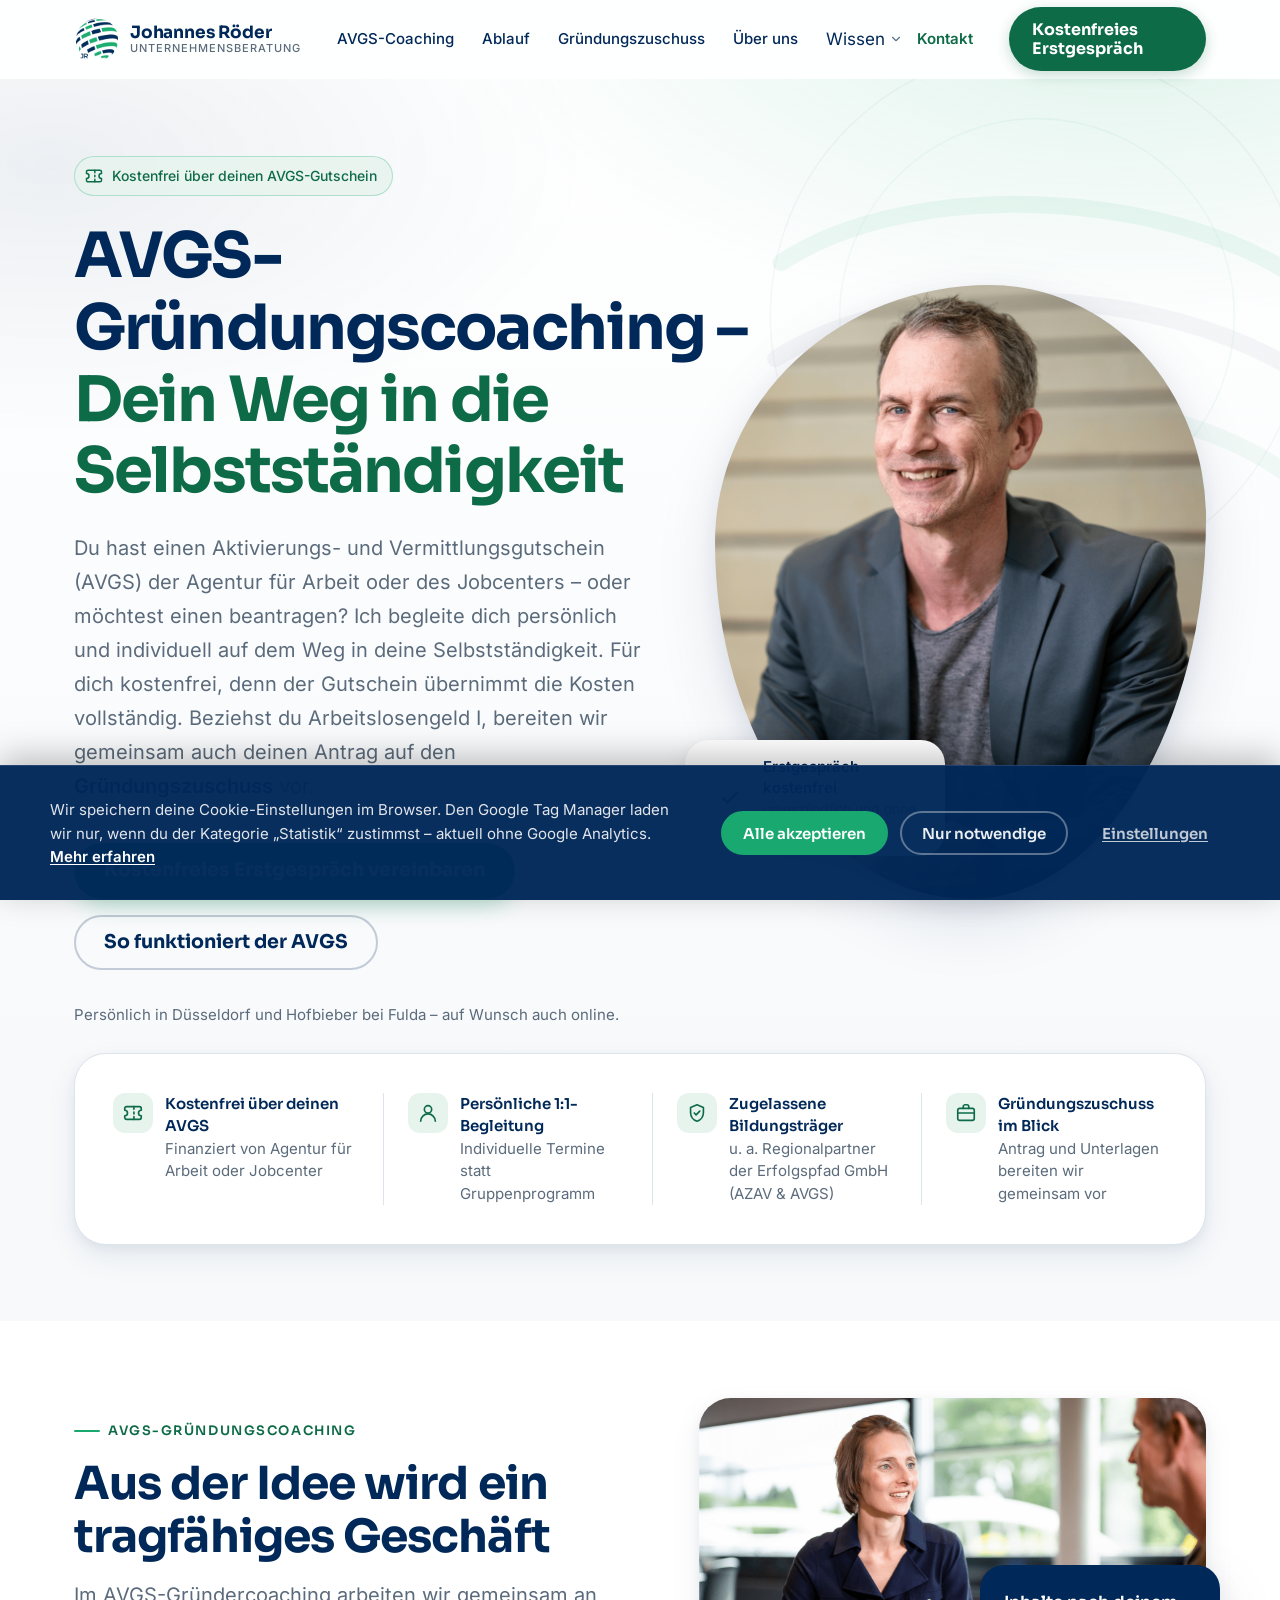
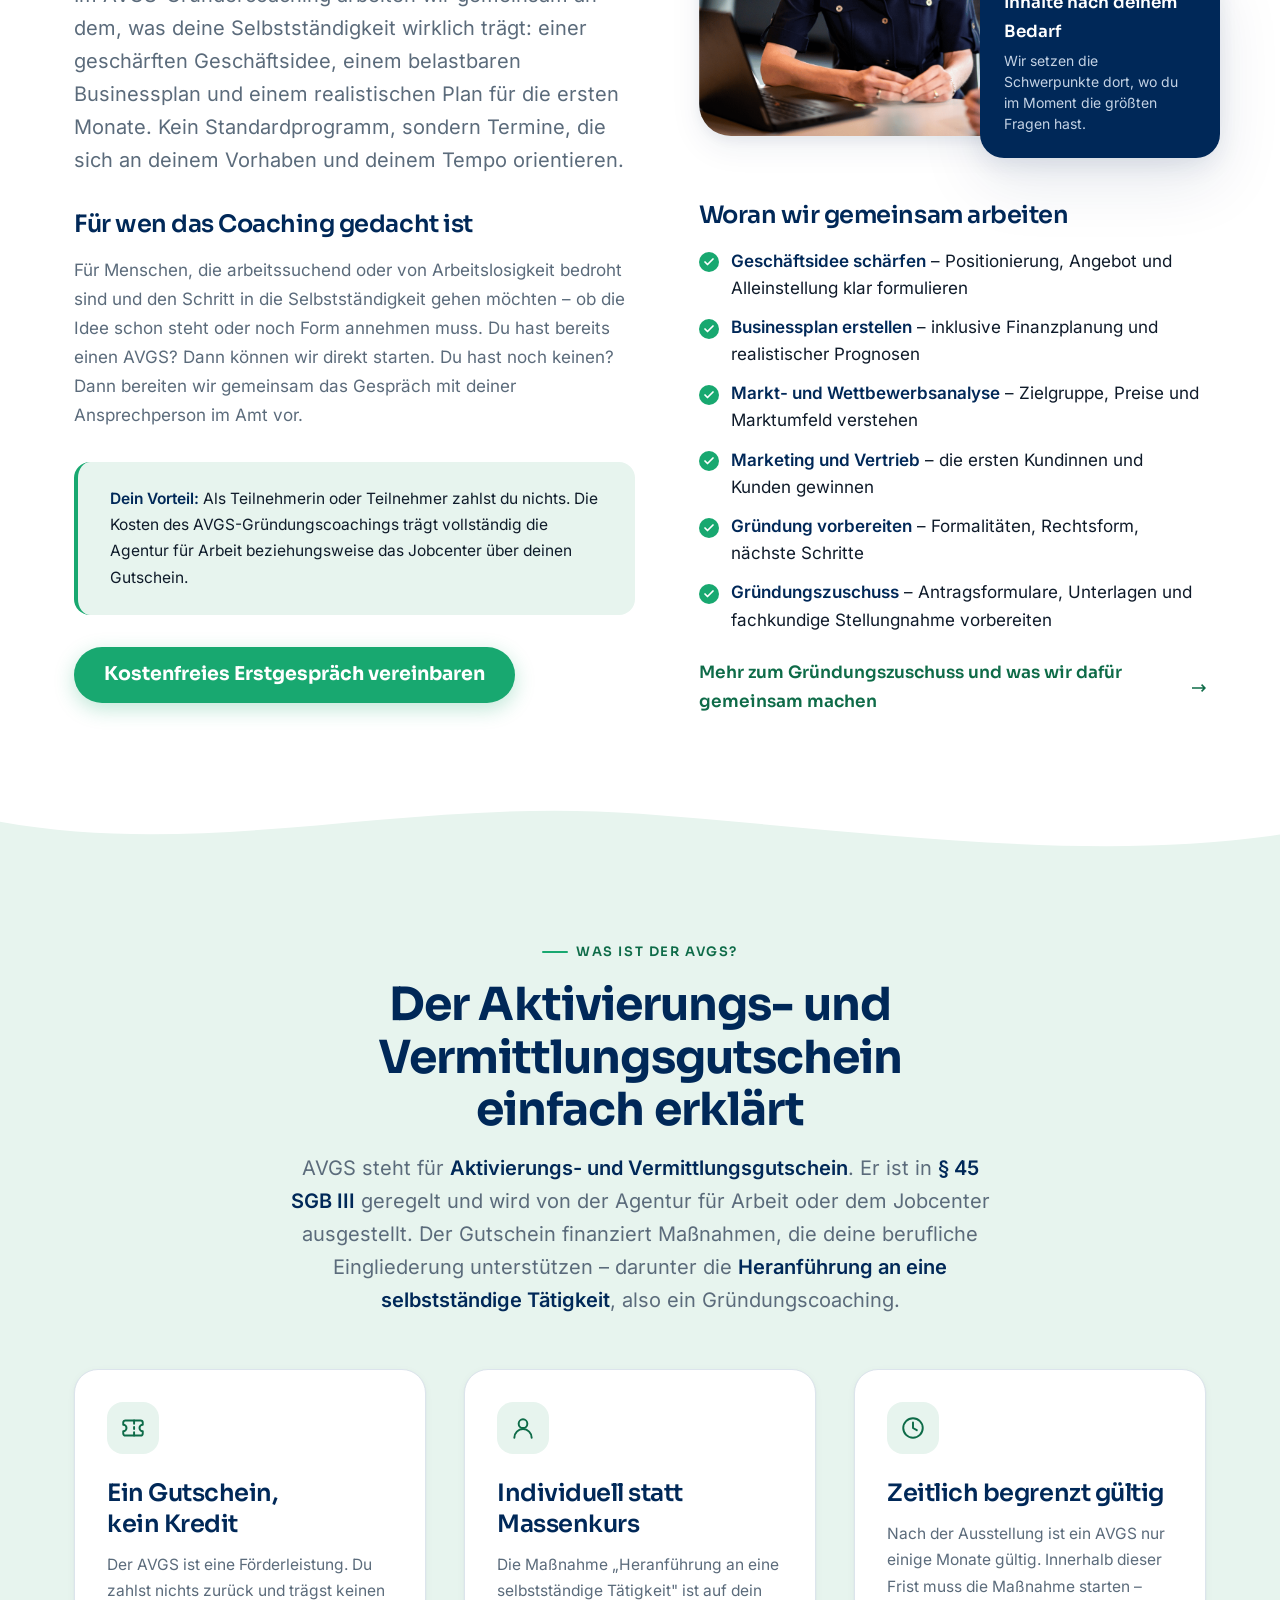
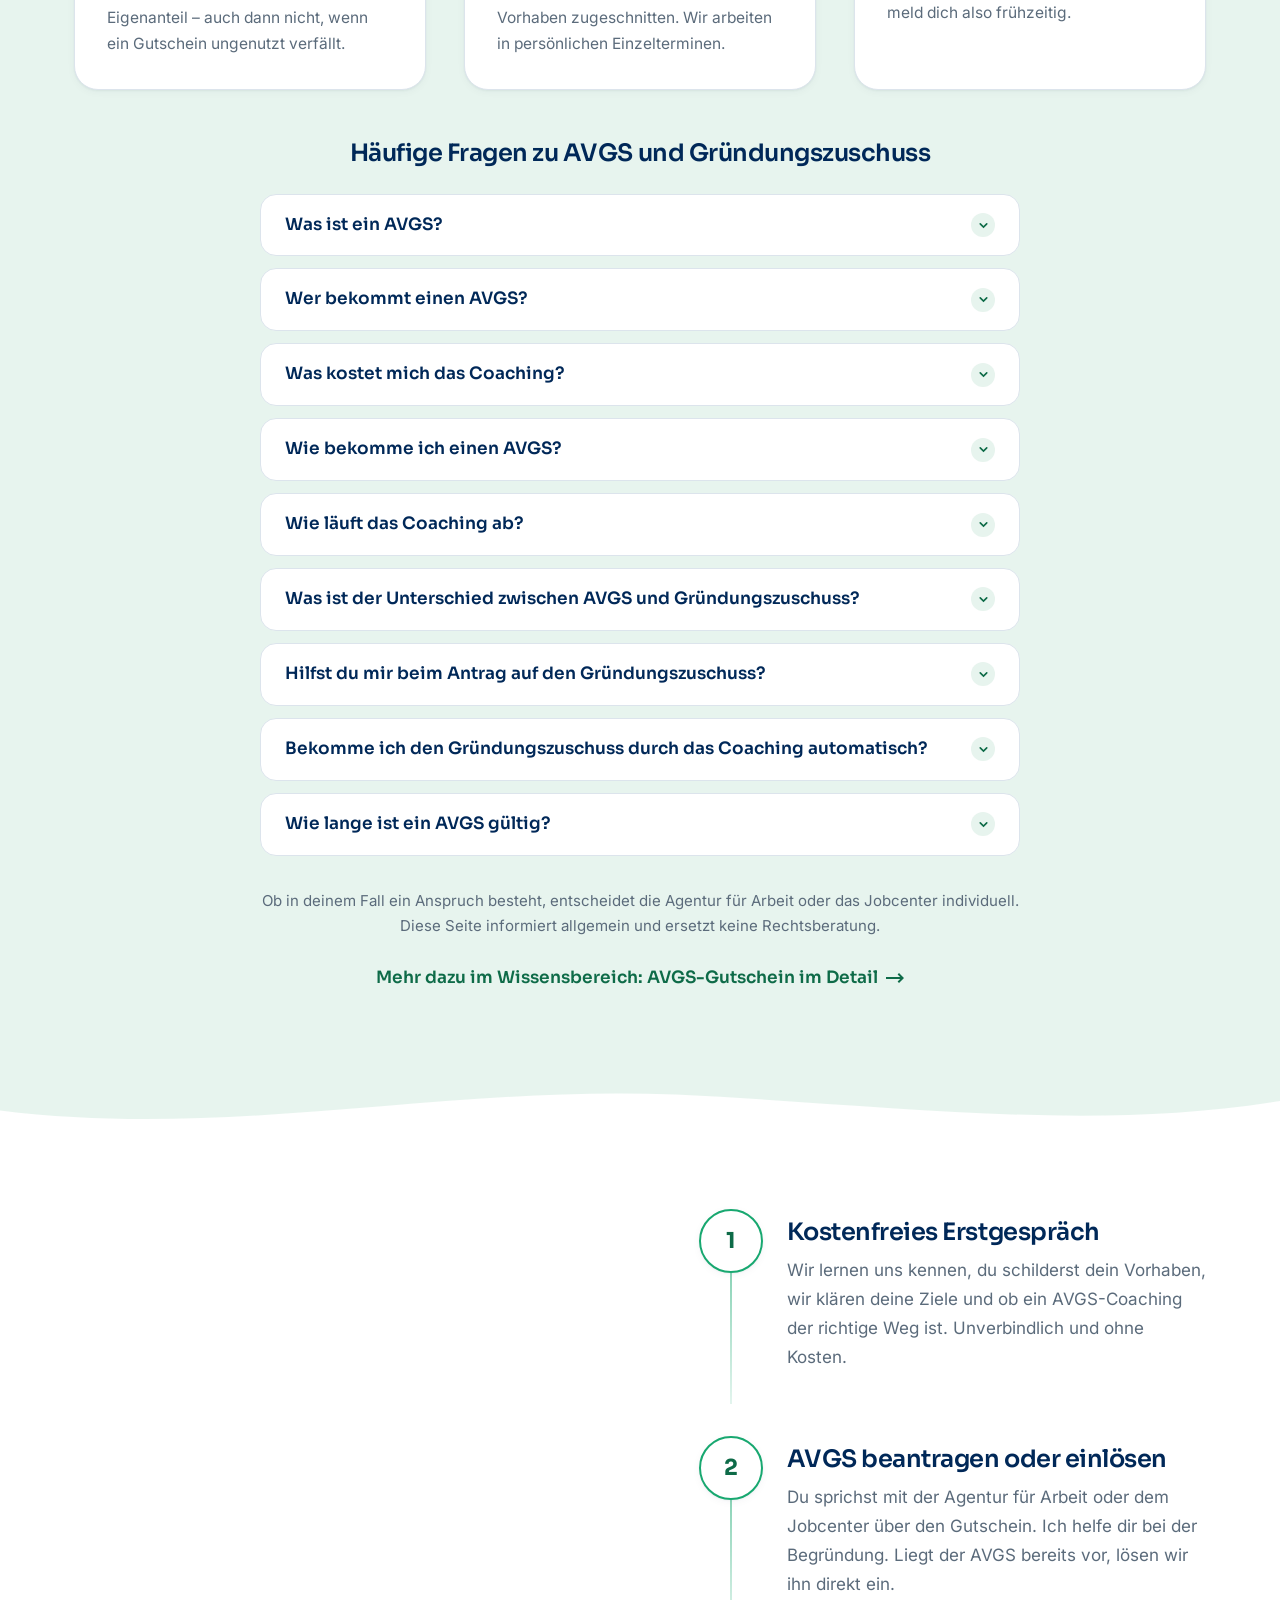
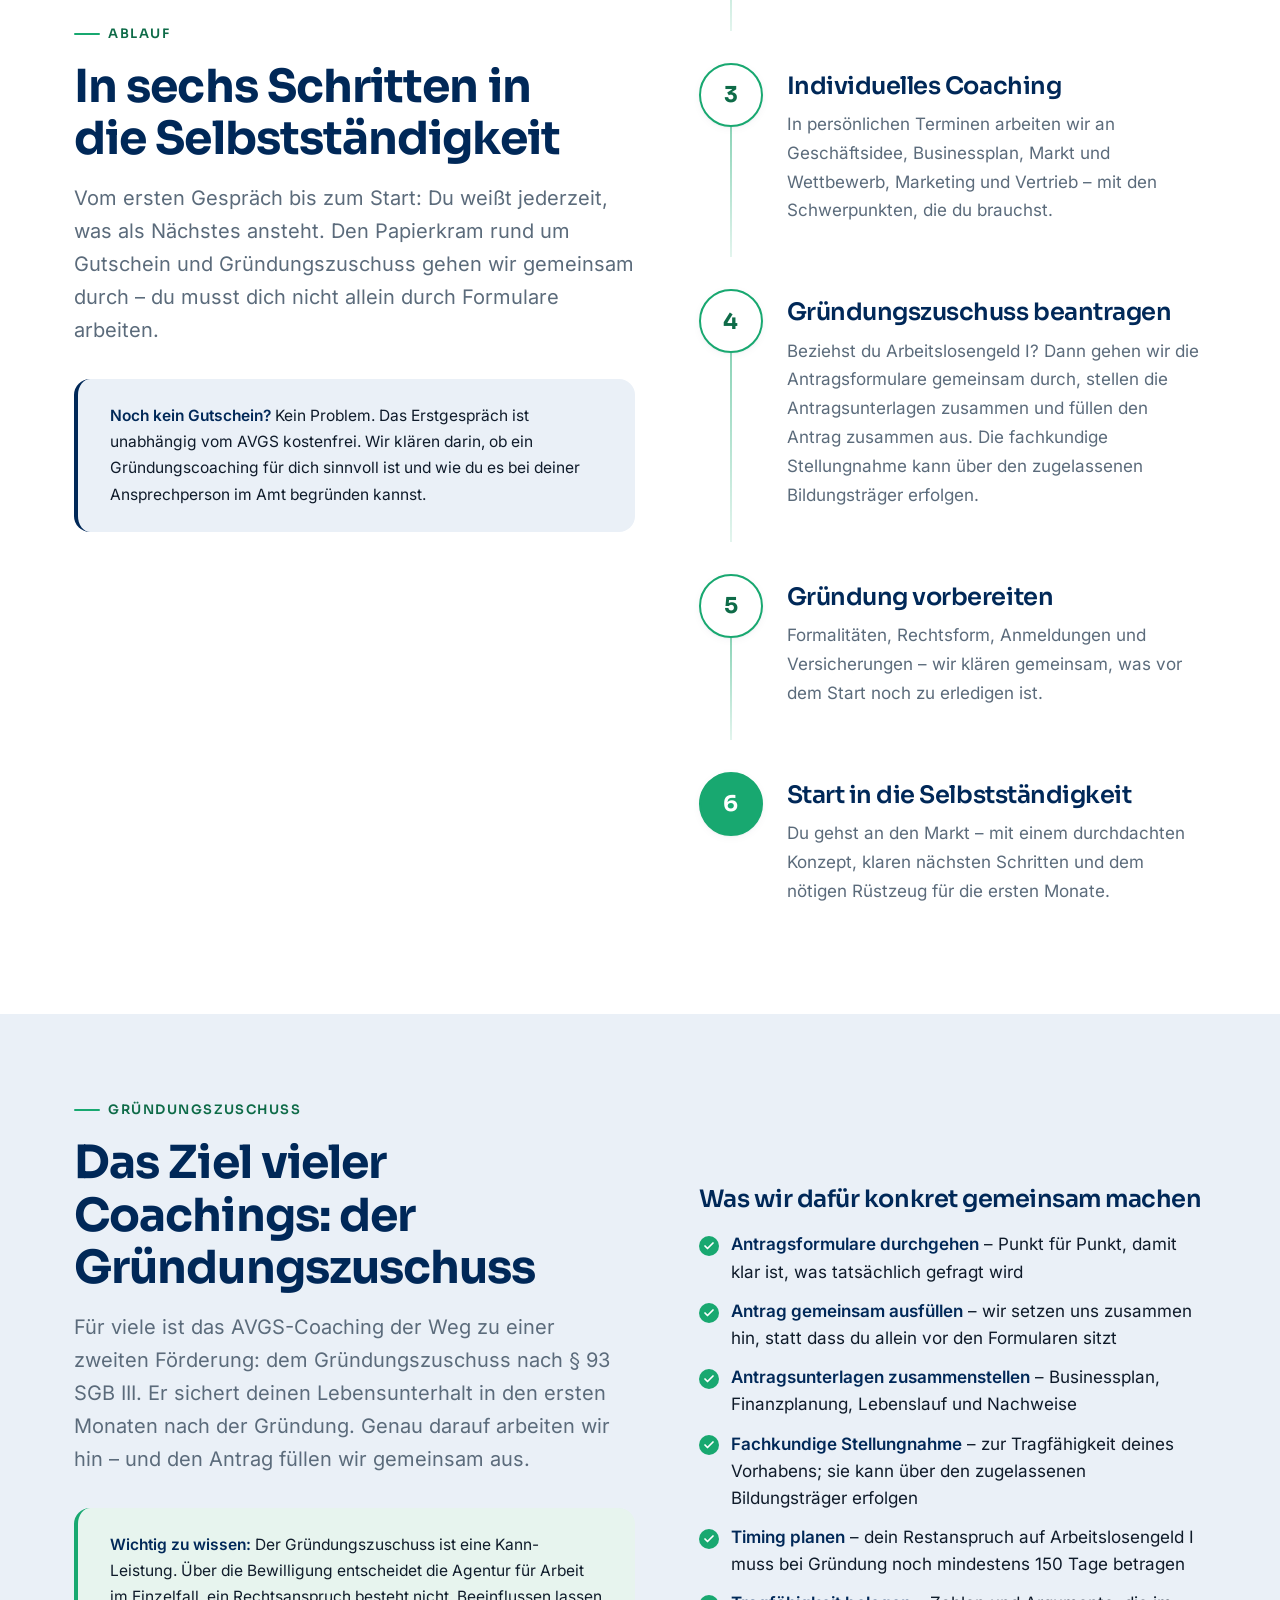
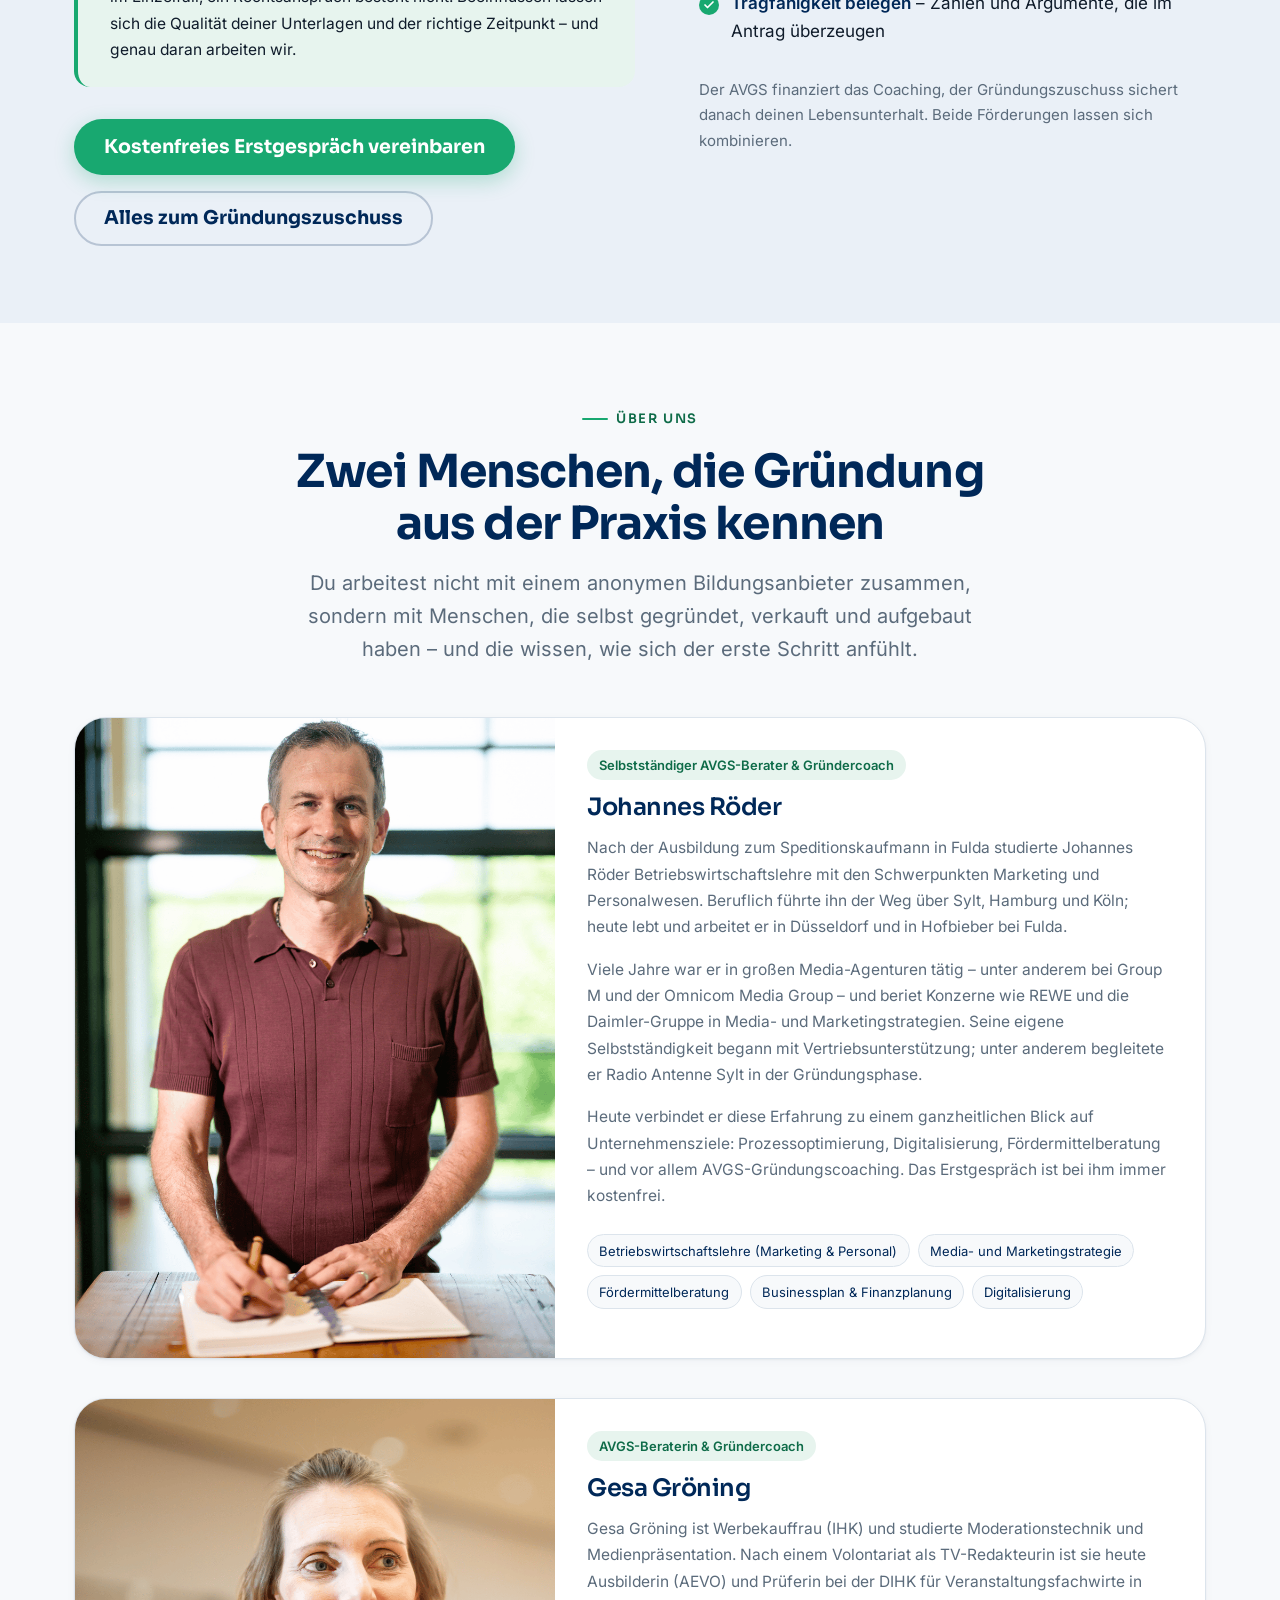
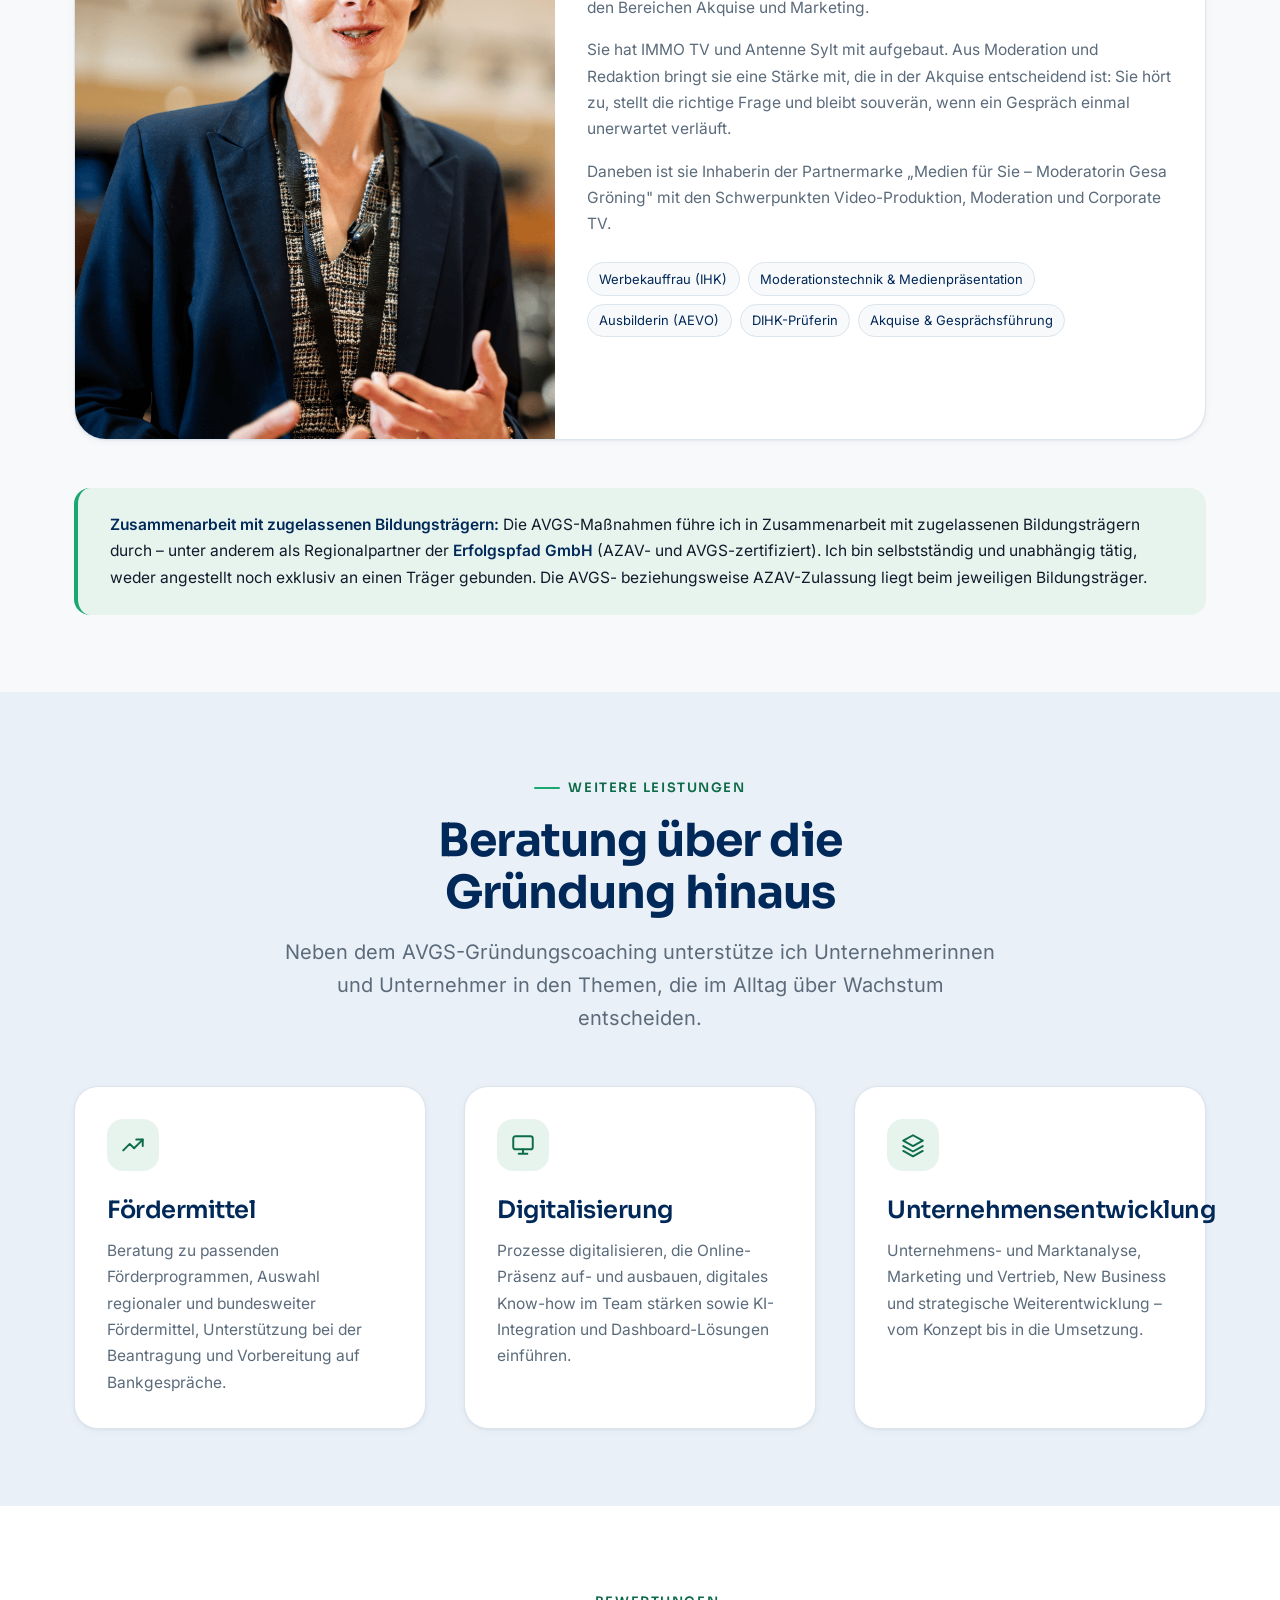
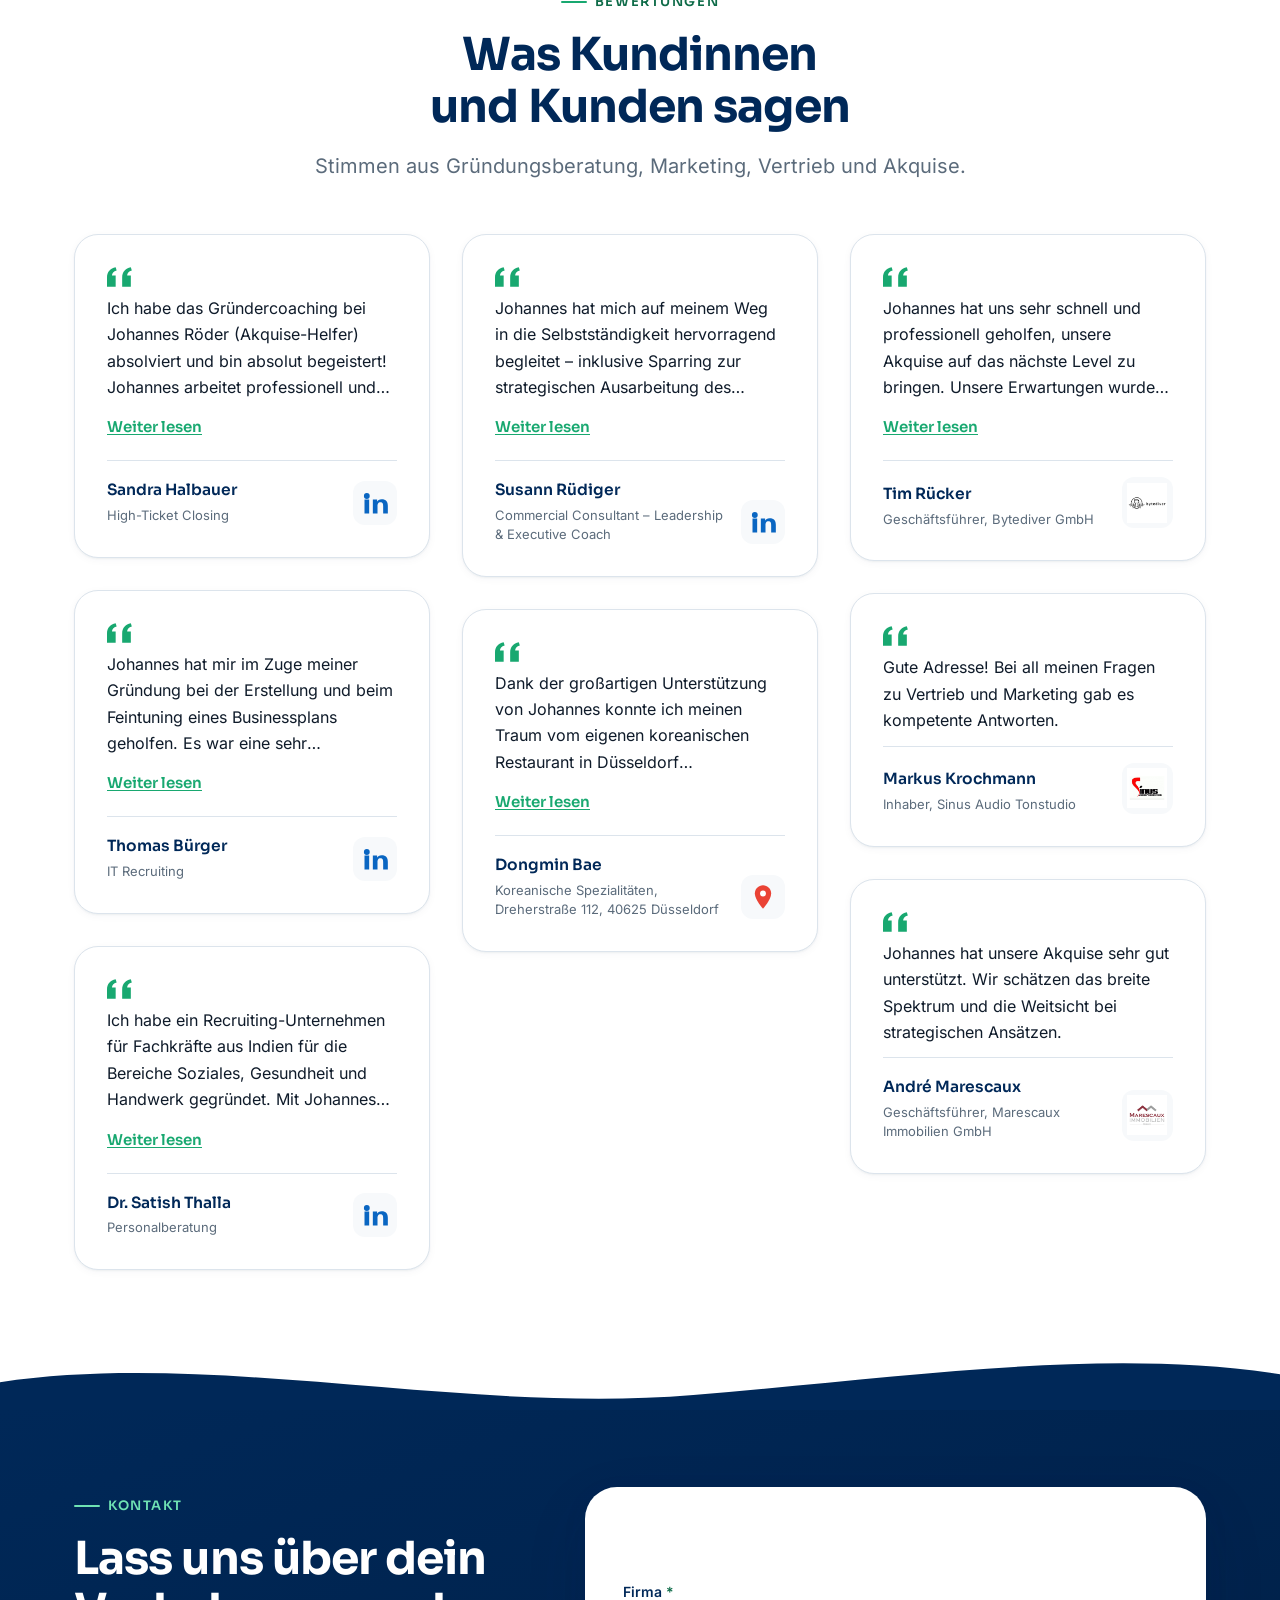
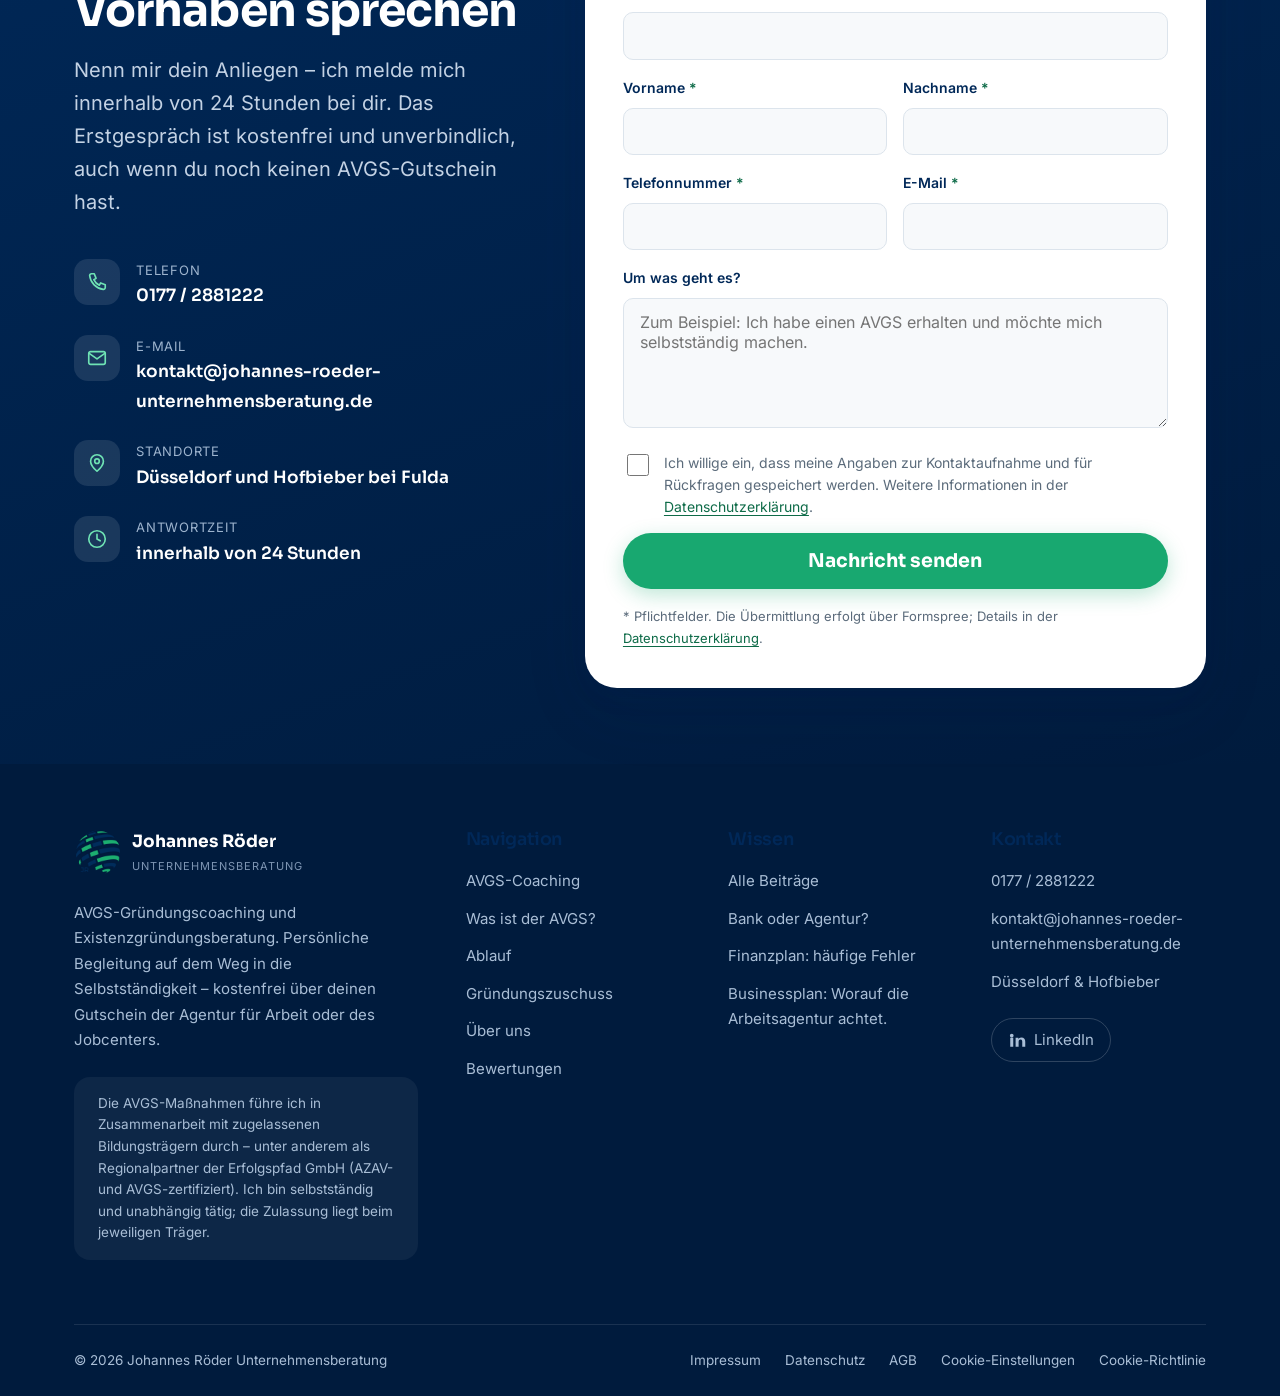
==== index.html @ b528f383 "Add a new testimonial from Sandra Halbauer to the quotes section in index.html, enhancing the conten" ====
<!DOCTYPE html>
<html lang="de">
<head>
<meta charset="utf-8">
<meta name="viewport" content="width=device-width, initial-scale=1">

<!-- Title auf 58 Zeichen gehalten (Briefing: ca. 50–60), damit Google ihn
     nicht abschneidet. Die vollständige Botschaft trägt die H1. -->
<title>AVGS-Gründungscoaching kostenlos – in die Selbstständigkeit</title>
<meta name="description" content="AVGS-Gründungscoaching in Düsseldorf und Fulda – kostenfrei über deinen Gutschein. Inklusive Vorbereitung deines Antrags auf Gründungszuschuss.">
<link rel="canonical" href="https://www.johannes-roeder-unternehmensberatung.de/">
<meta name="robots" content="index, follow, max-image-preview:large, max-snippet:-1">
<meta name="author" content="Johannes Röder">

<!-- Open Graph / Social Preview -->
<meta property="og:type" content="website">
<meta property="og:locale" content="de_DE">
<meta property="og:site_name" content="Johannes Röder – Unternehmensberatung">
<meta property="og:title" content="AVGS-Gründungscoaching kostenlos – Dein Weg in die Selbstständigkeit">
<meta property="og:description" content="Persönliches AVGS-Gründungscoaching in Düsseldorf und Fulda. Löse deinen Gutschein der Agentur für Arbeit ein – kostenfreies Erstgespräch.">
<meta property="og:url" content="https://www.johannes-roeder-unternehmensberatung.de/">
<meta property="og:image" content="https://www.johannes-roeder-unternehmensberatung.de/assets/img/og-image.png">
<meta property="og:image:width" content="1200">
<meta property="og:image:height" content="630">
<meta property="og:image:alt" content="AVGS-Gründungscoaching bei Johannes Röder Unternehmensberatung">
<meta name="twitter:card" content="summary_large_image">
<meta name="twitter:title" content="AVGS-Gründungscoaching kostenlos – Dein Weg in die Selbstständigkeit">
<meta name="twitter:description" content="Persönliches AVGS-Gründungscoaching. Löse deinen Gutschein der Agentur für Arbeit ein – kostenfreies Erstgespräch.">
<meta name="twitter:image" content="https://www.johannes-roeder-unternehmensberatung.de/assets/img/og-image.png">

<!-- Icons -->
<link rel="icon" href="assets/img/favicon-32x32.png" sizes="32x32" type="image/png">
<link rel="icon" href="assets/img/favicon-16x16.png" sizes="16x16" type="image/png">
<link rel="apple-touch-icon" href="assets/img/apple-touch-icon.png">
<link rel="manifest" href="site.webmanifest">
<meta name="theme-color" content="#002858">

<script>
window.dataLayer = window.dataLayer || [];
function gtag(){dataLayer.push(arguments);}
gtag('consent', 'default', {
  ad_storage: 'denied',
  ad_user_data: 'denied',
  ad_personalization: 'denied',
  analytics_storage: 'denied',
  wait_for_update: 500
});
</script>

<!-- Schriften werden lokal ausgeliefert; kein externer Request. -->
<link rel="preload" href="assets/fonts/inter-latin.woff2" as="font" type="font/woff2" crossorigin>
<link rel="preload" href="assets/fonts/sora-latin.woff2" as="font" type="font/woff2" crossorigin>
<link rel="stylesheet" href="assets/css/styles.css">

<!-- Strukturierte Daten (JSON-LD) für Suchmaschinen und KI-Antwortsysteme.
     Kein AggregateRating/Review-Schema – es gibt kein verifizierbares
     externes Bewertungsprofil. -->
<script type="application/ld+json">
{
  "@context": "https://schema.org",
  "@graph": [
    {
      "@type": "WebSite",
      "@id": "https://www.johannes-roeder-unternehmensberatung.de/#website",
      "url": "https://www.johannes-roeder-unternehmensberatung.de/",
      "name": "Johannes Röder – Unternehmensberatung",
      "description": "AVGS-Gründungscoaching und Unternehmensberatung von Johannes Röder.",
      "inLanguage": "de-DE",
      "publisher": { "@id": "https://www.johannes-roeder-unternehmensberatung.de/#organisation" }
    },
    {
      "@type": "ProfessionalService",
      "@id": "https://www.johannes-roeder-unternehmensberatung.de/#organisation",
      "name": "Johannes Röder Unternehmensberatung",
      "description": "AVGS-Gründungscoaching und Existenzgründungsberatung. Individuelle Begleitung auf dem Weg in die Selbstständigkeit – finanziert über den Aktivierungs- und Vermittlungsgutschein (AVGS) der Agentur für Arbeit oder des Jobcenters. Durchführung in Zusammenarbeit mit zugelassenen Bildungsträgern.",
      "url": "https://www.johannes-roeder-unternehmensberatung.de/",
      "telephone": "+49-177-2881222",
      "email": "kontakt@johannes-roeder-unternehmensberatung.de",
      "logo": "https://www.johannes-roeder-unternehmensberatung.de/assets/img/logo.png",
      "image": "https://www.johannes-roeder-unternehmensberatung.de/assets/img/og-image.png",
      "priceRange": "Kostenfrei über AVGS",
      "address": {
        "@type": "PostalAddress",
        "streetAddress": "Mühlenweg 8",
        "postalCode": "36145",
        "addressLocality": "Hofbieber",
        "addressRegion": "Hessen",
        "addressCountry": "DE"
      },
      "areaServed": [
        { "@type": "City", "name": "Düsseldorf" },
        { "@type": "City", "name": "Fulda" },
        { "@type": "Country", "name": "Deutschland" }
      ],
      "founder": { "@id": "https://www.johannes-roeder-unternehmensberatung.de/#johannes-roeder" },
      "employee": [
        { "@id": "https://www.johannes-roeder-unternehmensberatung.de/#johannes-roeder" },
        { "@id": "https://www.johannes-roeder-unternehmensberatung.de/#gesa-groening" }
      ],
      "knowsAbout": [
        "AVGS-Gründungscoaching",
        "Aktivierungs- und Vermittlungsgutschein",
        "Existenzgründungsberatung",
        "Gründungszuschuss",
        "Fördermittelberatung",
        "Digitalisierung",
        "Unternehmensentwicklung"
      ],
      "hasOfferCatalog": {
        "@type": "OfferCatalog",
        "name": "Leistungen",
        "itemListElement": [
          { "@type": "Offer", "itemOffered": { "@type": "Service", "name": "AVGS-Gründungscoaching", "description": "Individuelle Heranführung an die Selbstständigkeit nach § 45 SGB III, für Teilnehmende kostenfrei über den AVGS." } },
          { "@type": "Offer", "itemOffered": { "@type": "Service", "name": "Vorbereitung des Antrags auf Gründungszuschuss", "description": "Antragsformulare gemeinsam durchgehen, Antragsunterlagen zusammenstellen und den Antrag auf Gründungszuschuss nach § 93 SGB III zusammen ausfüllen. Die fachkundige Stellungnahme kann über den zugelassenen Bildungsträger erfolgen." } },
          { "@type": "Offer", "itemOffered": { "@type": "Service", "name": "Fördermittelberatung", "description": "Auswahl und Beantragung regionaler und bundesweiter Fördermittel, Vorbereitung auf Bankgespräche." } },
          { "@type": "Offer", "itemOffered": { "@type": "Service", "name": "Digitalisierung", "description": "Prozesse digitalisieren, Online-Präsenz aufbauen, KI-Integration und Dashboard-Lösungen." } },
          { "@type": "Offer", "itemOffered": { "@type": "Service", "name": "Unternehmensentwicklung", "description": "Unternehmens- und Marktanalyse, Marketing, Vertrieb, New Business und Strategie." } }
        ]
      }
    },
    {
      "@type": "Person",
      "@id": "https://www.johannes-roeder-unternehmensberatung.de/#johannes-roeder",
      "name": "Johannes Röder",
      "jobTitle": "Selbstständiger AVGS-Berater und Gründercoach",
      "description": "Johannes Röder ist selbstständiger Gründercoach und Unternehmensberater. Nach einer Ausbildung zum Speditionskaufmann studierte er Betriebswirtschaftslehre mit den Schwerpunkten Marketing und Personalwesen. Er war langjährig in großen Media-Agenturen tätig und beriet Konzerne wie REWE und die Daimler-Gruppe. Heute begleitet er Menschen mit AVGS in die Selbstständigkeit.",
      "url": "https://www.johannes-roeder-unternehmensberatung.de/#ueber-uns",
      "worksFor": { "@id": "https://www.johannes-roeder-unternehmensberatung.de/#organisation" },
      "knowsAbout": ["AVGS-Gründungscoaching", "Existenzgründung", "Fördermittel", "Marketing", "Vertrieb", "Digitalisierung"],
      "homeLocation": { "@type": "Place", "name": "Düsseldorf und Hofbieber bei Fulda" }
    },
    {
      "@type": "Person",
      "@id": "https://www.johannes-roeder-unternehmensberatung.de/#gesa-groening",
      "name": "Gesa Gröning",
      "jobTitle": "AVGS-Beraterin und Gründercoach",
      "description": "Gesa Gröning ist AVGS-Beraterin und Gründercoach. Sie ist Werbekauffrau (IHK) mit einem Studium in Moderationstechnik und Medienpräsentation, absolvierte ein Volontariat als TV-Redakteurin, ist Ausbilderin (AEVO) und Prüferin bei der DIHK für Veranstaltungsfachwirte in Akquise und Marketing.",
      "url": "https://www.johannes-roeder-unternehmensberatung.de/#ueber-uns",
      "worksFor": { "@id": "https://www.johannes-roeder-unternehmensberatung.de/#organisation" },
      "knowsAbout": ["AVGS-Gründungscoaching", "Akquise", "Marketing", "Moderation", "Medienproduktion"]
    },
    {
      "@type": "FAQPage",
      "@id": "https://www.johannes-roeder-unternehmensberatung.de/#faq",
      "mainEntity": [
        {
          "@type": "Question",
          "name": "Was ist ein AVGS?",
          "acceptedAnswer": {
            "@type": "Answer",
            "text": "AVGS steht für Aktivierungs- und Vermittlungsgutschein. Er ist ein Förderinstrument nach § 45 SGB III, das die Agentur für Arbeit oder das Jobcenter ausstellt. Mit dem Gutschein werden Maßnahmen zur beruflichen Eingliederung finanziert – unter anderem die Heranführung an eine selbstständige Tätigkeit, also ein Gründungscoaching."
          }
        },
        {
          "@type": "Question",
          "name": "Wer bekommt einen AVGS?",
          "acceptedAnswer": {
            "@type": "Answer",
            "text": "Infrage kommen grundsätzlich Menschen, die arbeitslos oder von Arbeitslosigkeit bedroht sind oder Arbeit suchen. Der AVGS ist in der Regel eine Ermessensleistung: Ob im Einzelfall ein Gutschein ausgestellt wird, entscheidet die Agentur für Arbeit beziehungsweise das Jobcenter individuell. Ein Rechtsanspruch besteht in der Regel nicht."
          }
        },
        {
          "@type": "Question",
          "name": "Was kostet mich das Coaching?",
          "acceptedAnswer": {
            "@type": "Answer",
            "text": "Als Teilnehmerin oder Teilnehmer ist das Coaching für dich kostenfrei. Die Kosten werden vollständig über den AVGS von der Agentur für Arbeit oder dem Jobcenter getragen. Ein Eigenanteil fällt nicht an. Auch das Erstgespräch ist kostenfrei und unverbindlich."
          }
        },
        {
          "@type": "Question",
          "name": "Wie bekomme ich einen AVGS?",
          "acceptedAnswer": {
            "@type": "Answer",
            "text": "Sprich mit deiner Ansprechperson bei der Agentur für Arbeit oder im Jobcenter über deinen Wunsch nach einem Gründungscoaching und begründe, warum die Maßnahme deine berufliche Eingliederung unterstützt. Ein Tipp: Wenn möglich sprich mich vor dem Termin an. Ich stelle dir ein Empfehlungsschreiben aus, mit dem die Wahrscheinlichkeit auf einen AVGS höher ist. Zudem ist es mit dieser Empfehlung möglich eine höhere Stundenzahl zu bekommen."
          }
        },
        {
          "@type": "Question",
          "name": "Wie läuft das Coaching ab?",
          "acceptedAnswer": {
            "@type": "Answer",
            "text": "Am Anfang steht ein kostenfreies Erstgespräch zum Kennenlernen und zur Klärung deiner Ziele. Anschließend arbeiten wir in individuellen Einzelterminen an deinem Vorhaben: Geschäftsidee schärfen, Businessplan erstellen, Markt und Wettbewerb analysieren, Marketing und Vertrieb aufbauen sowie die konkreten Gründungsschritte planen. Inhalte und Umfang richten sich nach deinem Bedarf und dem bewilligten Gutschein."
          }
        },
        {
          "@type": "Question",
          "name": "Was ist der Unterschied zwischen AVGS und Gründungszuschuss?",
          "acceptedAnswer": {
            "@type": "Answer",
            "text": "Der AVGS finanziert das Coaching, also die Beratung und Vorbereitung auf dem Weg in die Selbstständigkeit. Der Gründungszuschuss nach § 93 SGB III ist dagegen eine finanzielle Unterstützung zum Lebensunterhalt nach der Gründung und richtet sich an Empfängerinnen und Empfänger von Arbeitslosengeld I. Beides lässt sich kombinieren: Im AVGS-Coaching bereiten wir unter anderem deinen Antrag auf den Gründungszuschuss vor."
          }
        },
        {
          "@type": "Question",
          "name": "Hilfst du mir beim Antrag auf den Gründungszuschuss?",
          "acceptedAnswer": {
            "@type": "Answer",
            "text": "Ja. Im Coaching gehen wir die Antragsformulare Punkt für Punkt gemeinsam durch, stellen die erforderlichen Antragsunterlagen zusammen – Businessplan, Finanzplanung, Lebenslauf und Nachweise – und füllen den Antrag zusammen aus. Auch die fachkundige Stellungnahme zur Tragfähigkeit des Vorhabens wird vorbereitet; sie kann über den zugelassenen Bildungsträger erfolgen."
          }
        },
        {
          "@type": "Question",
          "name": "Bekomme ich den Gründungszuschuss durch das Coaching automatisch?",
          "acceptedAnswer": {
            "@type": "Answer",
            "text": "Nein. Der Gründungszuschuss nach § 93 SGB III ist eine Kann-Leistung: Über die Bewilligung entscheidet die Agentur für Arbeit im Einzelfall, ein Rechtsanspruch besteht nicht. Beeinflussen lassen sich die Qualität der Antragsunterlagen und der Zeitpunkt der Antragstellung – genau daran arbeiten wir im Coaching."
          }
        },
        {
          "@type": "Question",
          "name": "Wie lange ist ein AVGS gültig?",
          "acceptedAnswer": {
            "@type": "Answer",
            "text": "Ein AVGS ist nach der Ausstellung nur für einen begrenzten Zeitraum gültig – üblicherweise einige Monate. Innerhalb dieser Frist muss die Maßnahme beginnen. Die konkrete Gültigkeitsdauer steht auf deinem Gutschein. Meld dich deshalb frühzeitig, damit wir den Start rechtzeitig planen können."
          }
        }
      ]
    }
  ]
}
</script>
</head>

<body>
<a class="skip-link" href="#main">Zum Hauptinhalt springen</a>

<!-- Icon-Sprite: alle Symbole inline, damit keine externen Requests
     nötig sind und die Icons die Textfarbe erben. -->
<svg class="icon-sprite" aria-hidden="true" focusable="false">
  <defs>
    <symbol id="i-ticket" viewBox="0 0 24 24" fill="none" stroke="currentColor" stroke-width="1.8" stroke-linecap="round" stroke-linejoin="round"><path d="M3 9V7a2 2 0 0 1 2-2h14a2 2 0 0 1 2 2v2a3 3 0 0 0 0 6v2a2 2 0 0 1-2 2H5a2 2 0 0 1-2-2v-2a3 3 0 0 0 0-6Z"/><path d="M13 5v3M13 11v2M13 16v3"/></symbol>
    <symbol id="i-user" viewBox="0 0 24 24" fill="none" stroke="currentColor" stroke-width="1.8" stroke-linecap="round" stroke-linejoin="round"><circle cx="12" cy="8" r="4"/><path d="M4 21a8 8 0 0 1 16 0"/></symbol>
    <symbol id="i-shield" viewBox="0 0 24 24" fill="none" stroke="currentColor" stroke-width="1.8" stroke-linecap="round" stroke-linejoin="round"><path d="M12 3l7 3v5.5c0 4.4-2.9 8.3-7 9.5-4.1-1.2-7-5.1-7-9.5V6Z"/><path d="M9 12l2 2 4-4"/></symbol>
    <symbol id="i-briefcase" viewBox="0 0 24 24" fill="none" stroke="currentColor" stroke-width="1.8" stroke-linecap="round" stroke-linejoin="round"><rect x="3" y="7" width="18" height="13" rx="2"/><path d="M9 7V5a2 2 0 0 1 2-2h2a2 2 0 0 1 2 2v2M3 12h18"/></symbol>
    <symbol id="i-trending" viewBox="0 0 24 24" fill="none" stroke="currentColor" stroke-width="1.8" stroke-linecap="round" stroke-linejoin="round"><path d="M3 17l6-6 4 4 8-8"/><path d="M15 7h6v6"/></symbol>
    <symbol id="i-monitor" viewBox="0 0 24 24" fill="none" stroke="currentColor" stroke-width="1.8" stroke-linecap="round" stroke-linejoin="round"><rect x="3" y="4" width="18" height="12" rx="2"/><path d="M8 20h8M12 16v4"/></symbol>
    <symbol id="i-layers" viewBox="0 0 24 24" fill="none" stroke="currentColor" stroke-width="1.8" stroke-linecap="round" stroke-linejoin="round"><path d="M12 3l9 5-9 5-9-5Z"/><path d="M3 13l9 5 9-5M3 17.5l9 5 9-5"/></symbol>
    <symbol id="i-phone" viewBox="0 0 24 24" fill="none" stroke="currentColor" stroke-width="1.8" stroke-linecap="round" stroke-linejoin="round"><path d="M6 3h3l2 5-2.5 1.5a12 12 0 0 0 6 6L16 13l5 2v3a2 2 0 0 1-2.2 2A17 17 0 0 1 4 5.2 2 2 0 0 1 6 3Z"/></symbol>
    <symbol id="i-mail" viewBox="0 0 24 24" fill="none" stroke="currentColor" stroke-width="1.8" stroke-linecap="round" stroke-linejoin="round"><rect x="3" y="5" width="18" height="14" rx="2"/><path d="M3.5 7l8.5 6 8.5-6"/></symbol>
    <symbol id="i-pin" viewBox="0 0 24 24" fill="none" stroke="currentColor" stroke-width="1.8" stroke-linecap="round" stroke-linejoin="round"><path d="M12 21s7-6.1 7-11a7 7 0 1 0-14 0c0 4.9 7 11 7 11Z"/><circle cx="12" cy="10" r="2.5"/></symbol>
    <symbol id="i-clock" viewBox="0 0 24 24" fill="none" stroke="currentColor" stroke-width="1.8" stroke-linecap="round" stroke-linejoin="round"><circle cx="12" cy="12" r="9"/><path d="M12 7v5l3.5 2"/></symbol>
    <symbol id="i-check" viewBox="0 0 24 24" fill="none" stroke="currentColor" stroke-width="2.4" stroke-linecap="round" stroke-linejoin="round"><path d="M20 6L9 17l-5-5"/></symbol>
    <symbol id="i-linkedin" viewBox="0 0 24 24" fill="currentColor"><path d="M4.98 3.5a2.5 2.5 0 1 1 0 5 2.5 2.5 0 0 1 0-5ZM3 9h4v12H3V9Zm7 0h3.8v1.7h.05c.53-.95 1.83-1.95 3.76-1.95C21.6 8.75 23 11 23 14.3V21h-4v-6c0-1.6-.03-3.66-2.25-3.66-2.25 0-2.6 1.73-2.6 3.54V21h-4V9Z"/></symbol>
    <symbol id="i-maps" viewBox="0 0 24 24" fill="none"><path d="M12 2C8.13 2 5 5.13 5 9c0 5.25 7 13 7 13s7-7.75 7-13c0-3.87-3.13-7-7-7Z" fill="#EA4335"/><circle cx="12" cy="9" r="2.5" fill="#fff"/></symbol>
    <symbol id="i-quote" viewBox="0 0 24 18" fill="currentColor"><path d="M0 18V9.6C0 4.3 3 .9 8 0l.9 2.9C6 3.8 4.6 5.4 4.6 7.6H8V18H0Zm14 0V9.6c0-5.3 3-8.7 8-9.6l.9 2.9c-2.9.9-4.3 2.5-4.3 4.7H22V18h-8Z"/></symbol>
  </defs>
</svg>

<!-- ===================== HEADER ===================== -->
<header class="site-header">
  <div class="container site-header__inner">
    <a class="brand" href="index.html" aria-label="Johannes Röder Unternehmensberatung – zur Startseite">
      <img class="brand__logo" src="assets/img/logo.png" alt="" width="44" height="44" aria-hidden="true">
      <span class="brand__text">
        <span class="brand__name">Johannes Röder</span>
        <span class="brand__tag">Unternehmensberatung</span>
      </span>
    </a>

    <button class="nav-toggle" type="button" aria-expanded="false" aria-controls="primary-nav" aria-label="Menü öffnen">
      <span class="nav-toggle__bars" aria-hidden="true"><span></span><span></span><span></span></span>
    </button>

    <nav class="nav" id="primary-nav" aria-label="Hauptnavigation">
      <ul class="nav__list">
        <li><a class="nav__link" href="#avgs-coaching">AVGS-Coaching</a></li>
        <li><a class="nav__link" href="#ablauf">Ablauf</a></li>
        <li><a class="nav__link" href="#gruendungszuschuss">Gründungszuschuss</a></li>
        <li><a class="nav__link" href="#ueber-uns">Über uns</a></li>
        <li class="nav__item nav__item--submenu">
          <button type="button" class="nav__link nav__trigger" aria-expanded="false" aria-controls="nav-wissen-submenu">
            Wissen
            <svg class="nav__chevron" width="14" height="14" viewBox="0 0 24 24" fill="none" stroke="currentColor" stroke-width="2" stroke-linecap="round" stroke-linejoin="round" aria-hidden="true"><path d="m6 9 6 6 6-6"/></svg>
          </button>
          <ul class="nav__submenu" id="nav-wissen-submenu">
            <li><a class="nav__sublink" href="blog/index.html">Alle Beiträge</a></li>
            <li><a class="nav__sublink" href="blog/businessplan-bank-oder-agentur.html">Bank oder Agentur?</a></li>
            <li><a class="nav__sublink" href="blog/avgs-coaching-ablauf-dauer-inhalte.html">AVGS-Coaching: Ablauf</a></li>
            <li><a class="nav__sublink" href="blog/avgs-gutschein-was-ist-das.html">AVGS-Gutschein erklärt</a></li>
            <li><a class="nav__sublink" href="blog/gruendungszuschuss-beantragen.html">Gründungszuschuss beantragen</a></li>
            <li><a class="nav__sublink" href="blog/businessplan-gruendungszuschuss.html">Businessplan: Worauf die Arbeitsagentur achtet.</a></li>
            <li><a class="nav__sublink" href="blog/finanzplan-gruendungszuschuss-fehler.html">Finanzplan: häufige Fehler</a></li>
          </ul>
        </li>
        <li><a class="nav__link" href="#kontakt">Kontakt</a></li>
      </ul>
      <a class="btn btn--primary btn--compact" href="#kontakt">Kostenfreies Erstgespräch</a>
    </nav>
  </div>
</header>

<main id="main">

  <!-- ===================== 1. HERO ===================== -->
  <section class="hero">
    <!-- Dekoratives Bogen-Ornament, greift die Globus-Bahnen des Logos auf -->
    <svg class="orbits orbits--hero" viewBox="0 0 600 600" aria-hidden="true" focusable="false">
      <g fill="none" stroke-linecap="round">
        <circle cx="300" cy="300" r="250" stroke="#002858" stroke-opacity="0.07" stroke-width="1.5"/>
        <circle cx="300" cy="300" r="185" stroke="#18A870" stroke-opacity="0.10" stroke-width="1.5"/>
        <path d="M60 250 C 180 170, 420 180, 545 265" stroke="#18A870" stroke-opacity="0.14" stroke-width="16"/>
        <path d="M55 340 C 180 260, 420 270, 548 355" stroke="#002858" stroke-opacity="0.08" stroke-width="16"/>
        <path d="M75 430 C 190 355, 415 365, 530 445" stroke="#18A870" stroke-opacity="0.10" stroke-width="16"/>
      </g>
    </svg>

    <div class="container hero__grid">
      <div data-reveal>
        <p class="hero__badge">
          <svg width="20" height="20" aria-hidden="true"><use href="#i-ticket"/></svg>
          Kostenfrei über deinen AVGS-Gutschein
        </p>

        <h1>AVGS-Gründungscoaching&nbsp;– <em>Dein Weg in die Selbstständigkeit</em></h1>

        <p class="hero__sub">
          Du hast einen Aktivierungs- und Vermittlungsgutschein (AVGS) der Agentur für Arbeit
          oder des Jobcenters – oder möchtest einen beantragen? Ich begleite dich persönlich und
          individuell auf dem Weg in deine Selbstständigkeit. Für dich kostenfrei, denn der
          Gutschein übernimmt die Kosten vollständig. Beziehst du Arbeitslosengeld I, bereiten
          wir gemeinsam auch deinen Antrag auf den <strong>Gründungszuschuss</strong> vor.
        </p>

        <div class="btn-row">
          <a class="btn btn--primary" href="#kontakt">Kostenfreies Erstgespräch vereinbaren</a>
          <a class="btn btn--secondary" href="#avgs-erklaerung">So funktioniert der AVGS</a>
        </div>

        <p class="hero__note">
          Persönlich in Düsseldorf und Hofbieber bei Fulda – auf Wunsch auch online.
        </p>
      </div>

      <div class="hero__media" data-reveal="delay">
        <div class="hero__blob">
          <img src="assets/img/Johannes-Roeder-Gruenderberater_AVGS.png" width="1000" height="1250"
               alt="Johannes Röder, AVGS-Gründercoach – persönliche Beratung auf dem Weg in die Selbstständigkeit"
               fetchpriority="high" decoding="async">
        </div>
        <div class="hero__float">
          <span class="hero__float-icon" aria-hidden="true">
            <svg width="22" height="22"><use href="#i-check"/></svg>
          </span>
          <span class="hero__float-text">
            <strong>Erstgespräch kostenfrei</strong>
            unverbindlich und ohne Gutschein möglich
          </span>
        </div>
      </div>
    </div>
  </section>

  <!-- ===================== 2. VERTRAUENS-/PARTNERLEISTE ===================== -->
  <section class="section section--offwhite trust-section" aria-label="Gute Gründe für eine Zusammenarbeit">
    <div class="container">
      <div class="trust" data-reveal>
        <div class="trust__card">
          <div class="trust__grid">
            <div class="trust__item">
              <span class="trust__icon" aria-hidden="true"><svg width="22" height="22"><use href="#i-ticket"/></svg></span>
              <span class="trust__text"><strong>Kostenfrei über deinen AVGS</strong>Finanziert von Agentur für Arbeit oder Jobcenter</span>
            </div>
            <div class="trust__item">
              <span class="trust__icon" aria-hidden="true"><svg width="22" height="22"><use href="#i-user"/></svg></span>
              <span class="trust__text"><strong>Persönliche 1:1-Begleitung</strong>Individuelle Termine statt Gruppenprogramm</span>
            </div>
            <div class="trust__item">
              <span class="trust__icon" aria-hidden="true"><svg width="22" height="22"><use href="#i-shield"/></svg></span>
              <span class="trust__text"><strong>Zugelassene Bildungsträger</strong>u.&nbsp;a. Regionalpartner der Erfolgspfad GmbH (AZAV &amp; AVGS)</span>
            </div>
            <div class="trust__item">
              <span class="trust__icon" aria-hidden="true"><svg width="22" height="22"><use href="#i-briefcase"/></svg></span>
              <span class="trust__text"><strong>Gründungszuschuss im Blick</strong>Antrag und Unterlagen bereiten wir gemeinsam vor</span>
            </div>
          </div>
        </div>
      </div>
    </div>
  </section>

  <!-- ===================== 3. AVGS-GRÜNDUNGSCOACHING (Kern-Sektion) ===================== -->
  <section class="section section--white" id="avgs-coaching">
    <div class="container split">
      <div data-reveal>
        <p class="kicker">AVGS-Gründungscoaching</p>
        <h2>Aus der Idee wird ein tragfähiges Geschäft</h2>
        <p class="lead">
          Im AVGS-Gründercoaching arbeiten wir gemeinsam an dem, was deine Selbstständigkeit
          wirklich trägt: einer geschärften Geschäftsidee, einem belastbaren Businessplan und
          einem realistischen Plan für die ersten Monate. Kein Standardprogramm, sondern
          Termine, die sich an deinem Vorhaben und deinem Tempo orientieren.
        </p>

        <h3 class="mt-6">Für wen das Coaching gedacht ist</h3>
        <p class="text-muted">
          Für Menschen, die arbeitssuchend oder von Arbeitslosigkeit bedroht sind und den Schritt
          in die Selbstständigkeit gehen möchten – ob die Idee schon steht oder noch Form annehmen
          muss. Du hast bereits einen AVGS? Dann können wir direkt starten. Du hast noch keinen?
          Dann bereiten wir gemeinsam das Gespräch mit deiner Ansprechperson im Amt vor.
        </p>

        <div class="callout mt-6">
          <p>
            <strong>Dein Vorteil:</strong> Als Teilnehmerin oder Teilnehmer zahlst du nichts.
            Die Kosten des AVGS-Gründungscoachings trägt vollständig die Agentur für Arbeit
            beziehungsweise das Jobcenter über deinen Gutschein.
          </p>
        </div>

        <div class="btn-row mt-6">
          <a class="btn btn--primary" href="#kontakt">Kostenfreies Erstgespräch vereinbaren</a>
        </div>
      </div>

      <div data-reveal="delay">
        <div class="figure-stack">
          <div class="figure figure--wide">
            <img src="assets/img/Johannes_Roeder_Coaching_Gruendungszuschuss.png" width="1400" height="933"
                 alt="Beratungssituation im AVGS-Gründercoaching: gemeinsame Arbeit an Businessplan und Antragsunterlagen"
                 loading="lazy" decoding="async">
          </div>
          <div class="figure-stack__accent">
            <strong>Inhalte nach deinem Bedarf</strong>
            <p>Wir setzen die Schwerpunkte dort, wo du im Moment die größten Fragen hast.</p>
          </div>
        </div>

        <h3 class="mt-9">Woran wir gemeinsam arbeiten</h3>
        <ul class="checklist mt-4">
          <li><strong>Geschäftsidee schärfen</strong> – Positionierung, Angebot und Alleinstellung klar formulieren</li>
          <li><strong>Businessplan erstellen</strong> – inklusive Finanzplanung und realistischer Prognosen</li>
          <li><strong>Markt- und Wettbewerbsanalyse</strong> – Zielgruppe, Preise und Marktumfeld verstehen</li>
          <li><strong>Marketing und Vertrieb</strong> – die ersten Kundinnen und Kunden gewinnen</li>
          <li><strong>Gründung vorbereiten</strong> – Formalitäten, Rechtsform, nächste Schritte</li>
          <li><strong>Gründungszuschuss</strong> – Antragsformulare, Unterlagen und fachkundige Stellungnahme vorbereiten</li>
        </ul>

        <p class="mt-5">
          <a class="link-arrow" href="#gruendungszuschuss">Mehr zum Gründungszuschuss und was wir dafür gemeinsam machen</a>
        </p>
      </div>
    </div>
  </section>

  <div class="wave wave--on-white" aria-hidden="true">
    <svg viewBox="0 0 1440 80" preserveAspectRatio="none" focusable="false">
      <path d="M0,36 C240,84 460,4 720,26 C980,48 1220,88 1440,52 L1440,80 L0,80 Z" fill="#E7F4EE"/>
    </svg>
  </div>

  <!-- ===================== 4. WAS IST DER AVGS? + FAQ ===================== -->
  <section class="section section--mint" id="avgs-erklaerung">
    <div class="container">
      <div class="section-head section-head--center" data-reveal>
        <p class="kicker">Was ist der AVGS?</p>
        <h2>Der Aktivierungs- und Vermittlungsgutschein einfach erklärt</h2>
        <p class="lead">
          AVGS steht für <strong>Aktivierungs- und Vermittlungsgutschein</strong>. Er ist in
          <strong>§ 45 SGB III</strong> geregelt und wird von der Agentur für Arbeit oder dem
          Jobcenter ausgestellt. Der Gutschein finanziert Maßnahmen, die deine berufliche
          Eingliederung unterstützen – darunter die <strong>Heranführung an eine selbstständige
          Tätigkeit</strong>, also ein Gründungscoaching.
        </p>
      </div>

      <div class="grid grid--3 mb-8" data-reveal-group>
        <article class="card card--hover" data-reveal>
          <span class="card__icon" aria-hidden="true"><svg width="26" height="26"><use href="#i-ticket"/></svg></span>
          <h3>Ein Gutschein, kein Kredit</h3>
          <p>Der AVGS ist eine Förderleistung. Du zahlst nichts zurück und trägst keinen Eigenanteil – auch dann nicht, wenn ein Gutschein ungenutzt verfällt.</p>
        </article>
        <article class="card card--hover" data-reveal>
          <span class="card__icon" aria-hidden="true"><svg width="26" height="26"><use href="#i-user"/></svg></span>
          <h3>Individuell statt Massenkurs</h3>
          <p>Die Maßnahme „Heranführung an eine selbstständige Tätigkeit" ist auf dein Vorhaben zugeschnitten. Wir arbeiten in persönlichen Einzelterminen.</p>
        </article>
        <article class="card card--hover" data-reveal>
          <span class="card__icon" aria-hidden="true"><svg width="26" height="26"><use href="#i-clock"/></svg></span>
          <h3>Zeitlich begrenzt gültig</h3>
          <p>Nach der Ausstellung ist ein AVGS nur einige Monate gültig. Innerhalb dieser Frist muss die Maßnahme starten – meld dich also frühzeitig.</p>
        </article>
      </div>

      <div class="narrow-block">
        <h3 class="text-center mb-5">Häufige Fragen zu AVGS und Gründungszuschuss</h3>

        <!-- Die Fragen und Antworten entsprechen wörtlich dem FAQPage-Schema im <head>. -->
        <div class="faq" data-reveal-group>
          <details class="faq__item" data-reveal>
            <summary class="faq__q">Was ist ein AVGS?</summary>
            <div class="faq__a">
              <p>AVGS steht für Aktivierungs- und Vermittlungsgutschein. Er ist ein Förderinstrument nach § 45 SGB III, das die Agentur für Arbeit oder das Jobcenter ausstellt. Mit dem Gutschein werden Maßnahmen zur beruflichen Eingliederung finanziert – unter anderem die Heranführung an eine selbstständige Tätigkeit, also ein Gründungscoaching.</p>
            </div>
          </details>

          <details class="faq__item" data-reveal>
            <summary class="faq__q">Wer bekommt einen AVGS?</summary>
            <div class="faq__a">
              <p>Infrage kommen grundsätzlich Menschen, die arbeitslos oder von Arbeitslosigkeit bedroht sind oder Arbeit suchen. Der AVGS ist in der Regel eine Ermessensleistung: Ob im Einzelfall ein Gutschein ausgestellt wird, entscheidet die Agentur für Arbeit beziehungsweise das Jobcenter individuell. Ein Rechtsanspruch besteht in der Regel nicht.</p>
            </div>
          </details>

          <details class="faq__item" data-reveal>
            <summary class="faq__q">Was kostet mich das Coaching?</summary>
            <div class="faq__a">
              <p>Als Teilnehmerin oder Teilnehmer ist das Coaching für dich kostenfrei. Die Kosten werden vollständig über den AVGS von der Agentur für Arbeit oder dem Jobcenter getragen. Ein Eigenanteil fällt nicht an. Auch das Erstgespräch ist kostenfrei und unverbindlich.</p>
            </div>
          </details>

          <details class="faq__item" data-reveal>
            <summary class="faq__q">Wie bekomme ich einen AVGS?</summary>
            <div class="faq__a">
              <p>Sprich mit deiner Ansprechperson bei der Agentur für Arbeit oder im Jobcenter über deinen Wunsch nach einem Gründungscoaching und begründe, warum die Maßnahme deine berufliche Eingliederung unterstützt. Ein Tipp: Wenn möglich sprich mich vor dem Termin an. Ich stelle dir ein Empfehlungsschreiben aus, mit dem die Wahrscheinlichkeit auf einen AVGS höher ist. Zudem ist es mit dieser Empfehlung möglich eine höhere Stundenzahl zu bekommen.</p>
            </div>
          </details>

          <details class="faq__item" data-reveal>
            <summary class="faq__q">Wie läuft das Coaching ab?</summary>
            <div class="faq__a">
              <p>Am Anfang steht ein kostenfreies Erstgespräch zum Kennenlernen und zur Klärung deiner Ziele. Anschließend arbeiten wir in individuellen Einzelterminen an deinem Vorhaben: Geschäftsidee schärfen, Businessplan erstellen, Markt und Wettbewerb analysieren, Marketing und Vertrieb aufbauen sowie die konkreten Gründungsschritte planen. Inhalte und Umfang richten sich nach deinem Bedarf und dem bewilligten Gutschein.</p>
            </div>
          </details>

          <details class="faq__item" data-reveal>
            <summary class="faq__q">Was ist der Unterschied zwischen AVGS und Gründungszuschuss?</summary>
            <div class="faq__a">
              <p>Der AVGS finanziert das Coaching, also die Beratung und Vorbereitung auf dem Weg in die Selbstständigkeit. Der Gründungszuschuss nach § 93 SGB III ist dagegen eine finanzielle Unterstützung zum Lebensunterhalt nach der Gründung und richtet sich an Empfängerinnen und Empfänger von Arbeitslosengeld I. Beides lässt sich kombinieren: Im AVGS-Coaching bereiten wir unter anderem deinen Antrag auf den Gründungszuschuss vor.</p>
            </div>
          </details>

          <details class="faq__item" data-reveal>
            <summary class="faq__q">Hilfst du mir beim Antrag auf den Gründungszuschuss?</summary>
            <div class="faq__a">
              <p>Ja. Im Coaching gehen wir die Antragsformulare Punkt für Punkt gemeinsam durch, stellen die erforderlichen Antragsunterlagen zusammen – Businessplan, Finanzplanung, Lebenslauf und Nachweise – und füllen den Antrag zusammen aus. Auch die fachkundige Stellungnahme zur Tragfähigkeit des Vorhabens wird vorbereitet; sie kann über den zugelassenen Bildungsträger erfolgen.</p>
            </div>
          </details>

          <details class="faq__item" data-reveal>
            <summary class="faq__q">Bekomme ich den Gründungszuschuss durch das Coaching automatisch?</summary>
            <div class="faq__a">
              <p>Nein. Der Gründungszuschuss nach § 93 SGB III ist eine Kann-Leistung: Über die Bewilligung entscheidet die Agentur für Arbeit im Einzelfall, ein Rechtsanspruch besteht nicht. Beeinflussen lassen sich die Qualität der Antragsunterlagen und der Zeitpunkt der Antragstellung – genau daran arbeiten wir im Coaching.</p>
            </div>
          </details>

          <details class="faq__item" data-reveal>
            <summary class="faq__q">Wie lange ist ein AVGS gültig?</summary>
            <div class="faq__a">
              <p>Ein AVGS ist nach der Ausstellung nur für einen begrenzten Zeitraum gültig – üblicherweise einige Monate. Innerhalb dieser Frist muss die Maßnahme beginnen. Die konkrete Gültigkeitsdauer steht auf deinem Gutschein. Meld dich deshalb frühzeitig, damit wir den Start rechtzeitig planen können.</p>
            </div>
          </details>
        </div>

        <p class="text-center text-muted text-sm mt-6">
          Ob in deinem Fall ein Anspruch besteht, entscheidet die Agentur für Arbeit oder das
          Jobcenter individuell. Diese Seite informiert allgemein und ersetzt keine Rechtsberatung.
        </p>

        <p class="text-center mt-5">
          <a class="link-arrow" href="blog/avgs-gutschein-was-ist-das.html">Mehr dazu im Wissensbereich: AVGS-Gutschein im Detail</a>
        </p>
      </div>
    </div>
  </section>

  <div class="wave wave--on-mint" aria-hidden="true">
    <svg viewBox="0 0 1440 80" preserveAspectRatio="none" focusable="false">
      <path d="M0,52 C260,88 500,20 760,32 C1000,44 1220,80 1440,40 L1440,80 L0,80 Z" fill="#FFFFFF"/>
    </svg>
  </div>

  <!-- ===================== 5. ABLAUF ===================== -->
  <section class="section section--white" id="ablauf">
    <div class="container split">
      <div data-reveal>
        <p class="kicker">Ablauf</p>
        <h2>In sechs Schritten in die Selbstständigkeit</h2>
        <p class="lead">
          Vom ersten Gespräch bis zum Start: Du weißt jederzeit, was als Nächstes ansteht.
          Den Papierkram rund um Gutschein und Gründungszuschuss gehen wir gemeinsam durch –
          du musst dich nicht allein durch Formulare arbeiten.
        </p>
        <div class="callout callout--ice mt-6">
          <p>
            <strong>Noch kein Gutschein?</strong> Kein Problem. Das Erstgespräch ist unabhängig
            vom AVGS kostenfrei. Wir klären darin, ob ein Gründungscoaching für dich sinnvoll ist
            und wie du es bei deiner Ansprechperson im Amt begründen kannst.
          </p>
        </div>
      </div>

      <div data-reveal="delay">
        <ol class="steps">
          <li class="step">
            <span class="step__num" aria-hidden="true">1</span>
            <div class="step__body">
              <h3>Kostenfreies Erstgespräch</h3>
              <p>Wir lernen uns kennen, du schilderst dein Vorhaben, wir klären deine Ziele und ob ein AVGS-Coaching der richtige Weg ist. Unverbindlich und ohne Kosten.</p>
            </div>
          </li>
          <li class="step">
            <span class="step__num" aria-hidden="true">2</span>
            <div class="step__body">
              <h3>AVGS beantragen oder einlösen</h3>
              <p>Du sprichst mit der Agentur für Arbeit oder dem Jobcenter über den Gutschein. Ich helfe dir bei der Begründung. Liegt der AVGS bereits vor, lösen wir ihn direkt ein.</p>
            </div>
          </li>
          <li class="step">
            <span class="step__num" aria-hidden="true">3</span>
            <div class="step__body">
              <h3>Individuelles Coaching</h3>
              <p>In persönlichen Terminen arbeiten wir an Geschäftsidee, Businessplan, Markt und Wettbewerb, Marketing und Vertrieb – mit den Schwerpunkten, die du brauchst.</p>
            </div>
          </li>
          <li class="step">
            <span class="step__num" aria-hidden="true">4</span>
            <div class="step__body">
              <h3>Gründungszuschuss beantragen</h3>
              <p>Beziehst du Arbeitslosengeld I? Dann gehen wir die Antragsformulare gemeinsam durch, stellen die Antragsunterlagen zusammen und füllen den Antrag zusammen aus. Die fachkundige Stellungnahme kann über den zugelassenen Bildungsträger erfolgen.</p>
            </div>
          </li>
          <li class="step">
            <span class="step__num" aria-hidden="true">5</span>
            <div class="step__body">
              <h3>Gründung vorbereiten</h3>
              <p>Formalitäten, Rechtsform, Anmeldungen und Versicherungen – wir klären gemeinsam, was vor dem Start noch zu erledigen ist.</p>
            </div>
          </li>
          <li class="step">
            <span class="step__num" aria-hidden="true">6</span>
            <div class="step__body">
              <h3>Start in die Selbstständigkeit</h3>
              <p>Du gehst an den Markt – mit einem durchdachten Konzept, klaren nächsten Schritten und dem nötigen Rüstzeug für die ersten Monate.</p>
            </div>
          </li>
        </ol>
      </div>
    </div>
  </section>

  <!-- ===================== 6. GRÜNDUNGSZUSCHUSS ===================== -->
  <section class="section section--ice" id="gruendungszuschuss">
    <div class="container split">
      <div data-reveal>
        <p class="kicker">Gründungszuschuss</p>
        <h2>Das Ziel vieler Coachings: der Gründungszuschuss</h2>
        <p class="lead">
          Für viele ist das AVGS-Coaching der Weg zu einer zweiten Förderung: dem
          Gründungszuschuss nach § 93 SGB III. Er sichert deinen Lebensunterhalt in den
          ersten Monaten nach der Gründung. Genau darauf arbeiten wir hin – und den Antrag
          füllen wir gemeinsam aus.
        </p>

        <div class="callout mt-6">
          <p>
            <strong>Wichtig zu wissen:</strong> Der Gründungszuschuss ist eine Kann-Leistung.
            Über die Bewilligung entscheidet die Agentur für Arbeit im Einzelfall, ein
            Rechtsanspruch besteht nicht. Beeinflussen lassen sich die Qualität deiner
            Unterlagen und der richtige Zeitpunkt – und genau daran arbeiten wir.
          </p>
        </div>

        <div class="btn-row mt-6">
          <a class="btn btn--primary" href="#kontakt">Kostenfreies Erstgespräch vereinbaren</a>
          <a class="btn btn--secondary" href="blog/gruendungszuschuss-beantragen.html">Alles zum Gründungszuschuss</a>
        </div>
      </div>

      <div data-reveal="delay">
        <h3>Was wir dafür konkret gemeinsam machen</h3>
        <ul class="checklist mt-4">
          <li><strong>Antragsformulare durchgehen</strong> – Punkt für Punkt, damit klar ist, was tatsächlich gefragt wird</li>
          <li><strong>Antrag gemeinsam ausfüllen</strong> – wir setzen uns zusammen hin, statt dass du allein vor den Formularen sitzt</li>
          <li><strong>Antragsunterlagen zusammenstellen</strong> – Businessplan, Finanzplanung, Lebenslauf und Nachweise</li>
          <li><strong>Fachkundige Stellungnahme</strong> – zur Tragfähigkeit deines Vorhabens; sie kann über den zugelassenen Bildungsträger erfolgen</li>
          <li><strong>Timing planen</strong> – dein Restanspruch auf Arbeitslosengeld I muss bei Gründung noch mindestens 150 Tage betragen</li>
          <li><strong>Tragfähigkeit belegen</strong> – Zahlen und Argumente, die im Antrag überzeugen</li>
        </ul>

        <p class="text-muted text-sm mt-6">
          Der AVGS finanziert das Coaching, der Gründungszuschuss sichert danach deinen
          Lebensunterhalt. Beide Förderungen lassen sich kombinieren.
        </p>
      </div>
    </div>
  </section>

  <!-- ===================== 7. ÜBER UNS / TEAM ===================== -->
  <section class="section section--offwhite" id="ueber-uns">
    <div class="container">
      <div class="section-head section-head--center" data-reveal>
        <p class="kicker">Über uns</p>
        <h2>Zwei Menschen, die Gründung aus der Praxis kennen</h2>
        <p class="lead">
          Du arbeitest nicht mit einem anonymen Bildungsanbieter zusammen, sondern mit Menschen,
          die selbst gegründet, verkauft und aufgebaut haben – und die wissen, wie sich der
          erste Schritt anfühlt.
        </p>
      </div>

      <div class="grid" data-reveal-group>
        <!-- Johannes Röder – Hauptprofil -->
        <article class="team-card" data-reveal>
          <div class="team-card__media">
            <img src="assets/img/J_Roeder_AVGS_Beratung.png" width="900" height="1200"
                 alt="Johannes Röder, selbstständiger AVGS-Berater und Gründercoach" loading="lazy" decoding="async">
          </div>
          <div class="team-card__body">
            <span class="team-card__role">Selbstständiger AVGS-Berater &amp; Gründercoach</span>
            <h3>Johannes Röder</h3>
            <p>
              Nach der Ausbildung zum Speditionskaufmann in Fulda studierte Johannes Röder
              Betriebswirtschaftslehre mit den Schwerpunkten Marketing und Personalwesen.
              Beruflich führte ihn der Weg über Sylt, Hamburg und Köln; heute lebt und arbeitet
              er in Düsseldorf und in Hofbieber bei Fulda.
            </p>
            <p>
              Viele Jahre war er in großen Media-Agenturen tätig – unter anderem bei Group M und
              der Omnicom Media Group – und beriet Konzerne wie REWE und die Daimler-Gruppe in
              Media- und Marketingstrategien. Seine eigene Selbstständigkeit begann mit
              Vertriebsunterstützung; unter anderem begleitete er Radio Antenne Sylt in der
              Gründungsphase.
            </p>
            <p>
              Heute verbindet er diese Erfahrung zu einem ganzheitlichen Blick auf
              Unternehmensziele: Prozessoptimierung, Digitalisierung, Fördermittelberatung – und
              vor allem AVGS-Gründungscoaching. Das Erstgespräch ist bei ihm immer kostenfrei.
            </p>
            <ul class="tag-list">
              <li>Betriebswirtschaftslehre (Marketing &amp; Personal)</li>
              <li>Media- und Marketingstrategie</li>
              <li>Fördermittelberatung</li>
              <li>Businessplan &amp; Finanzplanung</li>
              <li>Digitalisierung</li>
            </ul>
          </div>
        </article>

        <!-- Gesa Gröning – Teammitglied -->
        <article class="team-card" data-reveal>
          <div class="team-card__media">
            <img src="assets/img/Gesa_Groening_Gruendercoach.png" width="900" height="1200"
                 alt="Gesa Gröning, AVGS-Beraterin und Gründercoach" loading="lazy" decoding="async">
          </div>
          <div class="team-card__body">
            <span class="team-card__role">AVGS-Beraterin &amp; Gründercoach</span>
            <h3>Gesa Gröning</h3>
            <p>
              Gesa Gröning ist Werbekauffrau (IHK) und studierte Moderationstechnik und
              Medienpräsentation. Nach einem Volontariat als TV-Redakteurin ist sie heute
              Ausbilderin (AEVO) und Prüferin bei der DIHK für Veranstaltungsfachwirte in den
              Bereichen Akquise und Marketing.
            </p>
            <p>
              Sie hat IMMO TV und Antenne Sylt mit aufgebaut. Aus Moderation und Redaktion bringt
              sie eine Stärke mit, die in der Akquise entscheidend ist: Sie hört zu, stellt die
              richtige Frage und bleibt souverän, wenn ein Gespräch einmal unerwartet verläuft.
            </p>
            <p>
              Daneben ist sie Inhaberin der Partnermarke „Medien für Sie – Moderatorin Gesa
              Gröning" mit den Schwerpunkten Video-Produktion, Moderation und Corporate TV.
            </p>
            <ul class="tag-list">
              <li>Werbekauffrau (IHK)</li>
              <li>Moderationstechnik &amp; Medienpräsentation</li>
              <li>Ausbilderin (AEVO)</li>
              <li>DIHK-Prüferin</li>
              <li>Akquise &amp; Gesprächsführung</li>
            </ul>
          </div>
        </article>
      </div>

      <!-- Rechtlich präzise Darstellung der Trägerzusammenarbeit.
           Offen formuliert, damit weitere Träger ergänzt werden können. -->
      <div class="callout mt-8" data-reveal>
        <p>
          <strong>Zusammenarbeit mit zugelassenen Bildungsträgern:</strong>
          Die AVGS-Maßnahmen führe ich in Zusammenarbeit mit zugelassenen Bildungsträgern durch –
          unter anderem als Regionalpartner der <strong>Erfolgspfad GmbH</strong> (AZAV- und
          AVGS-zertifiziert). Ich bin selbstständig und unabhängig tätig, weder angestellt noch
          exklusiv an einen Träger gebunden. Die AVGS- beziehungsweise AZAV-Zulassung liegt beim
          jeweiligen Bildungsträger.
        </p>
      </div>
    </div>
  </section>

  <!-- ===================== 8. WEITERE LEISTUNGEN ===================== -->
  <section class="section section--ice" id="leistungen">
    <div class="container">
      <div class="section-head section-head--center" data-reveal>
        <p class="kicker">Weitere Leistungen</p>
        <h2>Beratung über die Gründung hinaus</h2>
        <p class="lead">
          Neben dem AVGS-Gründungscoaching unterstütze ich Unternehmerinnen und Unternehmer in
          den Themen, die im Alltag über Wachstum entscheiden.
        </p>
      </div>

      <div class="grid grid--3" data-reveal-group>
        <article class="card card--hover" data-reveal>
          <span class="card__icon" aria-hidden="true"><svg width="26" height="26"><use href="#i-trending"/></svg></span>
          <h3>Fördermittel</h3>
          <p>
            Beratung zu passenden Förderprogrammen, Auswahl regionaler und bundesweiter
            Fördermittel, Unterstützung bei der Beantragung und Vorbereitung auf Bankgespräche.
          </p>
        </article>

        <article class="card card--hover" data-reveal>
          <span class="card__icon" aria-hidden="true"><svg width="26" height="26"><use href="#i-monitor"/></svg></span>
          <h3>Digitalisierung</h3>
          <p>
            Prozesse digitalisieren, die Online-Präsenz auf- und ausbauen, digitales Know-how im
            Team stärken sowie KI-Integration und Dashboard-Lösungen einführen.
          </p>
        </article>

        <article class="card card--hover" data-reveal>
          <span class="card__icon" aria-hidden="true"><svg width="26" height="26"><use href="#i-layers"/></svg></span>
          <h3>Unternehmensentwicklung</h3>
          <p>
            Unternehmens- und Marktanalyse, Marketing und Vertrieb, New Business und
            strategische Weiterentwicklung – vom Konzept bis in die Umsetzung.
          </p>
        </article>
      </div>
    </div>
  </section>

  <!-- ===================== 9. BEWERTUNGEN ===================== -->
  <section class="section section--white" id="bewertungen">
    <div class="container">
      <div class="section-head section-head--center" data-reveal>
        <p class="kicker">Bewertungen</p>
        <h2>Was Kundinnen und Kunden sagen</h2>
        <p class="lead">
          Stimmen aus Gründungsberatung, Marketing, Vertrieb und Akquise.
        </p>
      </div>

      <div class="quotes" data-reveal-group>
        <figure class="quote" data-reveal>
          <span class="quote__mark" aria-hidden="true"><svg width="26" height="20"><use href="#i-quote"/></svg></span>
          <blockquote><p>Ich habe das Gründercoaching bei Johannes Röder (Akquise-Helfer) absolviert und bin absolut begeistert! Johannes arbeitet professionell und bringt eine beeindruckende Expertise mit. Gleichzeitig ist er menschlich super, was das Coaching sehr angenehm und persönlich macht. Alle meine Fragen wurden nicht nur beantwortet, sondern ich habe noch viel mehr wertvolle Insights erhalten. Der Austausch war toll, ich habe mich jederzeit sehr gut aufgehoben gefühlt. Ich kann Johannes und sein Coaching uneingeschränkt weiterempfehlen und werde es definitiv tun!</p></blockquote>
          <footer class="quote__footer">
            <div class="quote__meta">
              <cite>Sandra Halbauer</cite>
              <span class="quote__role">High-Ticket Closing</span>
            </div>
            <a class="quote__icon-link" href="https://www.linkedin.com/in/sandra-halbauer-01714a2a9/" rel="noopener noreferrer" target="_blank" aria-label="Sandra Halbauer auf LinkedIn">
              <svg width="28" height="28" aria-hidden="true"><use href="#i-linkedin"/></svg>
            </a>
          </footer>
        </figure>

        <figure class="quote" data-reveal>
          <span class="quote__mark" aria-hidden="true"><svg width="26" height="20"><use href="#i-quote"/></svg></span>
          <blockquote><p>Johannes hat mir im Zuge meiner Gründung bei der Erstellung und beim Feintuning eines Businessplans geholfen. Es war eine sehr angenehme Zusammenarbeit, und Johannes hat es geschafft, meine ganzen Infos zu meinem Business sauber und strukturiert aufzubereiten. Der Zahlenteil in der Exceltabelle? Dafür hätte ich vermutlich Monate gebraucht. Und das Ergebnis spricht für sich: Gründungszuschuss erhalten – auch, weil die Form einfach hervorragend war. Solltest du hier Unterstützung brauchen: klare Empfehlung.</p></blockquote>
          <footer class="quote__footer">
            <div class="quote__meta">
              <cite>Thomas Bürger</cite>
              <span class="quote__role">IT Recruiting</span>
            </div>
            <a class="quote__icon-link" href="https://www.linkedin.com/in/thomas-b%C3%BCrger/" rel="noopener noreferrer" target="_blank" aria-label="Thomas Bürger auf LinkedIn">
              <svg width="28" height="28" aria-hidden="true"><use href="#i-linkedin"/></svg>
            </a>
          </footer>
        </figure>

        <figure class="quote" data-reveal>
          <span class="quote__mark" aria-hidden="true"><svg width="26" height="20"><use href="#i-quote"/></svg></span>
          <blockquote><p>Ich habe ein Recruiting-Unternehmen für Fachkräfte aus Indien für die Bereiche Soziales, Gesundheit und Handwerk gegründet. Mit Johannes habe ich meinen Businessplan erstellt, Fördermittel beantragt und meine Ideen für die Vermarktung ausformuliert. Danke für konstruktive Zeit, die tollen Ideen und für die vielen KI-Anleitungen. Gerne empfehle ich dich weiter.</p></blockquote>
          <footer class="quote__footer">
            <div class="quote__meta">
              <cite>Dr. Satish Thalla</cite>
              <span class="quote__role">Personalberatung</span>
            </div>
            <a class="quote__icon-link" href="https://www.linkedin.com/in/dr-satish-thalla-8428877/" rel="noopener noreferrer" target="_blank" aria-label="Dr. Satish Thalla auf LinkedIn">
              <svg width="28" height="28" aria-hidden="true"><use href="#i-linkedin"/></svg>
            </a>
          </footer>
        </figure>

        <figure class="quote" data-reveal>
          <span class="quote__mark" aria-hidden="true"><svg width="26" height="20"><use href="#i-quote"/></svg></span>
          <blockquote><p>Johannes hat mich auf meinem Weg in die Selbstständigkeit hervorragend begleitet – inklusive Sparring zur strategischen Ausarbeitung des Geschäftsmodells, der Erstellung des Businessplans sowie beim Online-Marketing. Wichtig war mir, Künstliche Intelligenz in diese Bereiche zu integrieren. Vielen Dank an Johannes für eine strukturierte und praxisnahe Beratung voller wertvoller Impulse!</p></blockquote>
          <footer class="quote__footer">
            <div class="quote__meta">
              <cite>Susann Rüdiger</cite>
              <span class="quote__role">Commercial Consultant – Leadership &amp; Executive Coach</span>
            </div>
            <a class="quote__icon-link" href="https://www.linkedin.com/in/susann-ruediger/" rel="noopener noreferrer" target="_blank" aria-label="Susann Rüdiger auf LinkedIn">
              <svg width="28" height="28" aria-hidden="true"><use href="#i-linkedin"/></svg>
            </a>
          </footer>
        </figure>

        <figure class="quote" data-reveal>
          <span class="quote__mark" aria-hidden="true"><svg width="26" height="20"><use href="#i-quote"/></svg></span>
          <blockquote><p>Dank der großartigen Unterstützung von Johannes konnte ich meinen Traum vom eigenen koreanischen Restaurant in Düsseldorf verwirklichen. Er hat mit mir den Businessplan erstellt, die Marketing-Strategie entwickelt und mich optimal auf die Beantragung der Fördergelder vorbereitet – mit Erfolg! Besonders wertvoll war für mich auch, wie viel ich über die Steuerung meines eigenen Unternehmens gelernt habe. Die Beratung war erstklassig – absolut empfehlenswert!</p></blockquote>
          <footer class="quote__footer">
            <div class="quote__meta">
              <cite>Dongmin Bae</cite>
              <span class="quote__role">Koreanische Spezialitäten, Dreherstraße 112, 40625 Düsseldorf</span>
            </div>
            <a class="quote__icon-link" href="https://www.google.com/maps/place/Dreherstra%C3%9Fe+112,+40625+D%C3%BCsseldorf-Stadtbezirk+7/@51.2300867,6.8475431,17z" rel="noopener noreferrer" target="_blank" aria-label="Dongmin Bae auf Google Maps">
              <svg width="28" height="28" aria-hidden="true"><use href="#i-maps"/></svg>
            </a>
          </footer>
        </figure>

        <figure class="quote" data-reveal>
          <span class="quote__mark" aria-hidden="true"><svg width="26" height="20"><use href="#i-quote"/></svg></span>
          <blockquote><p>Johannes hat uns sehr schnell und professionell geholfen, unsere Akquise auf das nächste Level zu bringen. Unsere Erwartungen wurden übertroffen!</p></blockquote>
          <footer class="quote__footer">
            <div class="quote__meta">
              <cite>Tim Rücker</cite>
              <span class="quote__role">Geschäftsführer, Bytediver GmbH</span>
            </div>
            <a class="quote__logo-link" href="https://www.bytediver.com/" rel="noopener noreferrer" target="_blank" aria-label="Bytediver GmbH – Website">
              <img src="assets/img/bewertungen/Bytediver_Bewertung.png" width="150" height="150" alt="" loading="lazy" decoding="async">
            </a>
          </footer>
        </figure>

        <figure class="quote" data-reveal>
          <span class="quote__mark" aria-hidden="true"><svg width="26" height="20"><use href="#i-quote"/></svg></span>
          <blockquote><p>Gute Adresse! Bei all meinen Fragen zu Vertrieb und Marketing gab es kompetente Antworten.</p></blockquote>
          <footer class="quote__footer">
            <div class="quote__meta">
              <cite>Markus Krochmann</cite>
              <span class="quote__role">Inhaber, Sinus Audio Tonstudio</span>
            </div>
            <a class="quote__logo-link" href="https://sinusaudio.de/" rel="noopener noreferrer" target="_blank" aria-label="Sinus Audio Tonstudio – Website">
              <img src="assets/img/bewertungen/Sinus_Bewertung.png" width="150" height="150" alt="" loading="lazy" decoding="async">
            </a>
          </footer>
        </figure>

        <figure class="quote" data-reveal>
          <span class="quote__mark" aria-hidden="true"><svg width="26" height="20"><use href="#i-quote"/></svg></span>
          <blockquote><p>Johannes hat unsere Akquise sehr gut unterstützt. Wir schätzen das breite Spektrum und die Weitsicht bei strategischen Ansätzen.</p></blockquote>
          <footer class="quote__footer">
            <div class="quote__meta">
              <cite>André Marescaux</cite>
              <span class="quote__role">Geschäftsführer, Marescaux Immobilien GmbH</span>
            </div>
            <a class="quote__logo-link" href="https://www.marescaux-immobilien.de/" rel="noopener noreferrer" target="_blank" aria-label="Marescaux Immobilien GmbH – Website">
              <img src="assets/img/bewertungen/Marescaux_Bewertung.png" width="150" height="150" alt="" loading="lazy" decoding="async">
            </a>
          </footer>
        </figure>
      </div>
    </div>
  </section>

  <div class="wave wave--on-white" aria-hidden="true">
    <svg viewBox="0 0 1440 80" preserveAspectRatio="none" focusable="false">
      <path d="M0,44 C240,4 520,84 780,60 C1020,38 1240,0 1440,34 L1440,80 L0,80 Z" fill="#002858"/>
    </svg>
  </div>

  <!-- ===================== 10. KONTAKT ===================== -->
  <section class="section section--navy" id="kontakt">
    <div class="container contact-grid">
      <div data-reveal>
        <p class="kicker">Kontakt</p>
        <h2>Lass uns über dein Vorhaben sprechen</h2>
        <p class="lead">
          Nenn mir dein Anliegen – ich melde mich innerhalb von 24 Stunden bei dir.
          Das Erstgespräch ist kostenfrei und unverbindlich, auch wenn du noch keinen
          AVGS-Gutschein hast.
        </p>

        <div class="contact-list">
          <div class="contact-item">
            <span class="contact-item__icon" aria-hidden="true"><svg width="22" height="22"><use href="#i-phone"/></svg></span>
            <span>
              <span class="contact-item__label">Telefon</span>
              <a href="tel:+491772881222">0177 / 2881222</a>
            </span>
          </div>
          <div class="contact-item">
            <span class="contact-item__icon" aria-hidden="true"><svg width="22" height="22"><use href="#i-mail"/></svg></span>
            <span>
              <span class="contact-item__label">E-Mail</span>
              <a href="mailto:kontakt@johannes-roeder-unternehmensberatung.de">kontakt@johannes-roeder-unternehmensberatung.de</a>
            </span>
          </div>
          <div class="contact-item">
            <span class="contact-item__icon" aria-hidden="true"><svg width="22" height="22"><use href="#i-pin"/></svg></span>
            <span>
              <span class="contact-item__label">Standorte</span>
              <strong>Düsseldorf und Hofbieber bei Fulda</strong>
            </span>
          </div>
          <div class="contact-item">
            <span class="contact-item__icon" aria-hidden="true"><svg width="22" height="22"><use href="#i-clock"/></svg></span>
            <span>
              <span class="contact-item__label">Antwortzeit</span>
              <strong>innerhalb von 24 Stunden</strong>
            </span>
          </div>
        </div>
      </div>

      <div class="form-card" data-reveal="delay">
        <h3>Kostenfreies Erstgespräch anfragen</h3>

        <form id="kontaktformular" class="form" action="https://formspree.io/f/mlgwpyrg" method="POST" target="_top" aria-label="Kontaktformular" onsubmit="var hp=document.getElementById('company'); if(hp&amp;&amp;hp.value.trim()!==''){event.preventDefault();}">
          <div aria-hidden="true" style="display:none">
            <label for="company">Firma (nicht ausfüllen)</label>
            <input autocomplete="off" id="company" name="company" tabindex="-1" type="text">
          </div>

          <div class="form-grid">
            <div class="field field--full">
              <label for="firma">Firma <span class="req" aria-hidden="true">*</span></label>
              <input type="text" id="firma" name="firma" autocomplete="organization" required>
            </div>

            <div class="field">
              <label for="vorname">Vorname <span class="req" aria-hidden="true">*</span></label>
              <input type="text" id="vorname" name="vorname" autocomplete="given-name" required>
            </div>

            <div class="field">
              <label for="nachname">Nachname <span class="req" aria-hidden="true">*</span></label>
              <input type="text" id="nachname" name="nachname" autocomplete="family-name" required>
            </div>

            <div class="field">
              <label for="telefon">Telefonnummer <span class="req" aria-hidden="true">*</span></label>
              <input type="tel" id="telefon" name="telefon" autocomplete="tel" required>
            </div>

            <div class="field">
              <label for="email">E-Mail <span class="req" aria-hidden="true">*</span></label>
              <input type="email" id="email" name="email" required autocomplete="email">
            </div>

            <div class="field field--full">
              <label for="anliegen">Um was geht es?</label>
              <textarea id="anliegen" name="anliegen" rows="4"
                        placeholder="Zum Beispiel: Ich habe einen AVGS erhalten und möchte mich selbstständig machen."></textarea>
            </div>

            <div class="consent">
              <input type="checkbox" id="einwilligung" name="einwilligung" required>
              <label for="einwilligung">
                Ich willige ein, dass meine Angaben zur Kontaktaufnahme und für Rückfragen
                gespeichert werden. Weitere Informationen in der
                <a href="datenschutz.html">Datenschutzerklärung</a>.
              </label>
            </div>

            <div class="field field--full">
              <button class="btn btn--primary btn--block" type="submit">Nachricht senden</button>
            </div>
          </div>
        </form>

        <p class="form-hint">
          <span aria-hidden="true">*</span> Pflichtfelder. Die Übermittlung erfolgt über Formspree;
          Details in der <a href="datenschutz.html">Datenschutzerklärung</a>.
        </p>
      </div>
    </div>
  </section>

</main>

<!-- ===================== FOOTER ===================== -->
<footer class="site-footer">
  <div class="container">
    <div class="footer__top">
      <div>
        <div class="footer__brand">
          <img src="assets/img/logo.png" alt="" width="46" height="46" aria-hidden="true">
          <span>
            <span class="footer__brand-name">Johannes Röder</span>
            <span class="footer__brand-tag">Unternehmensberatung</span>
          </span>
        </div>
        <p>
          AVGS-Gründungscoaching und Existenzgründungsberatung. Persönliche Begleitung auf dem
          Weg in die Selbstständigkeit – kostenfrei über deinen Gutschein der Agentur für Arbeit
          oder des Jobcenters.
        </p>
        <p class="footer__partner">
          Die AVGS-Maßnahmen führe ich in Zusammenarbeit mit zugelassenen Bildungsträgern durch –
          unter anderem als Regionalpartner der Erfolgspfad GmbH (AZAV- und AVGS-zertifiziert).
          Ich bin selbstständig und unabhängig tätig; die Zulassung liegt beim jeweiligen Träger.
        </p>
      </div>

      <div>
        <h4>Navigation</h4>
        <ul class="footer__list">
          <li><a href="#avgs-coaching">AVGS-Coaching</a></li>
          <li><a href="#avgs-erklaerung">Was ist der AVGS?</a></li>
          <li><a href="#ablauf">Ablauf</a></li>
          <li><a href="#gruendungszuschuss">Gründungszuschuss</a></li>
          <li><a href="#ueber-uns">Über uns</a></li>
          <li><a href="#bewertungen">Bewertungen</a></li>
        </ul>
      </div>

      <div>
        <h4>Wissen</h4>
        <ul class="footer__list">
          <li><a href="blog/index.html">Alle Beiträge</a></li>
          <li><a href="blog/businessplan-bank-oder-agentur.html">Bank oder Agentur?</a></li>
          <li><a href="blog/finanzplan-gruendungszuschuss-fehler.html">Finanzplan: häufige Fehler</a></li>
          <li><a href="blog/businessplan-gruendungszuschuss.html">Businessplan: Worauf die Arbeitsagentur achtet.</a></li>
        </ul>
      </div>

      <div>
        <h4>Kontakt</h4>
        <ul class="footer__list">
          <li><a href="tel:+491772881222">0177 / 2881222</a></li>
          <li><a href="mailto:kontakt@johannes-roeder-unternehmensberatung.de">kontakt@johannes-roeder-<wbr>unternehmensberatung.de</a></li>
          <li>Düsseldorf &amp; Hofbieber</li>
        </ul>
        <p class="mt-5">
          <a class="social-link" href="https://www.linkedin.com/in/johannes-r%C3%B6der/" rel="noopener noreferrer" target="_blank">
            <svg width="18" height="18" aria-hidden="true"><use href="#i-linkedin"/></svg>
            LinkedIn
          </a>
        </p>
      </div>
    </div>

    <div class="footer__bottom">
      <p>&copy; <span id="current-year">2026</span> Johannes Röder Unternehmensberatung</p>
      <ul class="footer__legal">
        <li><a href="impressum.html">Impressum</a></li>
        <li><a href="datenschutz.html">Datenschutz</a></li>
        <li><a href="agb.html">AGB</a></li>
        <li><button type="button" class="footer__legal-link" data-cookie-settings>Cookie-Einstellungen</button></li>
        <li><a href="cookie-richtlinie.html">Cookie-Richtlinie</a></li>
      </ul>
    </div>
  </div>
</footer>

<script src="assets/js/main.js" defer data-gtm-id="" data-policy-href="cookie-richtlinie.html"></script>
</body>
</html>
---- assets/css/styles.css ----
/* =============================================================
   Johannes Röder – AVGS-Gründercoach
   Zentrale Stylesheet-Datei (Design-Tokens + Komponenten)
   -------------------------------------------------------------
   Aufbau:
   01 Fonts (lokal, kein externer Request)
   02 Design-Tokens
   03 Reset & Basis
   04 Typografie
   05 Layout (Container, Sektionen, Trenner)
   06 Buttons
   07 Header & Navigation
   08 Hero
   09 Trust-Leiste
   10 Karten & Feature-Listen
   11 Ablauf / Zeitstrahl
   12 Team
   13 Testimonials
   14 FAQ
   15 Blog
   16 Kontakt & Formular
   17 Footer
   18 Rechts-/Artikelseiten (Prosa)
   19 Animationen & Reduced Motion
   ============================================================= */

/* == 01 Fonts ================================================
   Schriften sind lokal eingebunden (self-hosted). Es werden
   bewusst KEINE Google-Fonts-Requests ausgeführt (Datenschutz,
   siehe Briefing Abschnitt 10 / Datenschutzerklärung).
   ============================================================ */

/* Sora – Überschriften (variable font, 400–700) */
@font-face {
  font-family: 'Sora';
  font-style: normal;
  font-weight: 400 700;
  font-display: swap;
  src: url('../fonts/sora-latin.woff2') format('woff2');
  unicode-range: U+0000-00FF, U+0131, U+0152-0153, U+02BB-02BC, U+02C6, U+02DA, U+02DC, U+0304, U+0308, U+0329, U+2000-206F, U+20AC, U+2122, U+2191, U+2193, U+2212, U+2215, U+FEFF, U+FFFD;
}
@font-face {
  font-family: 'Sora';
  font-style: normal;
  font-weight: 400 700;
  font-display: swap;
  src: url('../fonts/sora-latin-ext.woff2') format('woff2');
  unicode-range: U+0100-02BA, U+02BD-02C5, U+02C7-02CC, U+02CE-02D7, U+02DD-02FF, U+0304, U+0308, U+0329, U+1D00-1DBF, U+1E00-1E9F, U+1EF2-1EFF, U+2020, U+20A0-20AB, U+20AD-20C0, U+2113, U+2C60-2C7F, U+A720-A7FF;
}

/* Inter – Fließtext (variable font, 400–700) */
@font-face {
  font-family: 'Inter';
  font-style: normal;
  font-weight: 400 700;
  font-display: swap;
  src: url('../fonts/inter-latin.woff2') format('woff2');
  unicode-range: U+0000-00FF, U+0131, U+0152-0153, U+02BB-02BC, U+02C6, U+02DA, U+02DC, U+0304, U+0308, U+0329, U+2000-206F, U+20AC, U+2122, U+2191, U+2193, U+2212, U+2215, U+FEFF, U+FFFD;
}
@font-face {
  font-family: 'Inter';
  font-style: normal;
  font-weight: 400 700;
  font-display: swap;
  src: url('../fonts/inter-latin-ext.woff2') format('woff2');
  unicode-range: U+0100-02BA, U+02BD-02C5, U+02C7-02CC, U+02CE-02D7, U+02DD-02FF, U+0304, U+0308, U+0329, U+1D00-1DBF, U+1E00-1E9F, U+1EF2-1EFF, U+2020, U+20A0-20AB, U+20AD-20C0, U+2113, U+2C60-2C7F, U+A720-A7FF;
}

/* == 02 Design-Tokens ========================================
   Farbwelt verbindlich aus dem Briefing (Abschnitt 4).
   Kein Gelb, keine warmen Signalfarben.
   ============================================================ */
:root {
  /* Marken- und Flächenfarben */
  --navy: #002858;          /* Primär – Header/Footer, Überschriften, Struktur */
  --navy-deep: #001B3D;     /* Abdunklung für Verläufe */
  --green: #18A870;         /* Sekundär/Akzent – CTA-Flächen, Icons, Akzente */
  --green-dark: #0E6B48;    /* Akzent dunkel – Hover, grüner Text auf Hell */
  --green-darker: #0A5236;  /* Hover-Stufe für dunkelgrüne Flächen */
  --mint: #E7F4EE;          /* Tint hell – Sektionsflächen, Highlight-Boxen */
  --ice: #EAF0F7;           /* Tint hell – Karten, alternierende Sektionen */

  /* Neutrals */
  --ink: #0F1B2A;           /* Haupt-Fließtext */
  --grey: #5B6B7B;          /* Nebentext, Metadaten */
  --grey-line: #DCE4EC;     /* Trennlinien, Rahmen */
  --offwhite: #F7F9FB;      /* Seitenhintergrund */
  --white: #FFFFFF;

  /* Typografie */
  --font-head: 'Sora', 'Segoe UI', system-ui, -apple-system, sans-serif;
  --font-body: 'Inter', 'Segoe UI', system-ui, -apple-system, sans-serif;
  --leading-body: 1.7;

  /* Spacing – 4/8px-Raster */
  --sp-1: 0.25rem;  --sp-2: 0.5rem;   --sp-3: 0.75rem;  --sp-4: 1rem;
  --sp-5: 1.5rem;   --sp-6: 2rem;     --sp-7: 2.5rem;   --sp-8: 3rem;
  --sp-9: 4rem;     --sp-10: 5rem;    --sp-11: 6rem;    --sp-12: 8rem;

  /* Radien – weiche, organische Ecken statt harter Kästen */
  --r-sm: 10px;
  --r-md: 16px;
  --r-lg: 24px;
  --r-xl: 32px;
  --r-pill: 999px;

  /* Schatten – dezent, nie grell */
  --shadow-sm: 0 1px 2px rgba(0, 40, 88, 0.05), 0 2px 8px rgba(0, 40, 88, 0.04);
  --shadow-md: 0 4px 12px rgba(0, 40, 88, 0.06), 0 12px 32px rgba(0, 40, 88, 0.07);
  --shadow-lg: 0 8px 24px rgba(0, 40, 88, 0.08), 0 24px 64px rgba(0, 40, 88, 0.10);
  --shadow-green: 0 6px 20px rgba(24, 168, 112, 0.28);

  /* Layout */
  --container: 1180px;
  --container-narrow: 760px;
  --header-h: 78px;

  --transition: 220ms cubic-bezier(0.4, 0, 0.2, 1);
}

/* == 03 Reset & Basis ======================================== */
*, *::before, *::after { box-sizing: border-box; }

html {
  scroll-behavior: smooth;
  /* Anker-Ziele nicht unter den Sticky-Header rutschen lassen */
  scroll-padding-top: calc(var(--header-h) + 16px);
  -webkit-text-size-adjust: 100%;
}

body {
  margin: 0;
  background: var(--offwhite);
  color: var(--ink);
  font-family: var(--font-body);
  font-size: 1.0625rem;
  line-height: var(--leading-body);
  -webkit-font-smoothing: antialiased;
  text-rendering: optimizeLegibility;
  overflow-x: hidden;
}

img, svg, picture, video { display: block; max-width: 100%; }
img { height: auto; }

/* Sichtbare, kontraststarke Fokus-States (Barrierefreiheit) */
:focus-visible {
  outline: 3px solid var(--green-dark);
  outline-offset: 3px;
  border-radius: 4px;
}
/* Auf dunklen Flächen heller Fokusring */
.section--navy :focus-visible,
.site-footer :focus-visible {
  outline-color: #6FE3B4;
}

/* Skip-Link für Tastatur- und Screenreader-Nutzung */
.skip-link {
  position: absolute;
  left: -9999px;
  top: 0;
  z-index: 200;
  padding: var(--sp-3) var(--sp-5);
  background: var(--navy);
  color: var(--white);
  border-radius: 0 0 var(--r-sm) 0;
  font-weight: 600;
}
.skip-link:focus { left: 0; }

.visually-hidden {
  position: absolute;
  width: 1px; height: 1px;
  margin: -1px; padding: 0;
  overflow: hidden;
  clip: rect(0 0 0 0);
  white-space: nowrap;
  border: 0;
}

/* == 04 Typografie =========================================== */
h1, h2, h3, h4 {
  font-family: var(--font-head);
  color: var(--navy);
  line-height: 1.15;
  letter-spacing: -0.02em;
  margin: 0 0 var(--sp-4);
  text-wrap: balance;
}

h1 { font-size: clamp(2.25rem, 1.4rem + 3.6vw, 3.9rem); font-weight: 700; letter-spacing: -0.03em; }
h2 { font-size: clamp(1.85rem, 1.25rem + 2.4vw, 2.85rem); font-weight: 700; }
h3 { font-size: clamp(1.25rem, 1.1rem + 0.7vw, 1.5rem); font-weight: 600; line-height: 1.3; }
h4 { font-size: 1.1rem; font-weight: 600; line-height: 1.35; }

p { margin: 0 0 var(--sp-4); }
p:last-child { margin-bottom: 0; }

a { color: var(--green-dark); text-decoration-thickness: 1px; text-underline-offset: 3px; }
a:hover { color: var(--navy); }

strong, b { font-weight: 600; color: var(--navy); }

/* Kicker – kleine Vorüberschrift über H2 */
.kicker {
  display: inline-flex;
  align-items: center;
  gap: var(--sp-2);
  margin-bottom: var(--sp-4);
  font-family: var(--font-head);
  font-size: 0.8125rem;
  font-weight: 600;
  letter-spacing: 0.12em;
  text-transform: uppercase;
  color: var(--green-dark);
}
.kicker::before {
  content: '';
  width: 26px; height: 2px;
  background: var(--green);
  border-radius: 2px;
}
.section--navy .kicker { color: #6FE3B4; }
.section--navy .kicker::before { background: #6FE3B4; }

/* Lead – hervorgehobener Einleitungstext */
.lead {
  font-size: clamp(1.0625rem, 1rem + 0.35vw, 1.25rem);
  color: var(--grey);
  line-height: 1.65;
}
.section--navy .lead { color: #C3D2E4; }

.text-muted { color: var(--grey); }
.text-center { text-align: center; }
.text-left { text-align: left; }
.text-sm { font-size: 0.9375rem; }
.text-center .kicker { justify-content: center; }

/* Abstands-Utilities auf Basis des 4/8px-Rasters */
.mt-4 { margin-top: var(--sp-4); }
.mt-5 { margin-top: var(--sp-5); }
.mt-6 { margin-top: var(--sp-6); }
.mt-7 { margin-top: var(--sp-7); }
.mt-8 { margin-top: var(--sp-8); }
.mt-9 { margin-top: var(--sp-9); }
.mb-5 { margin-bottom: var(--sp-5); }
.mb-8 { margin-bottom: var(--sp-8); }

/* == 05 Layout =============================================== */
.container {
  width: 100%;
  max-width: var(--container);
  margin-inline: auto;
  padding-inline: var(--sp-5);
}
.container--narrow { max-width: var(--container-narrow); }

.section {
  position: relative;
  padding-block: clamp(var(--sp-9), 6vw, var(--sp-11));
}
.section--tight { padding-block: clamp(var(--sp-8), 4vw, var(--sp-9)); }
.section--white { background: var(--white); }
.section--offwhite { background: var(--offwhite); }
.section--mint { background: var(--mint); }
.section--ice { background: var(--ice); }
.section--navy {
  background: linear-gradient(160deg, var(--navy) 0%, var(--navy-deep) 100%);
  color: #DCE7F3;
}
.section--navy h2, .section--navy h3, .section--navy h4 { color: var(--white); }
.section--navy strong { color: var(--white); }

/* Sektionskopf – zentriert oder linksbündig */
.section-head { max-width: 720px; margin-bottom: clamp(var(--sp-7), 4vw, var(--sp-9)); }
.section-head--center { margin-inline: auto; text-align: center; }
.section-head--center .kicker { justify-content: center; }

/* Geschwungener Sektions-Übergang (Wellen-Trennlinie).
   Das SVG darin nimmt die Farbe der FOLGENDEN Sektion an. */
.wave {
  display: block;
  width: 100%;
  height: clamp(40px, 5vw, 80px);
  margin-bottom: -1px;
}
.wave svg { width: 100%; height: 100%; display: block; }
/* Der Modifier gibt die Farbe der VORHERIGEN Sektion an;
   der Pfad im SVG trägt die Farbe der FOLGENDEN Sektion. */
.wave--on-white { background: var(--white); }
.wave--on-offwhite { background: var(--offwhite); }
.wave--on-mint { background: var(--mint); }
.wave--on-ice { background: var(--ice); }

/* Dekoratives Bogen-Ornament (greift die Globus-Bahnen des Logos auf) */
.orbits {
  position: absolute;
  pointer-events: none;
  user-select: none;
  z-index: 0;
  opacity: 0.5;
}
.orbits--hero { top: -8%; right: -6%; width: 640px; height: 640px; }

/* Zentrierter Lesebereich innerhalb einer breiten Sektion */
.narrow-block {
  max-width: var(--container-narrow);
  margin-inline: auto;
}

/* Container für das inline eingebettete Icon-Sprite */
.icon-sprite { position: absolute; width: 0; height: 0; overflow: hidden; }

/* Grid-Helfer */
.grid { display: grid; gap: clamp(var(--sp-5), 3vw, var(--sp-7)); }
.grid--2 { grid-template-columns: repeat(2, minmax(0, 1fr)); }
.grid--3 { grid-template-columns: repeat(3, minmax(0, 1fr)); }
.grid--4 { grid-template-columns: repeat(4, minmax(0, 1fr)); }

/* Zweispaltiges Text/Bild-Layout, asymmetrisch */
.split {
  display: grid;
  grid-template-columns: minmax(0, 1.05fr) minmax(0, 0.95fr);
  gap: clamp(var(--sp-7), 5vw, var(--sp-10));
  align-items: center;
}
.split--reverse > *:first-child { order: 2; }

/* == 06 Buttons ==============================================
   Kontrast-Hinweis: Weiß auf #18A870 erreicht 3,05:1 und ist
   damit nur für großen/fetten Text WCAG-AA-konform. Deshalb hat
   .btn--primary bewusst 19px/700. Kompakte Buttons (Header)
   nutzen den dunkleren Grünton #0E6B48 (5,2:1).
   ============================================================ */
.btn {
  display: inline-flex;
  align-items: center;
  justify-content: center;
  gap: var(--sp-3);
  padding: 0.9rem 1.75rem;
  border: 2px solid transparent;
  border-radius: var(--r-pill);
  font-family: var(--font-head);
  font-size: 1.1875rem;
  font-weight: 700;
  line-height: 1.2;
  text-decoration: none;
  cursor: pointer;
  transition: background-color var(--transition), color var(--transition),
              border-color var(--transition), transform var(--transition),
              box-shadow var(--transition);
}
.btn svg { flex: none; }

.btn--primary {
  background: var(--green);
  color: var(--white);
  box-shadow: var(--shadow-green);
}
.btn--primary:hover,
.btn--primary:focus-visible {
  background: var(--green-dark);
  color: var(--white);
  transform: translateY(-2px);
  box-shadow: 0 10px 26px rgba(14, 107, 72, 0.32);
}

.btn--secondary {
  background: transparent;
  color: var(--navy);
  border-color: rgba(0, 40, 88, 0.22);
}
.btn--secondary:hover,
.btn--secondary:focus-visible {
  background: var(--navy);
  color: var(--white);
  border-color: var(--navy);
  transform: translateY(-2px);
}

/* Sekundär-Button auf dunklem Grund */
.section--navy .btn--secondary,
.site-footer .btn--secondary {
  color: var(--white);
  border-color: rgba(255, 255, 255, 0.4);
}
.section--navy .btn--secondary:hover,
.section--navy .btn--secondary:focus-visible {
  background: var(--white);
  color: var(--navy);
  border-color: var(--white);
}

/* Kompakte Variante (Header, Karten) – dunkelgrün für vollen Kontrast */
.btn--compact {
  padding: 0.65rem 1.35rem;
  font-size: 1rem;
}
.btn--compact.btn--primary {
  background: var(--green-dark);
  box-shadow: 0 4px 14px rgba(14, 107, 72, 0.24);
}
.btn--compact.btn--primary:hover,
.btn--compact.btn--primary:focus-visible { background: var(--green-darker); }

.btn--block { width: 100%; }

/* Origin-Fill: heller Kreis expandiert vom Zeiger, Text wechselt zu Grün.
   Wird per main.js auf .btn--primary angewendet (Progressive Enhancement). */
.btn--origin {
  position: relative;
  overflow: hidden;
  isolation: isolate;
  touch-action: manipulation;
  -webkit-tap-highlight-color: transparent;
}
.btn--origin .btn__fill {
  position: absolute;
  left: var(--origin-x, 50%);
  top: var(--origin-y, 50%);
  width: var(--origin-size, 0px);
  height: var(--origin-size, 0px);
  border-radius: 50%;
  background: var(--white);
  transform: translate(-50%, -50%) scale(0);
  transition: transform 0.5s cubic-bezier(0.16, 1, 0.3, 1);
  pointer-events: none;
  z-index: 0;
}
.btn--origin.is-active .btn__fill {
  transform: translate(-50%, -50%) scale(1);
}
.btn--origin .btn__label {
  position: relative;
  z-index: 1;
  display: inline-flex;
  align-items: center;
  justify-content: center;
  gap: inherit;
  transition: color 0.35s cubic-bezier(0.16, 1, 0.3, 1);
}
.btn--origin.is-active .btn__label {
  color: var(--green-dark);
}
/* Standard-Hover überschreiben – der Fill übernimmt die visuelle Rückmeldung */
.btn--origin.btn--primary:hover,
.btn--origin.btn--primary:focus-visible {
  background: var(--green);
  color: var(--white);
}
.btn--origin.btn--compact.btn--primary:hover,
.btn--origin.btn--compact.btn--primary:focus-visible {
  background: var(--green-dark);
}
.btn--origin.is-active {
  transform: translateY(-2px);
  box-shadow: 0 10px 26px rgba(14, 107, 72, 0.32);
}
.btn--origin.is-pressed {
  transform: translateY(-1px) scale(0.985);
}

.btn-row {
  display: flex;
  flex-wrap: wrap;
  gap: var(--sp-4);
  align-items: center;
}
.btn-row--center { justify-content: center; }

/* Textlink mit Pfeil */
.link-arrow {
  display: inline-flex;
  align-items: center;
  gap: var(--sp-2);
  font-family: var(--font-head);
  font-weight: 600;
  color: var(--green-dark);
  text-decoration: none;
}
.link-arrow::after {
  content: '';
  width: 18px; height: 10px;
  background: currentColor;
  /* Pfeil-Glyphe als Maske, damit sie die Textfarbe erbt */
  -webkit-mask: url("data:image/svg+xml,%3Csvg xmlns='http://www.w3.org/2000/svg' viewBox='0 0 18 10'%3E%3Cpath d='M13 0l5 5-5 5-1.4-1.4L14.2 6H0V4h14.2l-2.6-2.6z'/%3E%3C/svg%3E") no-repeat center / contain;
  mask: url("data:image/svg+xml,%3Csvg xmlns='http://www.w3.org/2000/svg' viewBox='0 0 18 10'%3E%3Cpath d='M13 0l5 5-5 5-1.4-1.4L14.2 6H0V4h14.2l-2.6-2.6z'/%3E%3C/svg%3E") no-repeat center / contain;
  transition: transform var(--transition);
}
.link-arrow:hover { color: var(--navy); }
.link-arrow:hover::after { transform: translateX(4px); }
.section--navy .link-arrow { color: #6FE3B4; }
.section--navy .link-arrow:hover { color: var(--white); }

/* == 07 Header & Navigation ================================== */
.site-header {
  position: sticky;
  top: 0;
  z-index: 100;
  background: rgba(255, 255, 255, 0.88);
  backdrop-filter: saturate(180%) blur(14px);
  -webkit-backdrop-filter: saturate(180%) blur(14px);
  border-bottom: 1px solid transparent;
  transition: box-shadow var(--transition), border-color var(--transition),
              background-color var(--transition);
}
.site-header.is-scrolled {
  border-bottom-color: var(--grey-line);
  box-shadow: 0 2px 16px rgba(0, 40, 88, 0.06);
}

.site-header__inner {
  display: flex;
  align-items: center;
  justify-content: space-between;
  gap: var(--sp-5);
  min-height: var(--header-h);
}

.brand {
  display: inline-flex;
  align-items: center;
  gap: var(--sp-3);
  text-decoration: none;
  flex: none;
}
.brand__logo { width: 44px; height: 44px; }
.brand__text { display: flex; flex-direction: column; line-height: 1.15; }
.brand__name {
  font-family: var(--font-head);
  font-size: 1.0625rem;
  font-weight: 700;
  color: var(--navy);
  letter-spacing: -0.01em;
}
.brand__tag {
  font-size: 0.6875rem;
  font-weight: 500;
  letter-spacing: 0.09em;
  text-transform: uppercase;
  color: var(--grey);
}

.nav { display: flex; align-items: center; gap: var(--sp-5); }
.nav__list {
  display: flex;
  align-items: center;
  gap: var(--sp-1);
  list-style: none;
  margin: 0;
  padding: 0;
}
.nav__link {
  display: block;
  padding: var(--sp-2) var(--sp-3);
  border-radius: var(--r-sm);
  font-size: 0.9375rem;
  font-weight: 500;
  color: var(--navy);
  text-decoration: none;
  white-space: nowrap;
  transition: background-color var(--transition), color var(--transition);
}
.nav__link:hover,
.nav__link:focus-visible { background: var(--mint); color: var(--green-dark); }
.nav__link[aria-current='page'] { color: var(--green-dark); font-weight: 600; }

/* Wissen-Untermenü */
.nav__item--submenu { position: relative; }
.nav__trigger {
  display: inline-flex;
  align-items: center;
  gap: var(--sp-1);
  width: 100%;
  border: 0;
  background: transparent;
  cursor: pointer;
  font: inherit;
  text-align: left;
}
.nav__chevron {
  flex: none;
  opacity: 0.65;
  transition: transform var(--transition);
}
.nav__item--submenu.is-open .nav__chevron { transform: rotate(180deg); }
.nav__submenu {
  list-style: none;
  margin: 0;
  padding: 0;
  display: none;
}
.nav__item--submenu.is-open > .nav__submenu { display: block; }
.nav__sublink {
  display: block;
  padding: var(--sp-2) var(--sp-3);
  border-radius: var(--r-sm);
  font-size: 0.875rem;
  font-weight: 500;
  color: var(--navy);
  text-decoration: none;
  transition: background-color var(--transition), color var(--transition);
}
.nav__sublink:hover,
.nav__sublink:focus-visible { background: var(--mint); color: var(--green-dark); }
.nav__sublink[aria-current='page'] { color: var(--green-dark); font-weight: 600; }

@media (min-width: 1081px) {
  .nav__trigger { width: auto; }
  .nav__item--submenu > .nav__submenu {
    position: absolute;
    top: calc(100% + 4px);
    left: 0;
    min-width: 15.5rem;
    padding: var(--sp-2);
    background: var(--white);
    border: 1px solid var(--grey-line);
    border-radius: var(--r-md);
    box-shadow: var(--shadow-lg);
    z-index: 10;
  }
  .nav__sublink { white-space: nowrap; }
}

/* Burger */
.nav-toggle {
  display: none;
  width: 46px; height: 46px;
  padding: 0;
  border: 1px solid var(--grey-line);
  border-radius: var(--r-sm);
  background: var(--white);
  cursor: pointer;
  align-items: center;
  justify-content: center;
}
.nav-toggle__bars { position: relative; width: 20px; height: 14px; }
.nav-toggle__bars span {
  position: absolute;
  left: 0;
  width: 100%; height: 2px;
  background: var(--navy);
  border-radius: 2px;
  transition: transform var(--transition), opacity var(--transition), top var(--transition);
}
.nav-toggle__bars span:nth-child(1) { top: 0; }
.nav-toggle__bars span:nth-child(2) { top: 6px; }
.nav-toggle__bars span:nth-child(3) { top: 12px; }
.nav-toggle[aria-expanded='true'] .nav-toggle__bars span:nth-child(1) { top: 6px; transform: rotate(45deg); }
.nav-toggle[aria-expanded='true'] .nav-toggle__bars span:nth-child(2) { opacity: 0; }
.nav-toggle[aria-expanded='true'] .nav-toggle__bars span:nth-child(3) { top: 6px; transform: rotate(-45deg); }

/* == 08 Hero ================================================= */
.hero {
  position: relative;
  overflow: hidden;
  background:
    radial-gradient(1100px 520px at 88% -8%, rgba(24, 168, 112, 0.14), transparent 62%),
    radial-gradient(900px 460px at 4% 8%, rgba(0, 40, 88, 0.07), transparent 60%),
    linear-gradient(180deg, var(--white) 0%, var(--offwhite) 100%);
  padding-block: clamp(var(--sp-8), 6vw, var(--sp-11)) clamp(var(--sp-9), 7vw, var(--sp-12));
}

.hero__grid {
  position: relative;
  z-index: 1;
  display: grid;
  grid-template-columns: minmax(0, 1.08fr) minmax(0, 0.92fr);
  gap: clamp(var(--sp-7), 5vw, var(--sp-10));
  align-items: center;
}

.hero__badge {
  display: inline-flex;
  align-items: center;
  gap: var(--sp-2);
  margin-bottom: var(--sp-5);
  padding: 0.45rem 0.95rem 0.45rem 0.55rem;
  border: 1px solid rgba(24, 168, 112, 0.28);
  border-radius: var(--r-pill);
  background: rgba(231, 244, 238, 0.85);
  font-size: 0.875rem;
  font-weight: 500;
  color: var(--green-dark);
}
.hero__badge svg { flex: none; }

.hero h1 { margin-bottom: var(--sp-5); }
.hero h1 em {
  font-style: normal;
  color: var(--green-dark);
}
.hero__sub {
  max-width: 34em;
  margin-bottom: var(--sp-7);
  font-size: clamp(1.0625rem, 1rem + 0.4vw, 1.25rem);
  color: var(--grey);
}
.hero__note {
  margin-top: var(--sp-6);
  font-size: 0.9375rem;
  color: var(--grey);
}

/* Bildseite: organische Form + Layering */
.hero__media { position: relative; }
.hero__blob {
  position: relative;
  aspect-ratio: 4 / 5;
  overflow: hidden;
  /* organische, asymmetrische Rundung statt hartem Rechteck */
  border-radius: 56% 44% 48% 52% / 42% 38% 62% 58%;
  box-shadow: var(--shadow-lg);
  background: var(--ice);
}
.hero__blob img { width: 100%; height: 100%; object-fit: cover; }

/* Schwebende Info-Karte, die das Bild leicht überlappt (Tiefe) */
.hero__float {
  position: absolute;
  left: -6%;
  bottom: 7%;
  z-index: 2;
  display: flex;
  align-items: center;
  gap: var(--sp-3);
  max-width: 260px;
  padding: var(--sp-4) var(--sp-5);
  border-radius: var(--r-lg);
  background: var(--white);
  box-shadow: var(--shadow-md);
}
.hero__float-icon {
  display: grid;
  place-items: center;
  flex: none;
  width: 42px; height: 42px;
  border-radius: var(--r-pill);
  background: var(--mint);
  color: var(--green-dark);
}
.hero__float-text { font-size: 0.875rem; line-height: 1.45; color: var(--grey); }
.hero__float-text strong { display: block; font-size: 0.9375rem; color: var(--navy); }

/* == 09 Trust-Leiste =========================================
   Liegt überlappend auf der Kante zwischen Hero und Folgesektion.
   ============================================================ */
.trust-section { padding-top: 0; }
.trust {
  position: relative;
  z-index: 3;
  margin-top: calc(-1 * clamp(var(--sp-7), 5vw, var(--sp-9)));
}
.trust__card {
  padding: clamp(var(--sp-5), 3vw, var(--sp-7));
  border: 1px solid var(--grey-line);
  border-radius: var(--r-xl);
  background: var(--white);
  box-shadow: var(--shadow-md);
}
.trust__grid {
  display: grid;
  grid-template-columns: repeat(4, minmax(0, 1fr));
  gap: var(--sp-5);
}
.trust__item {
  display: flex;
  align-items: flex-start;
  gap: var(--sp-3);
}
.trust__item + .trust__item { border-left: 1px solid var(--grey-line); padding-left: var(--sp-5); }
.trust__icon {
  display: grid;
  place-items: center;
  flex: none;
  width: 40px; height: 40px;
  border-radius: 12px;
  background: var(--mint);
  color: var(--green-dark);
}
.trust__text { font-size: 0.9375rem; line-height: 1.5; color: var(--grey); }
.trust__text strong {
  display: block;
  font-family: var(--font-head);
  font-size: 0.9375rem;
  color: var(--navy);
}

/* == 10 Karten & Feature-Listen ============================== */
.card {
  position: relative;
  height: 100%;
  padding: clamp(var(--sp-5), 2.5vw, var(--sp-7));
  border: 1px solid var(--grey-line);
  border-radius: var(--r-lg);
  background: var(--white);
  box-shadow: var(--shadow-sm);
  transition: transform var(--transition), box-shadow var(--transition),
              border-color var(--transition);
}
.card--hover:hover {
  transform: translateY(-6px);
  border-color: rgba(24, 168, 112, 0.4);
  box-shadow: var(--shadow-md);
}
.card__icon {
  display: grid;
  place-items: center;
  width: 52px; height: 52px;
  margin-bottom: var(--sp-5);
  border-radius: 16px;
  background: var(--mint);
  color: var(--green-dark);
  transition: background-color var(--transition), color var(--transition);
}
.card--hover:hover .card__icon { background: var(--green); color: var(--white); }
.card h3 { margin-bottom: var(--sp-3); }
.card p { color: var(--grey); font-size: 0.9688rem; }

/* Checkliste mit grünen Haken */
.checklist { list-style: none; margin: 0; padding: 0; display: grid; gap: var(--sp-3); }
.checklist li {
  position: relative;
  padding-left: 2rem;
  line-height: 1.6;
}
.checklist li::before {
  content: '';
  position: absolute;
  left: 0; top: 0.28em;
  width: 20px; height: 20px;
  border-radius: 50%;
  background: var(--green) url("data:image/svg+xml,%3Csvg xmlns='http://www.w3.org/2000/svg' viewBox='0 0 24 24' fill='none' stroke='%23fff' stroke-width='3.5' stroke-linecap='round' stroke-linejoin='round'%3E%3Cpath d='M20 6L9 17l-5-5'/%3E%3C/svg%3E") no-repeat center / 12px 12px;
}
.section--navy .checklist li::before { background-color: #22C58A; }

/* Hervorhebungs-Box (Mint) */
.callout {
  padding: var(--sp-5) var(--sp-6);
  border-left: 4px solid var(--green);
  border-radius: var(--r-md);
  background: var(--mint);
  color: var(--ink);
}
.callout p { font-size: 0.9688rem; }
.callout--ice { background: var(--ice); border-left-color: var(--navy); }

/* Bildrahmen mit weicher Maske */
.figure {
  position: relative;
  overflow: hidden;
  border-radius: var(--r-xl);
  box-shadow: var(--shadow-md);
  background: var(--ice);
}
.figure--tall { aspect-ratio: 4 / 5; }
.figure--wide { aspect-ratio: 3 / 2; }
.figure img { width: 100%; height: 100%; object-fit: cover; }

/* Statistik-/Fakten-Kachel, die ein Bild überlappt */
.figure-stack { position: relative; }
.figure-stack__accent {
  position: absolute;
  right: -14px;
  bottom: -22px;
  z-index: 2;
  max-width: 240px;
  padding: var(--sp-5);
  border-radius: var(--r-lg);
  background: var(--navy);
  color: var(--white);
  box-shadow: var(--shadow-lg);
}
.figure-stack__accent p { margin: 0; font-size: 0.875rem; line-height: 1.5; color: #C3D2E4; }
.figure-stack__accent strong {
  display: block;
  margin-bottom: var(--sp-1);
  font-family: var(--font-head);
  font-size: 1.05rem;
  color: var(--white);
}

/* == 11 Ablauf / Zeitstrahl ================================== */
.steps {
  position: relative;
  display: grid;
  gap: var(--sp-6);
  counter-reset: step;
  list-style: none;
  margin: 0;
  padding: 0;
}
.step {
  position: relative;
  display: grid;
  grid-template-columns: 64px minmax(0, 1fr);
  gap: var(--sp-5);
  align-items: start;
  padding-bottom: var(--sp-6);
}
/* Verbindungslinie zwischen den Schritten */
.step:not(:last-child)::before {
  content: '';
  position: absolute;
  left: 31px;
  top: 64px;
  bottom: 0;
  width: 2px;
  background: linear-gradient(180deg, rgba(24, 168, 112, 0.5), rgba(24, 168, 112, 0.12));
}
.step__num {
  display: grid;
  place-items: center;
  width: 64px; height: 64px;
  border-radius: var(--r-pill);
  background: var(--white);
  border: 2px solid var(--green);
  color: var(--green-dark);
  font-family: var(--font-head);
  font-size: 1.375rem;
  font-weight: 700;
  box-shadow: var(--shadow-sm);
}
.step:last-child .step__num { background: var(--green); border-color: var(--green); color: var(--white); }
.step__body { padding-top: var(--sp-2); }
.step__body h3 { margin-bottom: var(--sp-2); }
.step__body p { color: var(--grey); margin: 0; }

/* == 12 Team ================================================= */
.team-card {
  display: grid;
  grid-template-columns: minmax(0, 0.85fr) minmax(0, 1.15fr);
  gap: 0;
  overflow: hidden;
  border: 1px solid var(--grey-line);
  border-radius: var(--r-xl);
  background: var(--white);
  box-shadow: var(--shadow-sm);
  transition: transform var(--transition), box-shadow var(--transition);
}
.team-card:hover { transform: translateY(-6px); box-shadow: var(--shadow-lg); }
.team-card__media {
  position: relative;
  overflow: hidden;
  background: var(--ice);
  min-height: 100%;
  aspect-ratio: 3 / 4;
}
.team-card__media img {
  width: 100%; height: 100%;
  object-fit: cover;
  transition: transform 500ms cubic-bezier(0.4, 0, 0.2, 1);
}
.team-card:hover .team-card__media img { transform: scale(1.04); }
.team-card__body { padding: clamp(var(--sp-5), 2.5vw, var(--sp-7)); }
.team-card__role {
  display: inline-block;
  margin-bottom: var(--sp-3);
  padding: 0.25rem 0.75rem;
  border-radius: var(--r-pill);
  background: var(--mint);
  font-size: 0.8125rem;
  font-weight: 600;
  color: var(--green-dark);
}
.team-card__body h3 { margin-bottom: var(--sp-3); }
.team-card__body p { font-size: 0.9688rem; color: var(--grey); }
.tag-list {
  display: flex;
  flex-wrap: wrap;
  gap: var(--sp-2);
  margin: var(--sp-5) 0 0;
  padding: 0;
  list-style: none;
}
.tag-list li {
  padding: 0.3rem 0.7rem;
  border: 1px solid var(--grey-line);
  border-radius: var(--r-pill);
  background: var(--offwhite);
  font-size: 0.8125rem;
  color: var(--navy);
}

/* == 13 Testimonials =========================================
   Versetztes Grid (Masonry-Anmutung über CSS-Columns).
   ============================================================ */
.quotes {
  columns: 3;
  column-gap: clamp(var(--sp-5), 2.5vw, var(--sp-6));
}
.quote {
  break-inside: avoid;
  margin: 0 0 clamp(var(--sp-5), 2.5vw, var(--sp-6));
  padding: clamp(var(--sp-5), 2.5vw, var(--sp-6));
  border: 1px solid var(--grey-line);
  border-radius: var(--r-lg);
  background: var(--white);
  box-shadow: var(--shadow-sm);
  transition: transform var(--transition), box-shadow var(--transition);
}
.quote:hover { transform: translateY(-4px); box-shadow: var(--shadow-md); }
.quote__mark {
  display: block;
  margin-bottom: var(--sp-2);
  color: var(--green);
}
.quote p {
  margin: 0 0 var(--sp-3);
  font-size: 1rem;
  line-height: 1.65;
  color: var(--ink);
}
.quote blockquote { margin: 0; }
.quote blockquote.is-clamped p {
  display: -webkit-box;
  -webkit-box-orient: vertical;
  -webkit-line-clamp: 4;
  overflow: hidden;
}
.quote__toggle {
  display: inline-block;
  margin: 0 0 var(--sp-5);
  padding: 0;
  border: none;
  background: none;
  font-family: var(--font-head);
  font-size: 0.9375rem;
  font-weight: 600;
  color: var(--green);
  cursor: pointer;
  text-decoration: underline;
  text-underline-offset: 2px;
}
.quote__toggle:hover,
.quote__toggle:focus-visible { color: var(--green-dark); }
.quote__footer {
  display: flex;
  align-items: flex-end;
  justify-content: space-between;
  gap: var(--sp-4);
  padding-top: var(--sp-4);
  border-top: 1px solid var(--grey-line);
}
.quote__meta { min-width: 0; }
.quote cite {
  display: block;
  font-family: var(--font-head);
  font-size: 0.9688rem;
  font-style: normal;
  font-weight: 600;
  color: var(--navy);
}
.quote__role {
  display: block;
  margin-top: 0.15rem;
  font-size: 0.8125rem;
  line-height: 1.45;
  color: var(--grey);
}
.quote__icon-link {
  display: inline-flex;
  flex: none;
  align-items: center;
  justify-content: center;
  width: 44px;
  height: 44px;
  border-radius: 12px;
  color: #0A66C2;
  background: var(--offwhite);
  transition: background-color var(--transition), transform var(--transition);
}
.quote__icon-link:hover,
.quote__icon-link:focus-visible {
  background: var(--mint);
  transform: translateY(-2px);
}
.quote__logo-link {
  display: inline-flex;
  flex: none;
  align-items: center;
  justify-content: center;
  padding: 0.35rem;
  border-radius: 12px;
  background: var(--offwhite);
  transition: background-color var(--transition), transform var(--transition);
}
.quote__logo-link:hover,
.quote__logo-link:focus-visible {
  background: var(--mint);
  transform: translateY(-2px);
}
.quote__logo-link img {
  display: block;
  width: auto;
  height: 40px;
  max-width: 100px;
  object-fit: contain;
}

/* == 14 FAQ ==================================================
   Native <details>/<summary> – funktioniert auch ohne JavaScript.
   ============================================================ */
.faq { display: grid; gap: var(--sp-3); }
.faq__item {
  border: 1px solid var(--grey-line);
  border-radius: var(--r-md);
  background: var(--white);
  overflow: hidden;
  transition: border-color var(--transition), box-shadow var(--transition);
}
.faq__item[open] { border-color: rgba(24, 168, 112, 0.45); box-shadow: var(--shadow-sm); }
.faq__q {
  display: flex;
  align-items: center;
  justify-content: space-between;
  gap: var(--sp-4);
  padding: var(--sp-4) var(--sp-5);
  cursor: pointer;
  font-family: var(--font-head);
  font-size: 1.0625rem;
  font-weight: 600;
  color: var(--navy);
  list-style: none;
}
.faq__q::-webkit-details-marker { display: none; }
.faq__q:hover { color: var(--green-dark); }
.faq__q::after {
  content: '';
  flex: none;
  width: 24px; height: 24px;
  border-radius: 50%;
  background: var(--mint) url("data:image/svg+xml,%3Csvg xmlns='http://www.w3.org/2000/svg' viewBox='0 0 24 24' fill='none' stroke='%230E6B48' stroke-width='3' stroke-linecap='round'%3E%3Cpath d='M6 9l6 6 6-6'/%3E%3C/svg%3E") no-repeat center / 13px;
  transition: transform var(--transition);
}
.faq__item[open] .faq__q::after { transform: rotate(180deg); }
.faq__a {
  padding: 0 var(--sp-5) var(--sp-5);
  color: var(--grey);
}
.faq__a p { font-size: 0.9688rem; }
.faq__a p + p { margin-top: var(--sp-3); }

/* == 15 Blog ================================================= */
.post-card {
  display: flex;
  flex-direction: column;
  height: 100%;
  overflow: hidden;
  border: 1px solid var(--grey-line);
  border-radius: var(--r-lg);
  background: var(--white);
  box-shadow: var(--shadow-sm);
  transition: transform var(--transition), box-shadow var(--transition),
              border-color var(--transition);
}
.post-card:hover {
  transform: translateY(-6px);
  border-color: rgba(24, 168, 112, 0.4);
  box-shadow: var(--shadow-md);
}
.post-card--text { border-top: 3px solid var(--green); }
.post-card__topic {
  display: flex;
  align-items: center;
  gap: var(--sp-3);
  padding: var(--sp-4) clamp(var(--sp-5), 2.5vw, var(--sp-6)) 0;
}
.post-card__topic-icon {
  display: inline-flex;
  flex: none;
  align-items: center;
  justify-content: center;
  width: 44px;
  height: 44px;
  border-radius: var(--r-md);
  background: var(--mint);
  color: var(--green-dark);
}
.post-card__topic-label {
  font-family: var(--font-head);
  font-size: 0.8125rem;
  font-weight: 600;
  letter-spacing: 0.06em;
  text-transform: uppercase;
  color: var(--green-dark);
}
/* Optional: Titelbilder in post-card__media – siehe README „Blog-Titelbilder wieder aktivieren“ */
.post-card__media {
  aspect-ratio: 16 / 9;
  overflow: hidden;
  background: var(--ice);
}
.post-card__media img {
  width: 100%; height: 100%;
  object-fit: cover;
  transition: transform 500ms cubic-bezier(0.4, 0, 0.2, 1);
}
.post-card:hover .post-card__media img { transform: scale(1.05); }
.post-card__body {
  display: flex;
  flex-direction: column;
  flex: 1;
  padding: clamp(var(--sp-5), 2.5vw, var(--sp-6));
}
.post-card__meta {
  display: flex;
  flex-wrap: wrap;
  gap: var(--sp-2);
  margin-bottom: var(--sp-3);
  font-size: 0.8125rem;
  color: var(--grey);
}
.post-card__meta span + span::before { content: '·'; margin-right: var(--sp-2); }
.post-card h3 { margin-bottom: var(--sp-3); font-size: 1.25rem; }
.post-card h3 a { color: inherit; text-decoration: none; }
.post-card h3 a:hover { color: var(--green-dark); }
.post-card p { flex: 1; margin-bottom: var(--sp-5); font-size: 0.9375rem; color: var(--grey); }

/* Autorenbox unter Artikeln */
.author-box {
  display: flex;
  gap: var(--sp-5);
  align-items: flex-start;
  margin-top: var(--sp-8);
  padding: var(--sp-6);
  border: 1px solid var(--grey-line);
  border-radius: var(--r-lg);
  background: var(--white);
}
.author-box img {
  flex: none;
  width: 76px; height: 76px;
  border-radius: var(--r-pill);
  object-fit: cover;
  object-position: 50% 15%;
  background: var(--ice);
}
.author-box h3 { margin-bottom: var(--sp-1); font-size: 1.0625rem; }
.author-box p { font-size: 0.9375rem; color: var(--grey); }

/* Breadcrumb */
.breadcrumb { margin-bottom: var(--sp-5); font-size: 0.875rem; color: var(--grey); }
.breadcrumb ol {
  display: flex;
  flex-wrap: wrap;
  gap: var(--sp-2);
  list-style: none;
  margin: 0;
  padding: 0;
}
.breadcrumb li + li::before { content: '/'; margin-right: var(--sp-2); color: var(--grey-line); }
.breadcrumb a { color: var(--grey); text-decoration: none; }
.breadcrumb a:hover { color: var(--green-dark); text-decoration: underline; }

/* == 16 Kontakt & Formular =================================== */
.contact-grid {
  display: grid;
  grid-template-columns: minmax(0, 0.85fr) minmax(0, 1.15fr);
  gap: clamp(var(--sp-6), 4vw, var(--sp-9));
  align-items: start;
}

.contact-list { display: grid; gap: var(--sp-5); margin-top: var(--sp-7); }
.contact-item { display: flex; align-items: flex-start; gap: var(--sp-4); }
.contact-item__icon {
  display: grid;
  place-items: center;
  flex: none;
  width: 46px; height: 46px;
  border-radius: 14px;
  background: rgba(255, 255, 255, 0.1);
  color: #6FE3B4;
}
.contact-item__label {
  display: block;
  font-size: 0.8125rem;
  letter-spacing: 0.06em;
  text-transform: uppercase;
  color: #9DB4CE;
}
.contact-item a, .contact-item strong {
  font-family: var(--font-head);
  font-size: 1.0625rem;
  font-weight: 600;
  color: var(--white);
  text-decoration: none;
}
.contact-item a:hover { color: #6FE3B4; text-decoration: underline; }

/* Formularkarte auf hellem Grund innerhalb der dunklen Sektion */
.form-card {
  padding: clamp(var(--sp-5), 3vw, var(--sp-8));
  border-radius: var(--r-xl);
  background: var(--white);
  box-shadow: var(--shadow-lg);
  color: var(--ink);
}
.form-card h3 { margin-bottom: var(--sp-5); }

.form-grid { display: grid; grid-template-columns: repeat(2, minmax(0, 1fr)); gap: var(--sp-4); }
.field { display: flex; flex-direction: column; gap: var(--sp-2); }
.field--full { grid-column: 1 / -1; }
.field label {
  font-size: 0.875rem;
  font-weight: 600;
  color: var(--navy);
}
.field .req { color: var(--green-dark); }
.field input,
.field textarea {
  width: 100%;
  padding: 0.8rem 1rem;
  border: 1px solid var(--grey-line);
  border-radius: var(--r-sm);
  background: var(--offwhite);
  font-family: var(--font-body);
  font-size: 1rem;
  color: var(--ink);
  transition: border-color var(--transition), box-shadow var(--transition), background-color var(--transition);
}
.field textarea { min-height: 130px; resize: vertical; }
.field input:focus,
.field textarea:focus {
  background: var(--white);
  border-color: var(--green);
  box-shadow: 0 0 0 4px rgba(24, 168, 112, 0.16);
}
/* Tastaturfokus behält zusätzlich den kontraststarken Rahmen */
.field input:focus:not(:focus-visible),
.field textarea:focus:not(:focus-visible) { outline: none; }
.field input:user-invalid,
.field textarea:user-invalid { border-color: #B3261E; }

.consent {
  display: flex;
  align-items: flex-start;
  gap: var(--sp-3);
  grid-column: 1 / -1;
  margin-top: var(--sp-2);
}
.consent input[type='checkbox'] {
  flex: none;
  width: 22px; height: 22px;
  margin-top: 2px;
  accent-color: var(--green-dark);
  cursor: pointer;
}
.consent label { font-size: 0.875rem; font-weight: 400; line-height: 1.55; color: var(--grey); }

.form-hint { margin-top: var(--sp-4); font-size: 0.8125rem; color: var(--grey); }
.form-status {
  grid-column: 1 / -1;
  margin: 0;
  padding: var(--sp-4) var(--sp-5);
  border-radius: var(--r-md);
  background: var(--mint);
  border-left: 4px solid var(--green);
  font-size: 0.9375rem;
}
.form-status[hidden] { display: none; }

/* == 17 Footer =============================================== */
.site-footer {
  background: var(--navy-deep);
  color: #A9BED6;
  font-size: 0.9375rem;
}
.site-footer a { color: #A9BED6; text-decoration: none; }
.site-footer a:hover { color: var(--white); text-decoration: underline; }
.footer__legal-link {
  background: none;
  border: none;
  padding: 0;
  font: inherit;
  color: #A9BED6;
  cursor: pointer;
  text-decoration: none;
}
.footer__legal-link:hover { color: var(--white); text-decoration: underline; }

.footer__top {
  display: grid;
  grid-template-columns: minmax(0, 1.6fr) repeat(3, minmax(0, 1fr));
  gap: clamp(var(--sp-6), 4vw, var(--sp-8));
  padding-block: clamp(var(--sp-8), 5vw, var(--sp-10));
}
.footer__brand { display: inline-flex; align-items: center; gap: var(--sp-3); margin-bottom: var(--sp-5); }
.footer__brand img { width: 46px; height: 46px; }
.footer__brand-name {
  font-family: var(--font-head);
  font-size: 1.0625rem;
  font-weight: 700;
  color: var(--white);
}
.footer__brand-tag {
  display: block;
  font-size: 0.6875rem;
  letter-spacing: 0.09em;
  text-transform: uppercase;
  color: #7D95B3;
}
.footer h4 {
  margin-bottom: var(--sp-4);
  font-size: 0.8125rem;
  letter-spacing: 0.1em;
  text-transform: uppercase;
  color: var(--white);
}
.footer__list { list-style: none; margin: 0; padding: 0; display: grid; gap: var(--sp-3); }
.footer__partner {
  margin-top: var(--sp-5);
  padding: var(--sp-4) var(--sp-5);
  border-radius: var(--r-md);
  background: rgba(255, 255, 255, 0.05);
  font-size: 0.8438rem;
  line-height: 1.6;
}
.footer__bottom {
  display: flex;
  flex-wrap: wrap;
  gap: var(--sp-4);
  align-items: center;
  justify-content: space-between;
  padding-block: var(--sp-5);
  border-top: 1px solid rgba(255, 255, 255, 0.1);
  font-size: 0.8438rem;
}
.footer__bottom p { margin: 0; }
.footer__legal { display: flex; flex-wrap: wrap; gap: var(--sp-5); list-style: none; margin: 0; padding: 0; }
.social-link {
  display: inline-flex;
  align-items: center;
  gap: var(--sp-2);
  padding: var(--sp-2) var(--sp-4);
  border: 1px solid rgba(255, 255, 255, 0.18);
  border-radius: var(--r-pill);
  transition: background-color var(--transition), border-color var(--transition);
}
.social-link:hover { background: rgba(255, 255, 255, 0.1); border-color: rgba(255, 255, 255, 0.35); text-decoration: none; }

/* == 18 Prosa (Rechtsseiten, Blogartikel) ==================== */
.page-hero {
  position: relative;
  overflow: hidden;
  padding-block: clamp(var(--sp-8), 6vw, var(--sp-10)) clamp(var(--sp-7), 4vw, var(--sp-8));
  background:
    radial-gradient(800px 400px at 82% -20%, rgba(24, 168, 112, 0.16), transparent 60%),
    linear-gradient(160deg, var(--navy) 0%, var(--navy-deep) 100%);
  color: #C3D2E4;
}
.page-hero h1 { color: var(--white); }
.page-hero .breadcrumb, .page-hero .breadcrumb a { color: #9DB4CE; }
.page-hero .lead { color: #C3D2E4; }

.post-topic {
  display: inline-flex;
  align-items: center;
  gap: var(--sp-2);
  margin: var(--sp-4) 0 0;
  padding: 0.35rem 0.85rem 0.35rem 0.55rem;
  border-radius: var(--r-pill);
  background: rgba(255, 255, 255, 0.1);
  font-family: var(--font-head);
  font-size: 0.8125rem;
  font-weight: 600;
  letter-spacing: 0.06em;
  text-transform: uppercase;
  color: #C3D2E4;
}
.post-topic__icon {
  display: inline-flex;
  align-items: center;
  justify-content: center;
  width: 28px;
  height: 28px;
  border-radius: var(--r-pill);
  background: rgba(24, 168, 112, 0.22);
  color: #7FD4AE;
}

.post-meta {
  display: flex;
  flex-wrap: wrap;
  gap: var(--sp-2) var(--sp-4);
  margin-top: var(--sp-5);
  font-size: 0.875rem;
  color: #9DB4CE;
}
.post-meta span { display: inline-flex; align-items: center; gap: var(--sp-2); }

.prose { font-size: 1.0625rem; line-height: var(--leading-body); color: var(--ink); }
.prose > * + * { margin-top: var(--sp-5); }
.prose h2 {
  margin-top: var(--sp-9);
  margin-bottom: var(--sp-4);
  font-size: clamp(1.5rem, 1.2rem + 1.2vw, 1.95rem);
  scroll-margin-top: calc(var(--header-h) + 24px);
}
.prose h3 {
  margin-top: var(--sp-7);
  margin-bottom: var(--sp-3);
  font-size: 1.25rem;
}
.prose ul, .prose ol { margin: 0; padding-left: 1.4rem; display: grid; gap: var(--sp-3); }
.prose li { padding-left: 0.25rem; }
.prose li::marker { color: var(--green-dark); font-weight: 600; }
.prose a { color: var(--green-dark); font-weight: 500; }
.prose hr { margin-block: var(--sp-8); border: 0; border-top: 1px solid var(--grey-line); }
.prose-table-wrap {
  overflow-x: auto;
  -webkit-overflow-scrolling: touch;
}
.prose table { width: 100%; min-width: 28rem; border-collapse: collapse; font-size: 0.9375rem; }
.prose th, .prose td { padding: var(--sp-3) var(--sp-4); border-bottom: 1px solid var(--grey-line); text-align: left; vertical-align: top; }
.prose th { font-family: var(--font-head); color: var(--navy); background: var(--ice); }
.prose .callout p { margin: 0; }
.prose .checklist,
.prose .steps { padding-left: 0; list-style: none; }
.prose .checklist li { padding-left: 2rem; }
.prose .step { padding-left: 0; }
.prose .step__body h3 { margin-top: 0; }
.prose blockquote {
  margin: 0;
  padding: var(--sp-5) var(--sp-6);
  border-left: 4px solid var(--green);
  border-radius: var(--r-md);
  background: var(--mint);
}
.prose .note {
  padding: var(--sp-5) var(--sp-6);
  border-radius: var(--r-md);
  background: var(--ice);
  font-size: 0.9375rem;
  color: var(--grey);
}
/* Klar markierter Platzhalter für vom Betreiber zu ergänzende Texte */
.prose .placeholder {
  padding: var(--sp-5) var(--sp-6);
  border: 2px dashed rgba(24, 168, 112, 0.5);
  border-radius: var(--r-md);
  background: rgba(231, 244, 238, 0.55);
  font-size: 0.9375rem;
  color: var(--green-dark);
}
.prose .placeholder strong { color: var(--green-dark); }

/* Inhaltsverzeichnis in Artikeln */
.toc {
  padding: var(--sp-5) var(--sp-6);
  border: 1px solid var(--grey-line);
  border-radius: var(--r-lg);
  background: var(--white);
}
.toc h2 {
  margin: 0 0 var(--sp-3);
  font-family: var(--font-head);
  font-size: 0.8125rem;
  letter-spacing: 0.1em;
  text-transform: uppercase;
  color: var(--grey);
}
.toc ol { margin: 0; padding-left: 1.2rem; display: grid; gap: var(--sp-2); font-size: 0.9375rem; }

/* Abschluss-CTA unter Artikeln */
.cta-band {
  margin-top: var(--sp-8);
  padding: clamp(var(--sp-6), 4vw, var(--sp-8));
  border-radius: var(--r-xl);
  background: linear-gradient(150deg, var(--navy) 0%, var(--navy-deep) 100%);
  color: #C3D2E4;
  text-align: center;
}
.cta-band h2 { margin-top: 0; color: var(--white); }
.cta-band .btn-row { justify-content: center; margin-top: var(--sp-6); }

/* == 19 Animationen ==========================================
   Scroll-Reveal: Elemente faden/sliden beim Scrollen ein.
   Wird per IntersectionObserver in main.js aktiviert.
   Ohne JavaScript bleiben alle Inhalte sichtbar (Progressive
   Enhancement): die Startwerte werden erst gesetzt, wenn das
   Skript die Klasse .js am <html> ergänzt hat.
   ============================================================ */
.js [data-reveal] {
  opacity: 0;
  transform: translateY(24px);
  transition: opacity 620ms cubic-bezier(0.16, 1, 0.3, 1),
              transform 620ms cubic-bezier(0.16, 1, 0.3, 1);
  transition-delay: var(--reveal-delay, 0ms);
}
.js [data-reveal].is-visible { opacity: 1; transform: none; }

@media (prefers-reduced-motion: reduce) {
  html { scroll-behavior: auto; }
  *, *::before, *::after {
    animation-duration: 0.01ms !important;
    animation-iteration-count: 1 !important;
    transition-duration: 0.01ms !important;
    scroll-behavior: auto !important;
  }
  .js [data-reveal] { opacity: 1 !important; transform: none !important; }
}

/* == Responsive ============================================== */
/* Die Navigation klappt früher um als das übrige Layout, weil
   sieben Menüpunkte plus CTA sonst zu eng stehen. */
@media (max-width: 1080px) {
  :root { --header-h: 70px; }

  .quotes { columns: 2; }
  .footer__top { grid-template-columns: minmax(0, 1.4fr) repeat(2, minmax(0, 1fr)); }

  /* Navigation als aufklappendes Panel */
  .nav {
    position: fixed;
    inset: var(--header-h) 0 auto 0;
    display: block;
    max-height: calc(100dvh - var(--header-h));
    overflow-y: auto;
    padding: var(--sp-5) var(--sp-5) var(--sp-7);
    background: var(--white);
    border-bottom: 1px solid var(--grey-line);
    box-shadow: var(--shadow-lg);
    transform: translateY(-12px);
    opacity: 0;
    visibility: hidden;
    transition: opacity var(--transition), transform var(--transition), visibility var(--transition);
  }
  .nav.is-open { transform: translateY(0); opacity: 1; visibility: visible; }
  .nav__list { flex-direction: column; align-items: stretch; gap: 0; }
  .nav__link,
  .nav__trigger {
    padding: var(--sp-4) var(--sp-3);
    border-bottom: 1px solid var(--grey-line);
    border-radius: 0;
    font-size: 1.0625rem;
  }
  .nav__item--submenu { border-bottom: 1px solid var(--grey-line); }
  .nav__item--submenu > .nav__trigger { border-bottom: 0; }
  .nav__submenu {
    padding: 0 var(--sp-2) var(--sp-3);
    border-bottom: 1px solid var(--grey-line);
  }
  .nav__sublink {
    padding: var(--sp-3) var(--sp-4);
    font-size: 1rem;
    border-radius: var(--r-sm);
  }
  .nav .btn { margin-top: var(--sp-5); width: 100%; }
  .nav-toggle { display: inline-flex; }
}

@media (max-width: 960px) {
  .hero__grid,
  .split { grid-template-columns: minmax(0, 1fr); }
  .split--reverse > *:first-child { order: 0; }
  .hero__media { max-width: 460px; margin-inline: auto; }
  .hero__float { left: 0; }

  .trust__grid { grid-template-columns: repeat(2, minmax(0, 1fr)); }
  .trust__item + .trust__item { border-left: 0; padding-left: 0; }
  .trust__item:nth-child(even) { border-left: 1px solid var(--grey-line); padding-left: var(--sp-5); }

  .grid--3, .grid--4 { grid-template-columns: repeat(2, minmax(0, 1fr)); }
  .contact-grid { grid-template-columns: minmax(0, 1fr); }
  .figure-stack__accent { right: 0; }
}

@media (max-width: 720px) {
  body { font-size: 1rem; }
  /* Dekoratives Ornament auf kleinen Bildschirmen weglassen */
  .orbits { display: none; }
  .btn { width: 100%; }
  .btn-row .btn { width: auto; flex: 1 1 240px; }
  .grid--2, .grid--3, .grid--4 { grid-template-columns: minmax(0, 1fr); }
  .quotes { columns: 1; }
  .team-card { grid-template-columns: minmax(0, 1fr); }
  .team-card__media { aspect-ratio: 3 / 4; }
  .form-grid { grid-template-columns: minmax(0, 1fr); }
  .footer__top { grid-template-columns: minmax(0, 1fr); }
  .step { grid-template-columns: 52px minmax(0, 1fr); gap: var(--sp-4); }
  .step__num { width: 52px; height: 52px; font-size: 1.15rem; }
  .step:not(:last-child)::before { left: 25px; top: 52px; }
  .author-box { flex-direction: column; }
  .figure-stack__accent { position: static; max-width: none; margin-top: var(--sp-4); }
}

@media (max-width: 420px) {
  .brand__tag { display: none; }
}

/* == Print =================================================== */
/* == 20 Cookie-Banner & GTM-Einwilligung =======================
   Banner und Modal werden per cookie-consent.js eingefügt.
   ============================================================ */
.cookie-banner {
  position: fixed;
  inset: auto 0 0 0;
  z-index: 9999;
  padding: clamp(var(--sp-4), 3vw, var(--sp-6));
  background: rgba(0, 40, 88, 0.97);
  border-top: 1px solid rgba(255, 255, 255, 0.12);
  box-shadow: 0 -8px 32px rgba(0, 0, 0, 0.25);
  transform: translateY(110%);
  transition: transform 0.35s ease;
}
.cookie-banner.visible { transform: translateY(0); }
.cookie-banner-inner {
  max-width: var(--container);
  margin: 0 auto;
  display: flex;
  flex-wrap: wrap;
  align-items: center;
  gap: var(--sp-4) var(--sp-6);
}
.cookie-banner-text {
  flex: 1 1 280px;
  margin: 0;
  color: rgba(255, 255, 255, 0.88);
  font-size: 0.9375rem;
  line-height: 1.55;
}
.cookie-banner-text a {
  color: var(--white);
  font-weight: 600;
  text-decoration: underline;
  text-underline-offset: 2px;
}
.cookie-banner-actions {
  display: flex;
  flex-wrap: wrap;
  gap: var(--sp-3);
  flex: 0 1 auto;
}
.cookie-btn {
  font-family: var(--font-head);
  font-size: 0.9375rem;
  font-weight: 600;
  padding: 0.65rem 1.25rem;
  border-radius: var(--r-pill);
  cursor: pointer;
  border: 2px solid transparent;
  transition: background-color var(--transition), border-color var(--transition), color var(--transition);
}
.cookie-btn-accept {
  background: var(--green);
  color: var(--white);
  border-color: var(--green);
}
.cookie-btn-accept:hover,
.cookie-btn-accept:focus-visible {
  background: var(--green-dark);
  border-color: var(--green-dark);
}
.cookie-btn-essential {
  background: transparent;
  color: rgba(255, 255, 255, 0.92);
  border-color: rgba(255, 255, 255, 0.35);
}
.cookie-btn-essential:hover,
.cookie-btn-essential:focus-visible {
  background: rgba(255, 255, 255, 0.08);
}
.cookie-btn-settings {
  background: transparent;
  color: rgba(255, 255, 255, 0.75);
  border-color: transparent;
  text-decoration: underline;
  text-underline-offset: 2px;
}
.cookie-btn-settings:hover,
.cookie-btn-settings:focus-visible { color: var(--white); }

.cookie-modal-overlay {
  position: fixed;
  inset: 0;
  z-index: 10000;
  display: grid;
  place-items: center;
  padding: var(--sp-4);
  background: rgba(0, 40, 88, 0.55);
  opacity: 0;
  visibility: hidden;
  transition: opacity 0.25s ease, visibility 0.25s ease;
}
.cookie-modal-overlay.visible { opacity: 1; visibility: visible; }
.cookie-modal {
  width: min(100%, 520px);
  max-height: min(90vh, 640px);
  overflow: auto;
  background: var(--white);
  border-radius: var(--r-lg);
  padding: clamp(var(--sp-5), 3vw, var(--sp-7));
  box-shadow: var(--shadow-lg);
}
.cookie-modal h3 {
  margin: 0 0 var(--sp-3);
  font-family: var(--font-head);
  color: var(--navy);
}
.cookie-modal > p {
  color: var(--grey);
  font-size: 0.9375rem;
  margin-bottom: var(--sp-5);
}
.cookie-category {
  border: 1px solid var(--grey-line);
  border-radius: var(--r-md);
  padding: var(--sp-4) var(--sp-5);
  margin-bottom: var(--sp-4);
}
.cookie-category-header {
  display: flex;
  align-items: center;
  justify-content: space-between;
  gap: var(--sp-4);
  margin-bottom: var(--sp-2);
}
.cookie-category-name {
  font-family: var(--font-head);
  font-weight: 600;
  color: var(--navy);
  font-size: 0.9375rem;
}
.cookie-category-desc {
  margin: 0;
  font-size: 0.875rem;
  color: var(--grey);
  line-height: 1.5;
}
.cookie-toggle {
  position: relative;
  display: inline-block;
  width: 44px;
  height: 24px;
  flex-shrink: 0;
}
.cookie-toggle input { opacity: 0; width: 0; height: 0; }
.cookie-toggle-slider {
  position: absolute;
  inset: 0;
  cursor: pointer;
  border-radius: var(--r-pill);
  background: var(--grey-line);
  transition: background-color var(--transition);
}
.cookie-toggle-slider::before {
  content: '';
  position: absolute;
  width: 18px;
  height: 18px;
  left: 3px;
  top: 3px;
  background: var(--white);
  border-radius: 50%;
  transition: transform var(--transition);
  box-shadow: var(--shadow-sm);
}
.cookie-toggle input:checked + .cookie-toggle-slider { background: var(--green); }
.cookie-toggle input:checked + .cookie-toggle-slider::before { transform: translateX(20px); }
.cookie-toggle input:disabled + .cookie-toggle-slider { opacity: 0.75; cursor: not-allowed; }
.cookie-modal-actions {
  display: flex;
  flex-wrap: wrap;
  justify-content: flex-end;
  gap: var(--sp-3);
  margin-top: var(--sp-5);
}

@media (max-width: 720px) {
  .cookie-banner-actions { width: 100%; }
  .cookie-banner-actions .cookie-btn { flex: 1 1 auto; text-align: center; }
}

@media print {
  .site-header, .site-footer, .nav-toggle, .cta-band, .btn, .cookie-banner, .cookie-modal-overlay { display: none !important; }
  body { background: #fff; font-size: 11pt; }
}
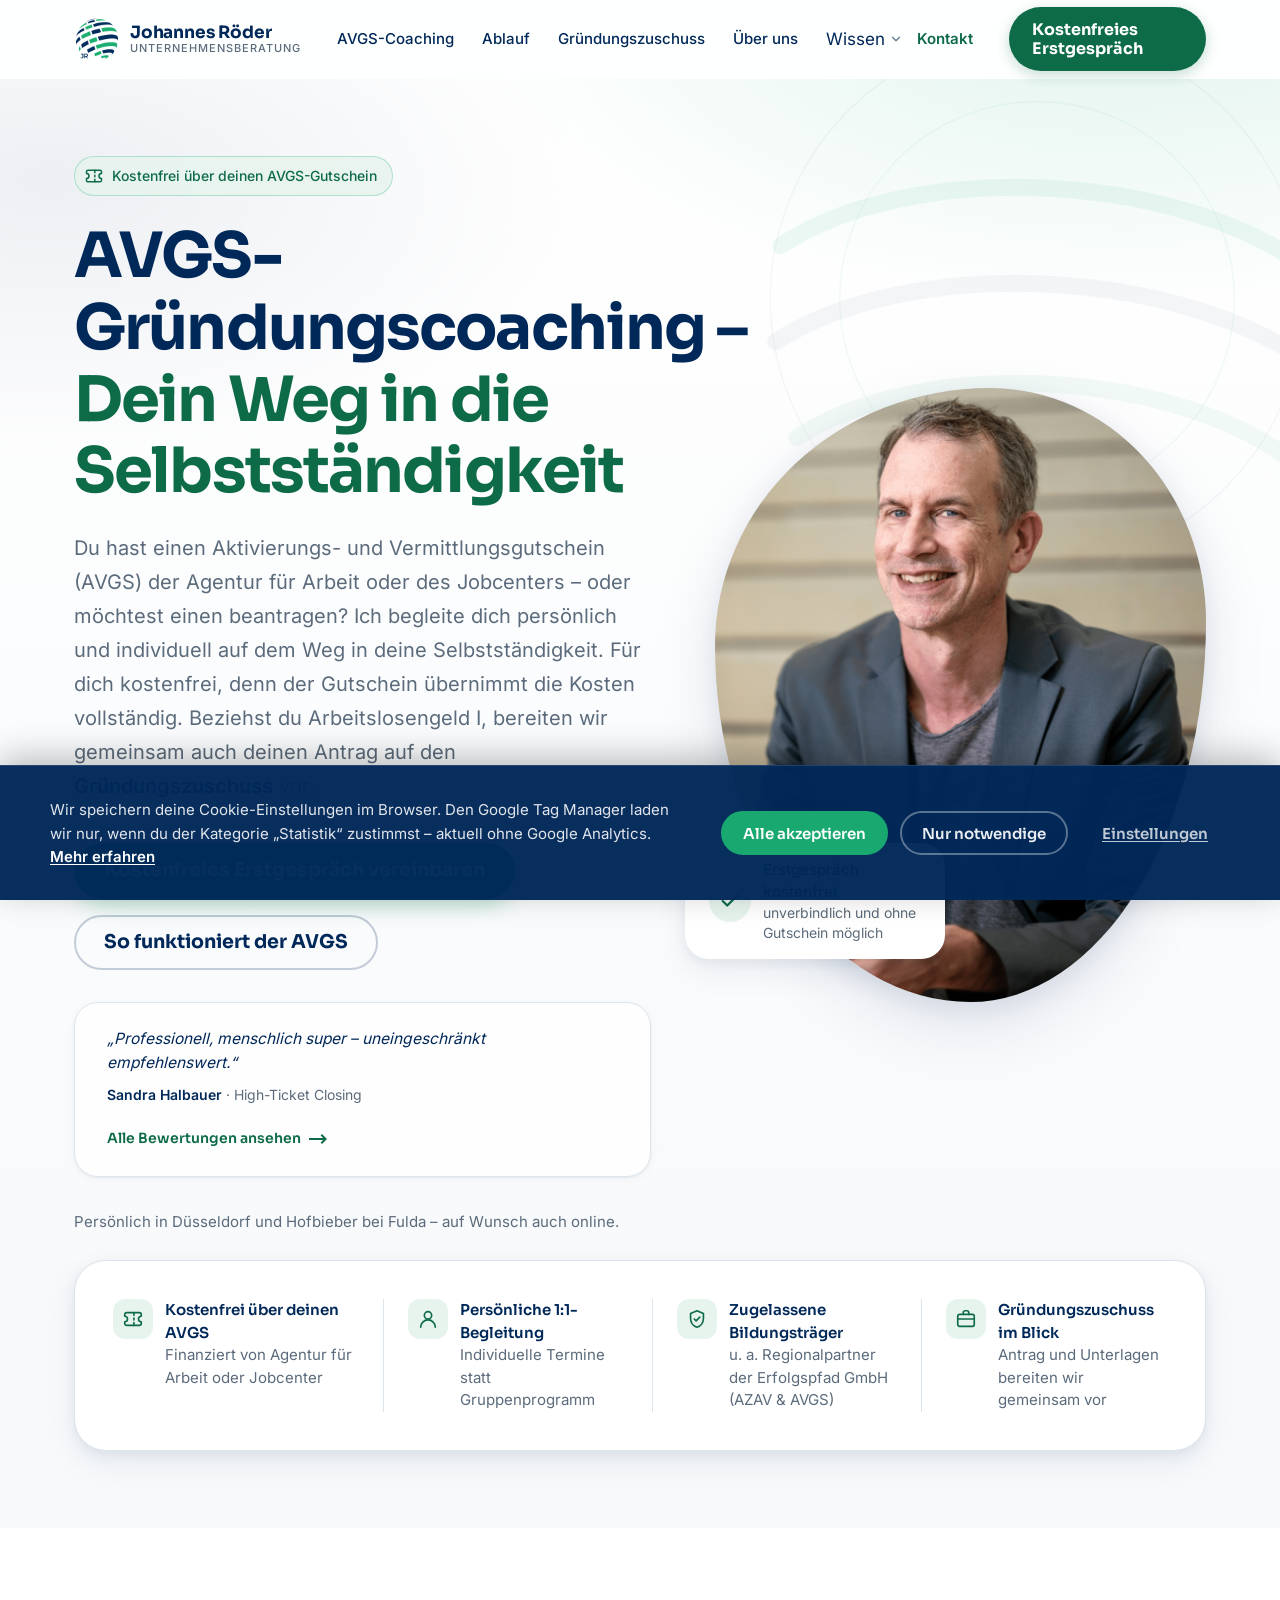
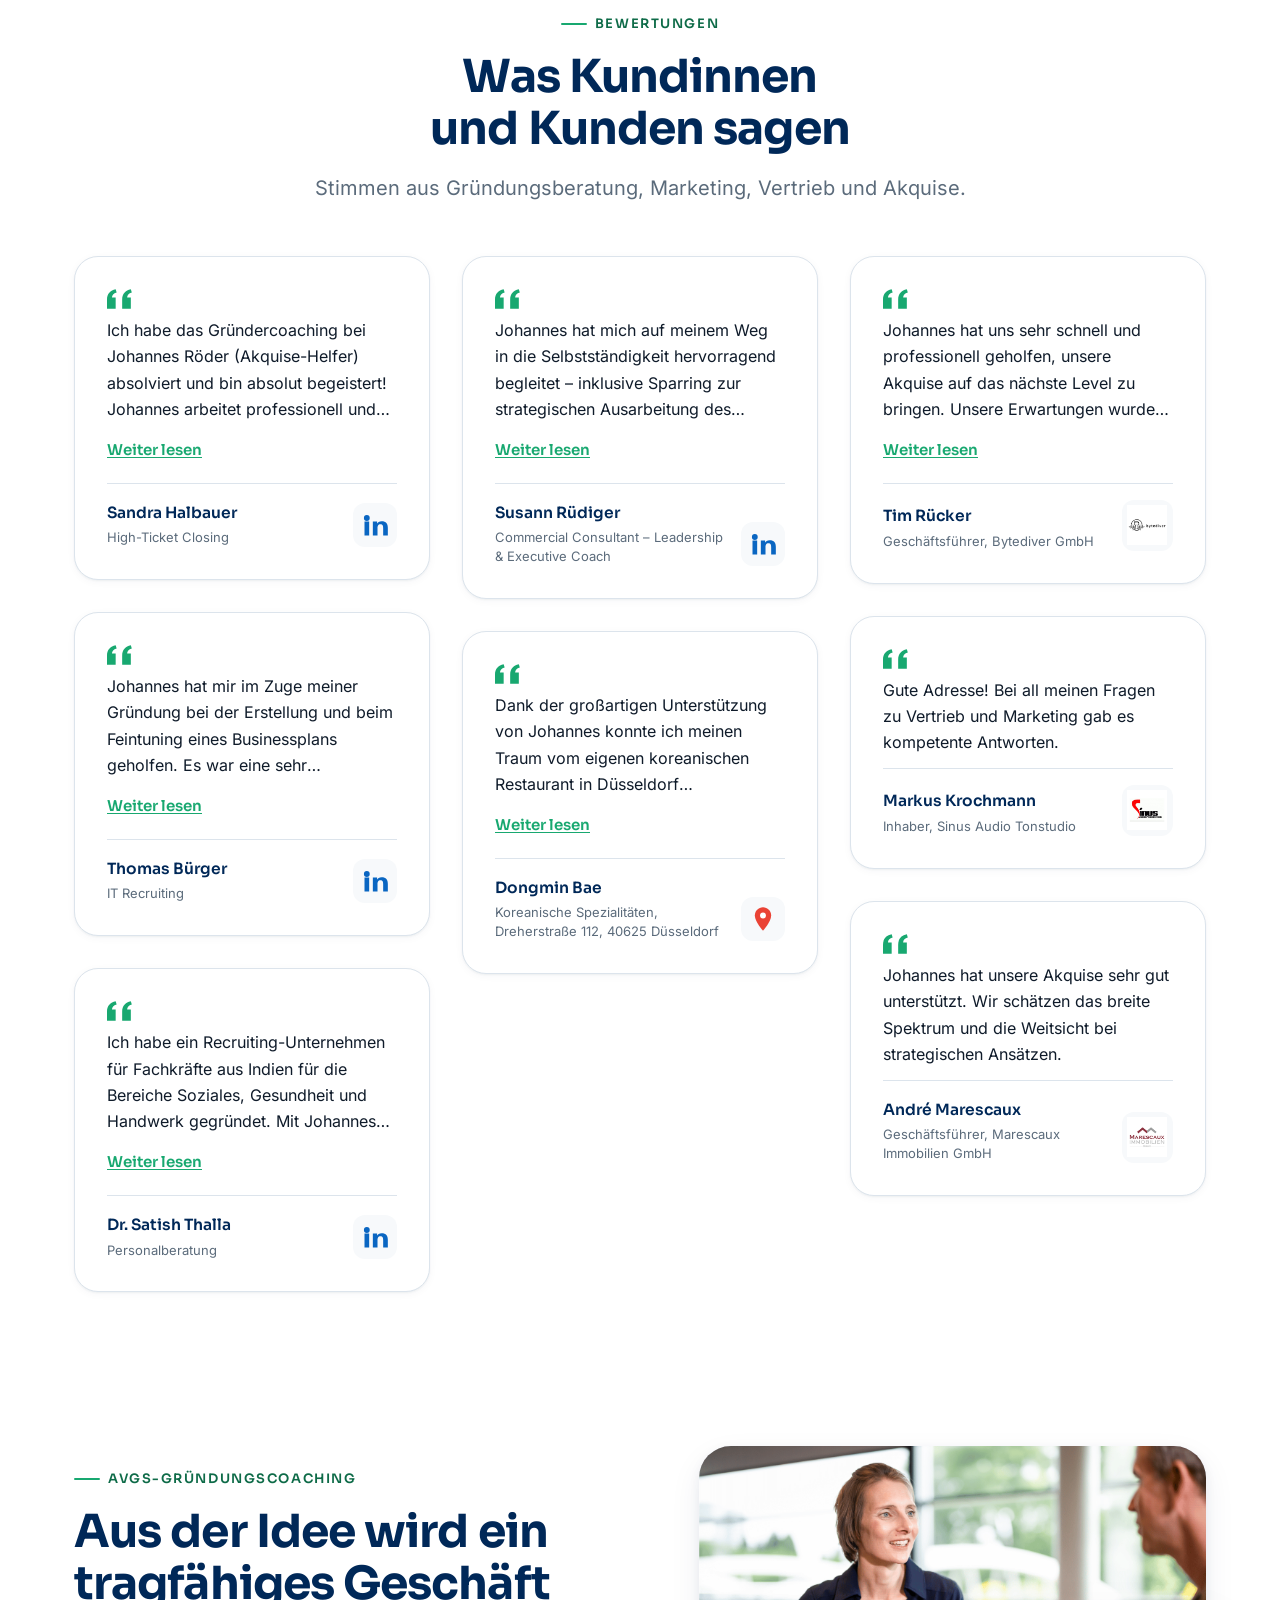
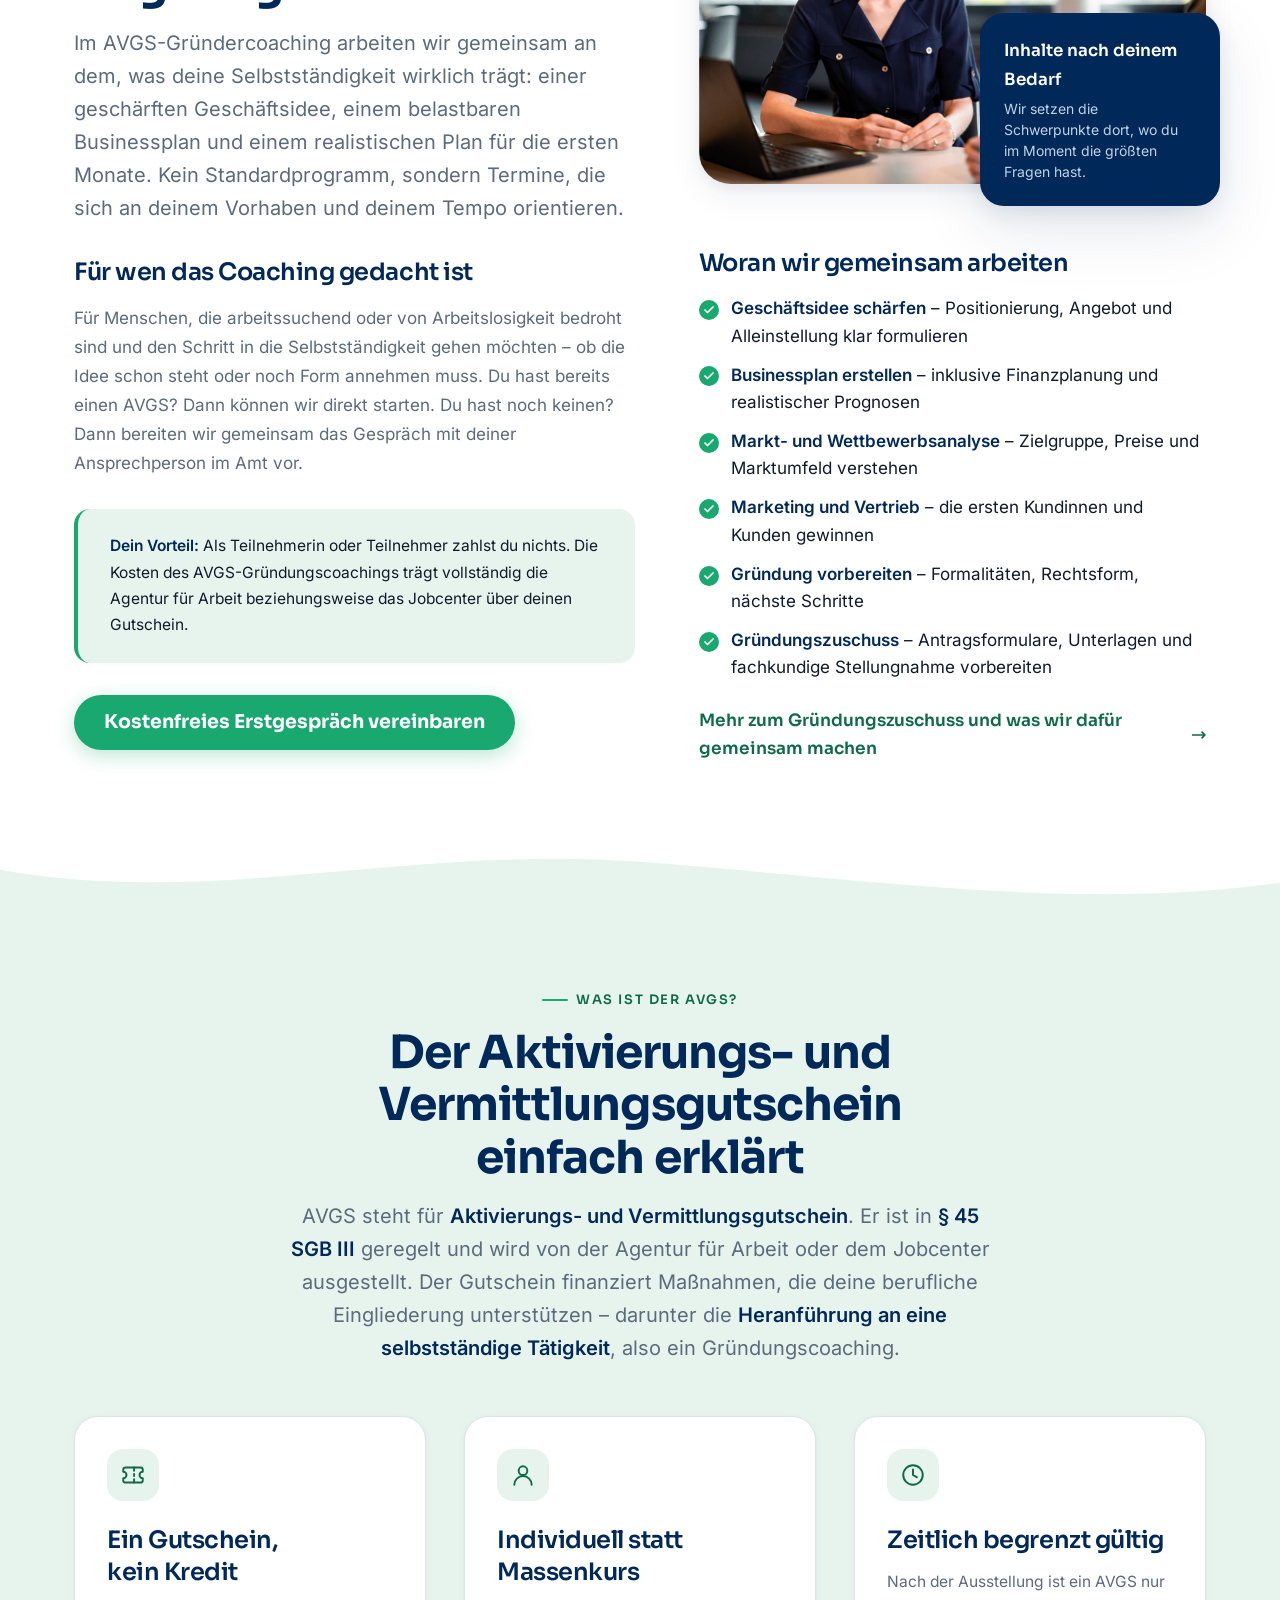
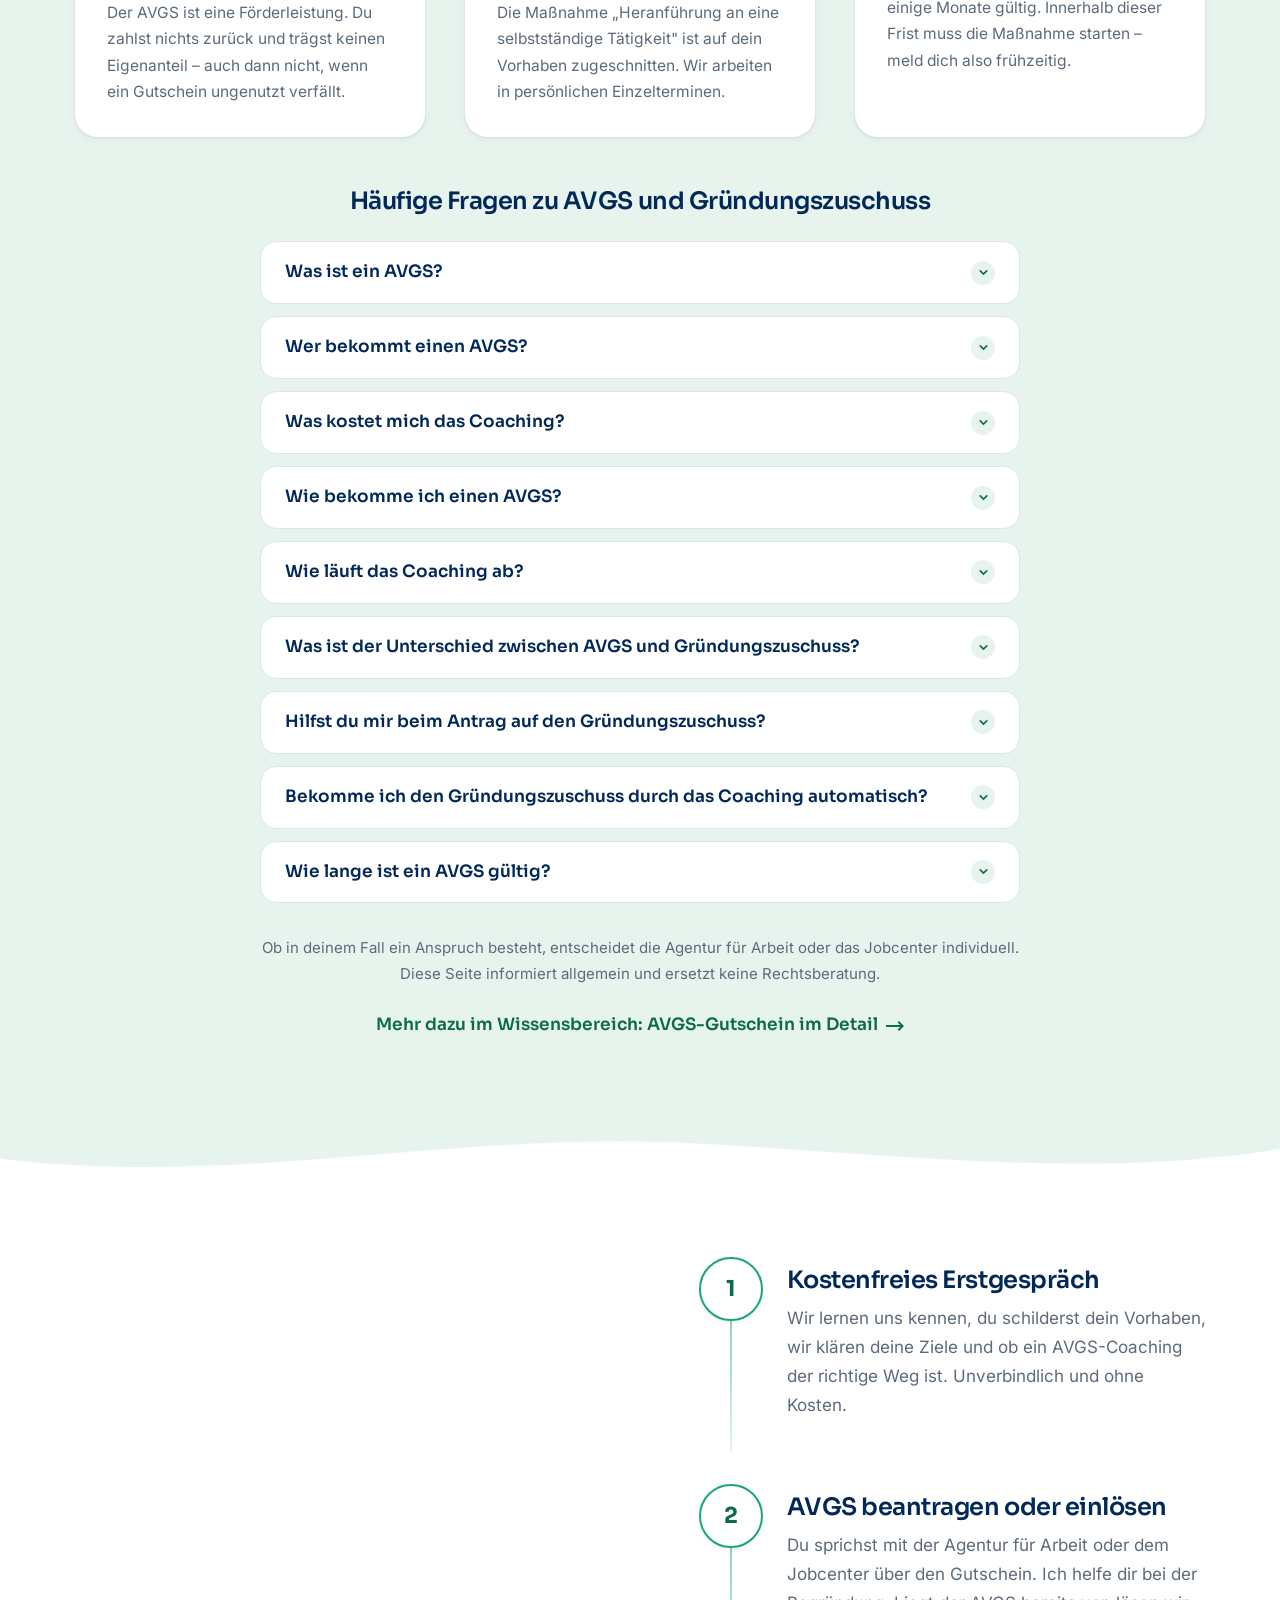
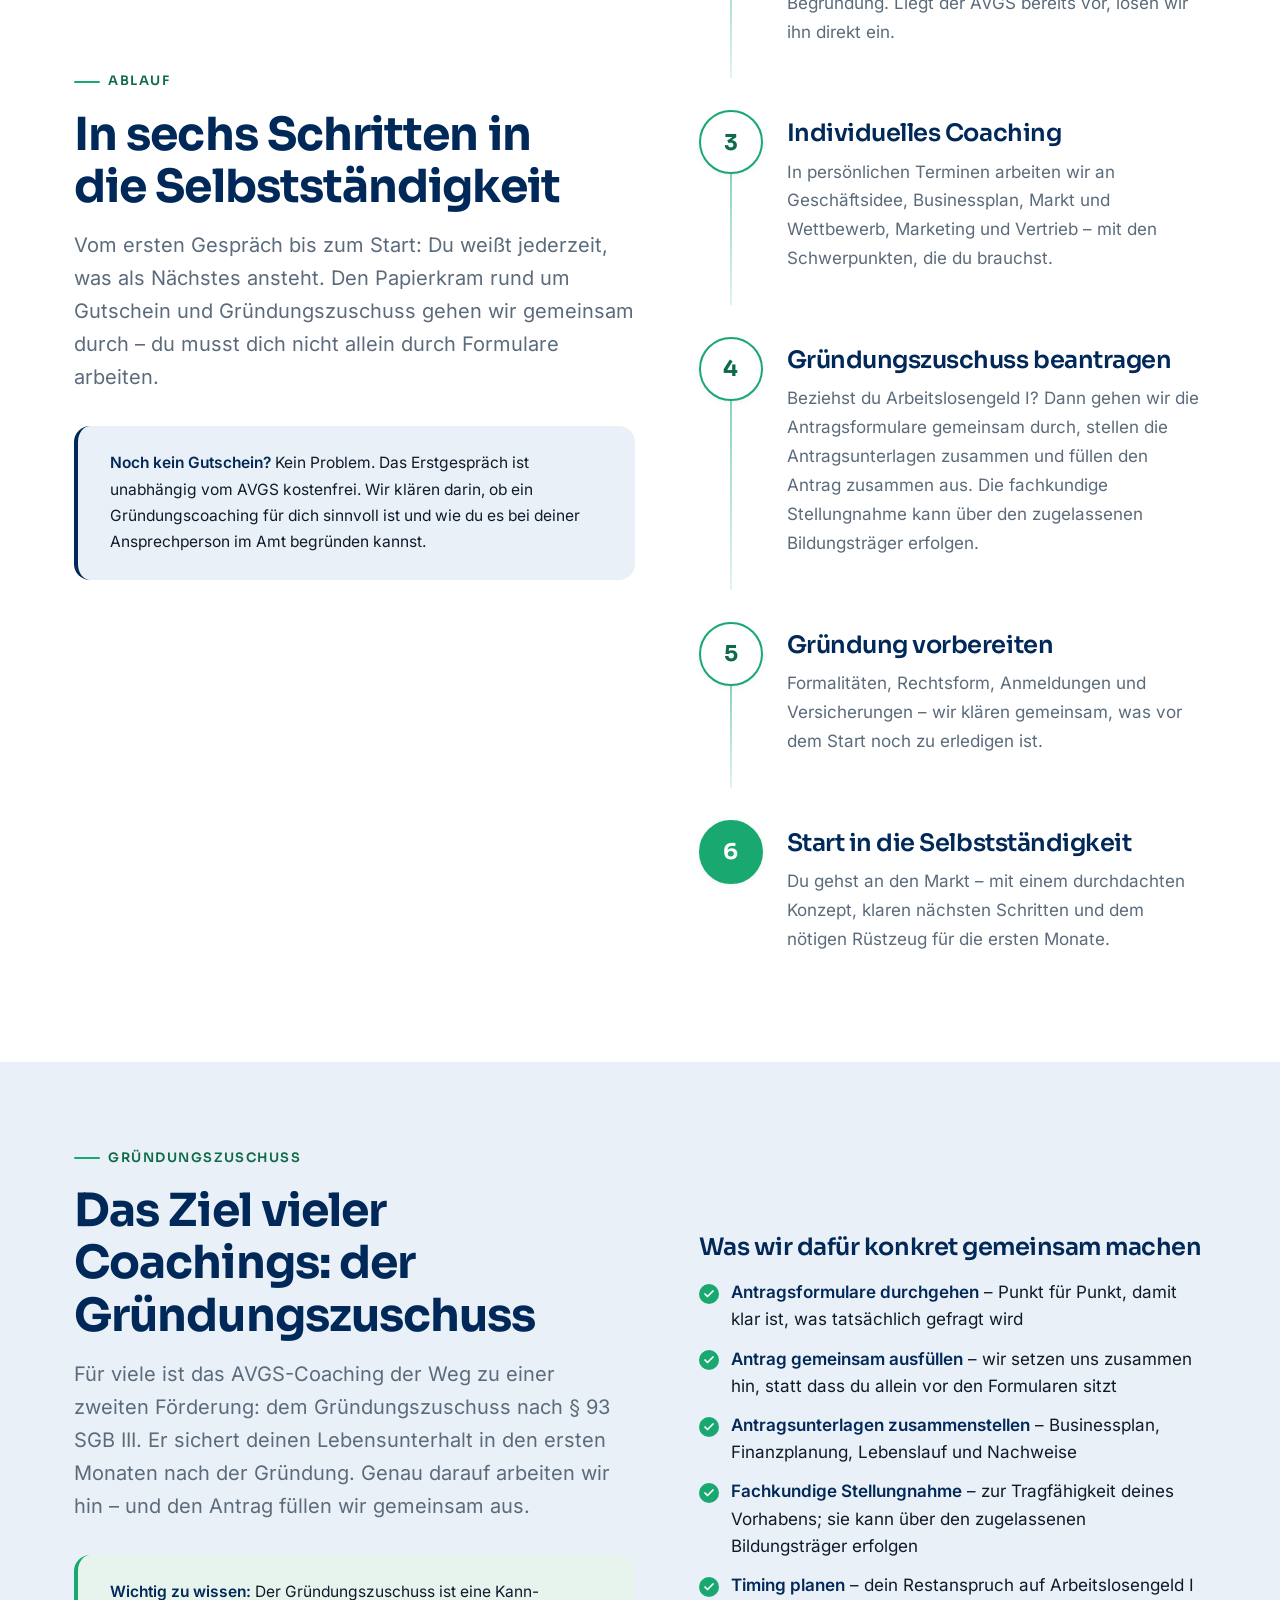
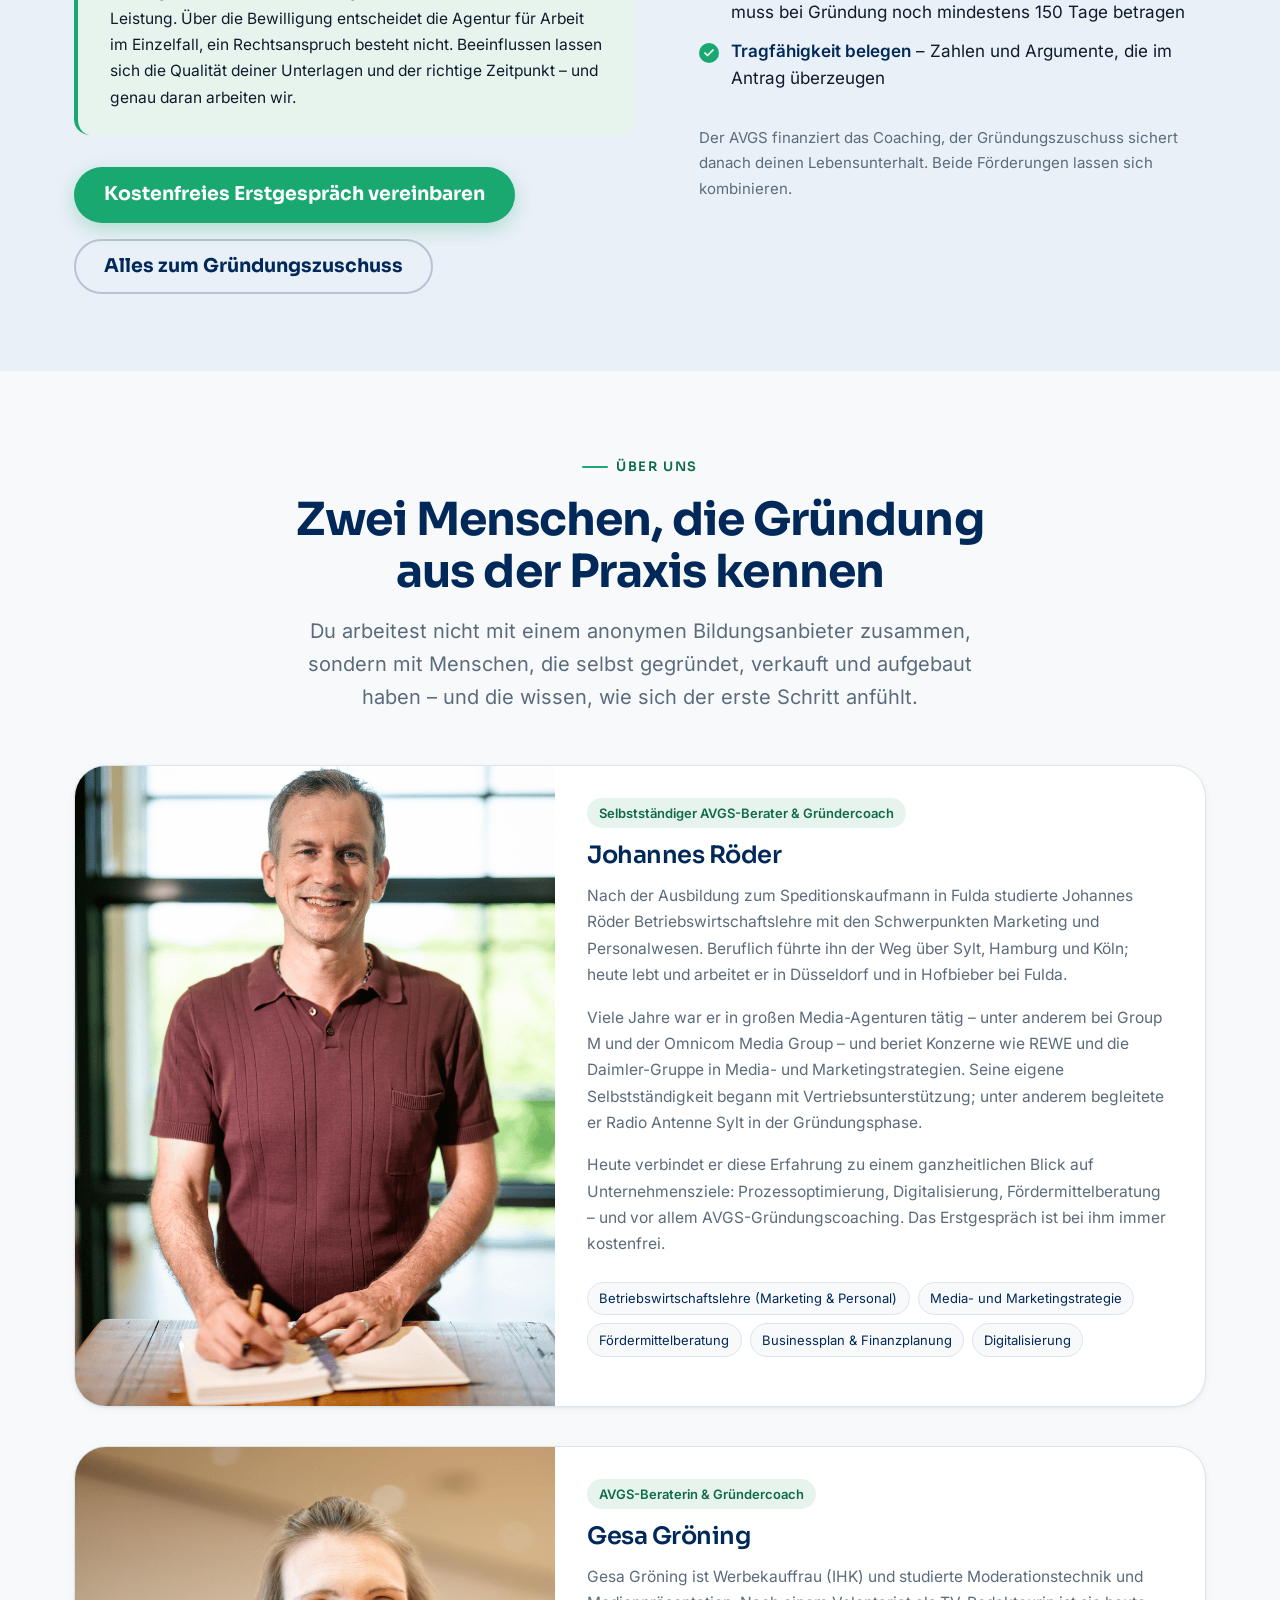
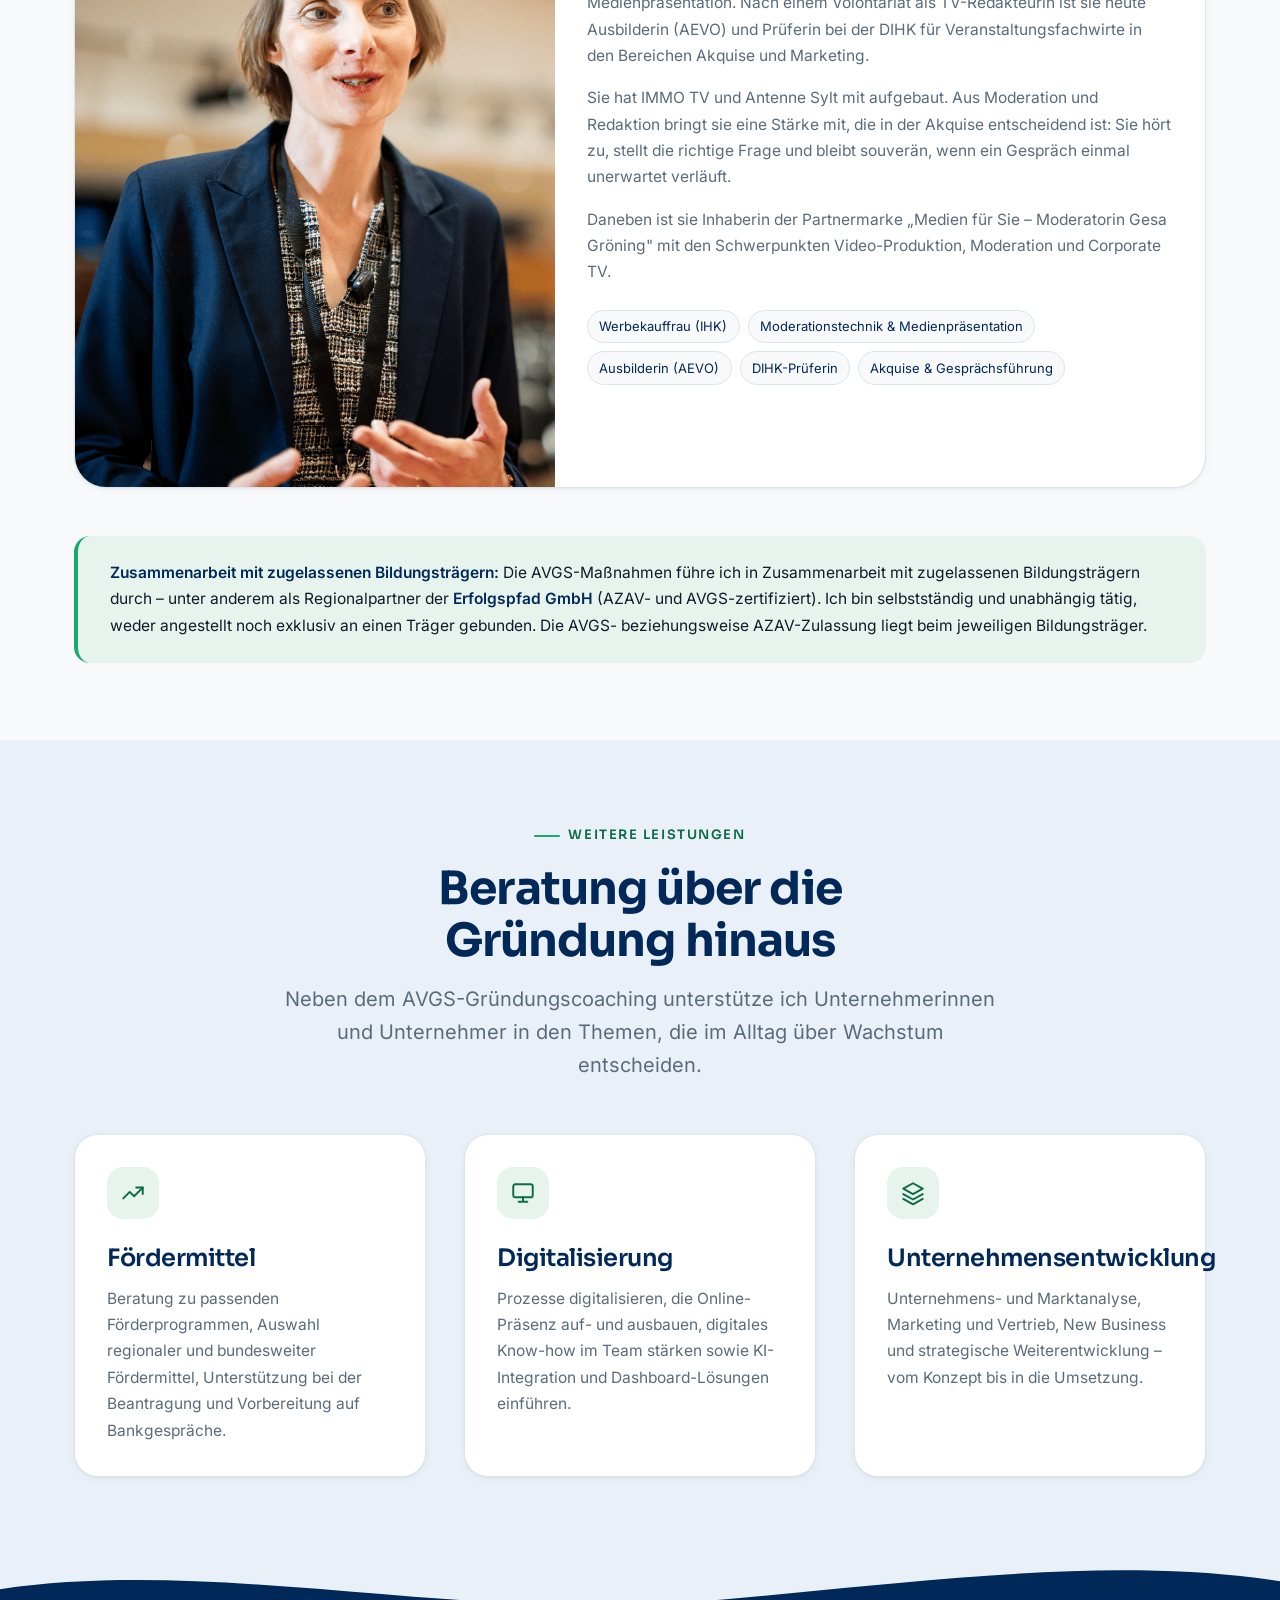
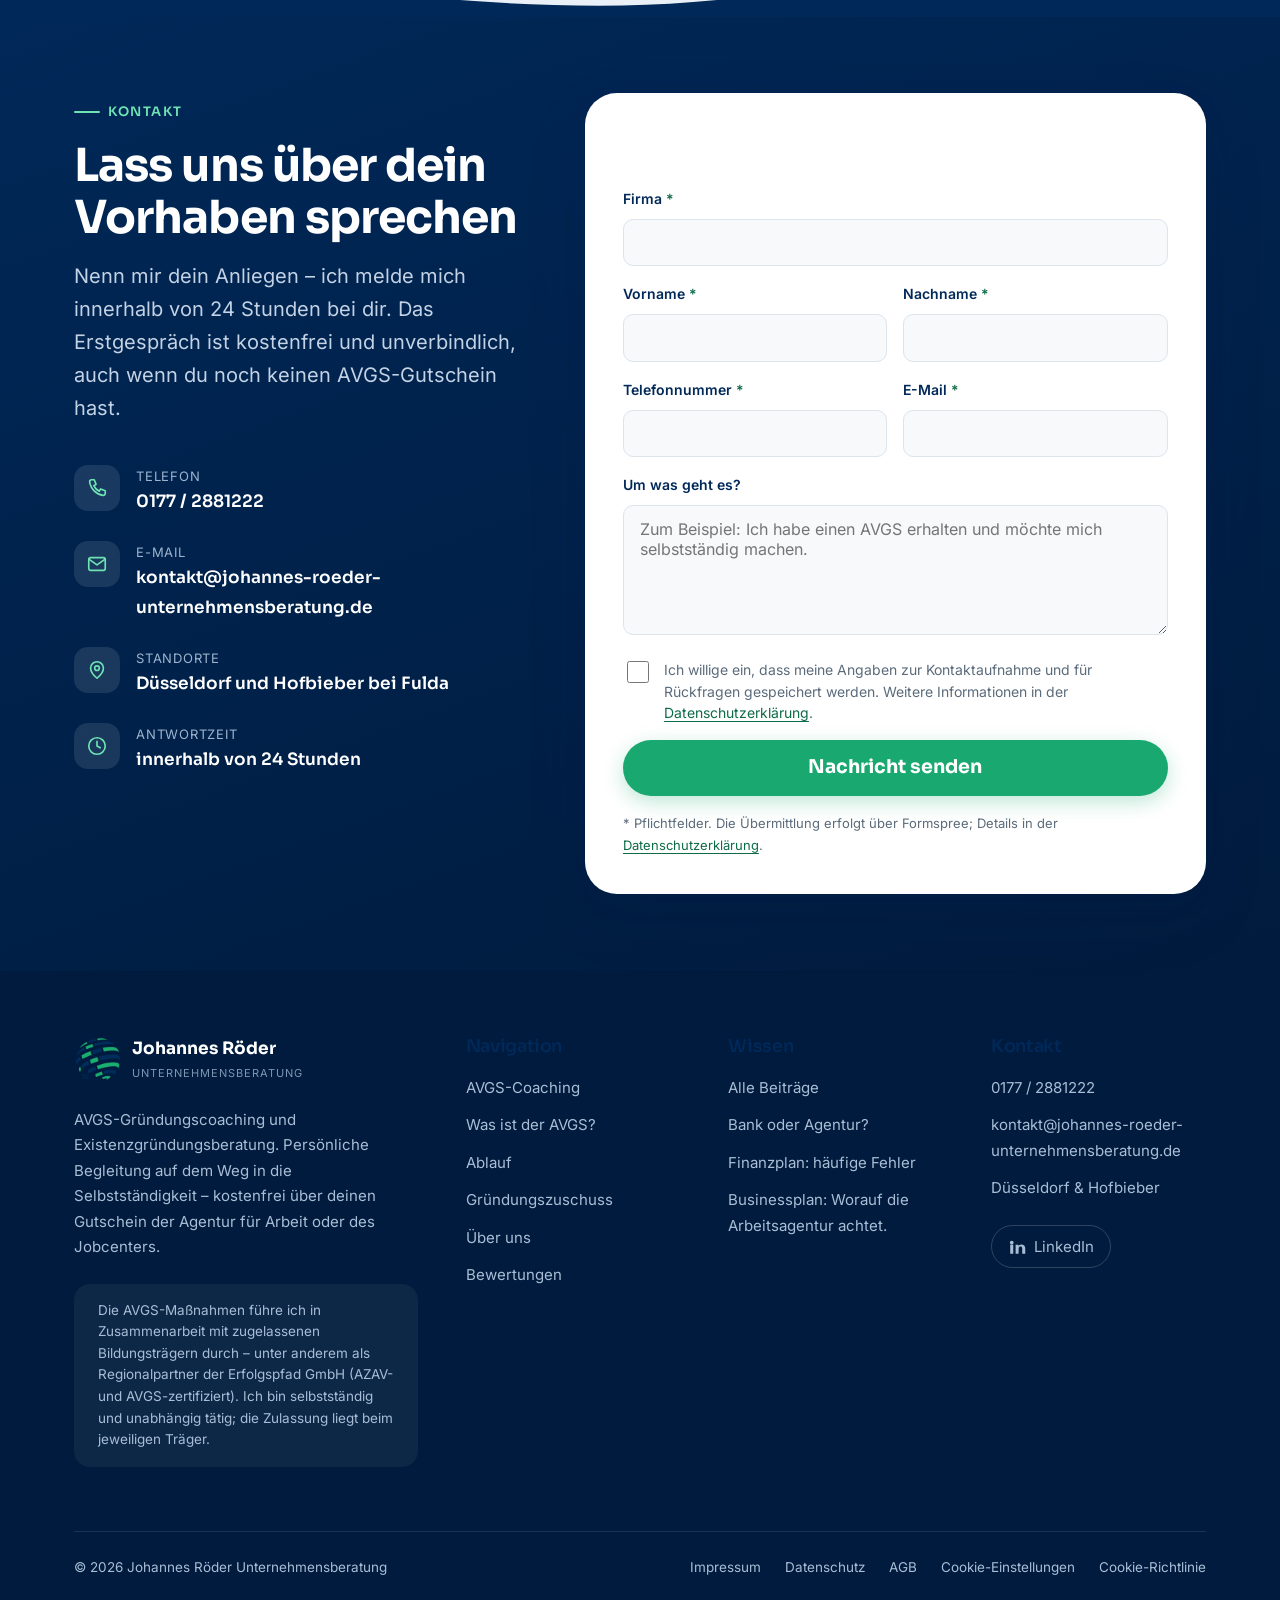
==== commit f122a37e: "Add a new testimonials section in index.html with multiple quotes from clients, showcasing positive " ====
--- a/index.html
+++ b/index.html
@@ -327,6 +327,12 @@
           <a class="btn btn--secondary" href="#avgs-erklaerung">So funktioniert der AVGS</a>
         </div>
 
+        <div class="hero__quote" data-reveal>
+          <p class="hero__quote-text">„Professionell, menschlich super – uneingeschränkt empfehlenswert.“</p>
+          <p class="hero__quote-meta"><strong>Sandra Halbauer</strong> · High-Ticket Closing</p>
+          <a class="link-arrow hero__quote-link" href="#bewertungen">Alle Bewertungen ansehen<span class="visually-hidden"> von Kundinnen und Kunden</span></a>
+        </div>
+
         <p class="hero__note">
           Persönlich in Düsseldorf und Hofbieber bei Fulda – auf Wunsch auch online.
         </p>
@@ -379,7 +385,134 @@
     </div>
   </section>
 
-  <!-- ===================== 3. AVGS-GRÜNDUNGSCOACHING (Kern-Sektion) ===================== -->
+  <!-- ===================== 3. BEWERTUNGEN ===================== -->
+  <section class="section section--white" id="bewertungen">
+    <div class="container">
+      <div class="section-head section-head--center" data-reveal>
+        <p class="kicker">Bewertungen</p>
+        <h2>Was Kundinnen und Kunden sagen</h2>
+        <p class="lead">
+          Stimmen aus Gründungsberatung, Marketing, Vertrieb und Akquise.
+        </p>
+      </div>
+
+      <div class="quotes" data-reveal-group>
+        <figure class="quote" data-reveal>
+          <span class="quote__mark" aria-hidden="true"><svg width="26" height="20"><use href="#i-quote"/></svg></span>
+          <blockquote><p>Ich habe das Gründercoaching bei Johannes Röder (Akquise-Helfer) absolviert und bin absolut begeistert! Johannes arbeitet professionell und bringt eine beeindruckende Expertise mit. Gleichzeitig ist er menschlich super, was das Coaching sehr angenehm und persönlich macht. Alle meine Fragen wurden nicht nur beantwortet, sondern ich habe noch viel mehr wertvolle Insights erhalten. Der Austausch war toll, ich habe mich jederzeit sehr gut aufgehoben gefühlt. Ich kann Johannes und sein Coaching uneingeschränkt weiterempfehlen und werde es definitiv tun!</p></blockquote>
+          <footer class="quote__footer">
+            <div class="quote__meta">
+              <cite>Sandra Halbauer</cite>
+              <span class="quote__role">High-Ticket Closing</span>
+            </div>
+            <a class="quote__icon-link" href="https://www.linkedin.com/in/sandra-halbauer-01714a2a9/" rel="noopener noreferrer" target="_blank" aria-label="Sandra Halbauer auf LinkedIn">
+              <svg width="28" height="28" aria-hidden="true"><use href="#i-linkedin"/></svg>
+            </a>
+          </footer>
+        </figure>
+
+        <figure class="quote" data-reveal>
+          <span class="quote__mark" aria-hidden="true"><svg width="26" height="20"><use href="#i-quote"/></svg></span>
+          <blockquote><p>Johannes hat mir im Zuge meiner Gründung bei der Erstellung und beim Feintuning eines Businessplans geholfen. Es war eine sehr angenehme Zusammenarbeit, und Johannes hat es geschafft, meine ganzen Infos zu meinem Business sauber und strukturiert aufzubereiten. Der Zahlenteil in der Exceltabelle? Dafür hätte ich vermutlich Monate gebraucht. Und das Ergebnis spricht für sich: Gründungszuschuss erhalten – auch, weil die Form einfach hervorragend war. Solltest du hier Unterstützung brauchen: klare Empfehlung.</p></blockquote>
+          <footer class="quote__footer">
+            <div class="quote__meta">
+              <cite>Thomas Bürger</cite>
+              <span class="quote__role">IT Recruiting</span>
+            </div>
+            <a class="quote__icon-link" href="https://www.linkedin.com/in/thomas-b%C3%BCrger/" rel="noopener noreferrer" target="_blank" aria-label="Thomas Bürger auf LinkedIn">
+              <svg width="28" height="28" aria-hidden="true"><use href="#i-linkedin"/></svg>
+            </a>
+          </footer>
+        </figure>
+
+        <figure class="quote" data-reveal>
+          <span class="quote__mark" aria-hidden="true"><svg width="26" height="20"><use href="#i-quote"/></svg></span>
+          <blockquote><p>Ich habe ein Recruiting-Unternehmen für Fachkräfte aus Indien für die Bereiche Soziales, Gesundheit und Handwerk gegründet. Mit Johannes habe ich meinen Businessplan erstellt, Fördermittel beantragt und meine Ideen für die Vermarktung ausformuliert. Danke für konstruktive Zeit, die tollen Ideen und für die vielen KI-Anleitungen. Gerne empfehle ich dich weiter.</p></blockquote>
+          <footer class="quote__footer">
+            <div class="quote__meta">
+              <cite>Dr. Satish Thalla</cite>
+              <span class="quote__role">Personalberatung</span>
+            </div>
+            <a class="quote__icon-link" href="https://www.linkedin.com/in/dr-satish-thalla-8428877/" rel="noopener noreferrer" target="_blank" aria-label="Dr. Satish Thalla auf LinkedIn">
+              <svg width="28" height="28" aria-hidden="true"><use href="#i-linkedin"/></svg>
+            </a>
+          </footer>
+        </figure>
+
+        <figure class="quote" data-reveal>
+          <span class="quote__mark" aria-hidden="true"><svg width="26" height="20"><use href="#i-quote"/></svg></span>
+          <blockquote><p>Johannes hat mich auf meinem Weg in die Selbstständigkeit hervorragend begleitet – inklusive Sparring zur strategischen Ausarbeitung des Geschäftsmodells, der Erstellung des Businessplans sowie beim Online-Marketing. Wichtig war mir, Künstliche Intelligenz in diese Bereiche zu integrieren. Vielen Dank an Johannes für eine strukturierte und praxisnahe Beratung voller wertvoller Impulse!</p></blockquote>
+          <footer class="quote__footer">
+            <div class="quote__meta">
+              <cite>Susann Rüdiger</cite>
+              <span class="quote__role">Commercial Consultant – Leadership &amp; Executive Coach</span>
+            </div>
+            <a class="quote__icon-link" href="https://www.linkedin.com/in/susann-ruediger/" rel="noopener noreferrer" target="_blank" aria-label="Susann Rüdiger auf LinkedIn">
+              <svg width="28" height="28" aria-hidden="true"><use href="#i-linkedin"/></svg>
+            </a>
+          </footer>
+        </figure>
+
+        <figure class="quote" data-reveal>
+          <span class="quote__mark" aria-hidden="true"><svg width="26" height="20"><use href="#i-quote"/></svg></span>
+          <blockquote><p>Dank der großartigen Unterstützung von Johannes konnte ich meinen Traum vom eigenen koreanischen Restaurant in Düsseldorf verwirklichen. Er hat mit mir den Businessplan erstellt, die Marketing-Strategie entwickelt und mich optimal auf die Beantragung der Fördergelder vorbereitet – mit Erfolg! Besonders wertvoll war für mich auch, wie viel ich über die Steuerung meines eigenen Unternehmens gelernt habe. Die Beratung war erstklassig – absolut empfehlenswert!</p></blockquote>
+          <footer class="quote__footer">
+            <div class="quote__meta">
+              <cite>Dongmin Bae</cite>
+              <span class="quote__role">Koreanische Spezialitäten, Dreherstraße 112, 40625 Düsseldorf</span>
+            </div>
+            <a class="quote__icon-link" href="https://www.google.com/maps/place/Dreherstra%C3%9Fe+112,+40625+D%C3%BCsseldorf-Stadtbezirk+7/@51.2300867,6.8475431,17z" rel="noopener noreferrer" target="_blank" aria-label="Dongmin Bae auf Google Maps">
+              <svg width="28" height="28" aria-hidden="true"><use href="#i-maps"/></svg>
+            </a>
+          </footer>
+        </figure>
+
+        <figure class="quote" data-reveal>
+          <span class="quote__mark" aria-hidden="true"><svg width="26" height="20"><use href="#i-quote"/></svg></span>
+          <blockquote><p>Johannes hat uns sehr schnell und professionell geholfen, unsere Akquise auf das nächste Level zu bringen. Unsere Erwartungen wurden übertroffen!</p></blockquote>
+          <footer class="quote__footer">
+            <div class="quote__meta">
+              <cite>Tim Rücker</cite>
+              <span class="quote__role">Geschäftsführer, Bytediver GmbH</span>
+            </div>
+            <a class="quote__logo-link" href="https://www.bytediver.com/" rel="noopener noreferrer" target="_blank" aria-label="Bytediver GmbH – Website">
+              <img src="assets/img/bewertungen/Bytediver_Bewertung.png" width="150" height="150" alt="" loading="lazy" decoding="async">
+            </a>
+          </footer>
+        </figure>
+
+        <figure class="quote" data-reveal>
+          <span class="quote__mark" aria-hidden="true"><svg width="26" height="20"><use href="#i-quote"/></svg></span>
+          <blockquote><p>Gute Adresse! Bei all meinen Fragen zu Vertrieb und Marketing gab es kompetente Antworten.</p></blockquote>
+          <footer class="quote__footer">
+            <div class="quote__meta">
+              <cite>Markus Krochmann</cite>
+              <span class="quote__role">Inhaber, Sinus Audio Tonstudio</span>
+            </div>
+            <a class="quote__logo-link" href="https://sinusaudio.de/" rel="noopener noreferrer" target="_blank" aria-label="Sinus Audio Tonstudio – Website">
+              <img src="assets/img/bewertungen/Sinus_Bewertung.png" width="150" height="150" alt="" loading="lazy" decoding="async">
+            </a>
+          </footer>
+        </figure>
+
+        <figure class="quote" data-reveal>
+          <span class="quote__mark" aria-hidden="true"><svg width="26" height="20"><use href="#i-quote"/></svg></span>
+          <blockquote><p>Johannes hat unsere Akquise sehr gut unterstützt. Wir schätzen das breite Spektrum und die Weitsicht bei strategischen Ansätzen.</p></blockquote>
+          <footer class="quote__footer">
+            <div class="quote__meta">
+              <cite>André Marescaux</cite>
+              <span class="quote__role">Geschäftsführer, Marescaux Immobilien GmbH</span>
+            </div>
+            <a class="quote__logo-link" href="https://www.marescaux-immobilien.de/" rel="noopener noreferrer" target="_blank" aria-label="Marescaux Immobilien GmbH – Website">
+              <img src="assets/img/bewertungen/Marescaux_Bewertung.png" width="150" height="150" alt="" loading="lazy" decoding="async">
+            </a>
+          </footer>
+        </figure>
+      </div>
+    </div>
+  </section>
+
+  <!-- ===================== 4. AVGS-GRÜNDUNGSCOACHING (Kern-Sektion) ===================== -->
   <section class="section section--white" id="avgs-coaching">
     <div class="container split">
       <div data-reveal>
@@ -449,7 +582,7 @@
     </svg>
   </div>
 
-  <!-- ===================== 4. WAS IST DER AVGS? + FAQ ===================== -->
+  <!-- ===================== 5. WAS IST DER AVGS? + FAQ ===================== -->
   <section class="section section--mint" id="avgs-erklaerung">
     <div class="container">
       <div class="section-head section-head--center" data-reveal>
@@ -569,7 +702,7 @@
     </svg>
   </div>
 
-  <!-- ===================== 5. ABLAUF ===================== -->
+  <!-- ===================== 6. ABLAUF ===================== -->
   <section class="section section--white" id="ablauf">
     <div class="container split">
       <div data-reveal>
@@ -638,7 +771,7 @@
     </div>
   </section>
 
-  <!-- ===================== 6. GRÜNDUNGSZUSCHUSS ===================== -->
+  <!-- ===================== 7. GRÜNDUNGSZUSCHUSS ===================== -->
   <section class="section section--ice" id="gruendungszuschuss">
     <div class="container split">
       <div data-reveal>
@@ -685,7 +818,7 @@
     </div>
   </section>
 
-  <!-- ===================== 7. ÜBER UNS / TEAM ===================== -->
+  <!-- ===================== 8. ÜBER UNS / TEAM ===================== -->
   <section class="section section--offwhite" id="ueber-uns">
     <div class="container">
       <div class="section-head section-head--center" data-reveal>
@@ -786,7 +919,7 @@
     </div>
   </section>
 
-  <!-- ===================== 8. WEITERE LEISTUNGEN ===================== -->
+  <!-- ===================== 9. WEITERE LEISTUNGEN ===================== -->
   <section class="section section--ice" id="leistungen">
     <div class="container">
       <div class="section-head section-head--center" data-reveal>
@@ -829,134 +962,7 @@
     </div>
   </section>
 
-  <!-- ===================== 9. BEWERTUNGEN ===================== -->
-  <section class="section section--white" id="bewertungen">
-    <div class="container">
-      <div class="section-head section-head--center" data-reveal>
-        <p class="kicker">Bewertungen</p>
-        <h2>Was Kundinnen und Kunden sagen</h2>
-        <p class="lead">
-          Stimmen aus Gründungsberatung, Marketing, Vertrieb und Akquise.
-        </p>
-      </div>
-
-      <div class="quotes" data-reveal-group>
-        <figure class="quote" data-reveal>
-          <span class="quote__mark" aria-hidden="true"><svg width="26" height="20"><use href="#i-quote"/></svg></span>
-          <blockquote><p>Ich habe das Gründercoaching bei Johannes Röder (Akquise-Helfer) absolviert und bin absolut begeistert! Johannes arbeitet professionell und bringt eine beeindruckende Expertise mit. Gleichzeitig ist er menschlich super, was das Coaching sehr angenehm und persönlich macht. Alle meine Fragen wurden nicht nur beantwortet, sondern ich habe noch viel mehr wertvolle Insights erhalten. Der Austausch war toll, ich habe mich jederzeit sehr gut aufgehoben gefühlt. Ich kann Johannes und sein Coaching uneingeschränkt weiterempfehlen und werde es definitiv tun!</p></blockquote>
-          <footer class="quote__footer">
-            <div class="quote__meta">
-              <cite>Sandra Halbauer</cite>
-              <span class="quote__role">High-Ticket Closing</span>
-            </div>
-            <a class="quote__icon-link" href="https://www.linkedin.com/in/sandra-halbauer-01714a2a9/" rel="noopener noreferrer" target="_blank" aria-label="Sandra Halbauer auf LinkedIn">
-              <svg width="28" height="28" aria-hidden="true"><use href="#i-linkedin"/></svg>
-            </a>
-          </footer>
-        </figure>
-
-        <figure class="quote" data-reveal>
-          <span class="quote__mark" aria-hidden="true"><svg width="26" height="20"><use href="#i-quote"/></svg></span>
-          <blockquote><p>Johannes hat mir im Zuge meiner Gründung bei der Erstellung und beim Feintuning eines Businessplans geholfen. Es war eine sehr angenehme Zusammenarbeit, und Johannes hat es geschafft, meine ganzen Infos zu meinem Business sauber und strukturiert aufzubereiten. Der Zahlenteil in der Exceltabelle? Dafür hätte ich vermutlich Monate gebraucht. Und das Ergebnis spricht für sich: Gründungszuschuss erhalten – auch, weil die Form einfach hervorragend war. Solltest du hier Unterstützung brauchen: klare Empfehlung.</p></blockquote>
-          <footer class="quote__footer">
-            <div class="quote__meta">
-              <cite>Thomas Bürger</cite>
-              <span class="quote__role">IT Recruiting</span>
-            </div>
-            <a class="quote__icon-link" href="https://www.linkedin.com/in/thomas-b%C3%BCrger/" rel="noopener noreferrer" target="_blank" aria-label="Thomas Bürger auf LinkedIn">
-              <svg width="28" height="28" aria-hidden="true"><use href="#i-linkedin"/></svg>
-            </a>
-          </footer>
-        </figure>
-
-        <figure class="quote" data-reveal>
-          <span class="quote__mark" aria-hidden="true"><svg width="26" height="20"><use href="#i-quote"/></svg></span>
-          <blockquote><p>Ich habe ein Recruiting-Unternehmen für Fachkräfte aus Indien für die Bereiche Soziales, Gesundheit und Handwerk gegründet. Mit Johannes habe ich meinen Businessplan erstellt, Fördermittel beantragt und meine Ideen für die Vermarktung ausformuliert. Danke für konstruktive Zeit, die tollen Ideen und für die vielen KI-Anleitungen. Gerne empfehle ich dich weiter.</p></blockquote>
-          <footer class="quote__footer">
-            <div class="quote__meta">
-              <cite>Dr. Satish Thalla</cite>
-              <span class="quote__role">Personalberatung</span>
-            </div>
-            <a class="quote__icon-link" href="https://www.linkedin.com/in/dr-satish-thalla-8428877/" rel="noopener noreferrer" target="_blank" aria-label="Dr. Satish Thalla auf LinkedIn">
-              <svg width="28" height="28" aria-hidden="true"><use href="#i-linkedin"/></svg>
-            </a>
-          </footer>
-        </figure>
-
-        <figure class="quote" data-reveal>
-          <span class="quote__mark" aria-hidden="true"><svg width="26" height="20"><use href="#i-quote"/></svg></span>
-          <blockquote><p>Johannes hat mich auf meinem Weg in die Selbstständigkeit hervorragend begleitet – inklusive Sparring zur strategischen Ausarbeitung des Geschäftsmodells, der Erstellung des Businessplans sowie beim Online-Marketing. Wichtig war mir, Künstliche Intelligenz in diese Bereiche zu integrieren. Vielen Dank an Johannes für eine strukturierte und praxisnahe Beratung voller wertvoller Impulse!</p></blockquote>
-          <footer class="quote__footer">
-            <div class="quote__meta">
-              <cite>Susann Rüdiger</cite>
-              <span class="quote__role">Commercial Consultant – Leadership &amp; Executive Coach</span>
-            </div>
-            <a class="quote__icon-link" href="https://www.linkedin.com/in/susann-ruediger/" rel="noopener noreferrer" target="_blank" aria-label="Susann Rüdiger auf LinkedIn">
-              <svg width="28" height="28" aria-hidden="true"><use href="#i-linkedin"/></svg>
-            </a>
-          </footer>
-        </figure>
-
-        <figure class="quote" data-reveal>
-          <span class="quote__mark" aria-hidden="true"><svg width="26" height="20"><use href="#i-quote"/></svg></span>
-          <blockquote><p>Dank der großartigen Unterstützung von Johannes konnte ich meinen Traum vom eigenen koreanischen Restaurant in Düsseldorf verwirklichen. Er hat mit mir den Businessplan erstellt, die Marketing-Strategie entwickelt und mich optimal auf die Beantragung der Fördergelder vorbereitet – mit Erfolg! Besonders wertvoll war für mich auch, wie viel ich über die Steuerung meines eigenen Unternehmens gelernt habe. Die Beratung war erstklassig – absolut empfehlenswert!</p></blockquote>
-          <footer class="quote__footer">
-            <div class="quote__meta">
-              <cite>Dongmin Bae</cite>
-              <span class="quote__role">Koreanische Spezialitäten, Dreherstraße 112, 40625 Düsseldorf</span>
-            </div>
-            <a class="quote__icon-link" href="https://www.google.com/maps/place/Dreherstra%C3%9Fe+112,+40625+D%C3%BCsseldorf-Stadtbezirk+7/@51.2300867,6.8475431,17z" rel="noopener noreferrer" target="_blank" aria-label="Dongmin Bae auf Google Maps">
-              <svg width="28" height="28" aria-hidden="true"><use href="#i-maps"/></svg>
-            </a>
-          </footer>
-        </figure>
-
-        <figure class="quote" data-reveal>
-          <span class="quote__mark" aria-hidden="true"><svg width="26" height="20"><use href="#i-quote"/></svg></span>
-          <blockquote><p>Johannes hat uns sehr schnell und professionell geholfen, unsere Akquise auf das nächste Level zu bringen. Unsere Erwartungen wurden übertroffen!</p></blockquote>
-          <footer class="quote__footer">
-            <div class="quote__meta">
-              <cite>Tim Rücker</cite>
-              <span class="quote__role">Geschäftsführer, Bytediver GmbH</span>
-            </div>
-            <a class="quote__logo-link" href="https://www.bytediver.com/" rel="noopener noreferrer" target="_blank" aria-label="Bytediver GmbH – Website">
-              <img src="assets/img/bewertungen/Bytediver_Bewertung.png" width="150" height="150" alt="" loading="lazy" decoding="async">
-            </a>
-          </footer>
-        </figure>
-
-        <figure class="quote" data-reveal>
-          <span class="quote__mark" aria-hidden="true"><svg width="26" height="20"><use href="#i-quote"/></svg></span>
-          <blockquote><p>Gute Adresse! Bei all meinen Fragen zu Vertrieb und Marketing gab es kompetente Antworten.</p></blockquote>
-          <footer class="quote__footer">
-            <div class="quote__meta">
-              <cite>Markus Krochmann</cite>
-              <span class="quote__role">Inhaber, Sinus Audio Tonstudio</span>
-            </div>
-            <a class="quote__logo-link" href="https://sinusaudio.de/" rel="noopener noreferrer" target="_blank" aria-label="Sinus Audio Tonstudio – Website">
-              <img src="assets/img/bewertungen/Sinus_Bewertung.png" width="150" height="150" alt="" loading="lazy" decoding="async">
-            </a>
-          </footer>
-        </figure>
-
-        <figure class="quote" data-reveal>
-          <span class="quote__mark" aria-hidden="true"><svg width="26" height="20"><use href="#i-quote"/></svg></span>
-          <blockquote><p>Johannes hat unsere Akquise sehr gut unterstützt. Wir schätzen das breite Spektrum und die Weitsicht bei strategischen Ansätzen.</p></blockquote>
-          <footer class="quote__footer">
-            <div class="quote__meta">
-              <cite>André Marescaux</cite>
-              <span class="quote__role">Geschäftsführer, Marescaux Immobilien GmbH</span>
-            </div>
-            <a class="quote__logo-link" href="https://www.marescaux-immobilien.de/" rel="noopener noreferrer" target="_blank" aria-label="Marescaux Immobilien GmbH – Website">
-              <img src="assets/img/bewertungen/Marescaux_Bewertung.png" width="150" height="150" alt="" loading="lazy" decoding="async">
-            </a>
-          </footer>
-        </figure>
-      </div>
-    </div>
-  </section>
-
-  <div class="wave wave--on-white" aria-hidden="true">
+  <div class="wave wave--on-ice" aria-hidden="true">
     <svg viewBox="0 0 1440 80" preserveAspectRatio="none" focusable="false">
       <path d="M0,44 C240,4 520,84 780,60 C1020,38 1240,0 1440,34 L1440,80 L0,80 Z" fill="#002858"/>
     </svg>
--- a/assets/css/styles.css
+++ b/assets/css/styles.css
@@ -703,6 +703,33 @@
   font-size: 0.9375rem;
   color: var(--grey);
 }
+
+.hero__quote {
+  margin-top: var(--sp-6);
+  max-width: 34em;
+  padding: var(--sp-5) var(--sp-6);
+  border: 1px solid var(--grey-line);
+  border-radius: var(--r-lg);
+  background: rgba(255, 255, 255, 0.88);
+  box-shadow: var(--shadow-sm);
+}
+.hero__quote-text {
+  margin: 0 0 var(--sp-2);
+  font-size: 0.9688rem;
+  line-height: 1.55;
+  color: var(--navy);
+  font-style: italic;
+}
+.hero__quote-meta {
+  margin: 0 0 var(--sp-4);
+  font-size: 0.875rem;
+  color: var(--grey);
+}
+.hero__quote-meta strong {
+  font-weight: 600;
+  color: var(--navy);
+}
+.hero__quote-link { font-size: 0.875rem; }
 
 /* Bildseite: organische Form + Layering */
 .hero__media { position: relative; }
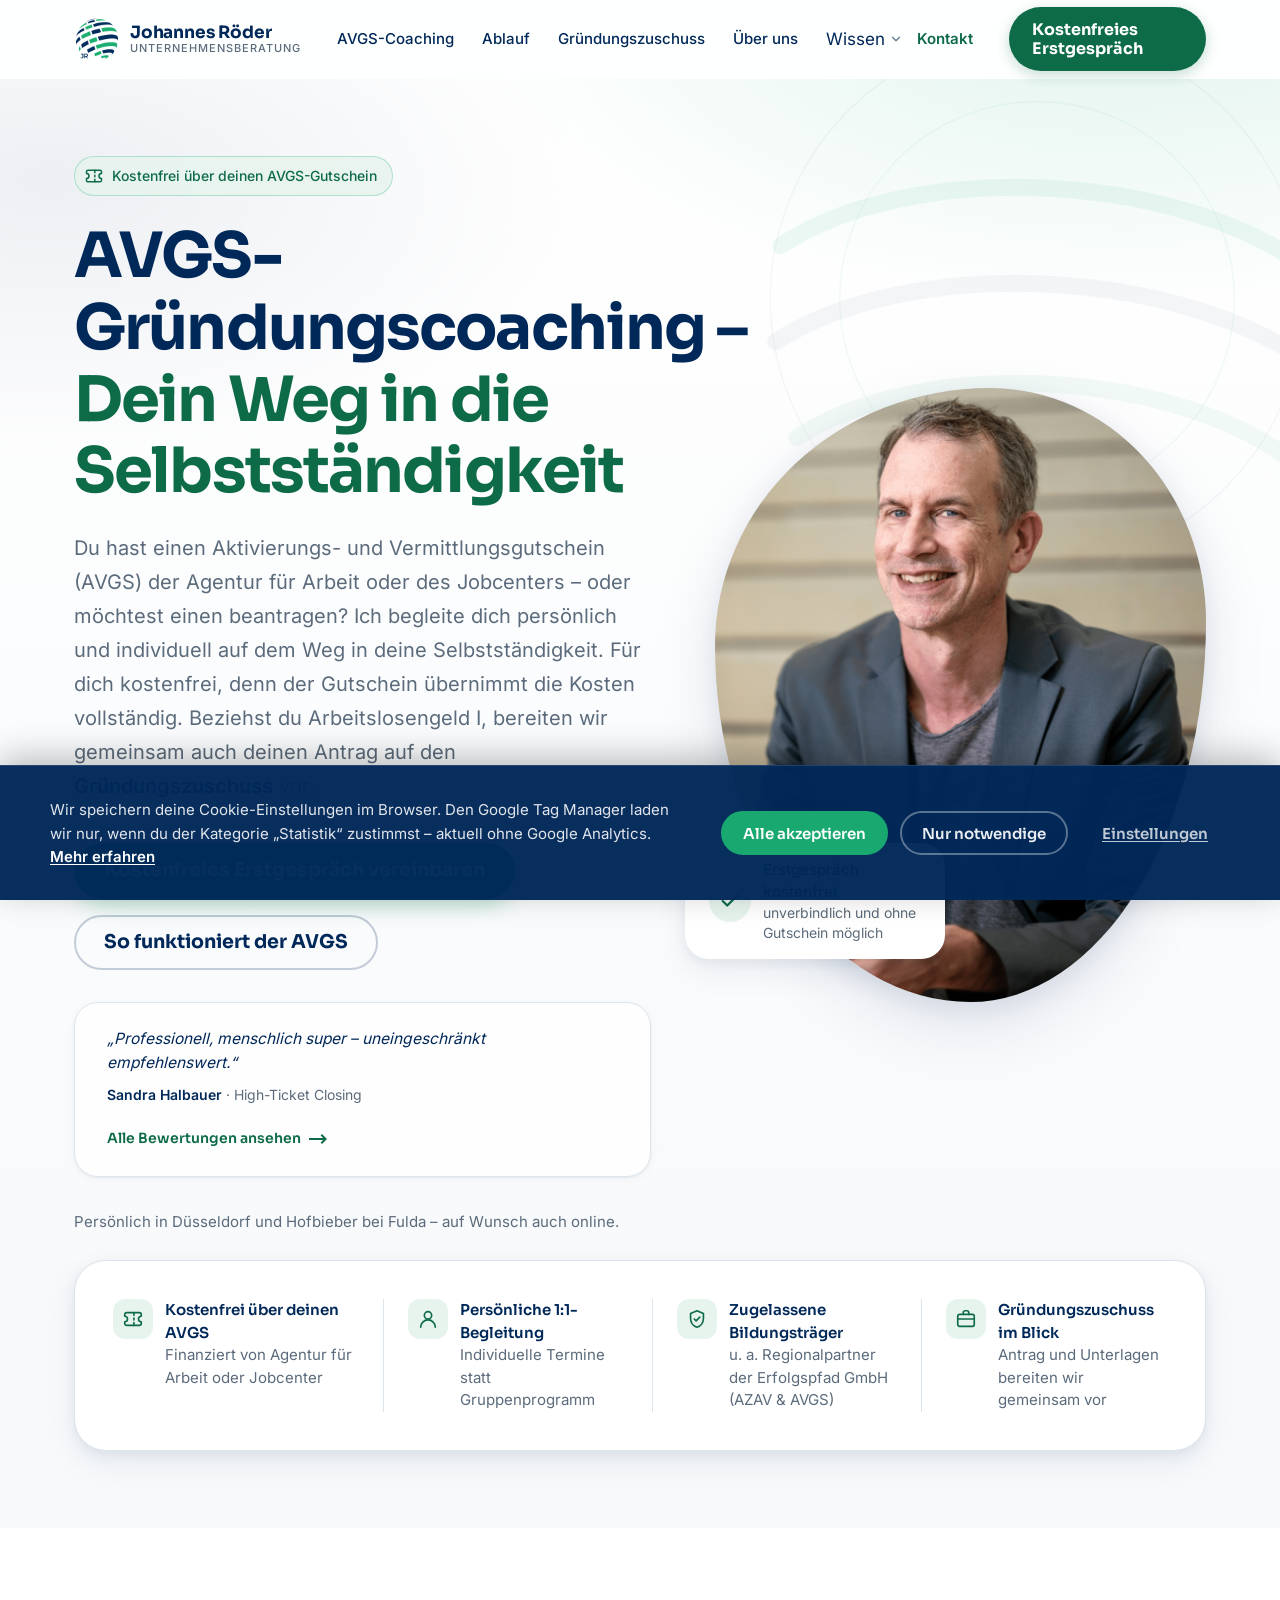
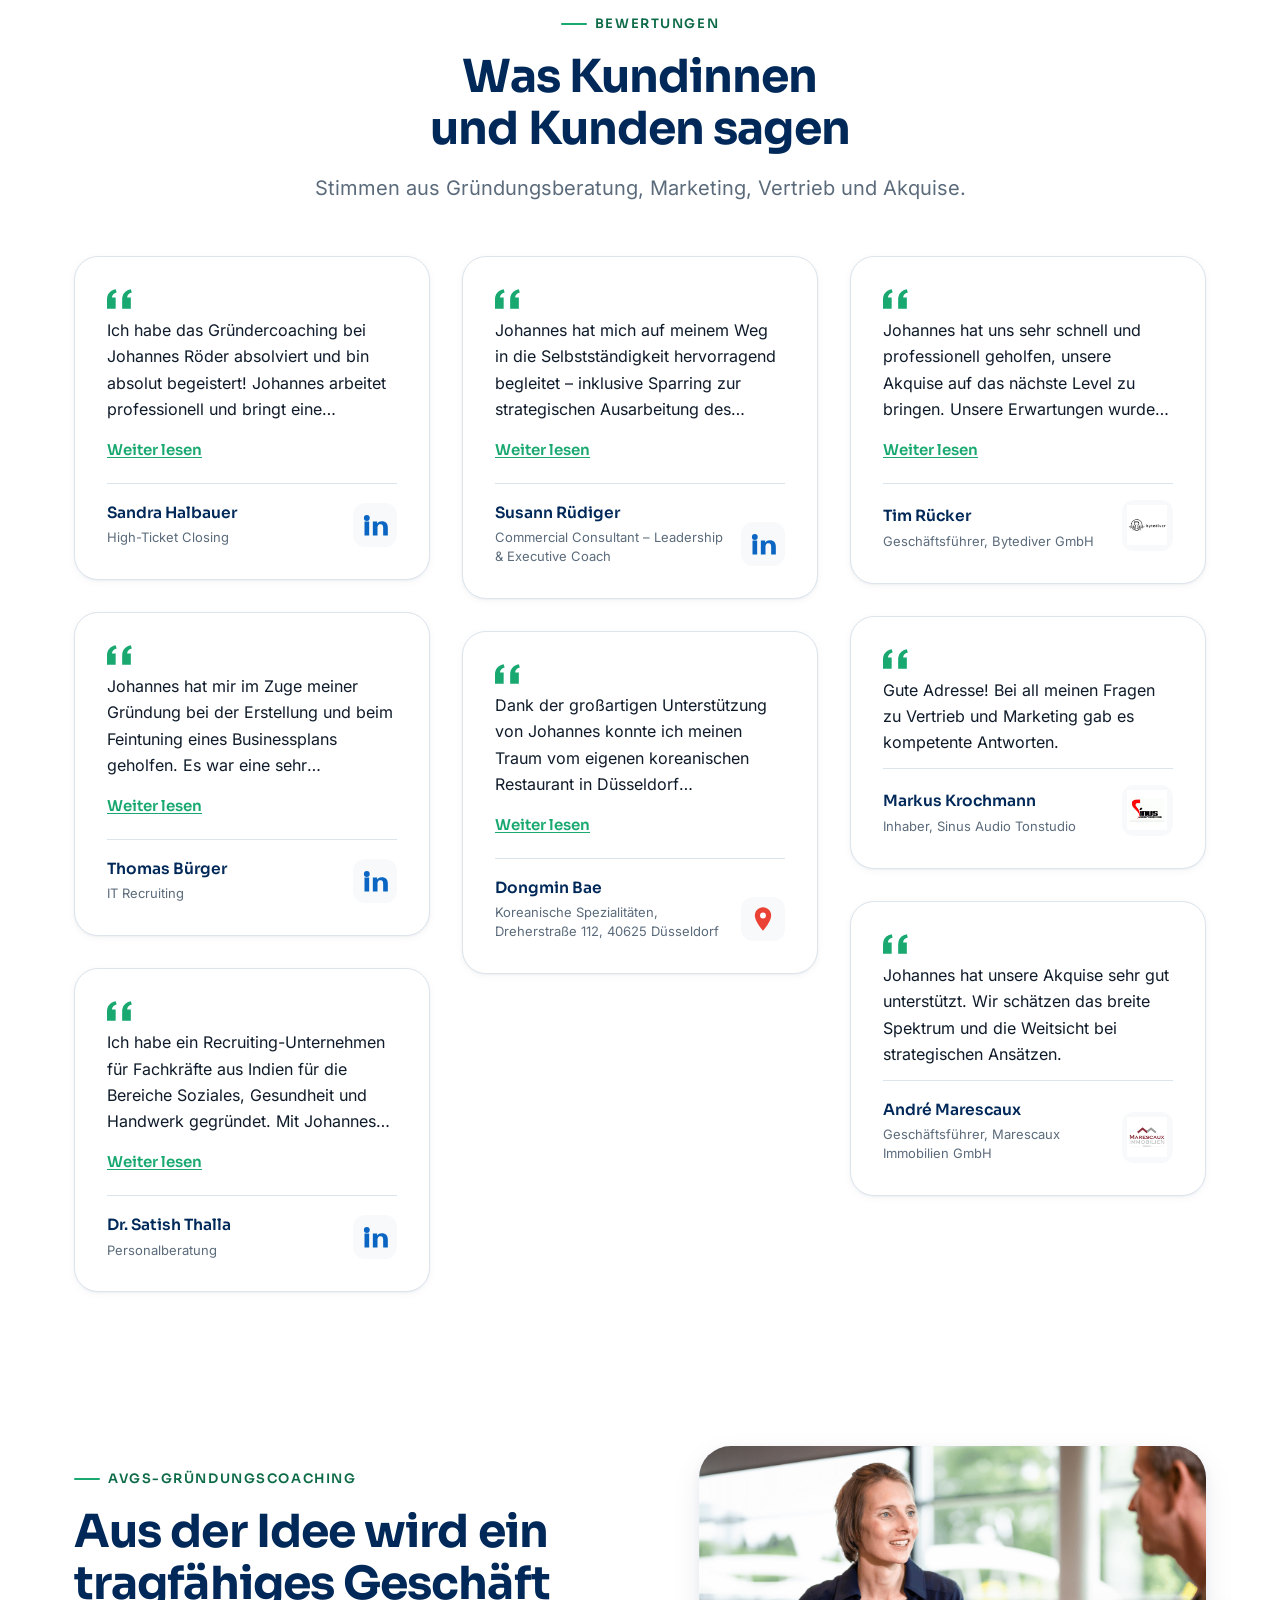
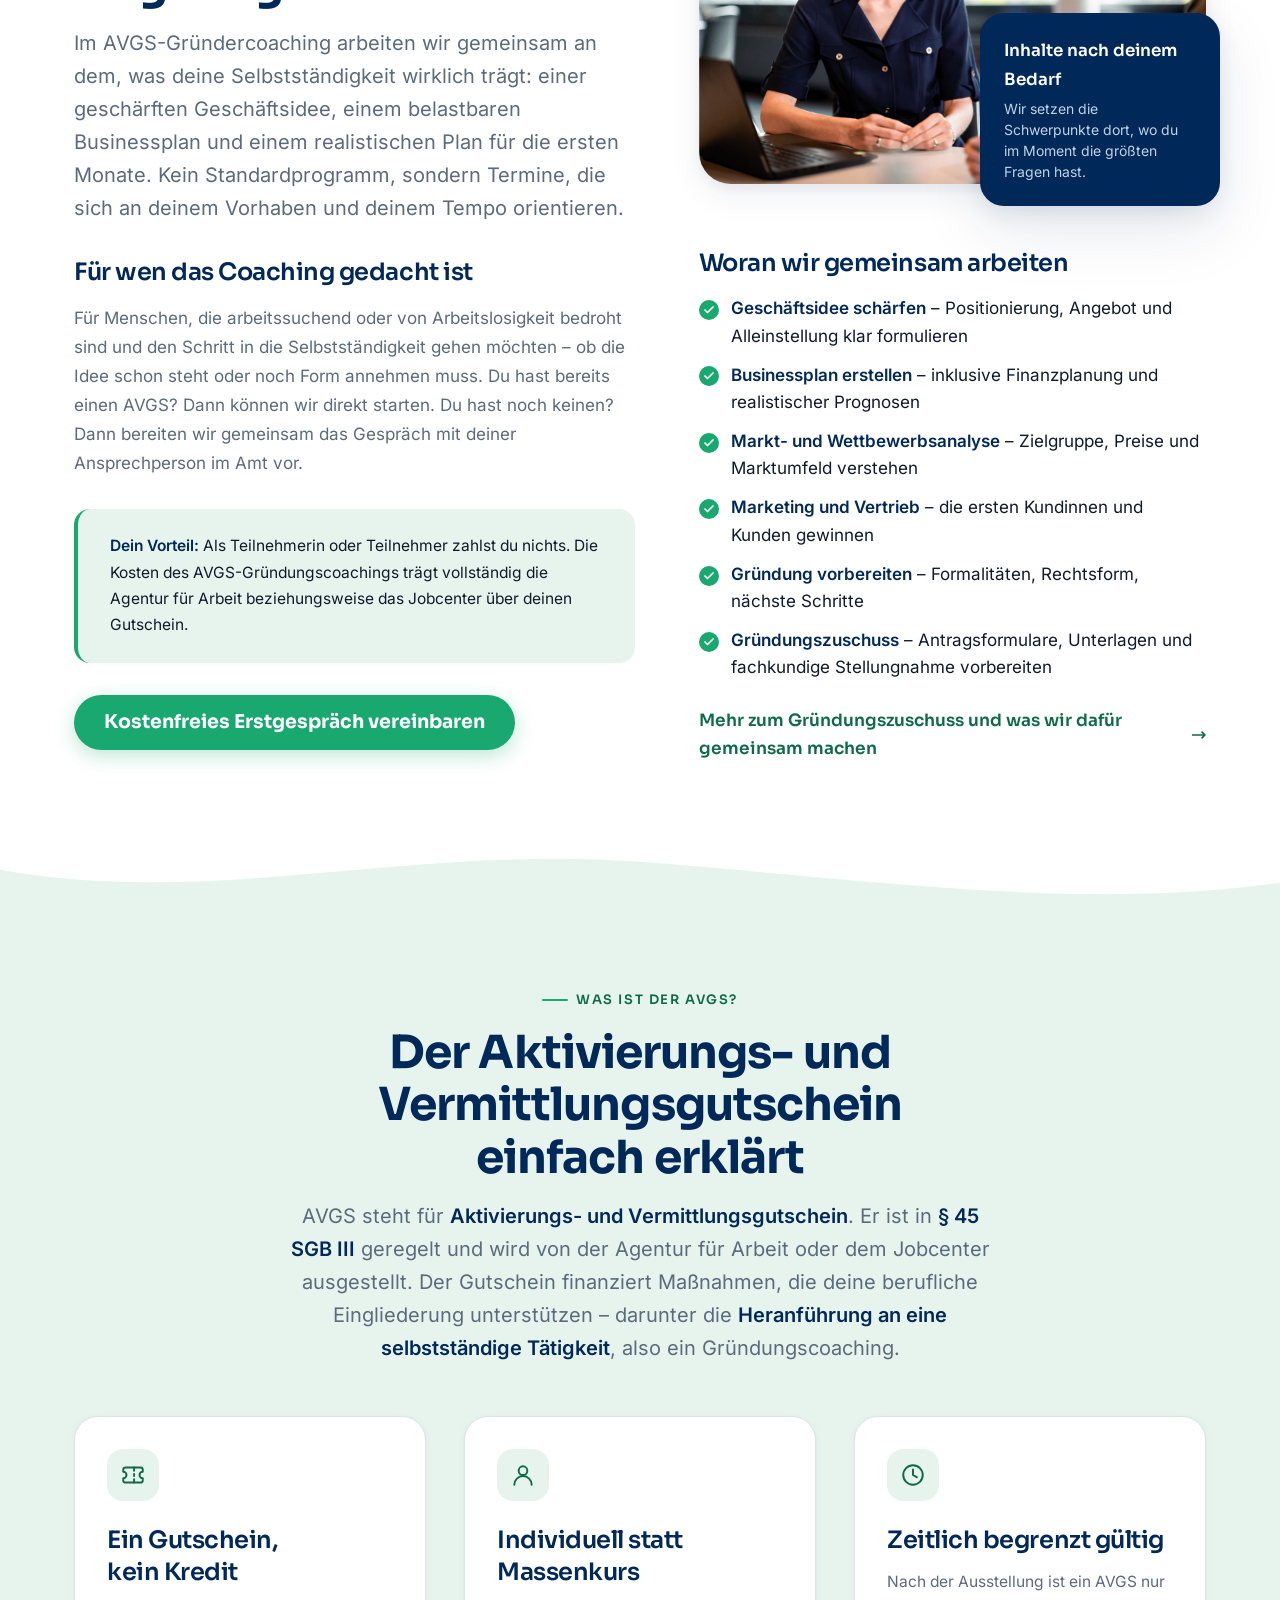
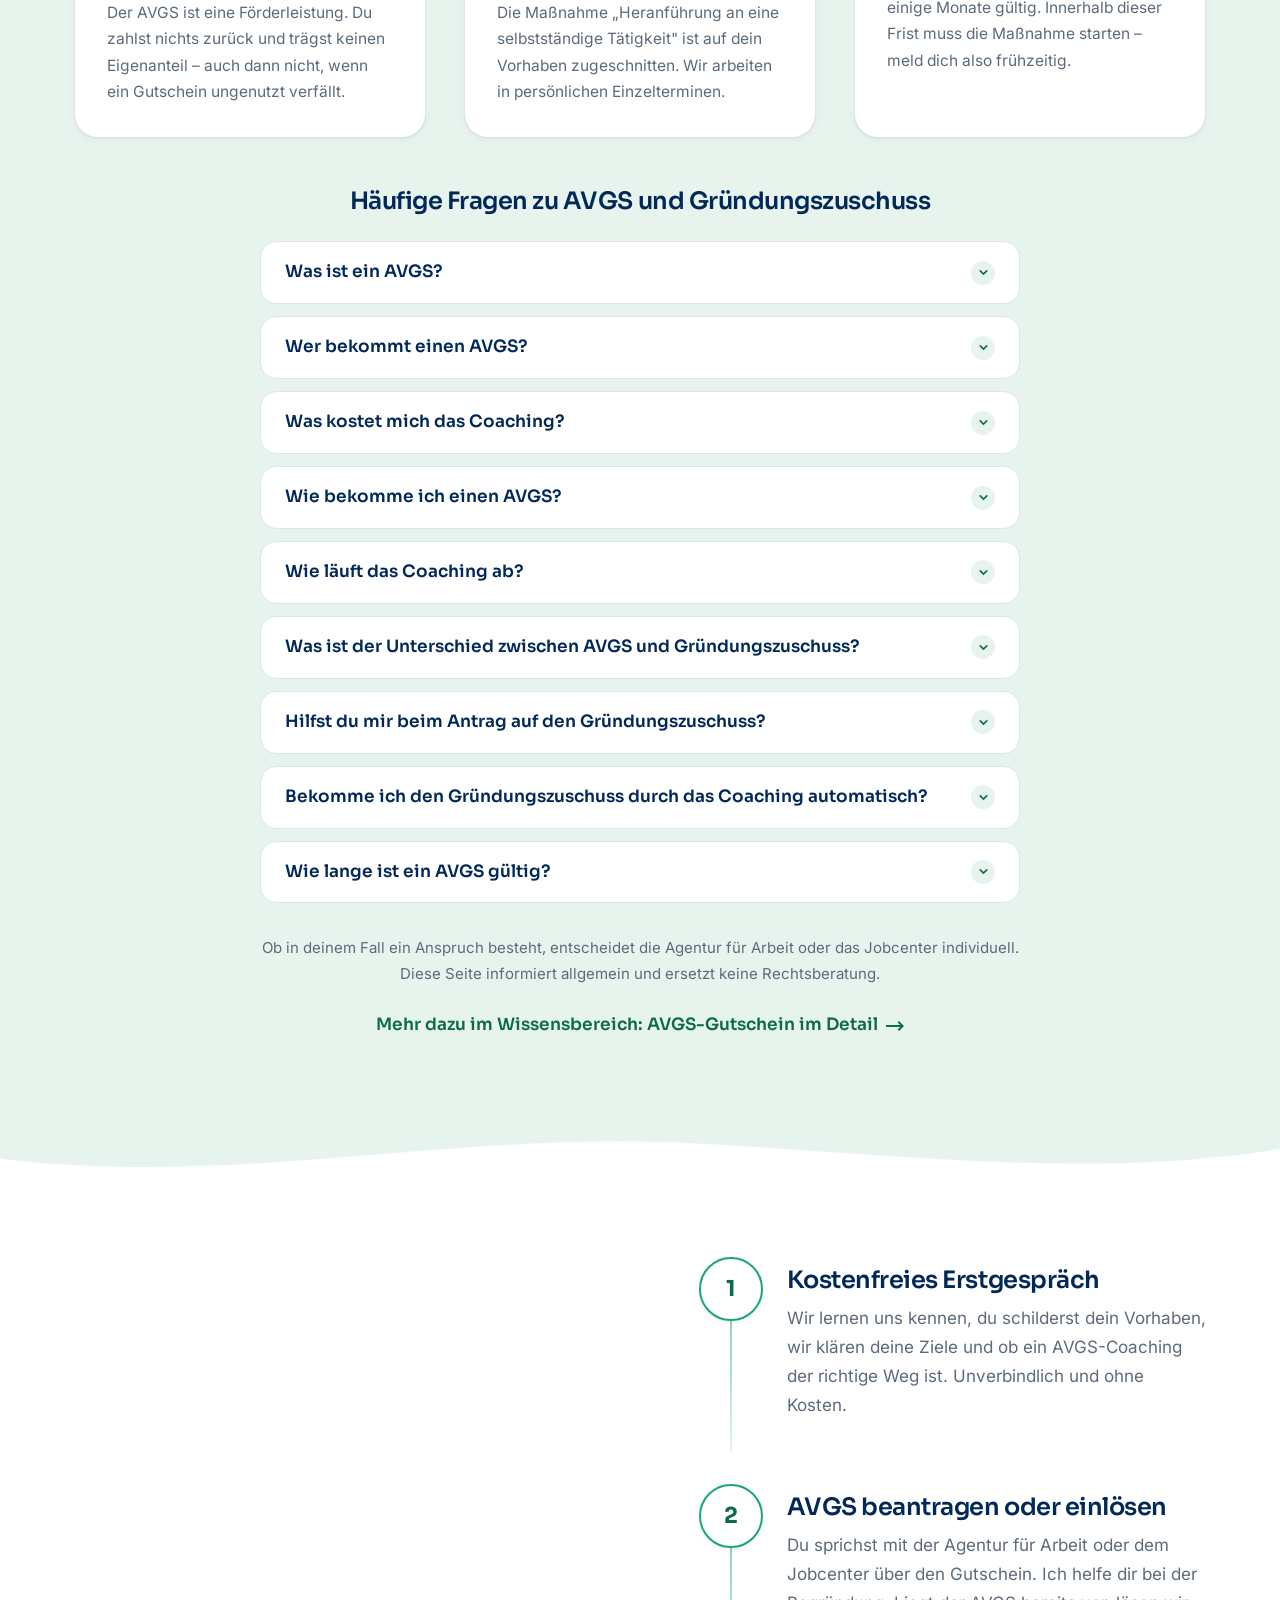
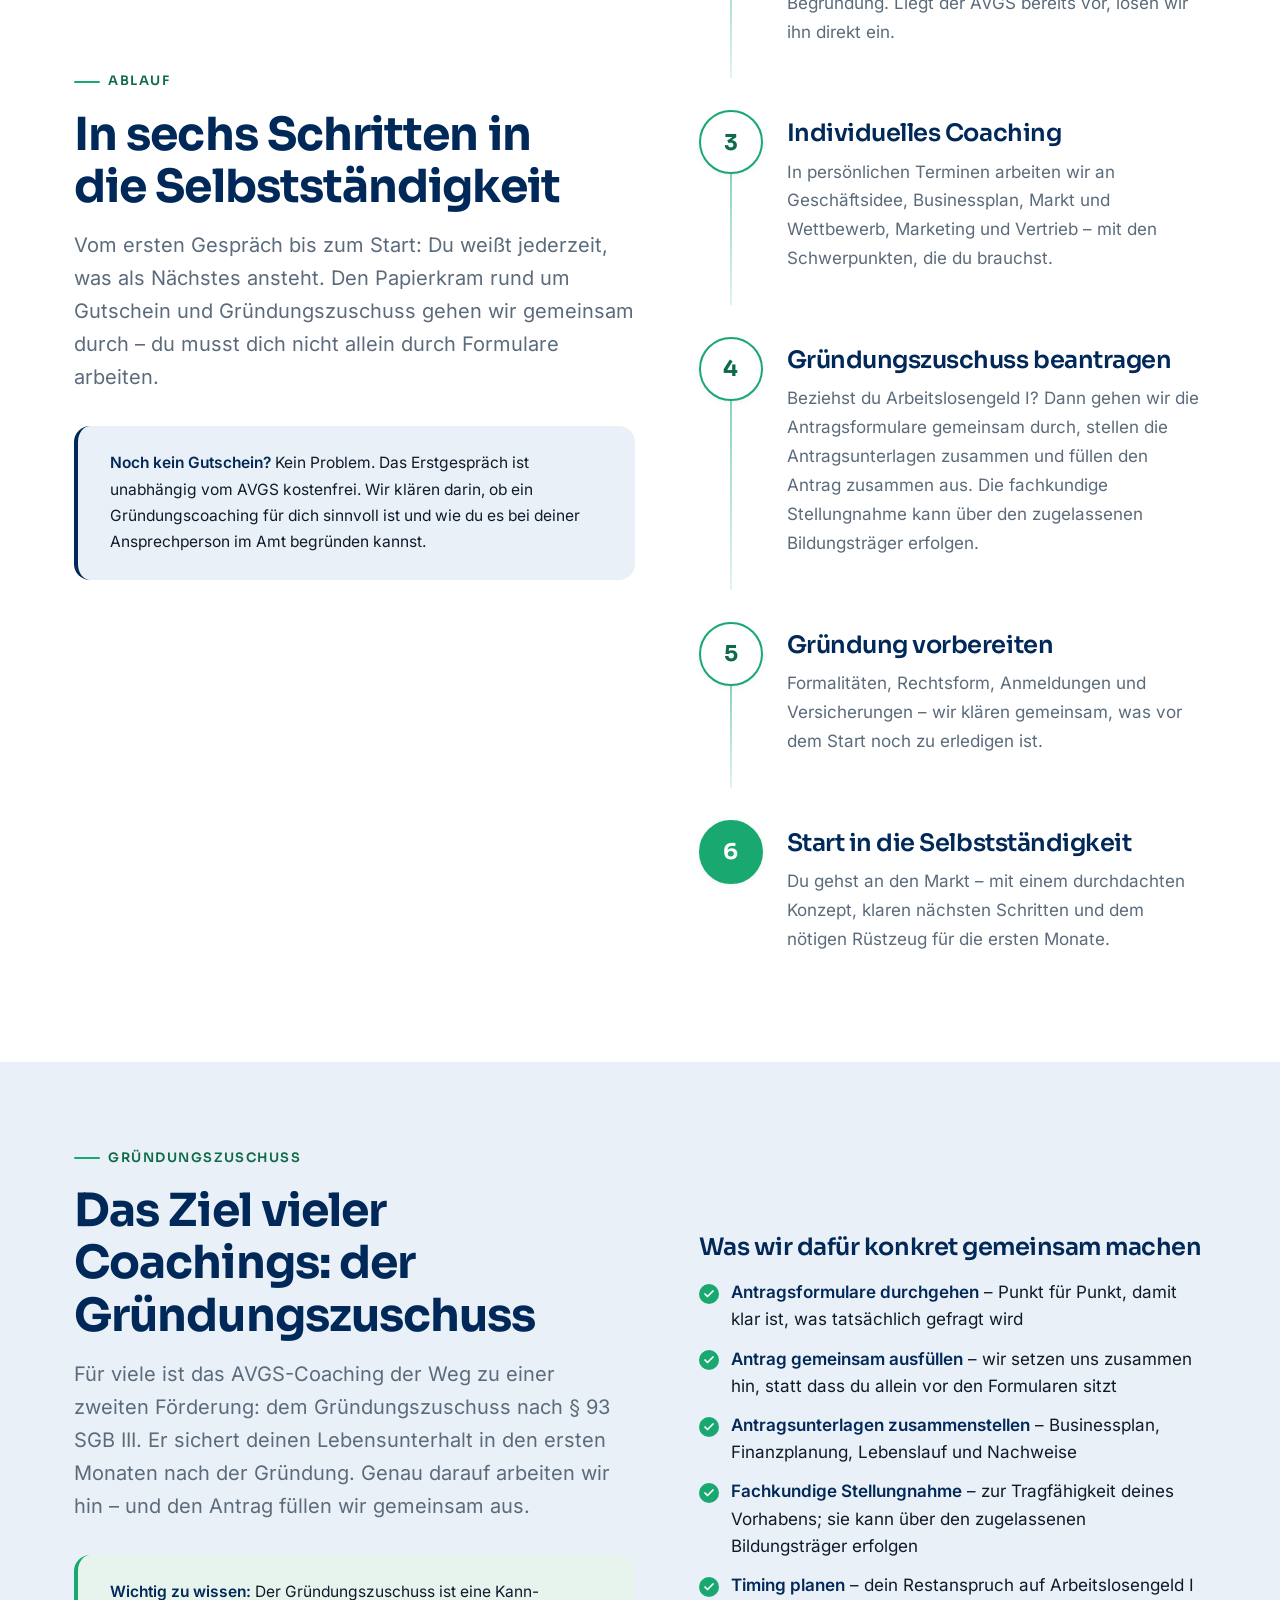
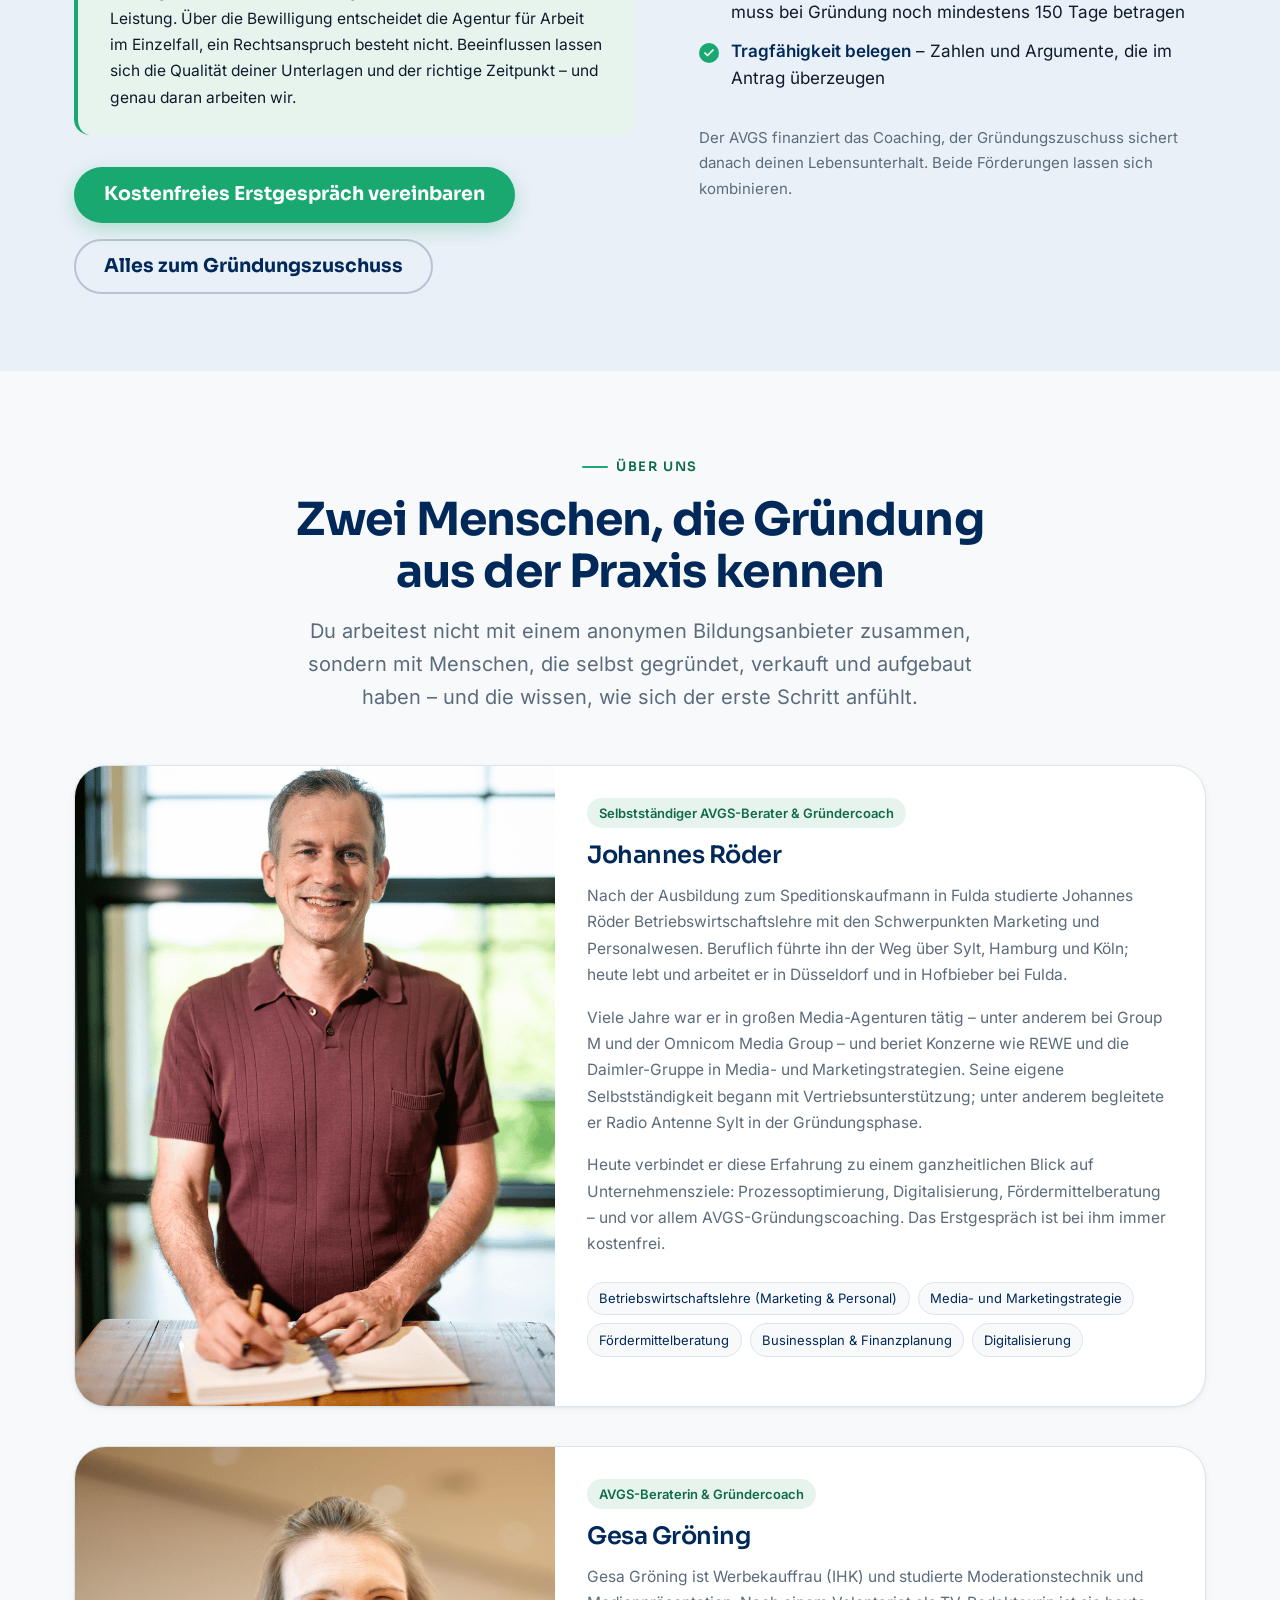
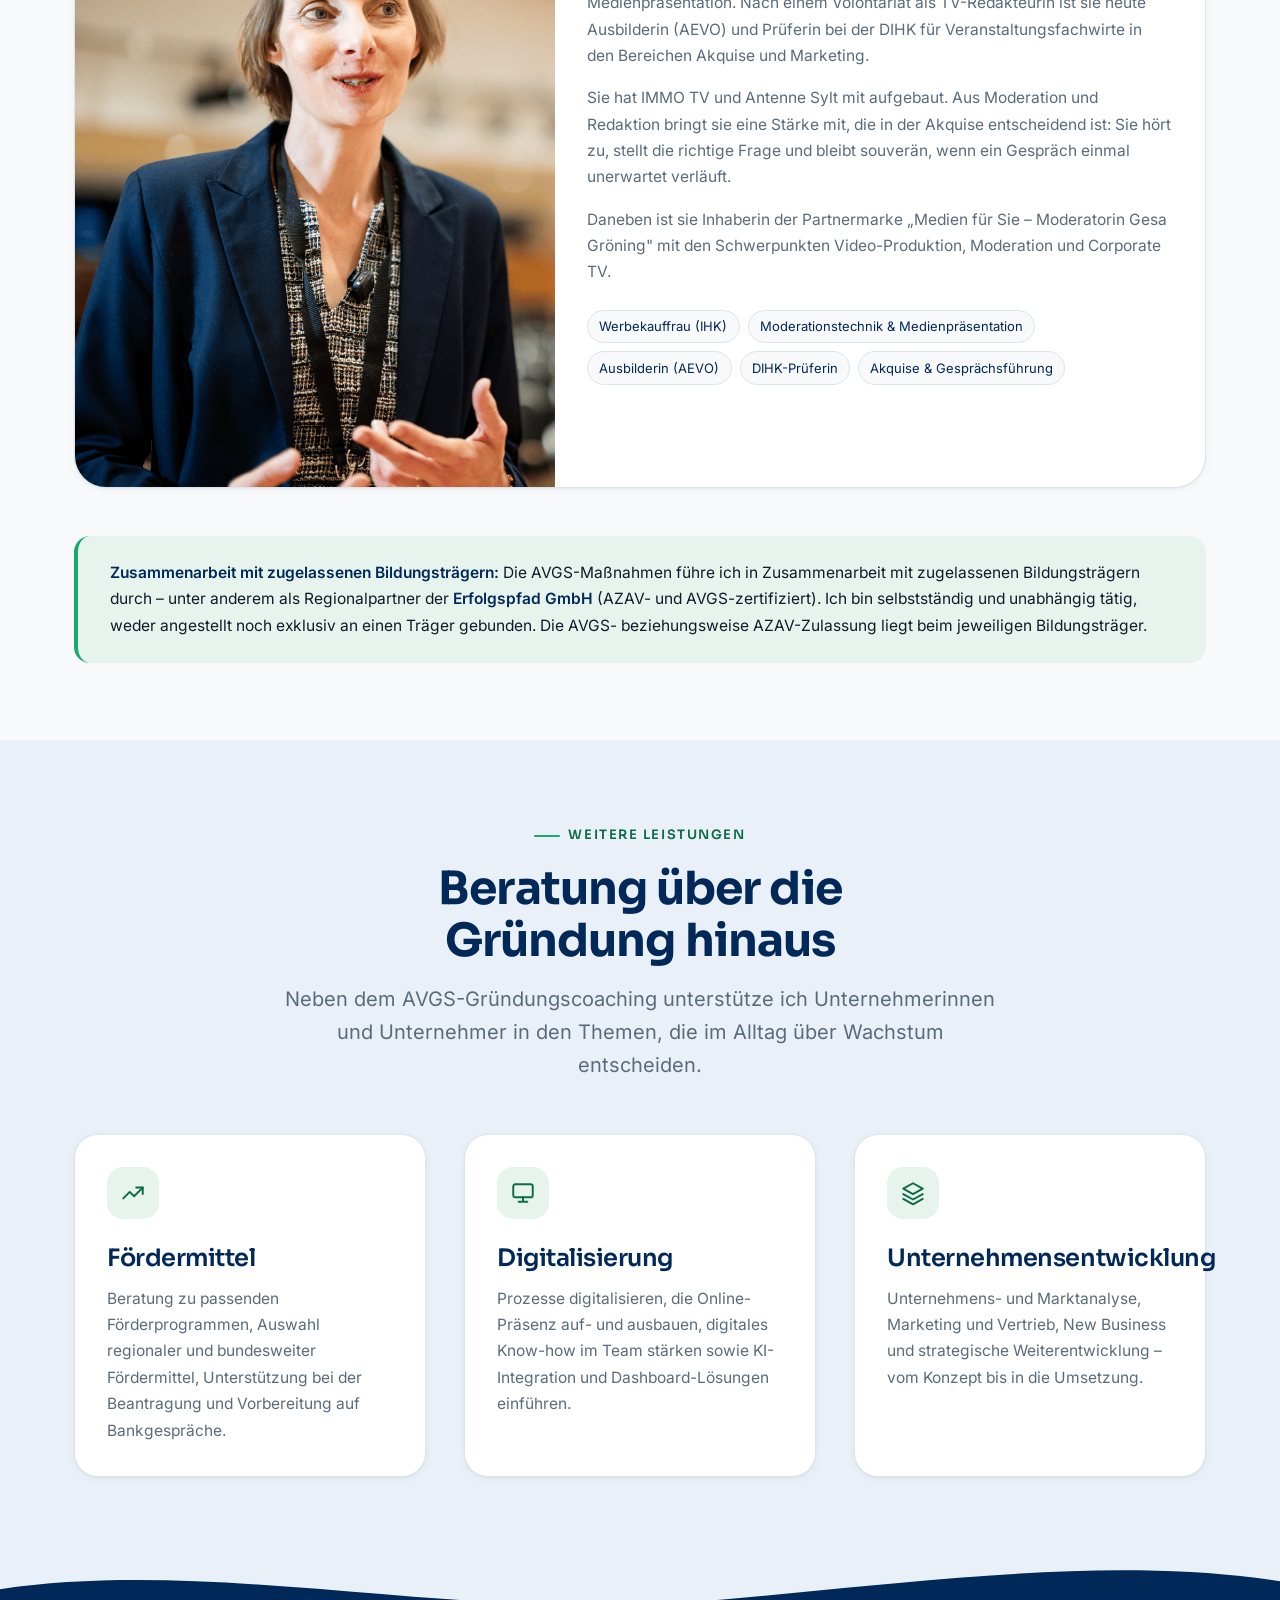
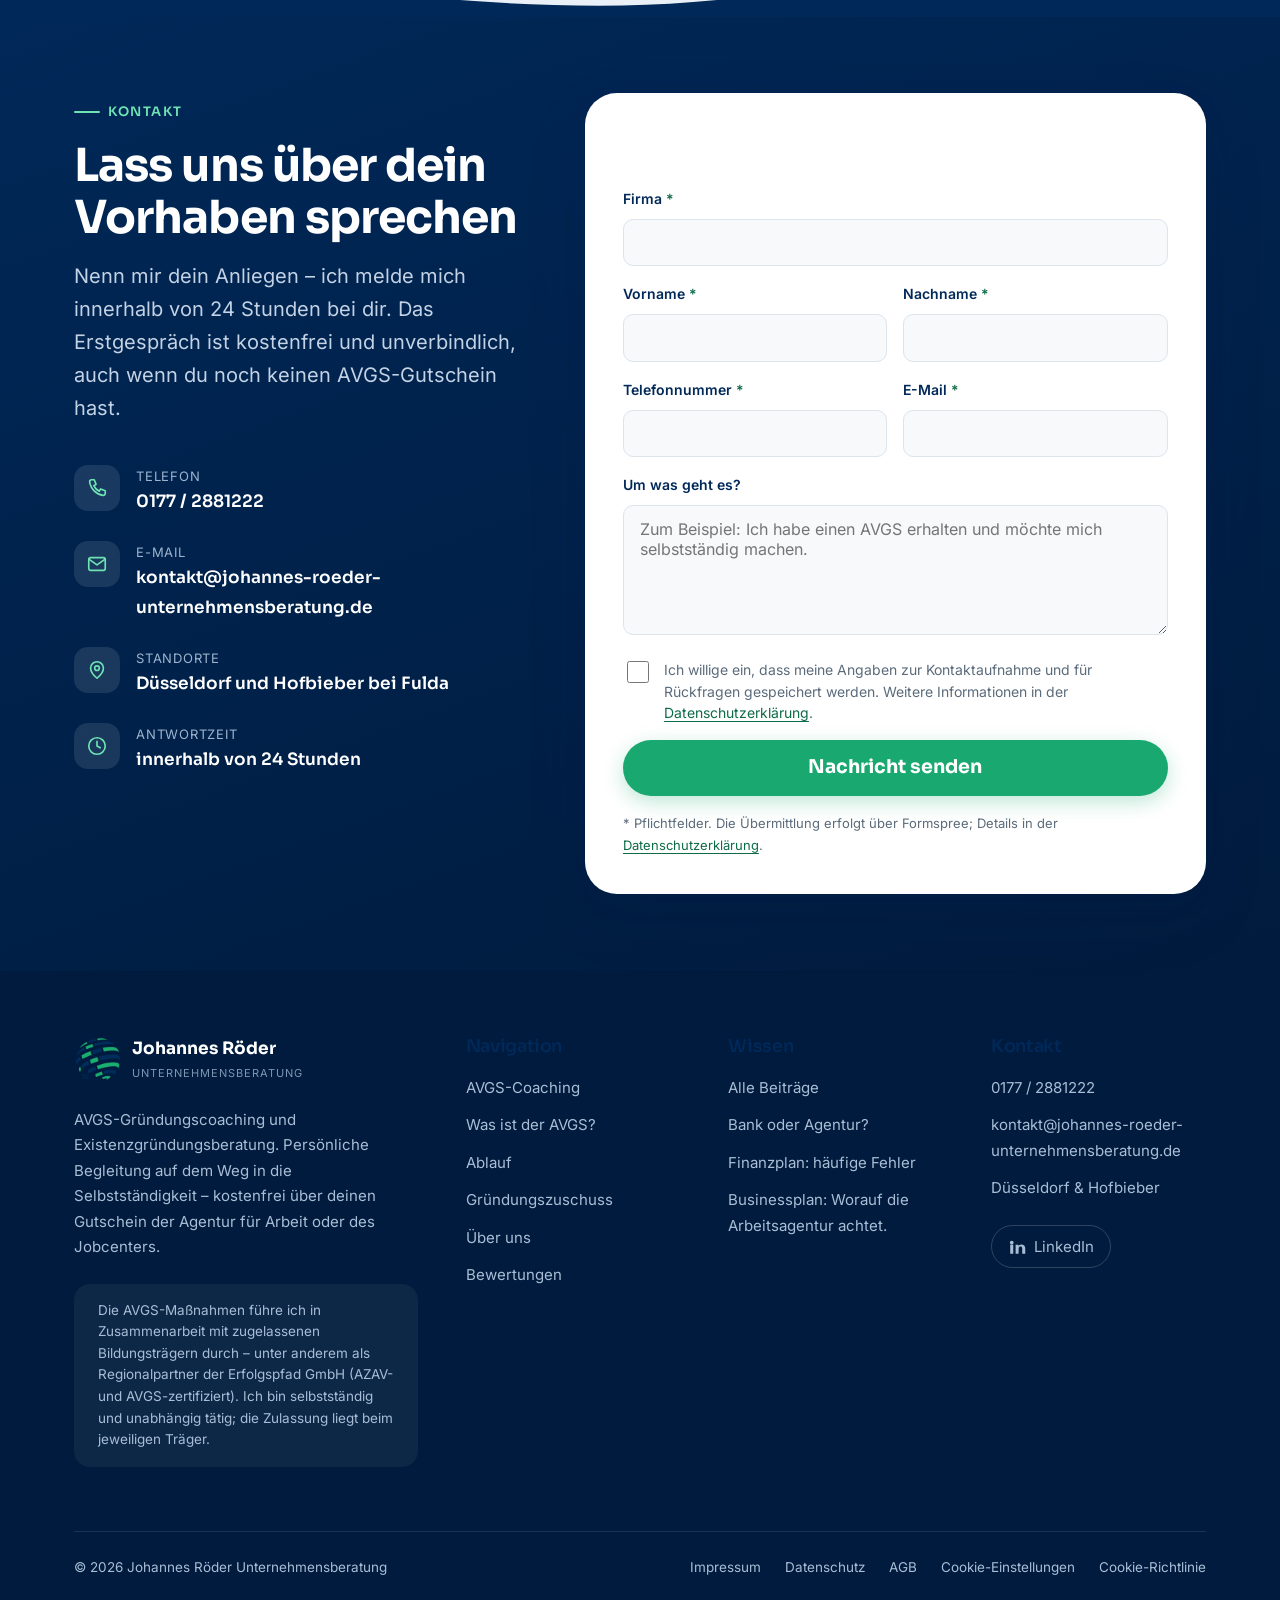
==== commit b4ba3fef: "Update testimonial content for Sandra Halbauer in index.html to enhance clarity and maintain consist" ====
--- a/index.html
+++ b/index.html
@@ -399,7 +399,7 @@
       <div class="quotes" data-reveal-group>
         <figure class="quote" data-reveal>
           <span class="quote__mark" aria-hidden="true"><svg width="26" height="20"><use href="#i-quote"/></svg></span>
-          <blockquote><p>Ich habe das Gründercoaching bei Johannes Röder (Akquise-Helfer) absolviert und bin absolut begeistert! Johannes arbeitet professionell und bringt eine beeindruckende Expertise mit. Gleichzeitig ist er menschlich super, was das Coaching sehr angenehm und persönlich macht. Alle meine Fragen wurden nicht nur beantwortet, sondern ich habe noch viel mehr wertvolle Insights erhalten. Der Austausch war toll, ich habe mich jederzeit sehr gut aufgehoben gefühlt. Ich kann Johannes und sein Coaching uneingeschränkt weiterempfehlen und werde es definitiv tun!</p></blockquote>
+          <blockquote><p>Ich habe das Gründercoaching bei Johannes Röder absolviert und bin absolut begeistert! Johannes arbeitet professionell und bringt eine beeindruckende Expertise mit. Gleichzeitig ist er menschlich super, was das Coaching sehr angenehm und persönlich macht. Alle meine Fragen wurden nicht nur beantwortet, sondern ich habe noch viel mehr wertvolle Insights erhalten. Der Austausch war toll, ich habe mich jederzeit sehr gut aufgehoben gefühlt. Ich kann Johannes und sein Coaching uneingeschränkt weiterempfehlen und werde es definitiv tun!</p></blockquote>
           <footer class="quote__footer">
             <div class="quote__meta">
               <cite>Sandra Halbauer</cite>
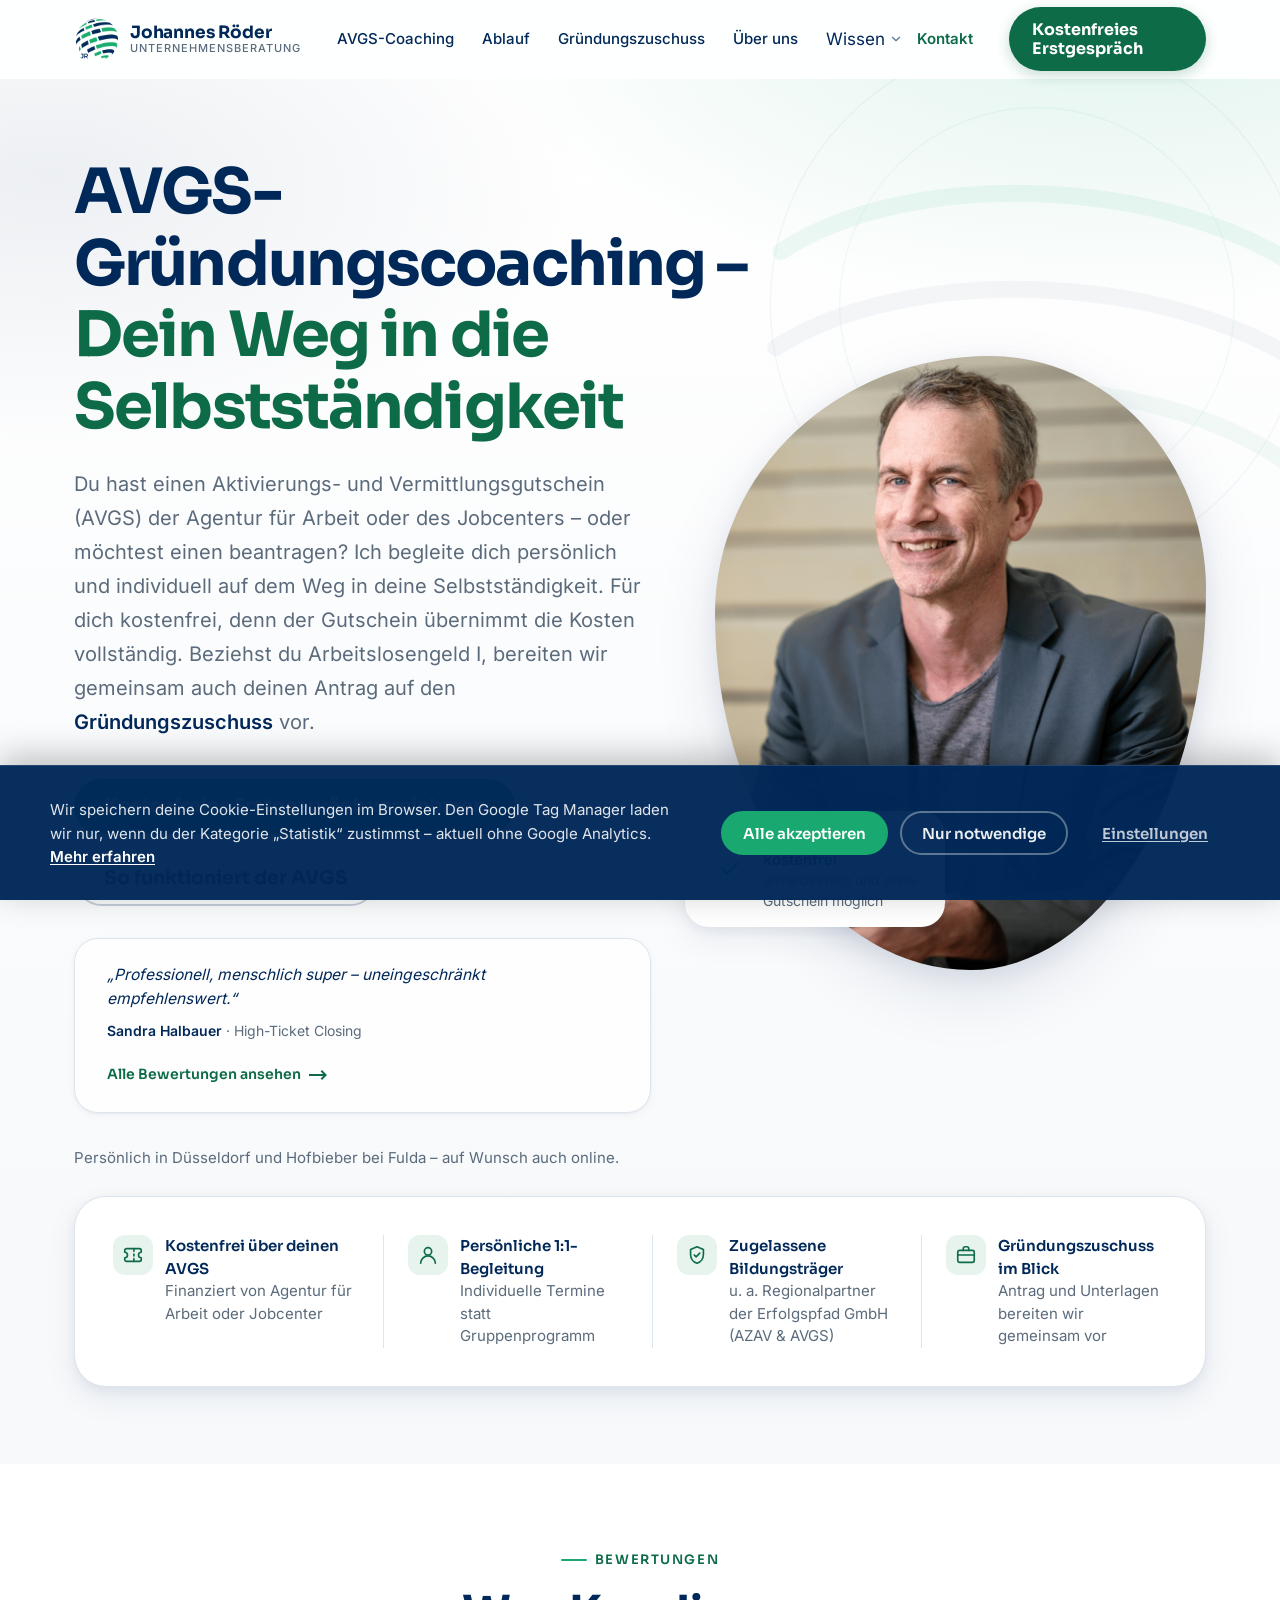
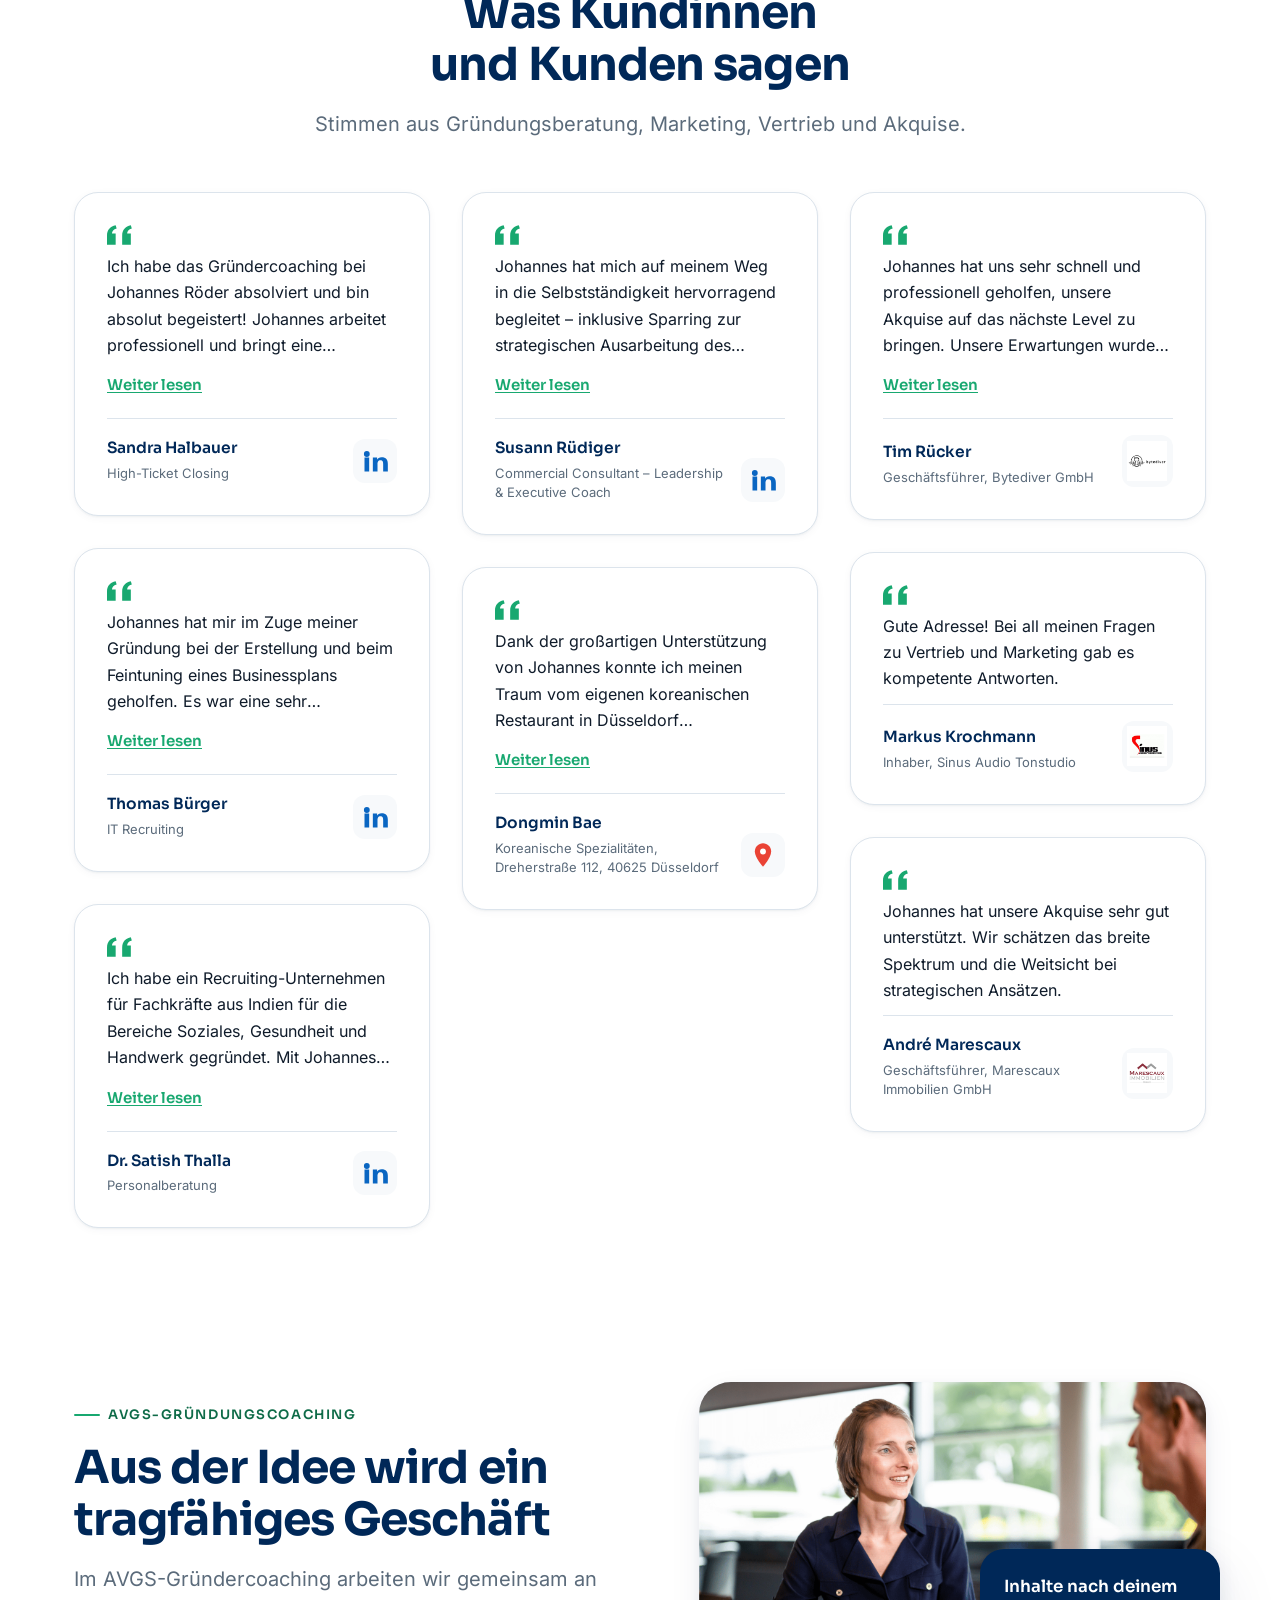
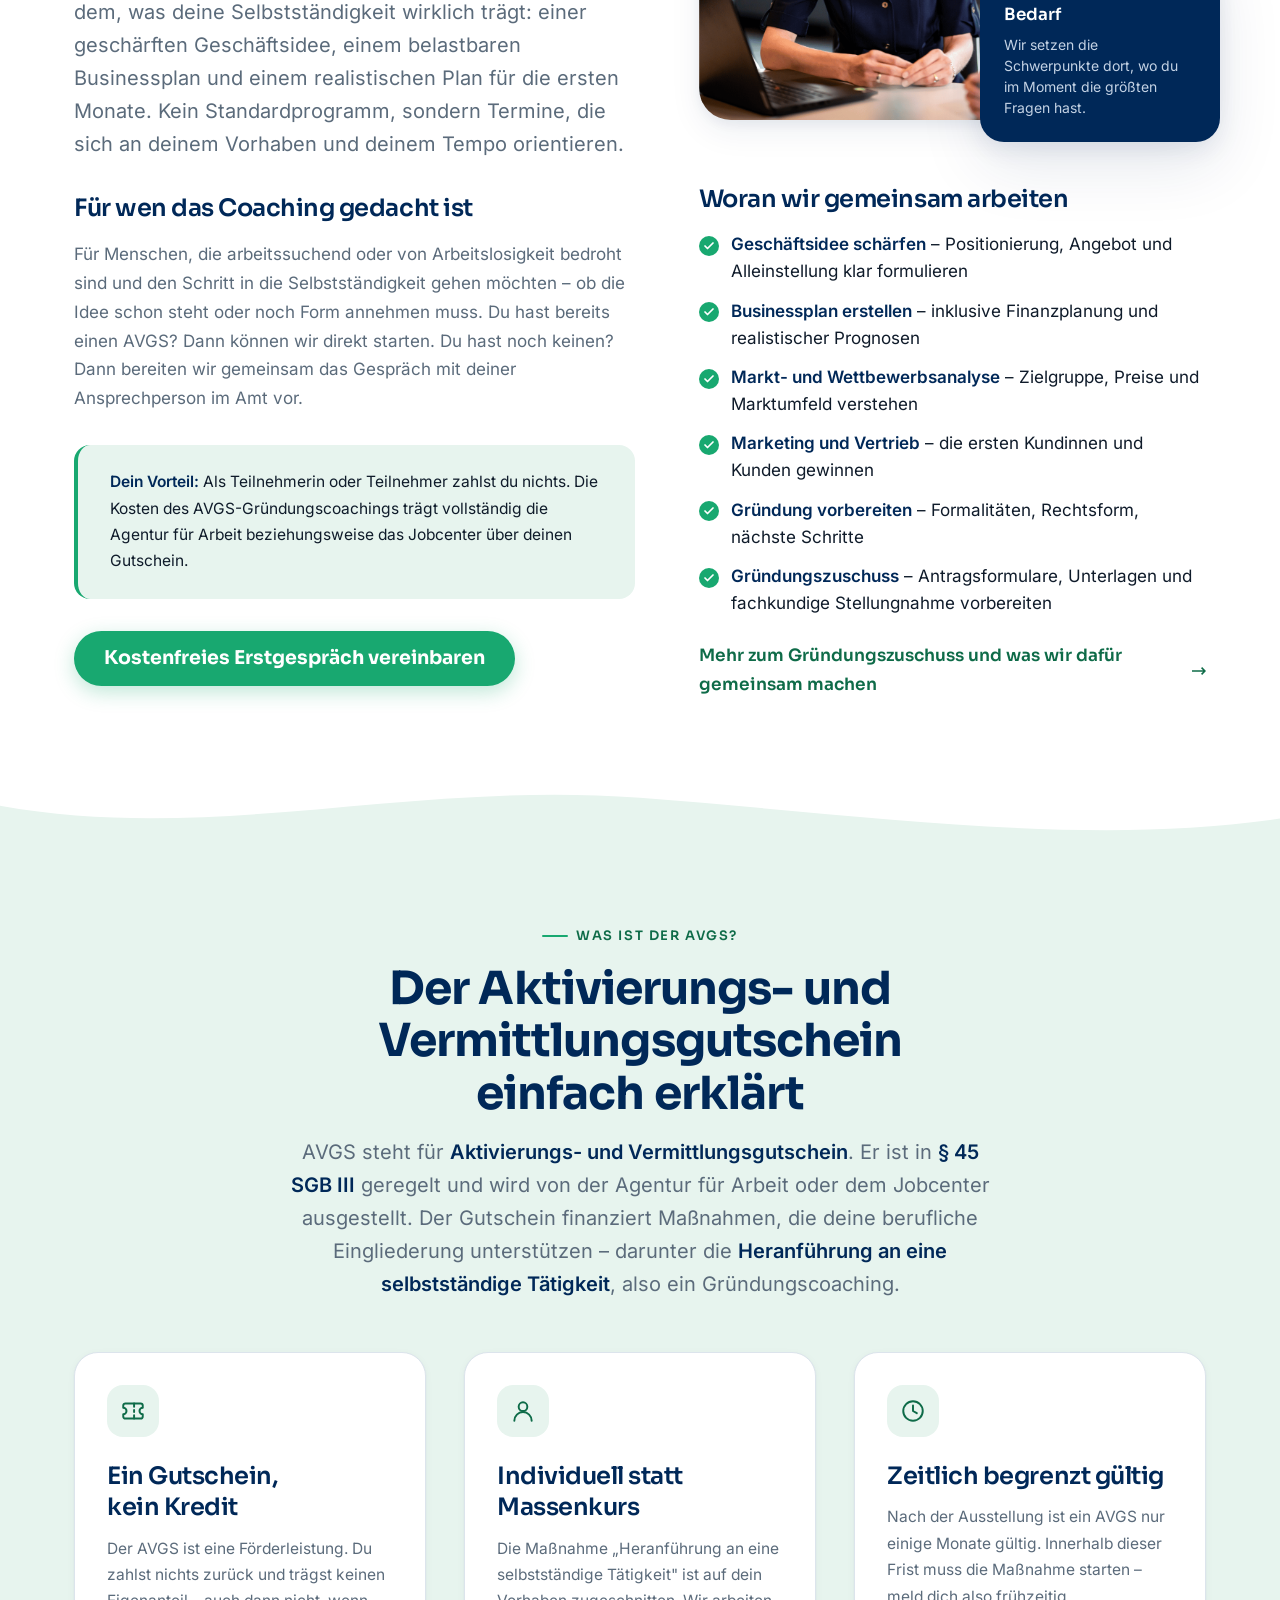
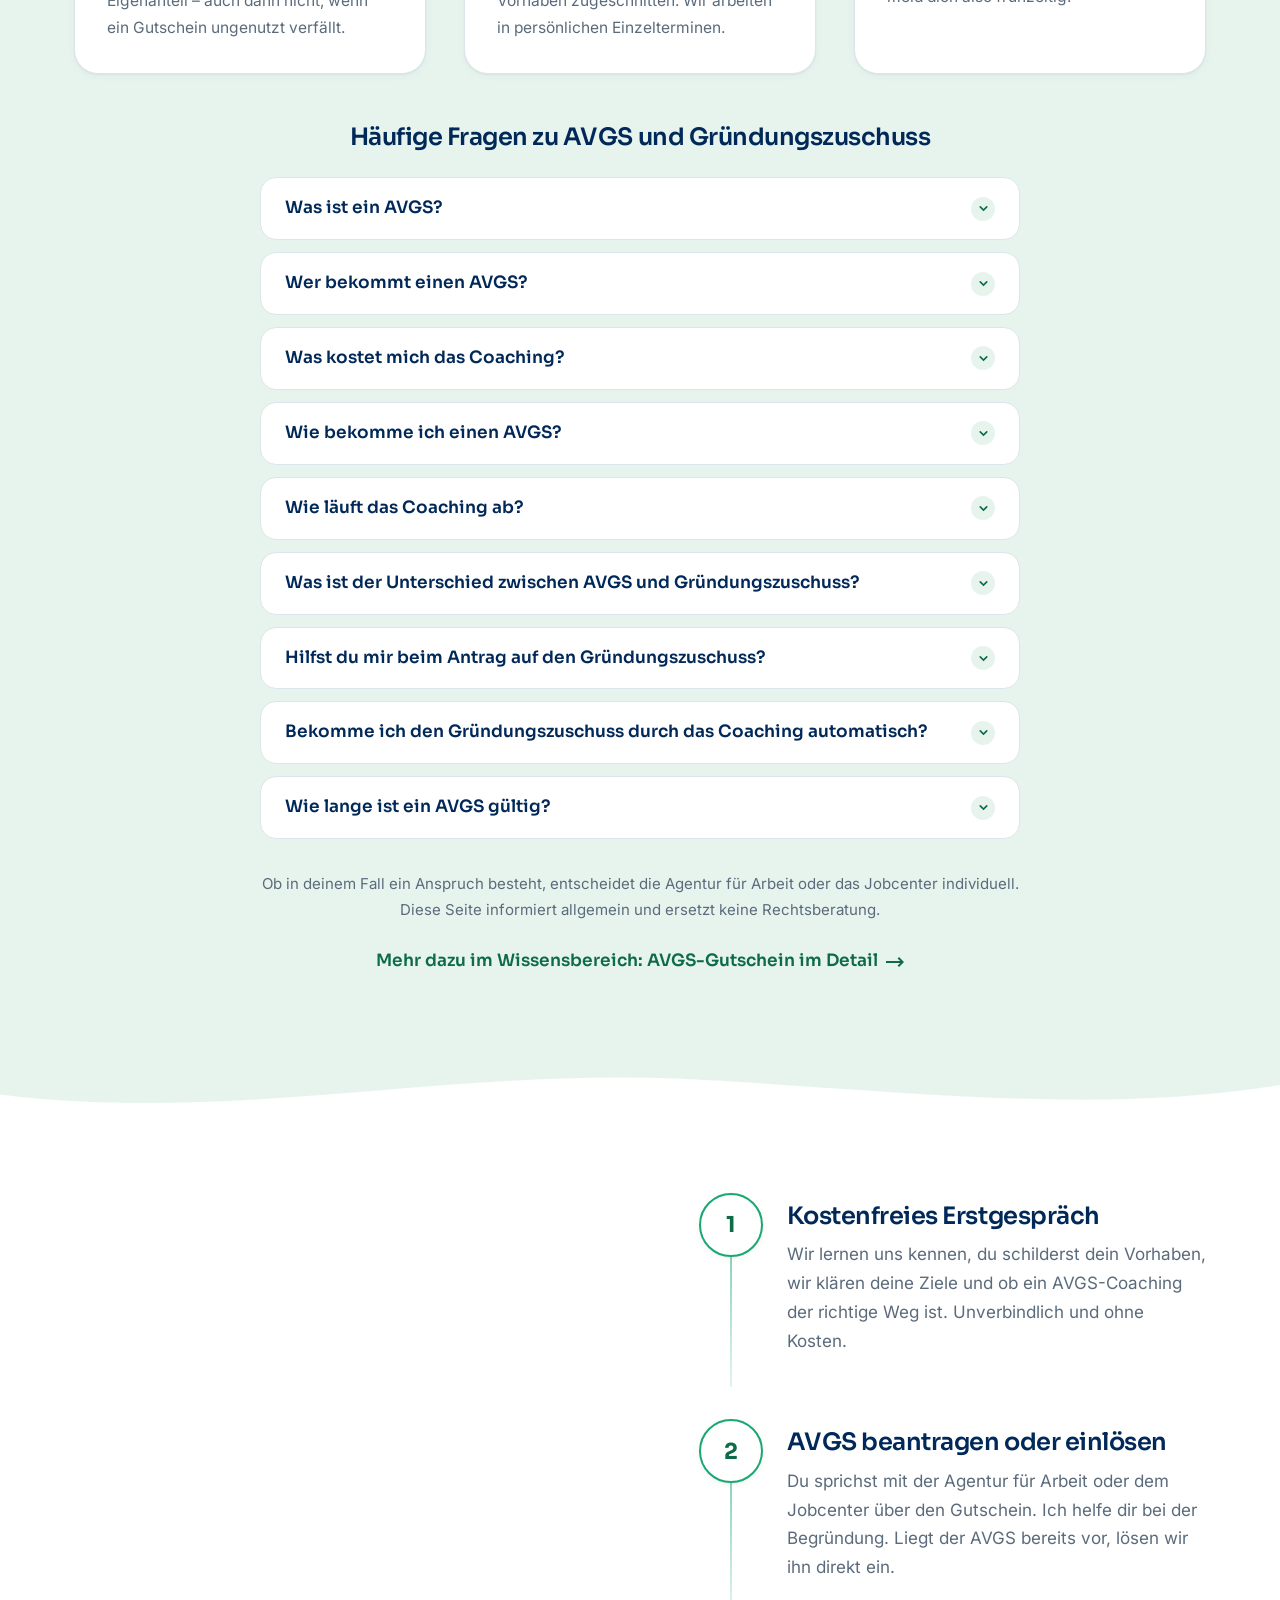
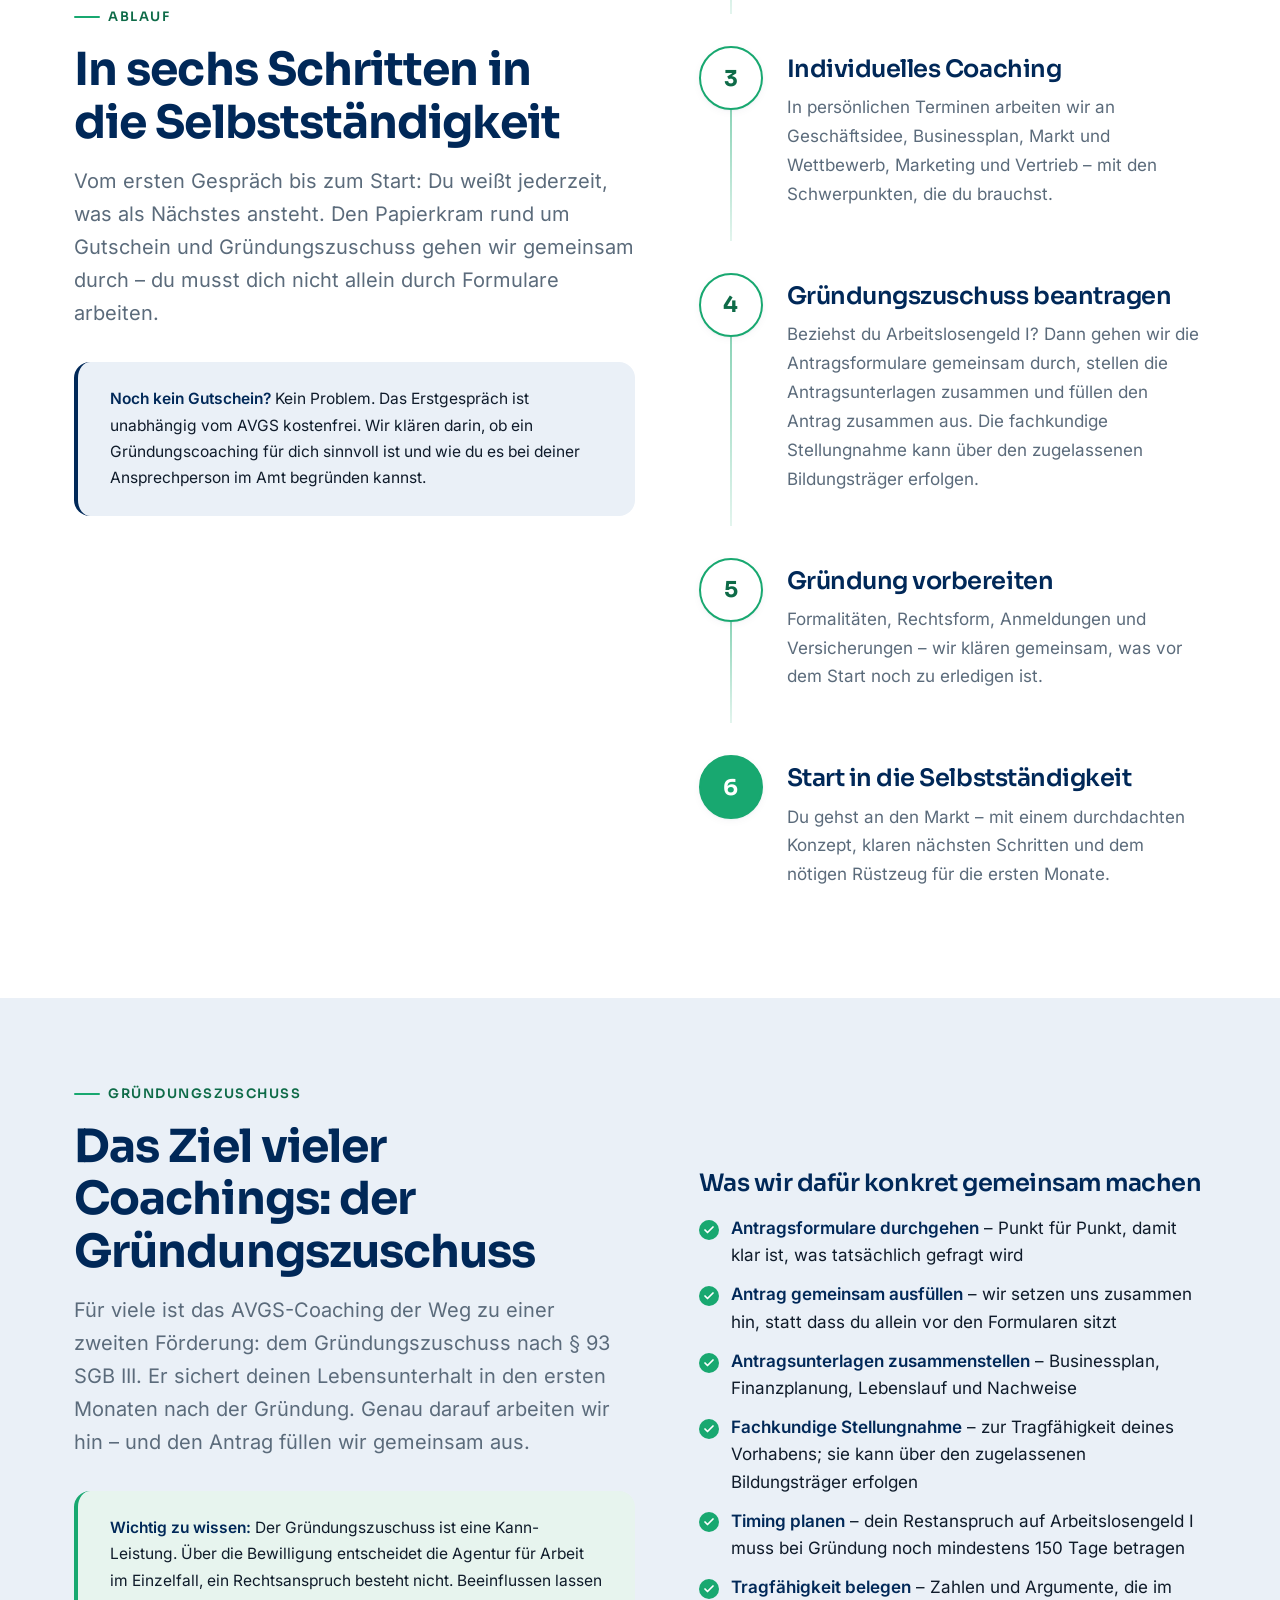
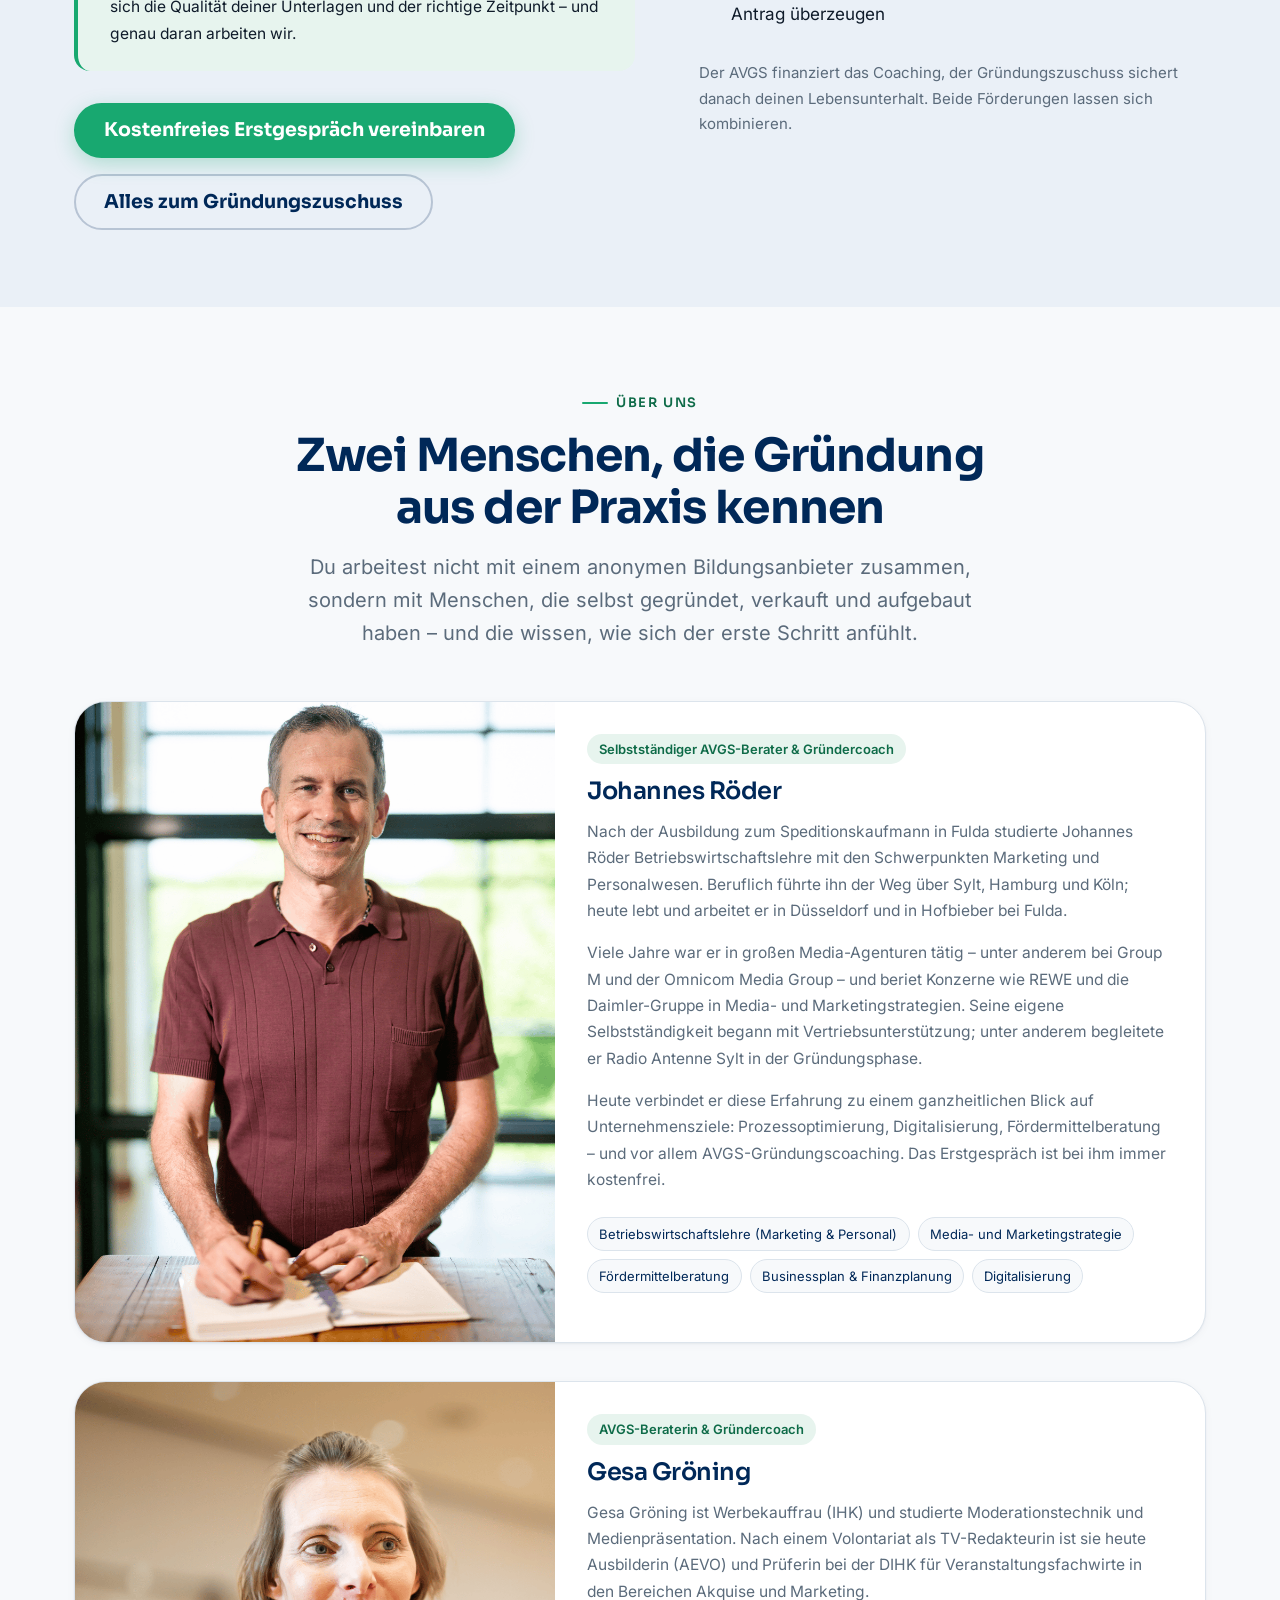
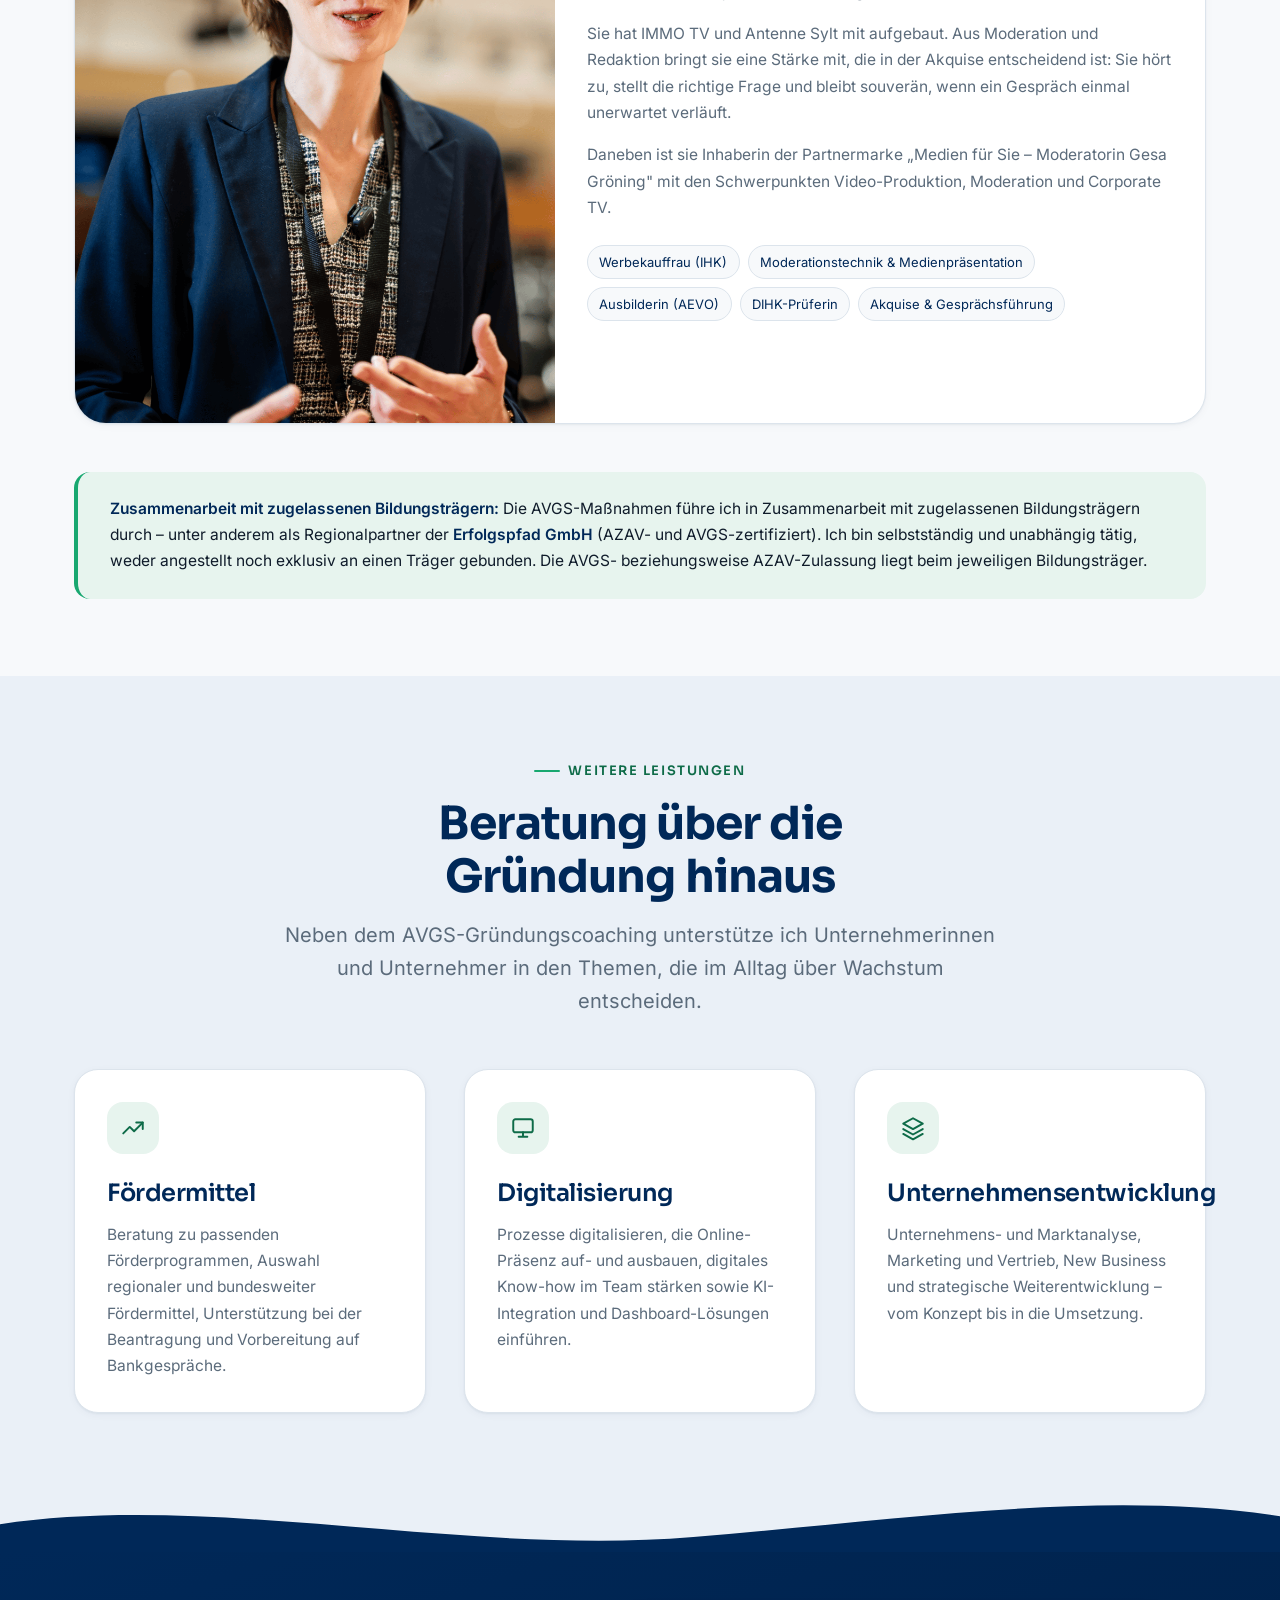
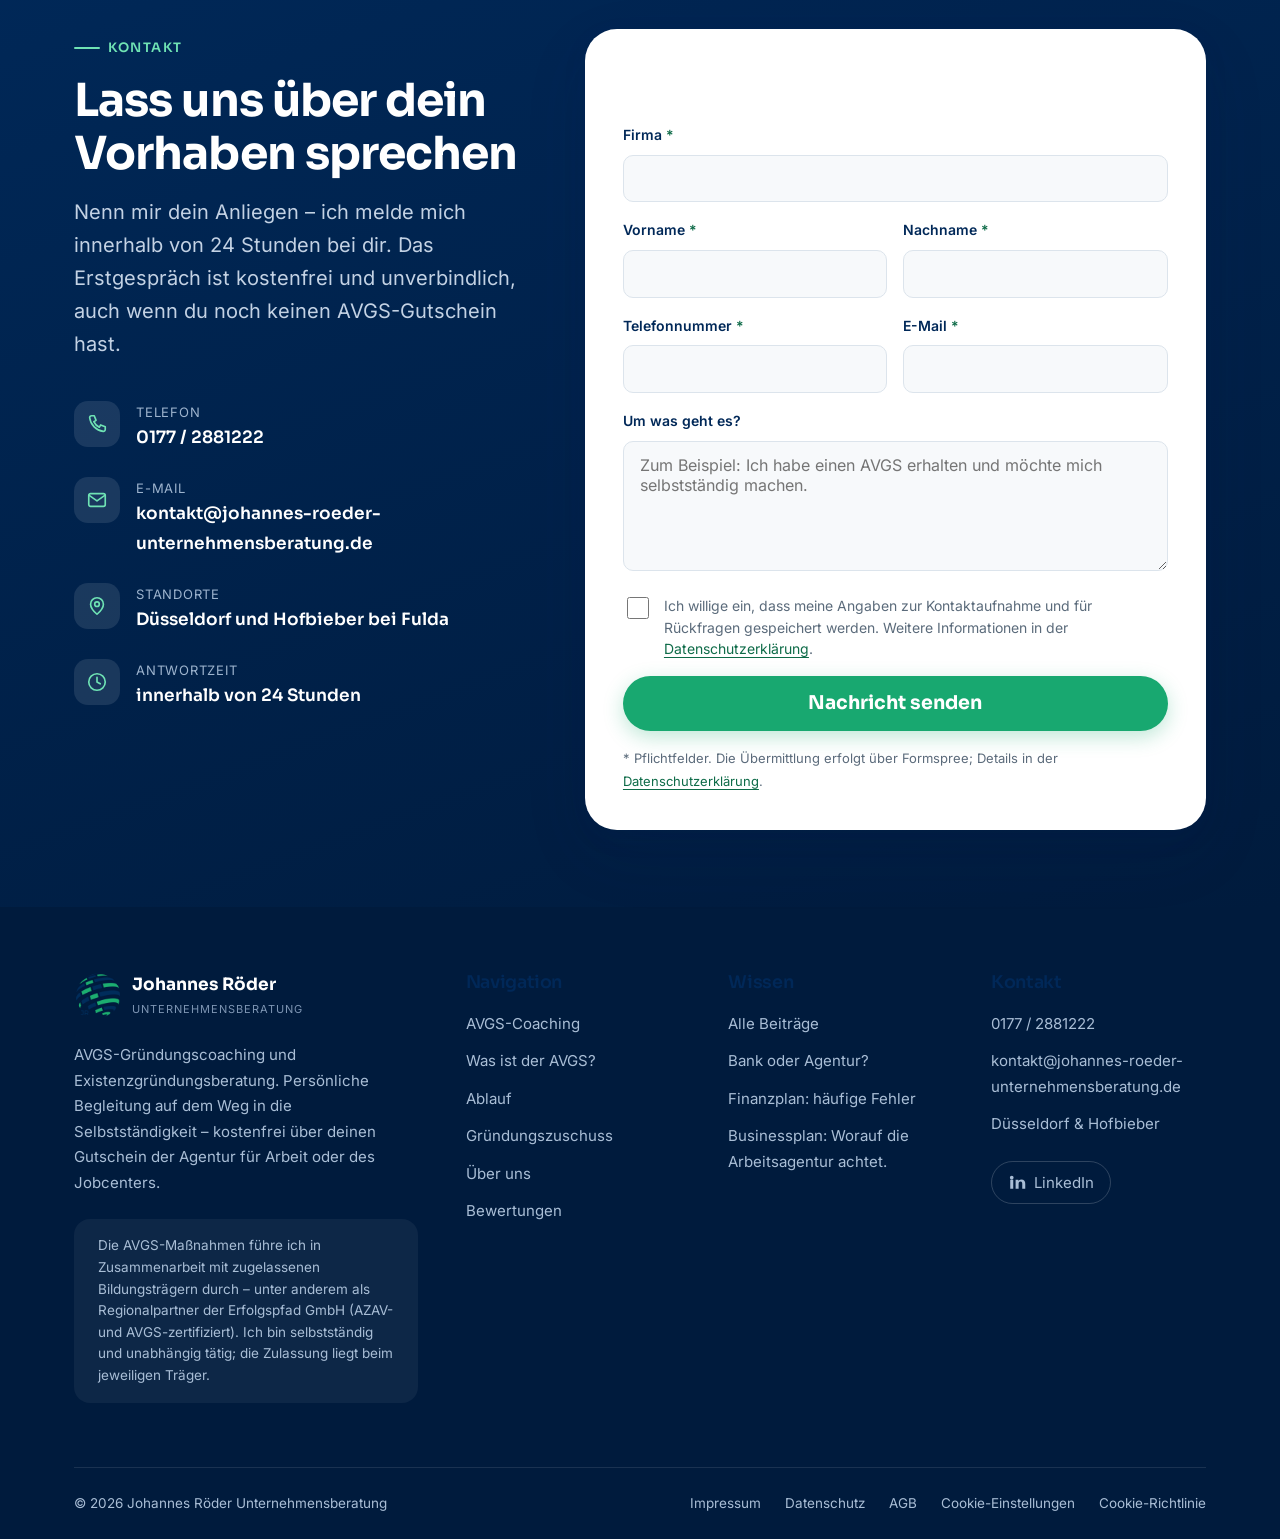
==== commit 67784326: "Remove the hero badge from index.html and corresponding styles from styles.css to streamline the lay" ====
--- a/index.html
+++ b/index.html
@@ -307,11 +307,6 @@
 
     <div class="container hero__grid">
       <div data-reveal>
-        <p class="hero__badge">
-          <svg width="20" height="20" aria-hidden="true"><use href="#i-ticket"/></svg>
-          Kostenfrei über deinen AVGS-Gutschein
-        </p>
-
         <h1>AVGS-Gründungscoaching&nbsp;– <em>Dein Weg in die Selbstständigkeit</em></h1>
 
         <p class="hero__sub">
--- a/assets/css/styles.css
+++ b/assets/css/styles.css
@@ -671,21 +671,6 @@
   gap: clamp(var(--sp-7), 5vw, var(--sp-10));
   align-items: center;
 }
-
-.hero__badge {
-  display: inline-flex;
-  align-items: center;
-  gap: var(--sp-2);
-  margin-bottom: var(--sp-5);
-  padding: 0.45rem 0.95rem 0.45rem 0.55rem;
-  border: 1px solid rgba(24, 168, 112, 0.28);
-  border-radius: var(--r-pill);
-  background: rgba(231, 244, 238, 0.85);
-  font-size: 0.875rem;
-  font-weight: 500;
-  color: var(--green-dark);
-}
-.hero__badge svg { flex: none; }
 
 .hero h1 { margin-bottom: var(--sp-5); }
 .hero h1 em {
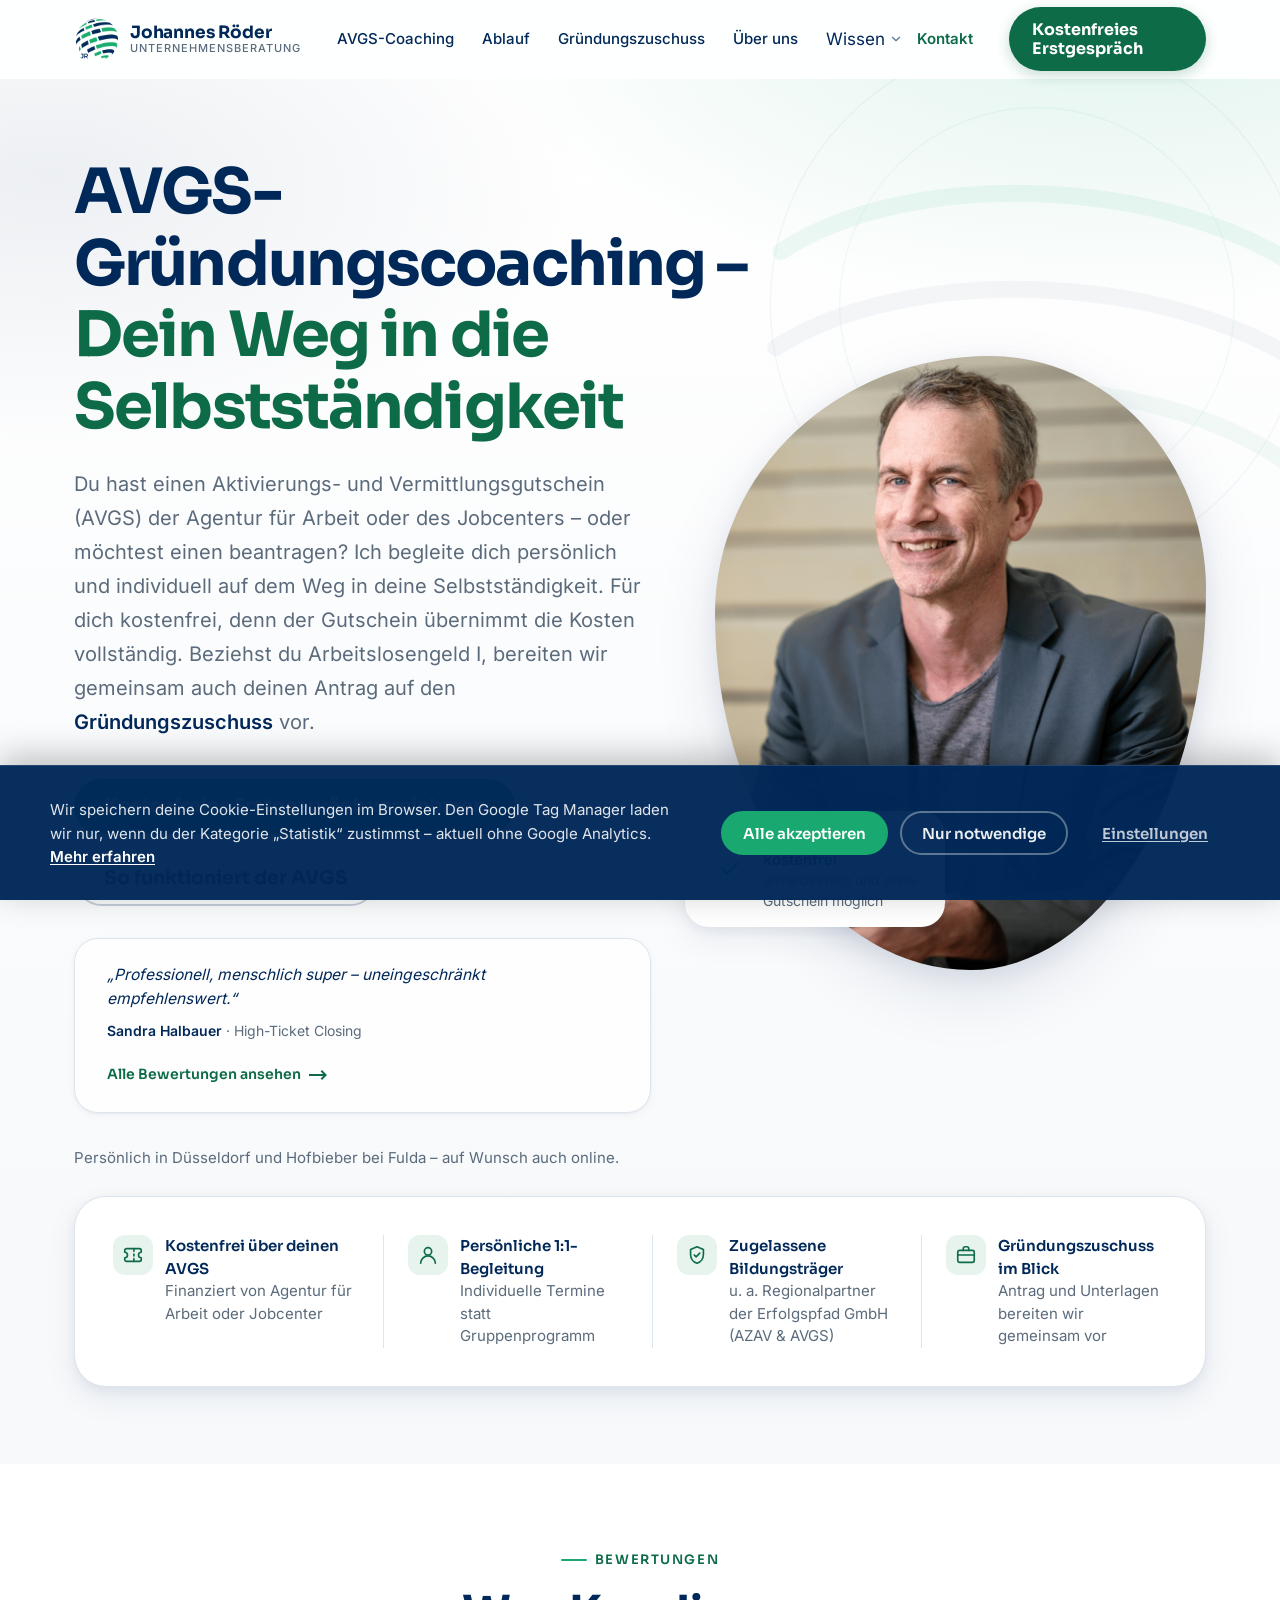
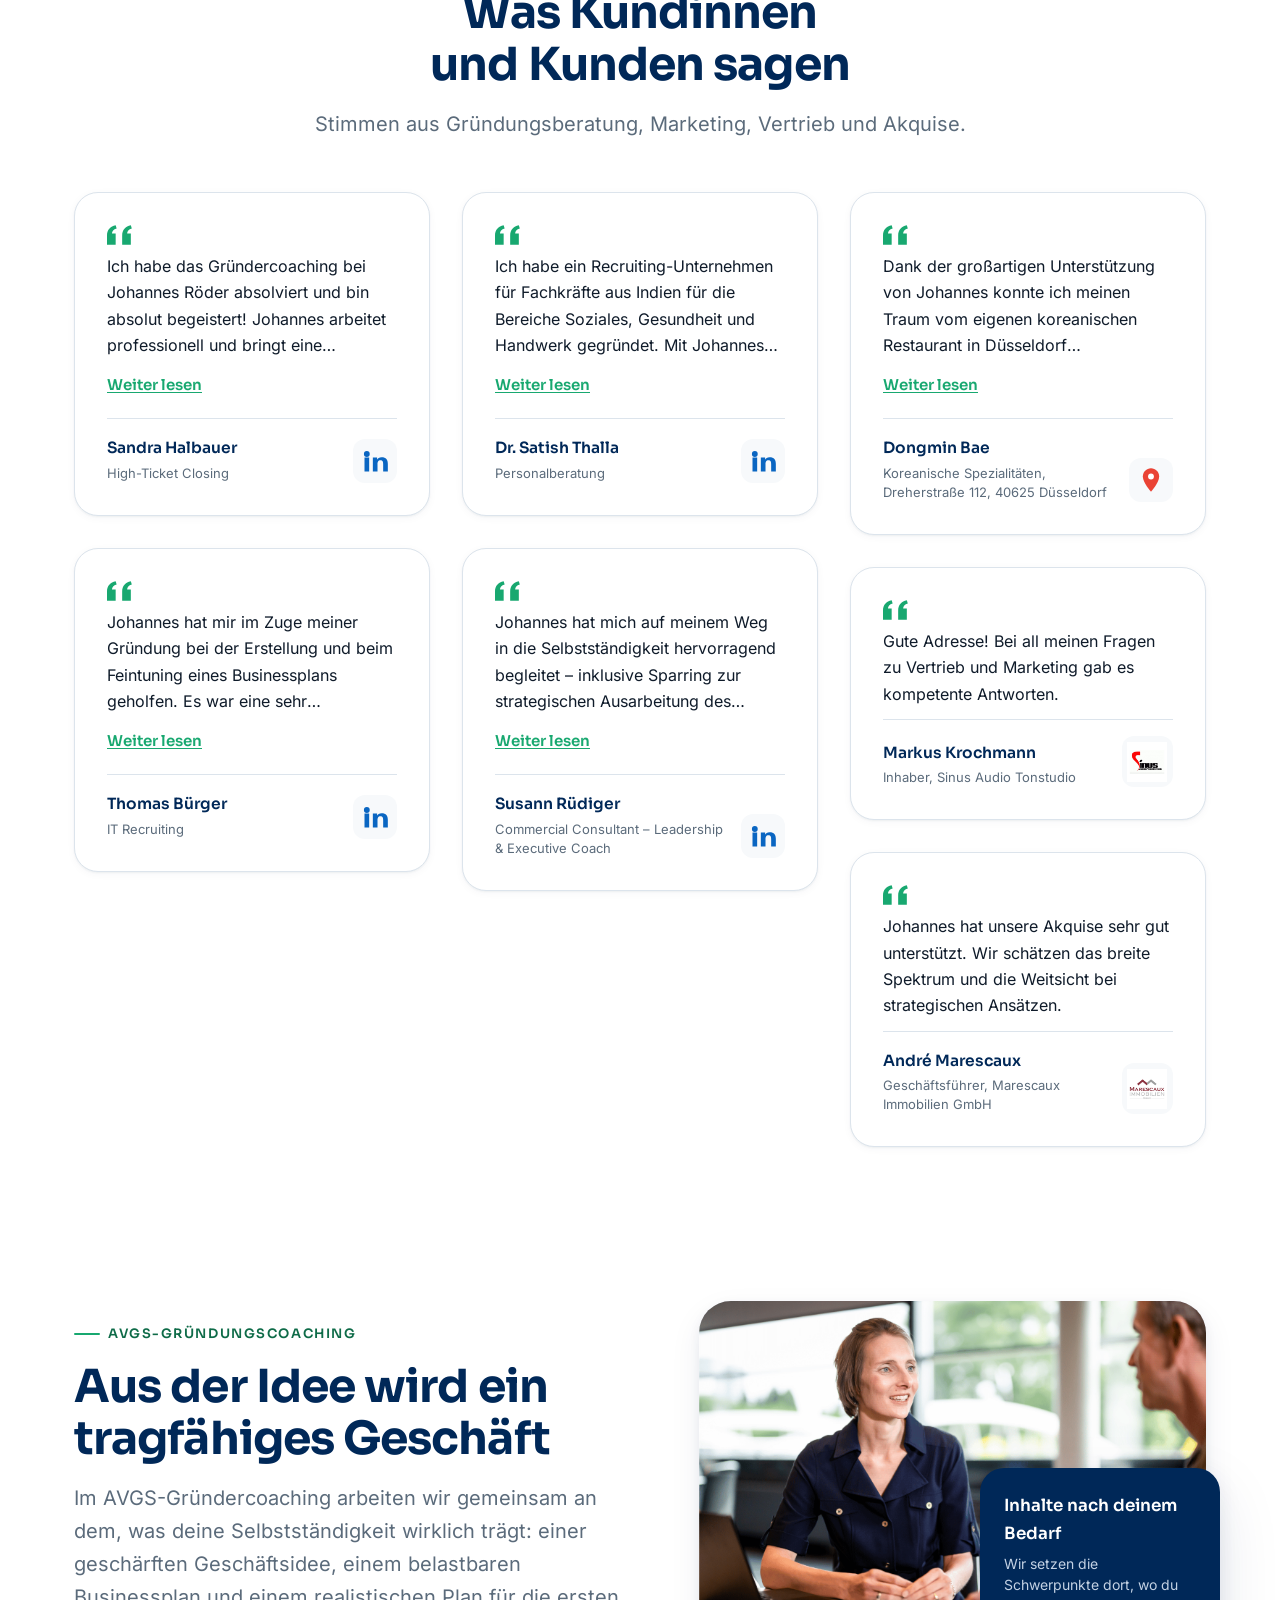
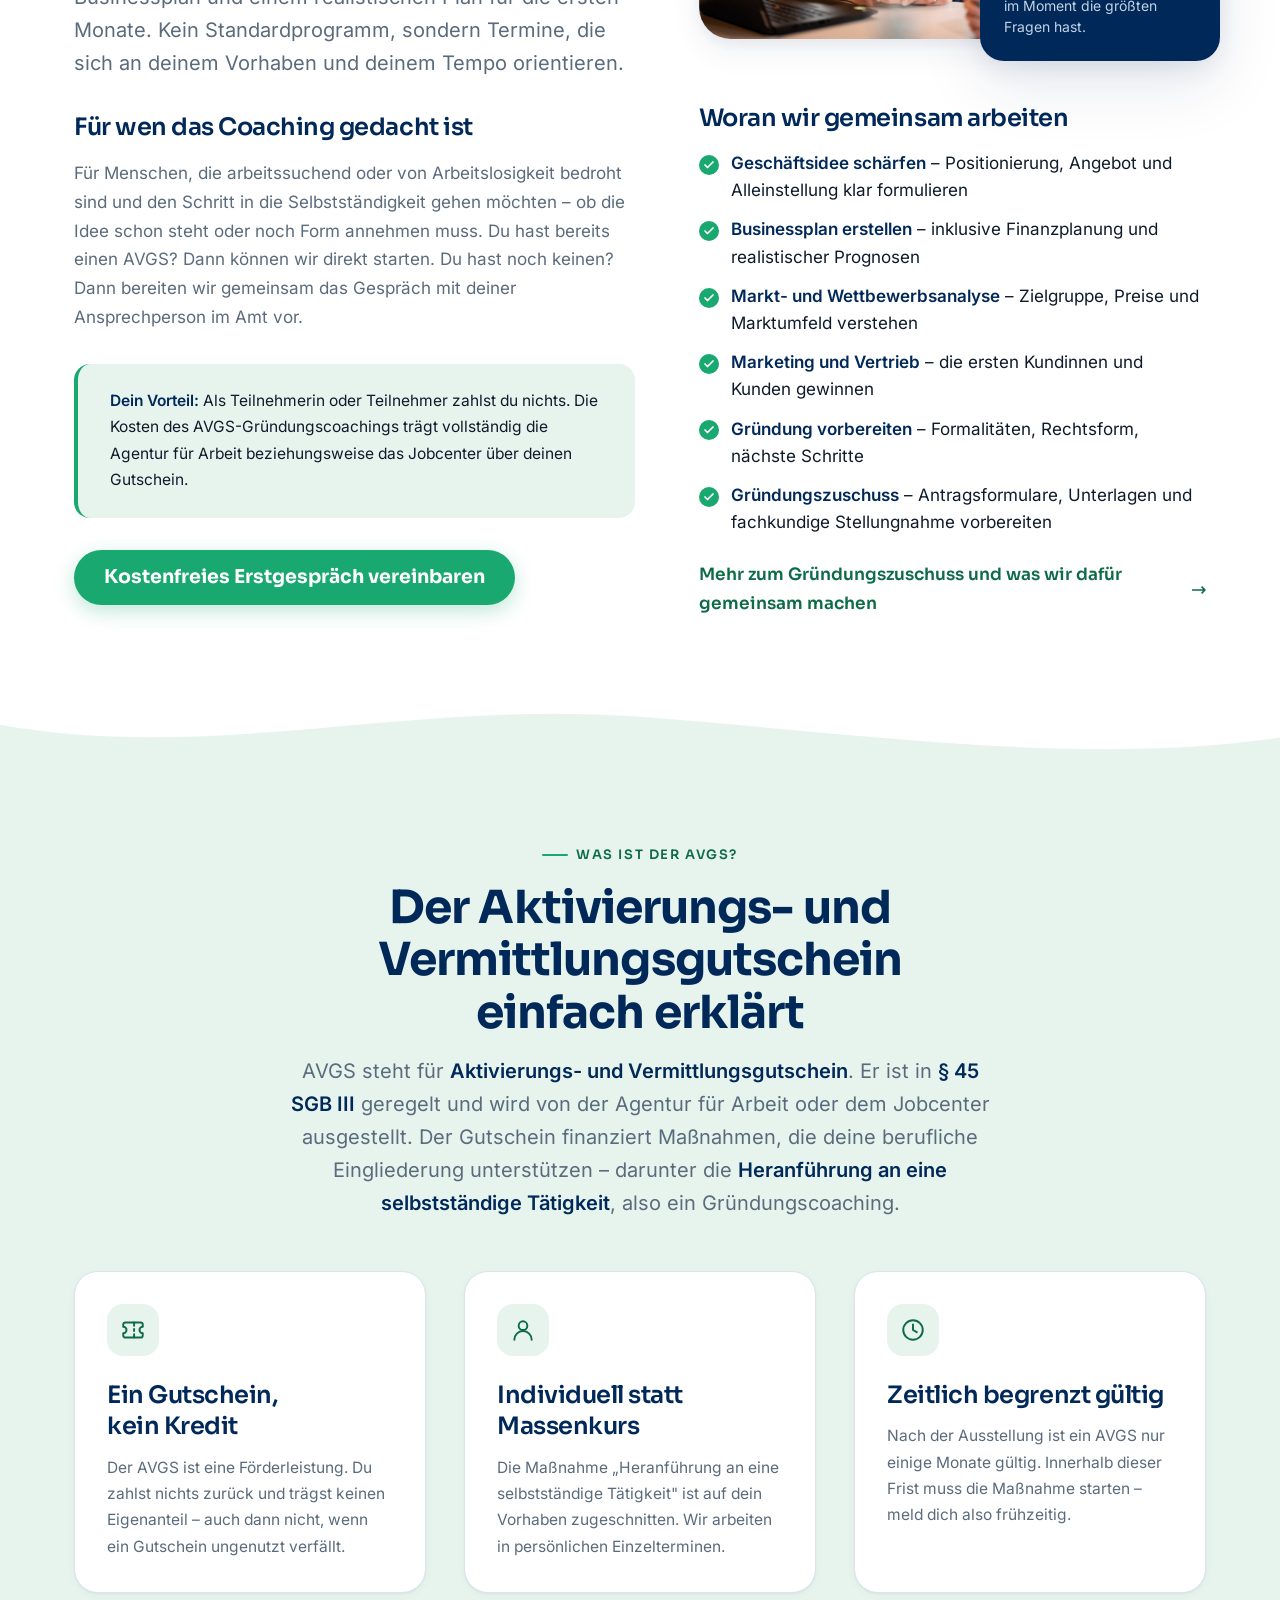
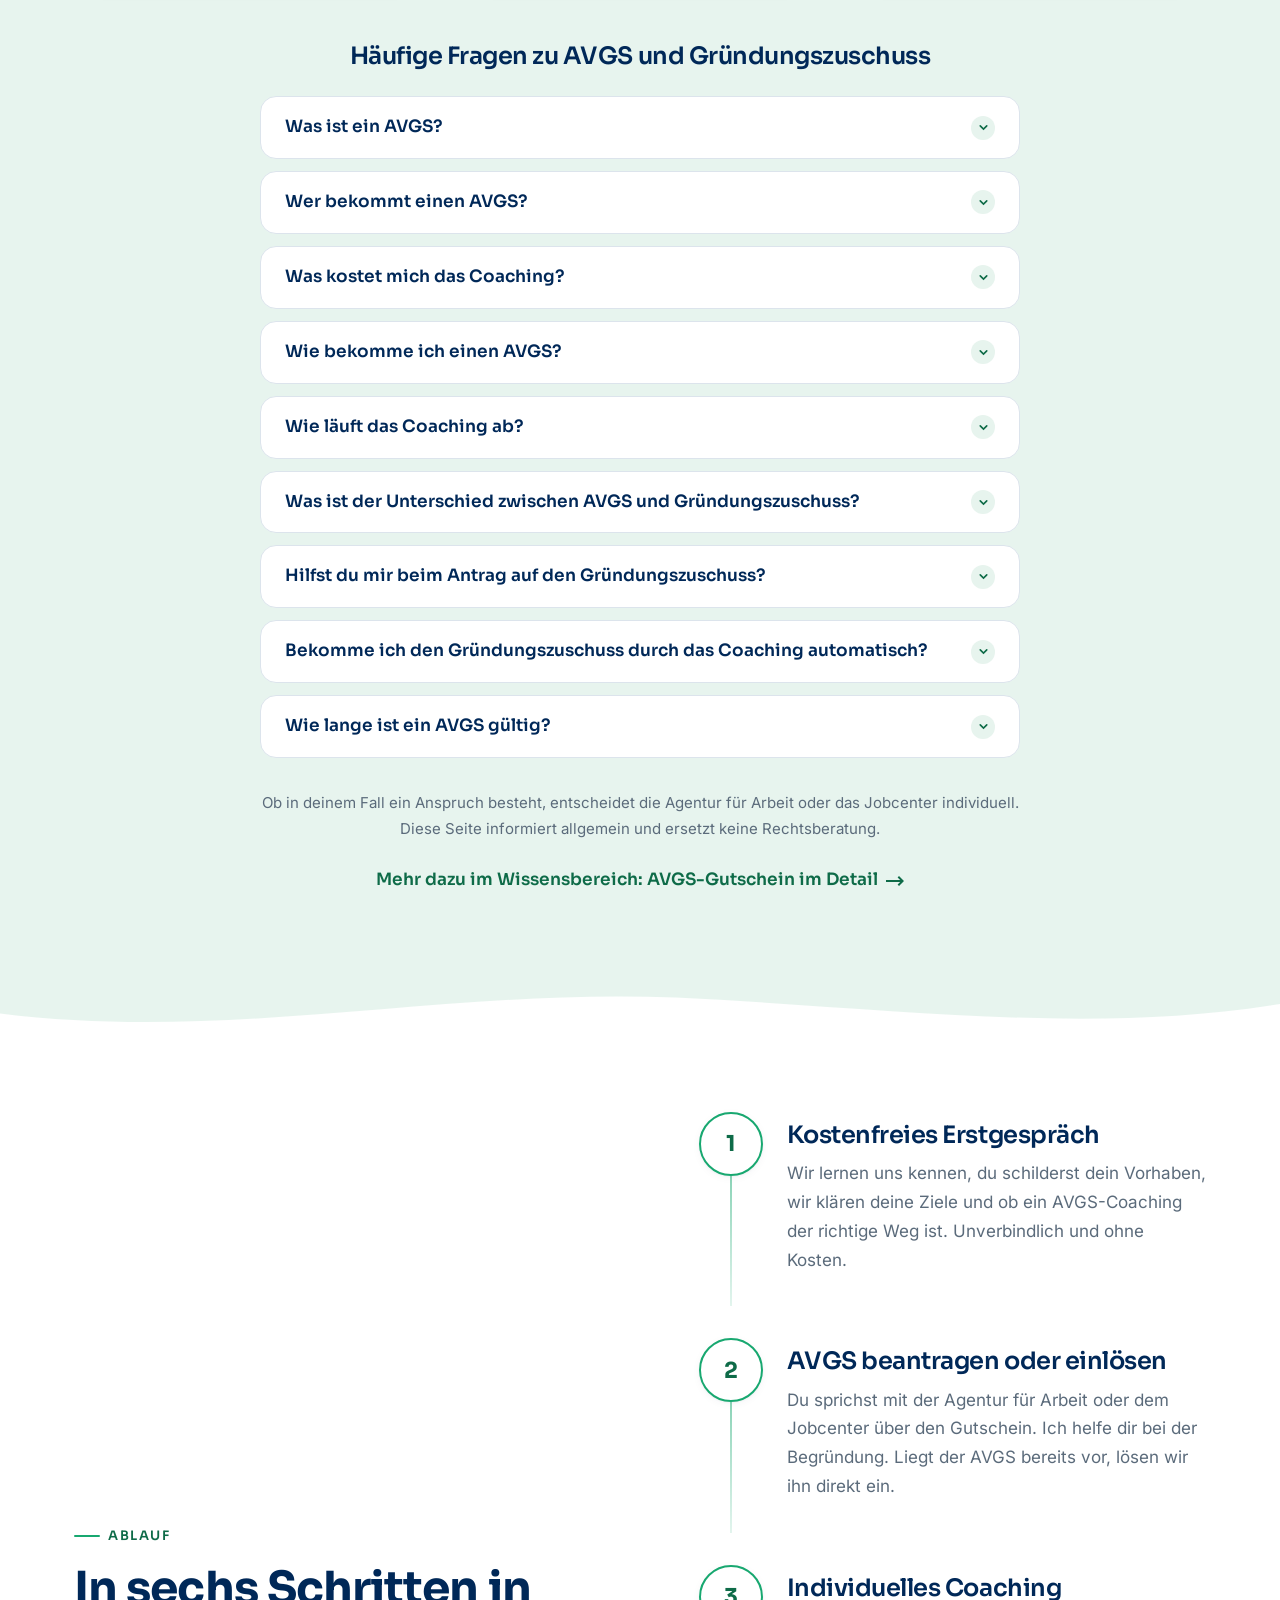
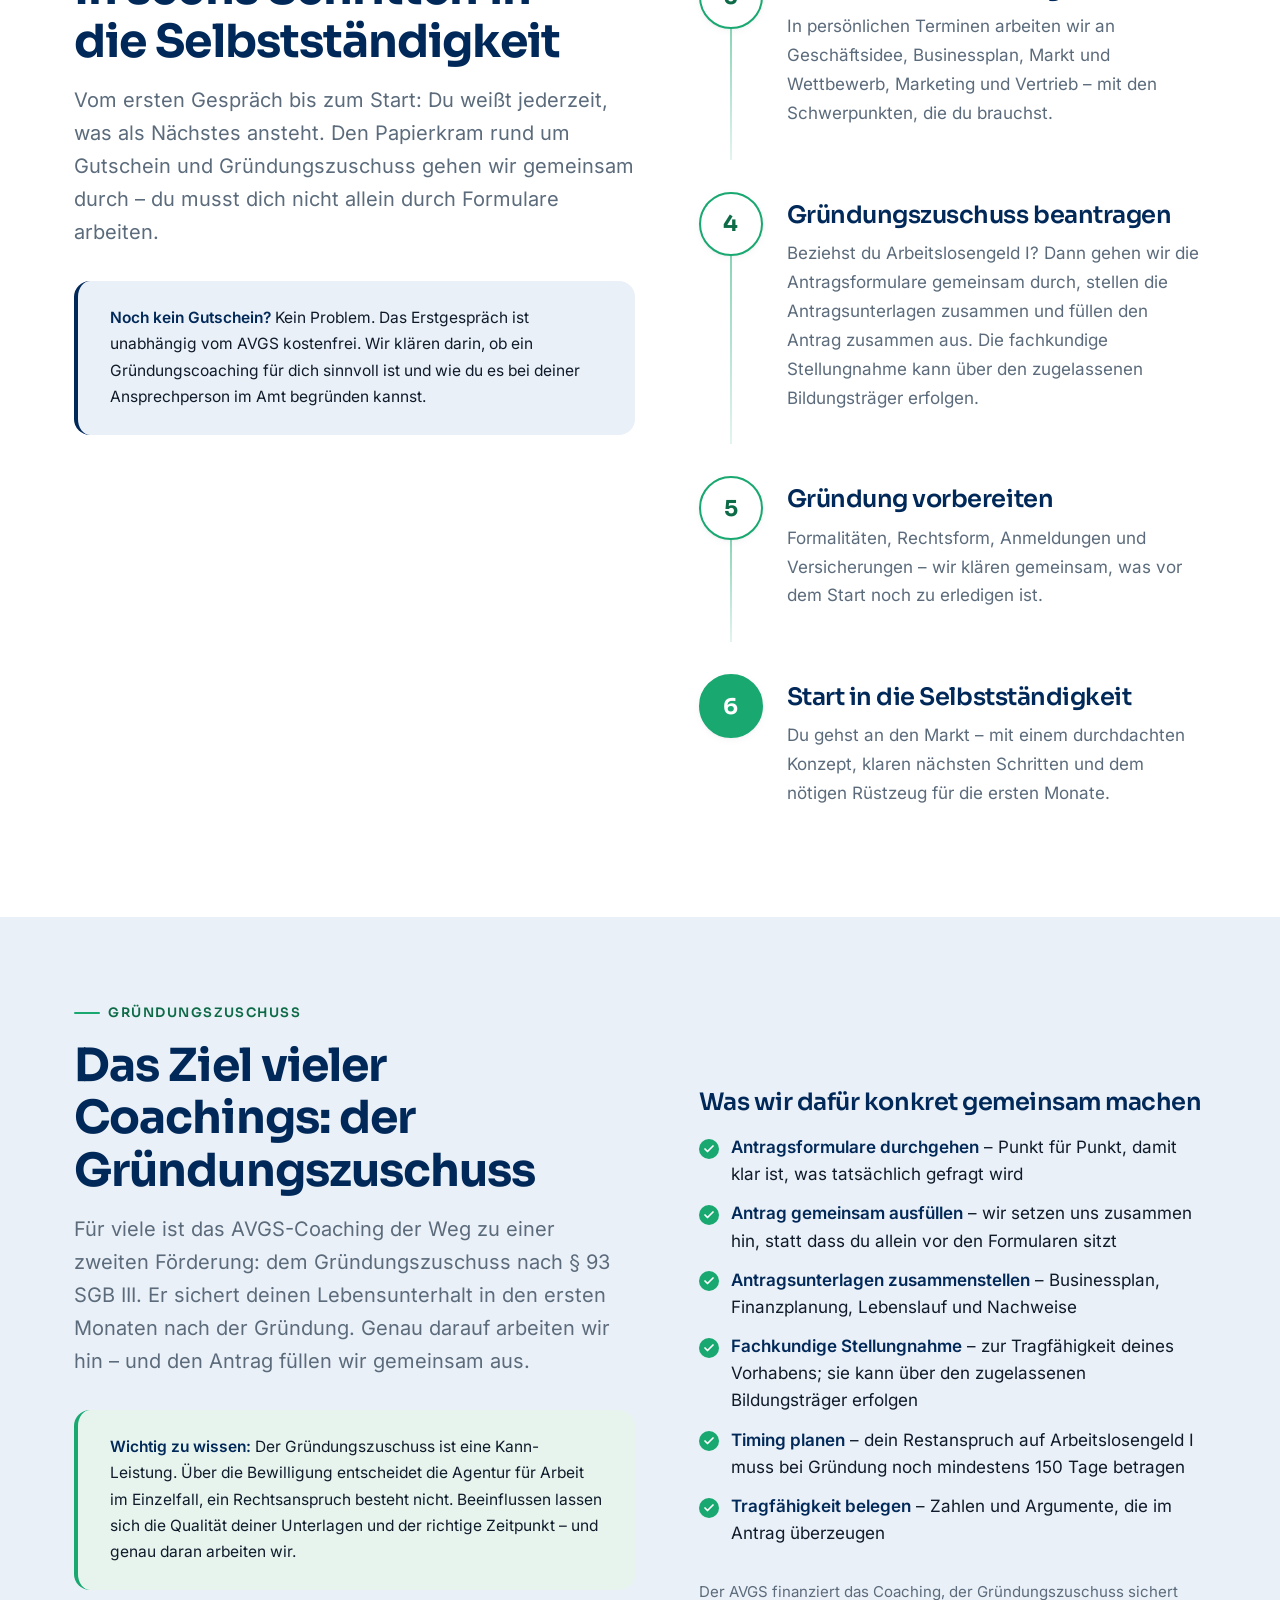
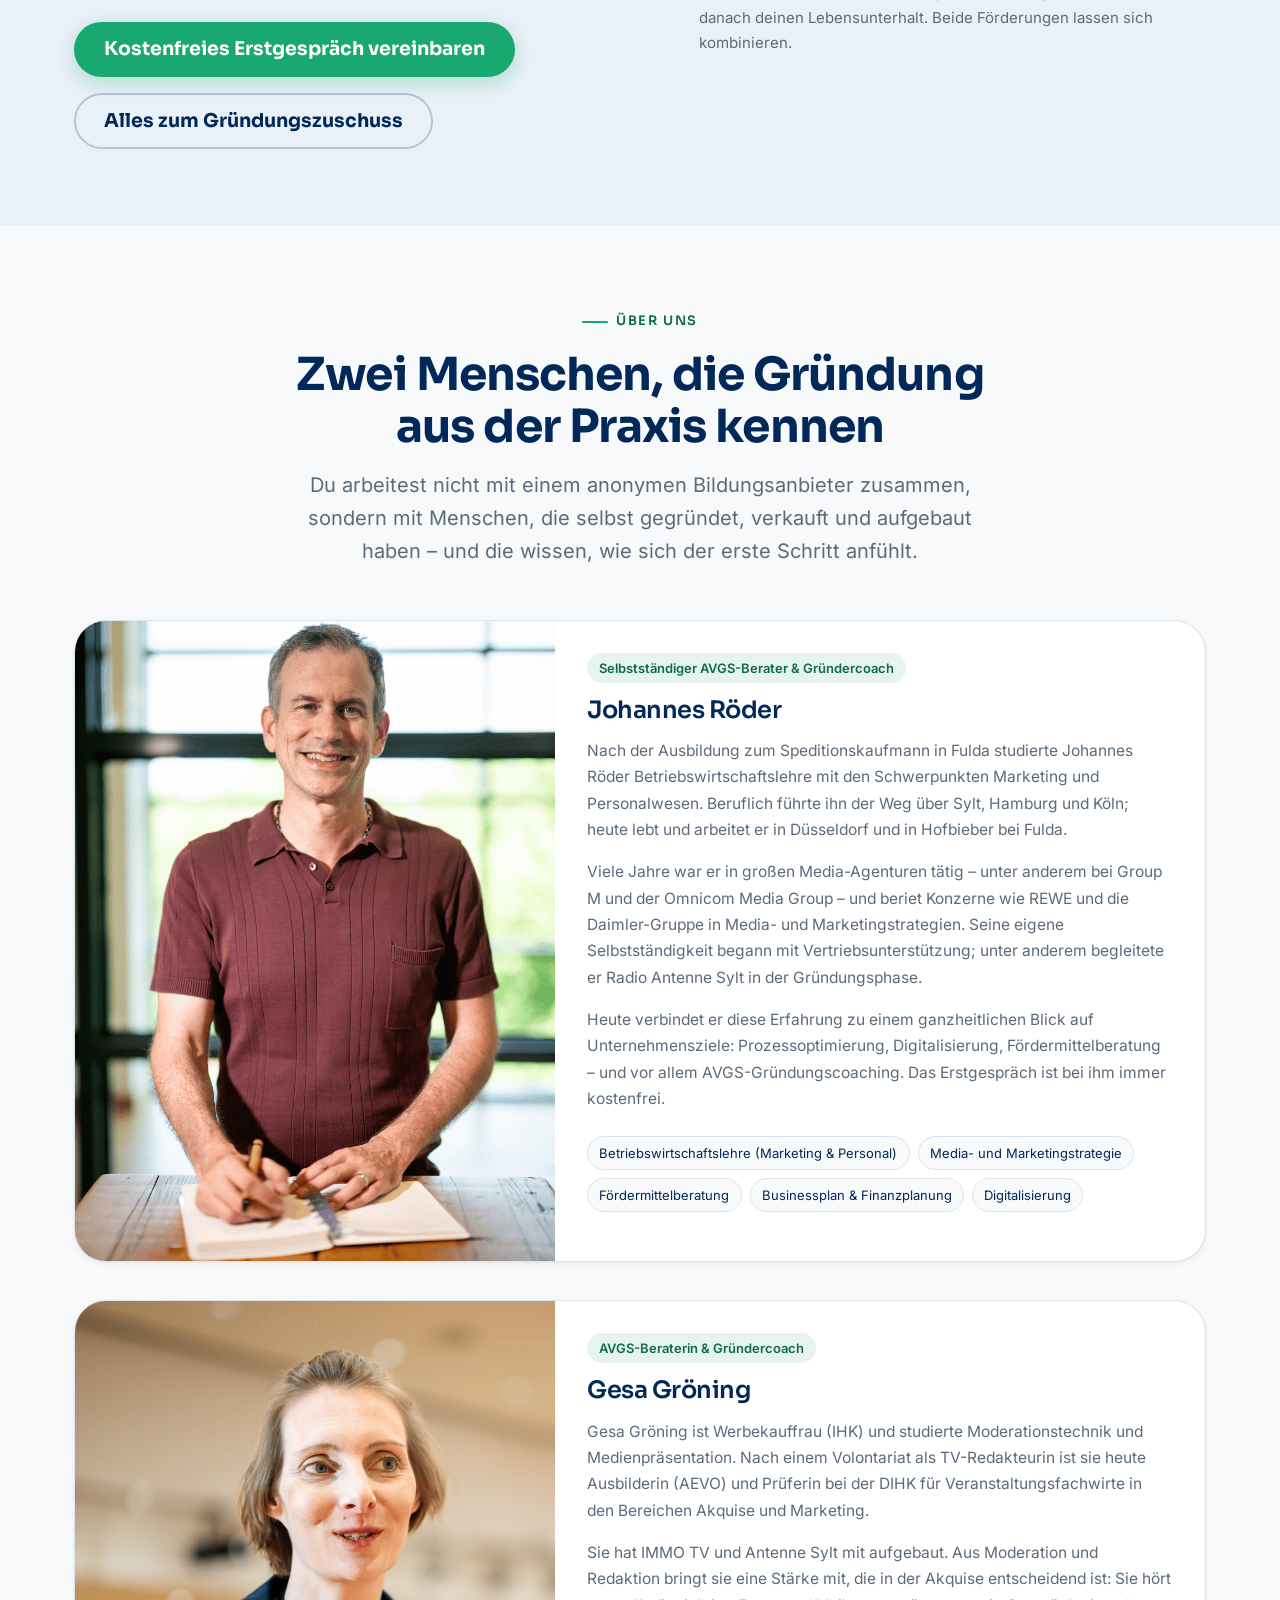
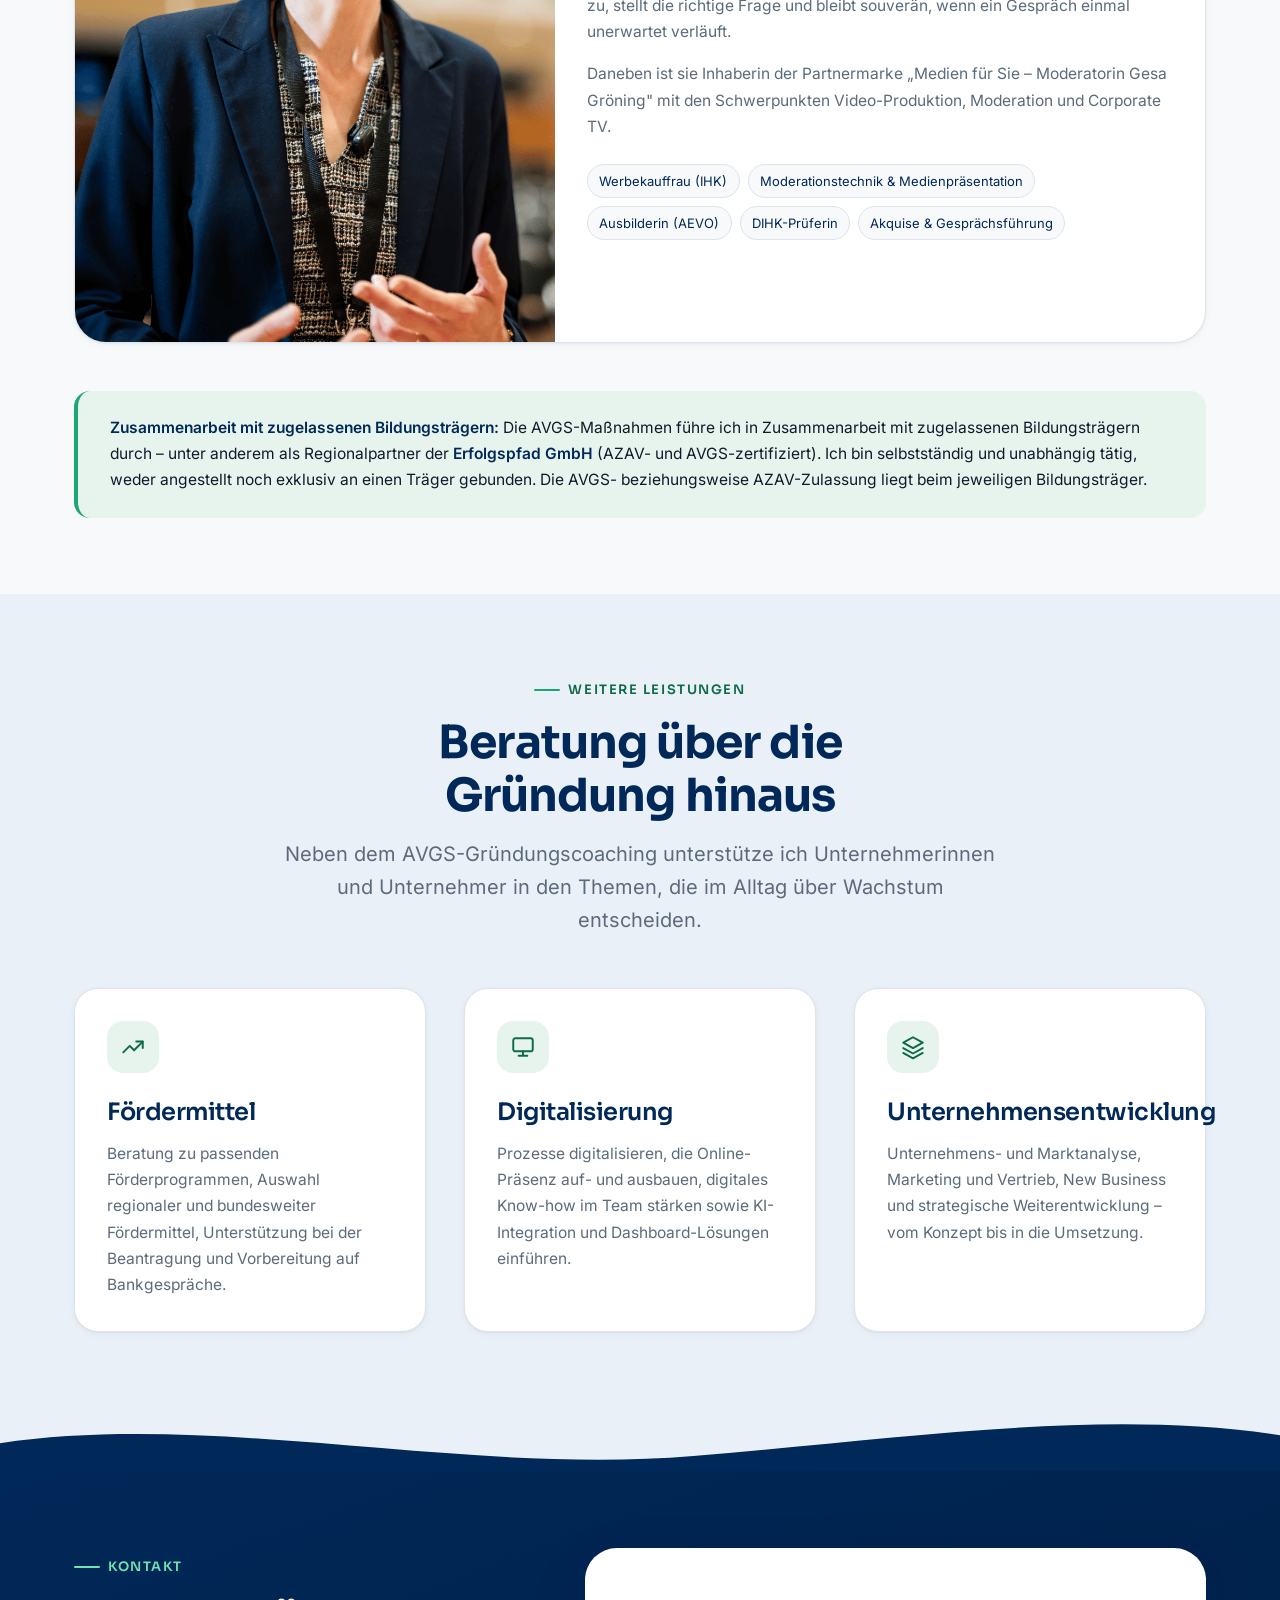
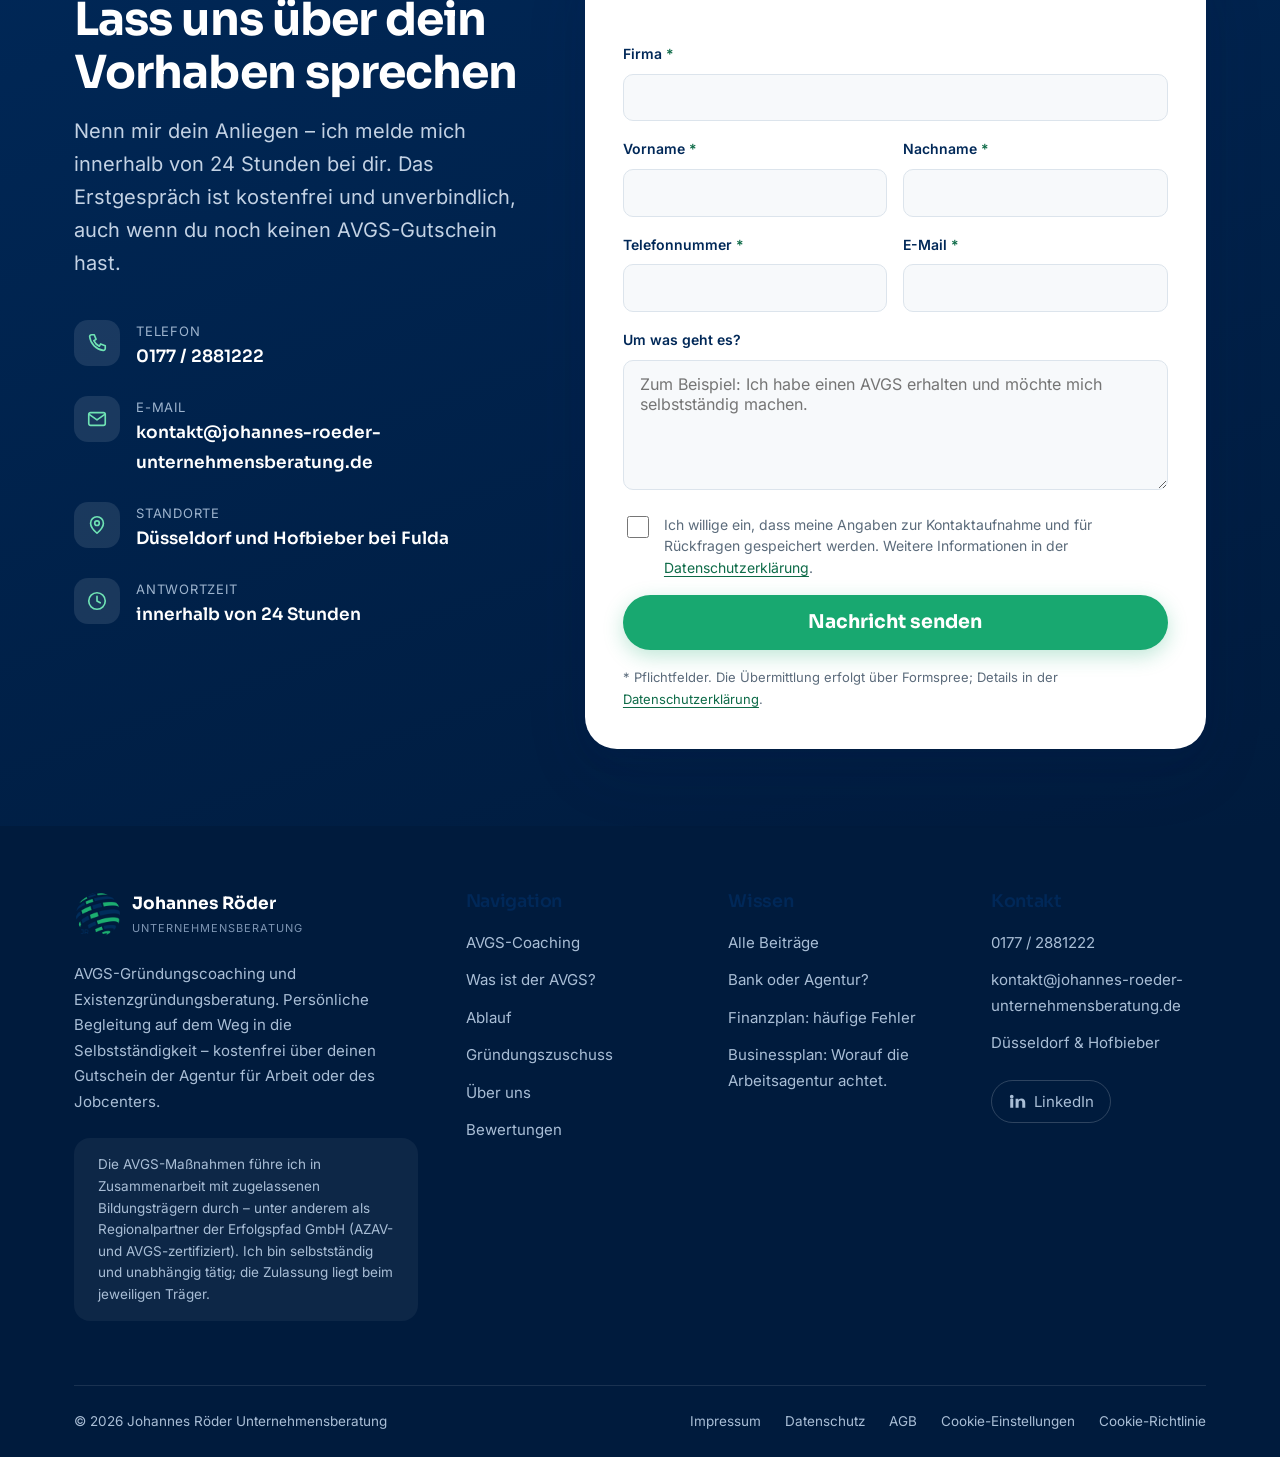
==== commit 0e9237b0: "Remove a testimonial from Tim Rücker in index.html to streamline the quotes section and maintain foc" ====
--- a/index.html
+++ b/index.html
@@ -464,20 +464,6 @@
 
         <figure class="quote" data-reveal>
           <span class="quote__mark" aria-hidden="true"><svg width="26" height="20"><use href="#i-quote"/></svg></span>
-          <blockquote><p>Johannes hat uns sehr schnell und professionell geholfen, unsere Akquise auf das nächste Level zu bringen. Unsere Erwartungen wurden übertroffen!</p></blockquote>
-          <footer class="quote__footer">
-            <div class="quote__meta">
-              <cite>Tim Rücker</cite>
-              <span class="quote__role">Geschäftsführer, Bytediver GmbH</span>
-            </div>
-            <a class="quote__logo-link" href="https://www.bytediver.com/" rel="noopener noreferrer" target="_blank" aria-label="Bytediver GmbH – Website">
-              <img src="assets/img/bewertungen/Bytediver_Bewertung.png" width="150" height="150" alt="" loading="lazy" decoding="async">
-            </a>
-          </footer>
-        </figure>
-
-        <figure class="quote" data-reveal>
-          <span class="quote__mark" aria-hidden="true"><svg width="26" height="20"><use href="#i-quote"/></svg></span>
           <blockquote><p>Gute Adresse! Bei all meinen Fragen zu Vertrieb und Marketing gab es kompetente Antworten.</p></blockquote>
           <footer class="quote__footer">
             <div class="quote__meta">
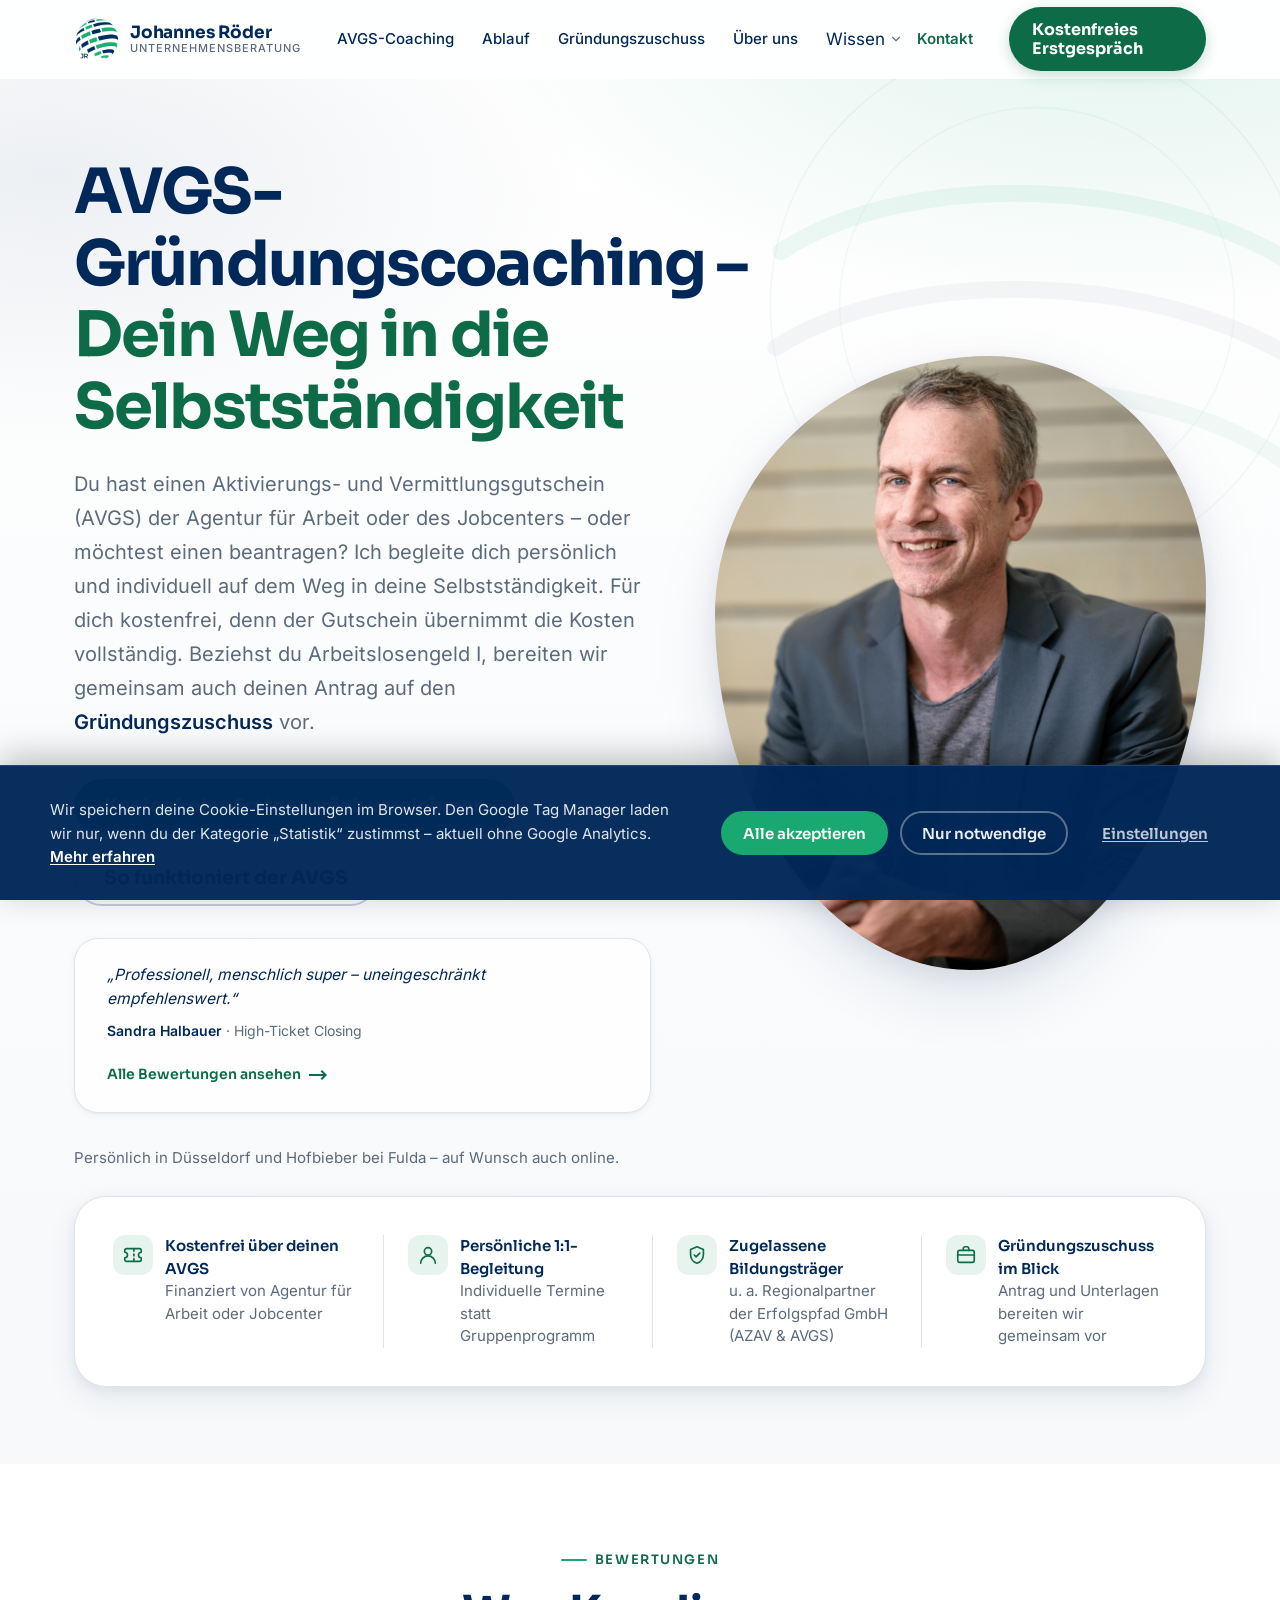
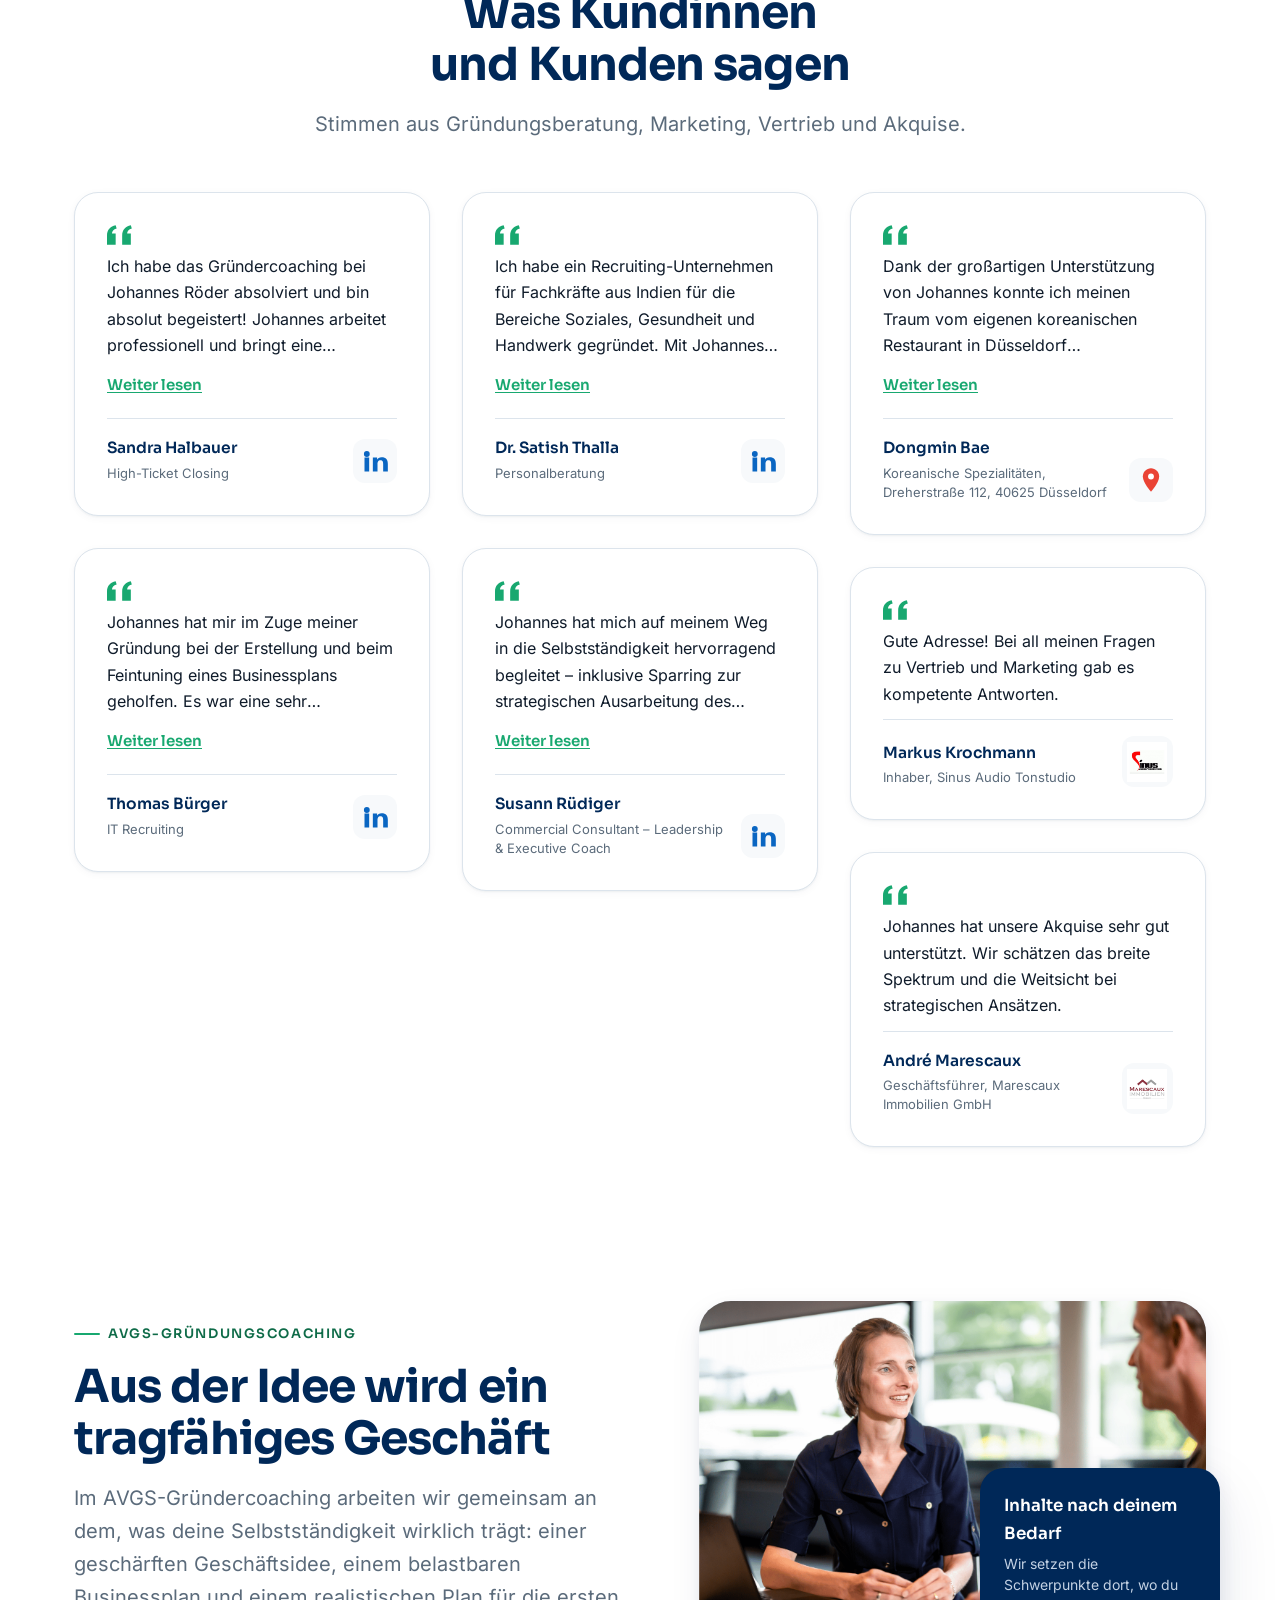
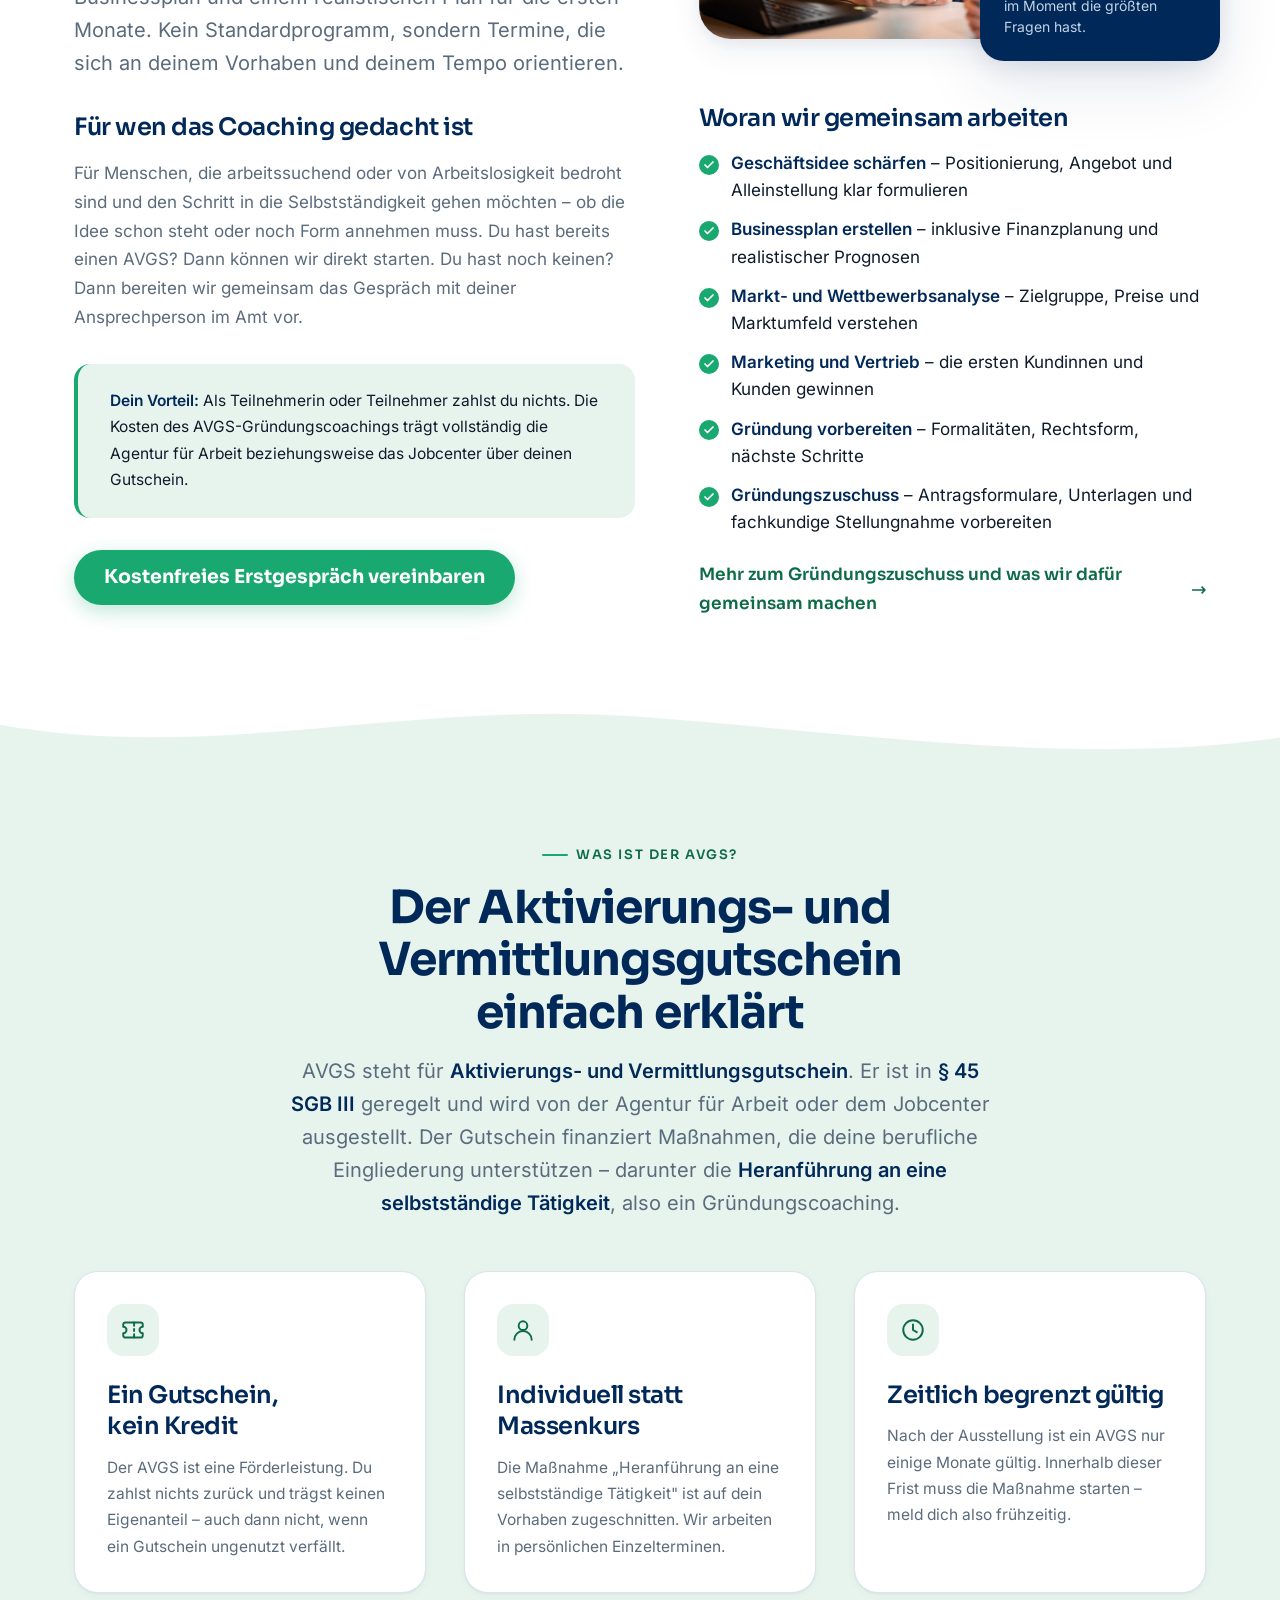
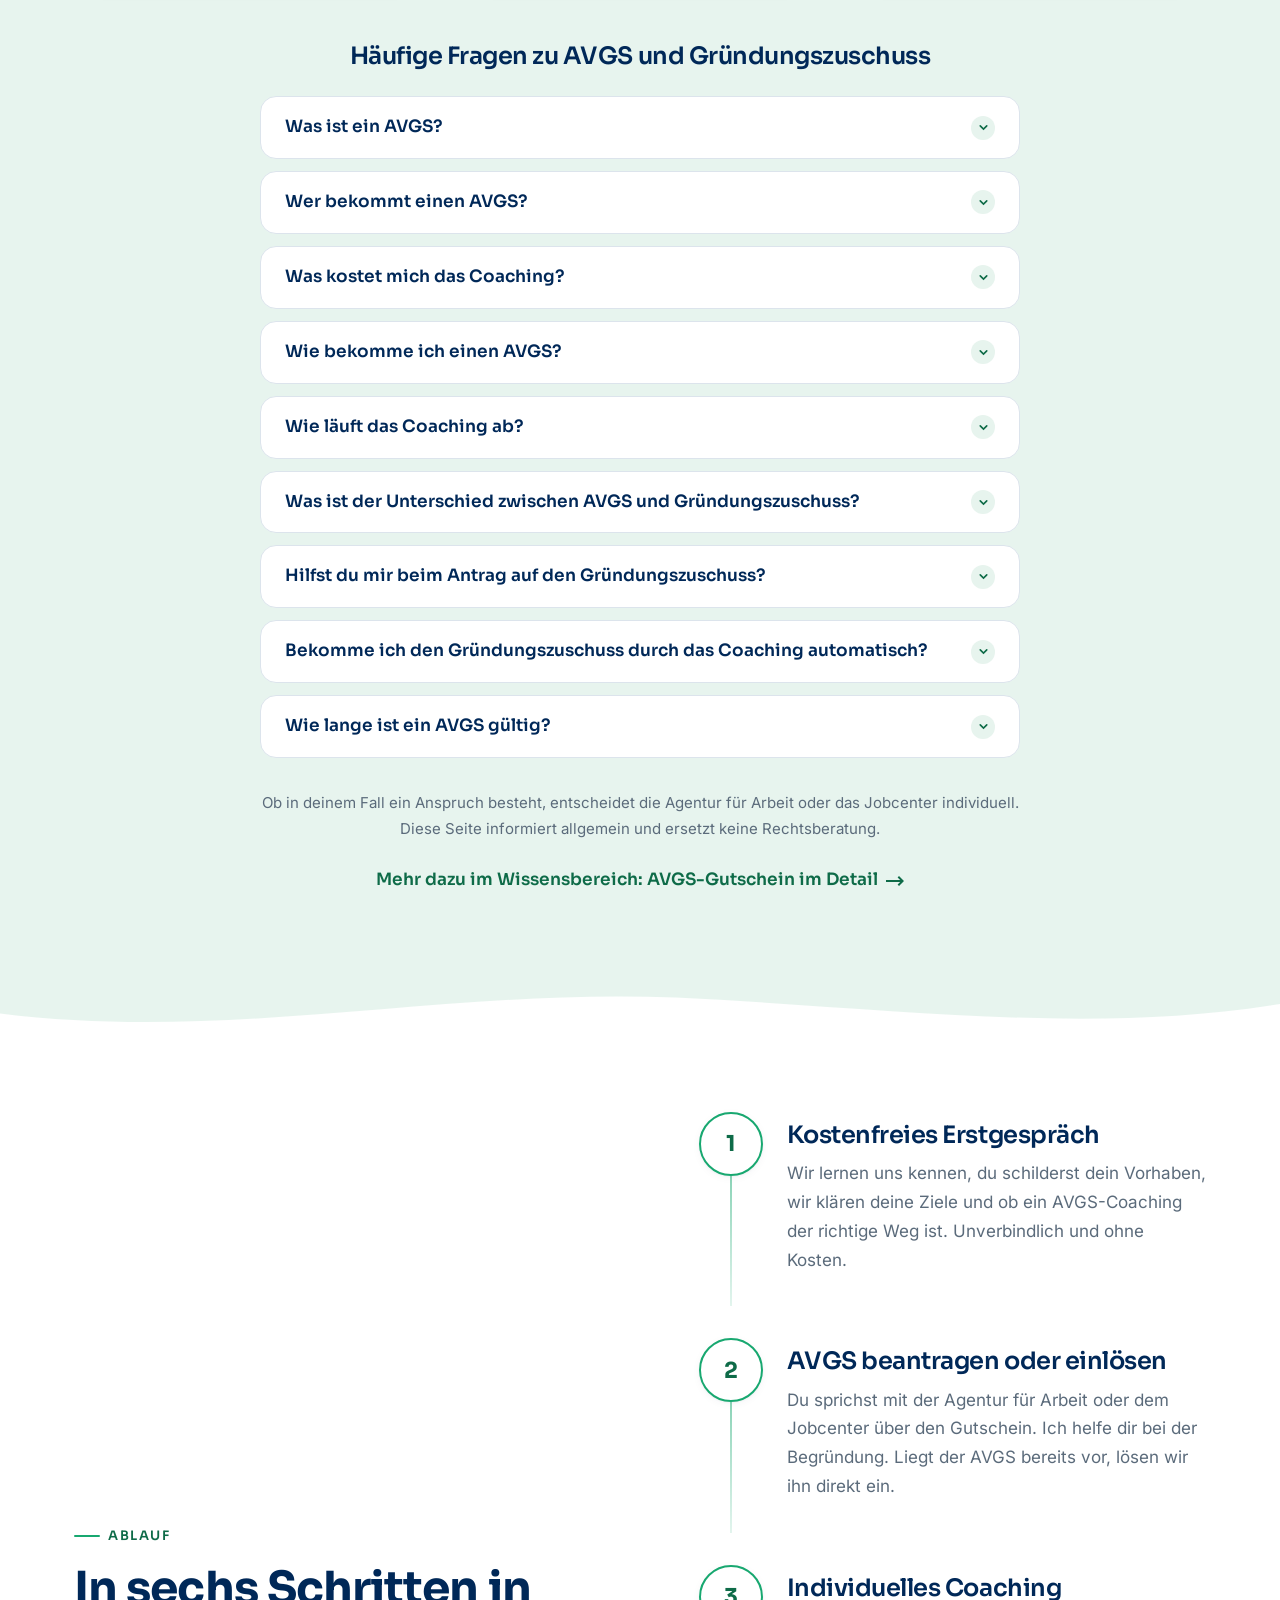
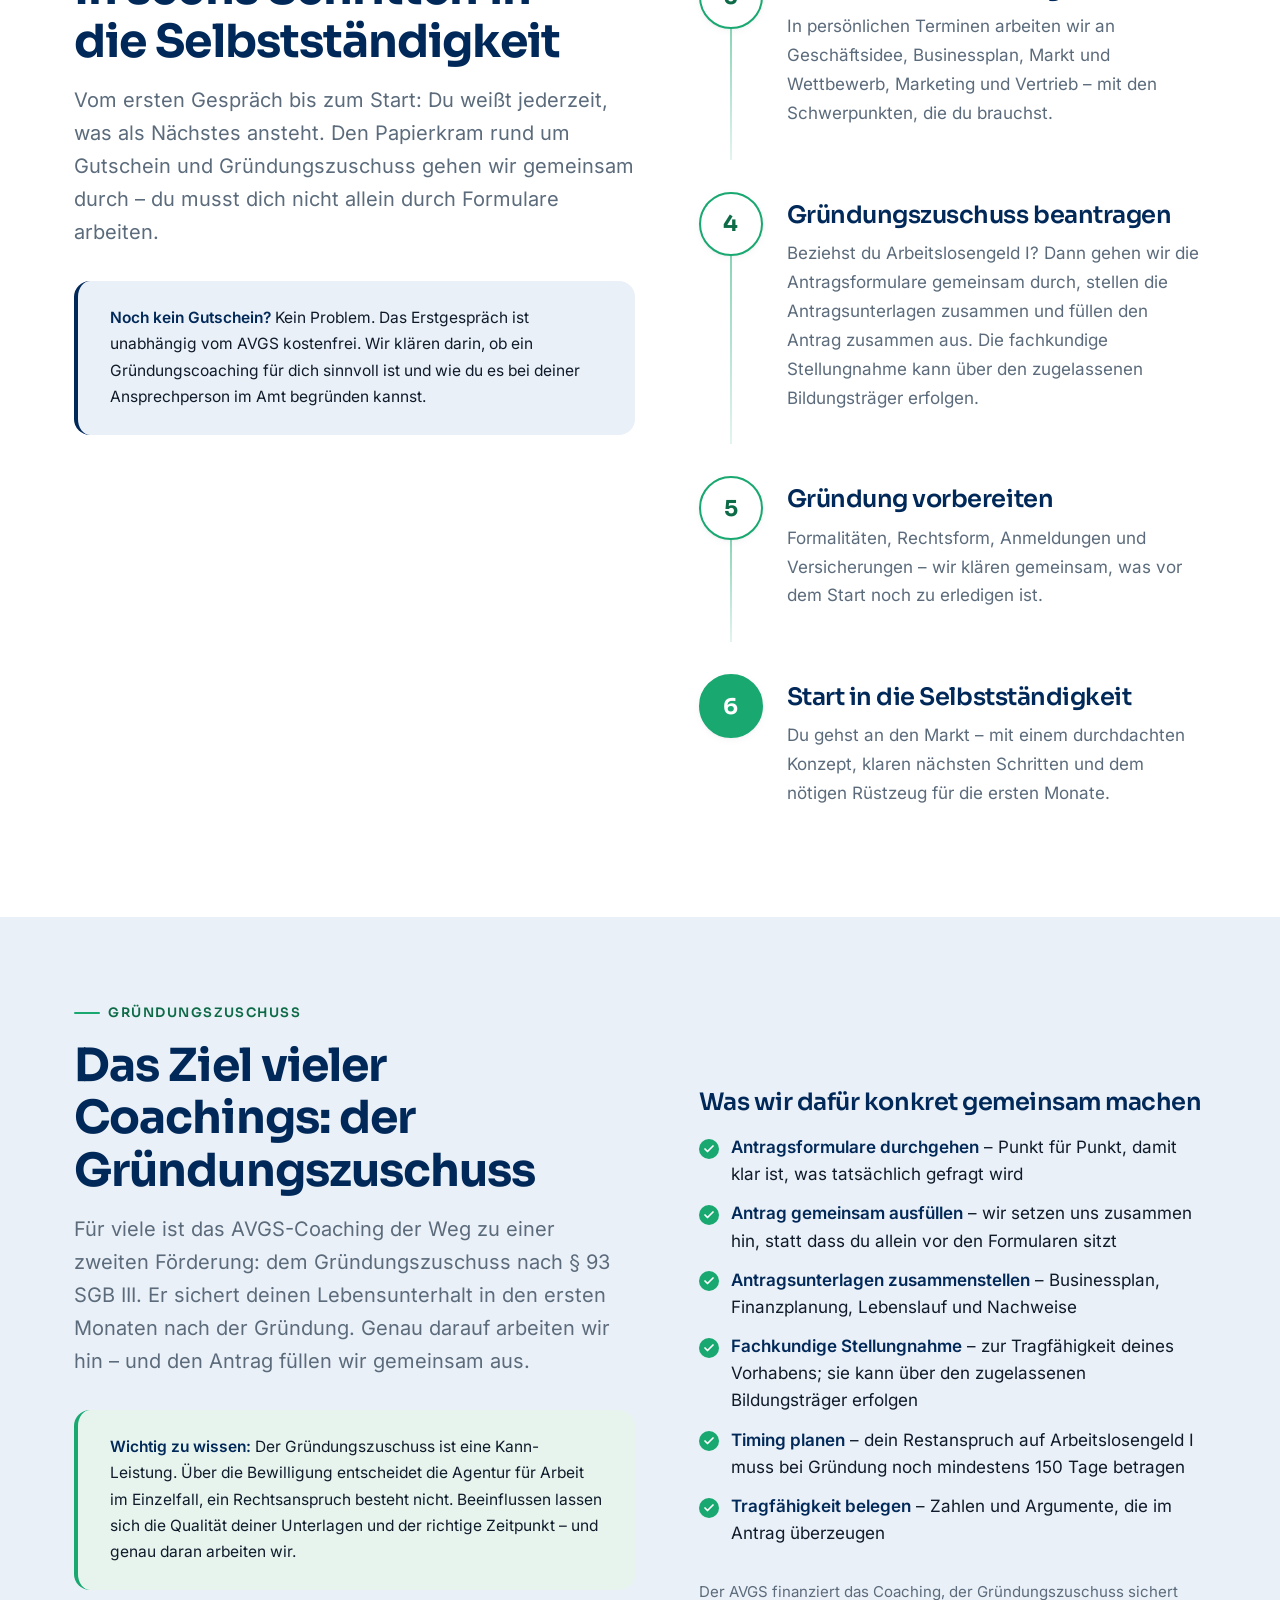
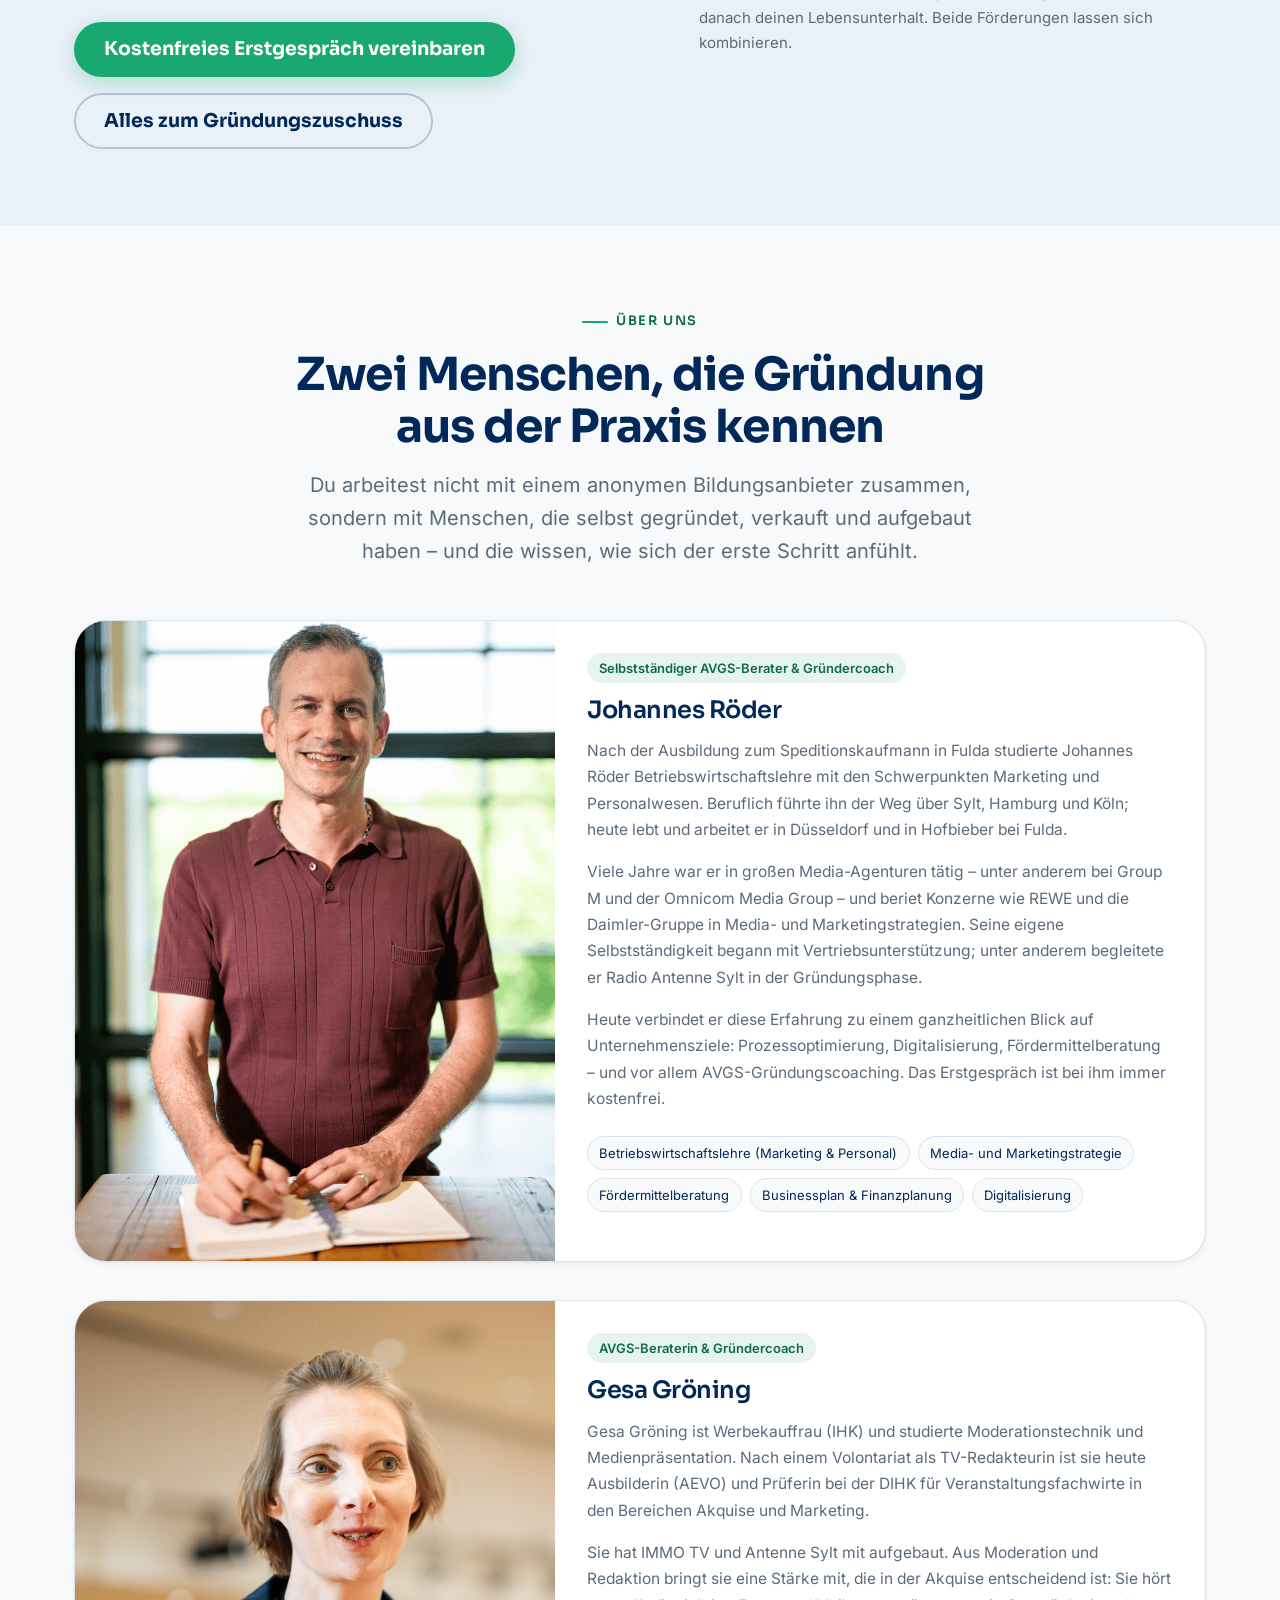
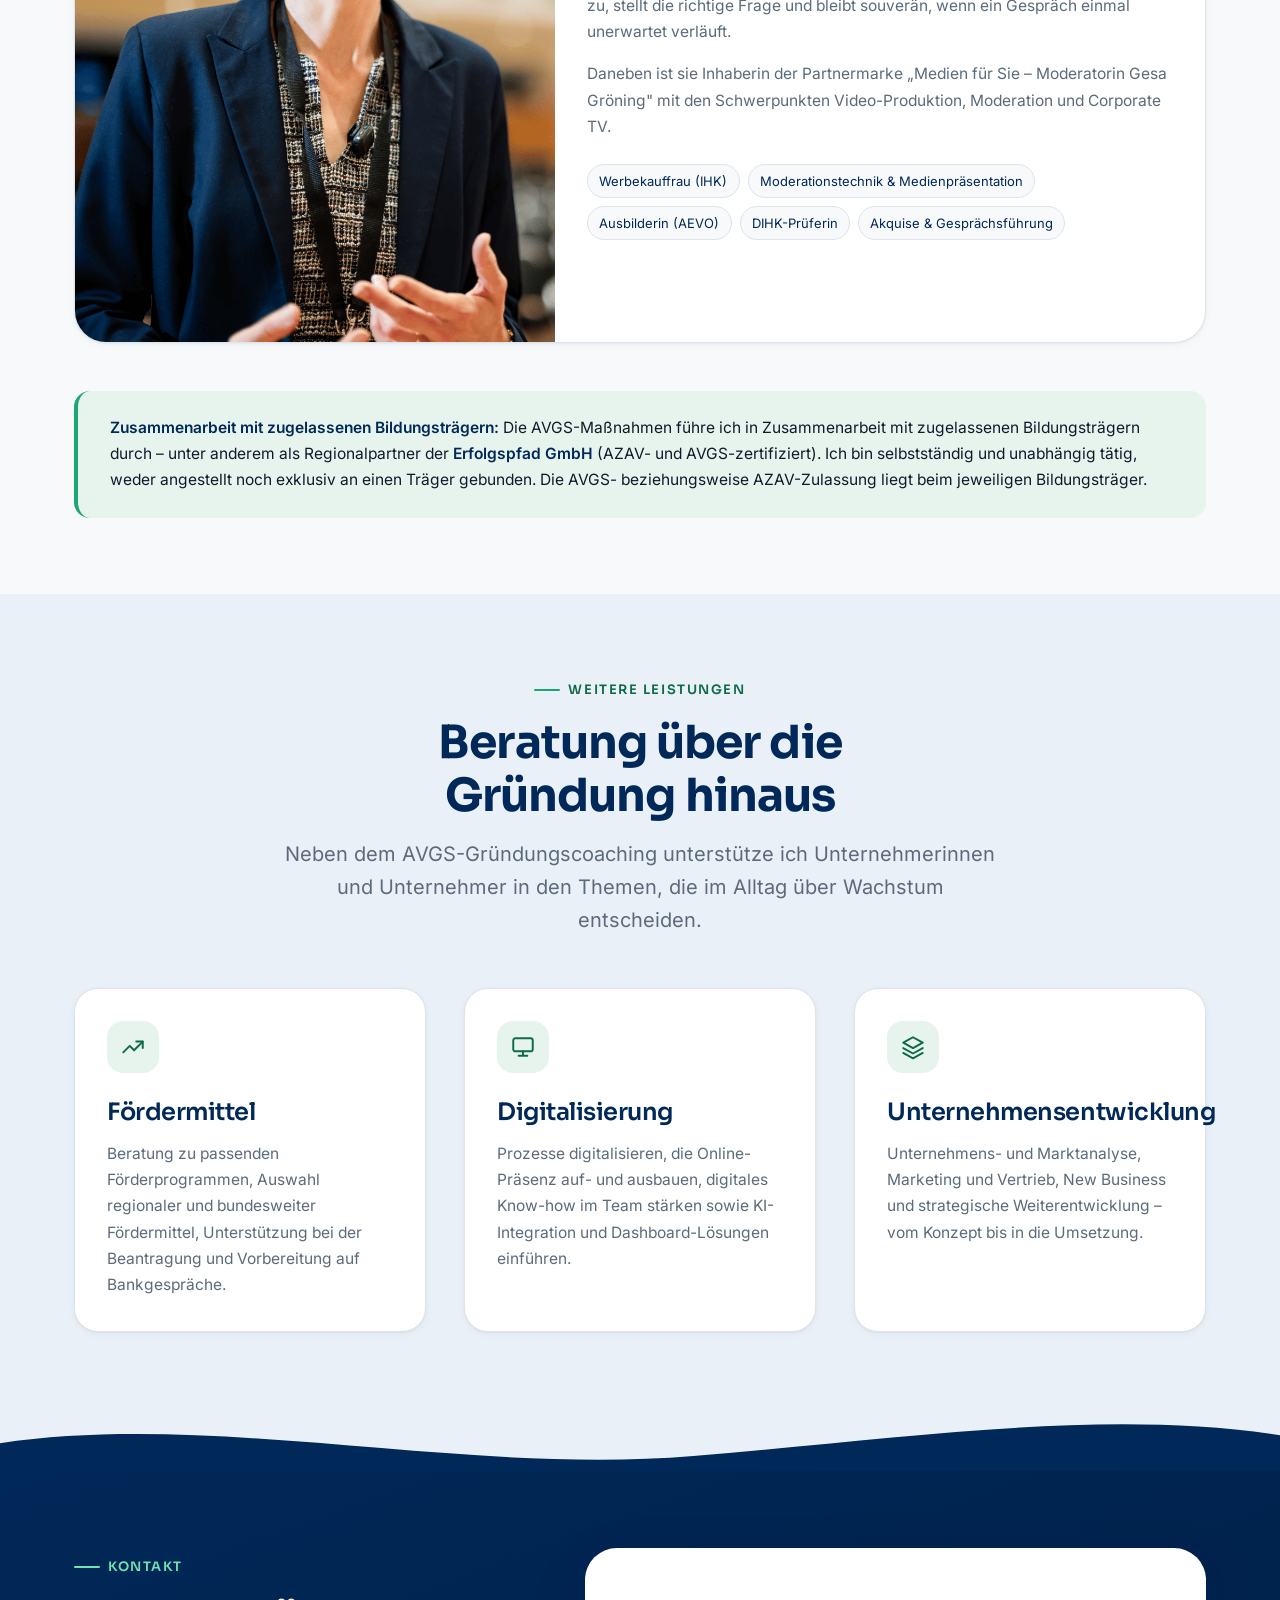
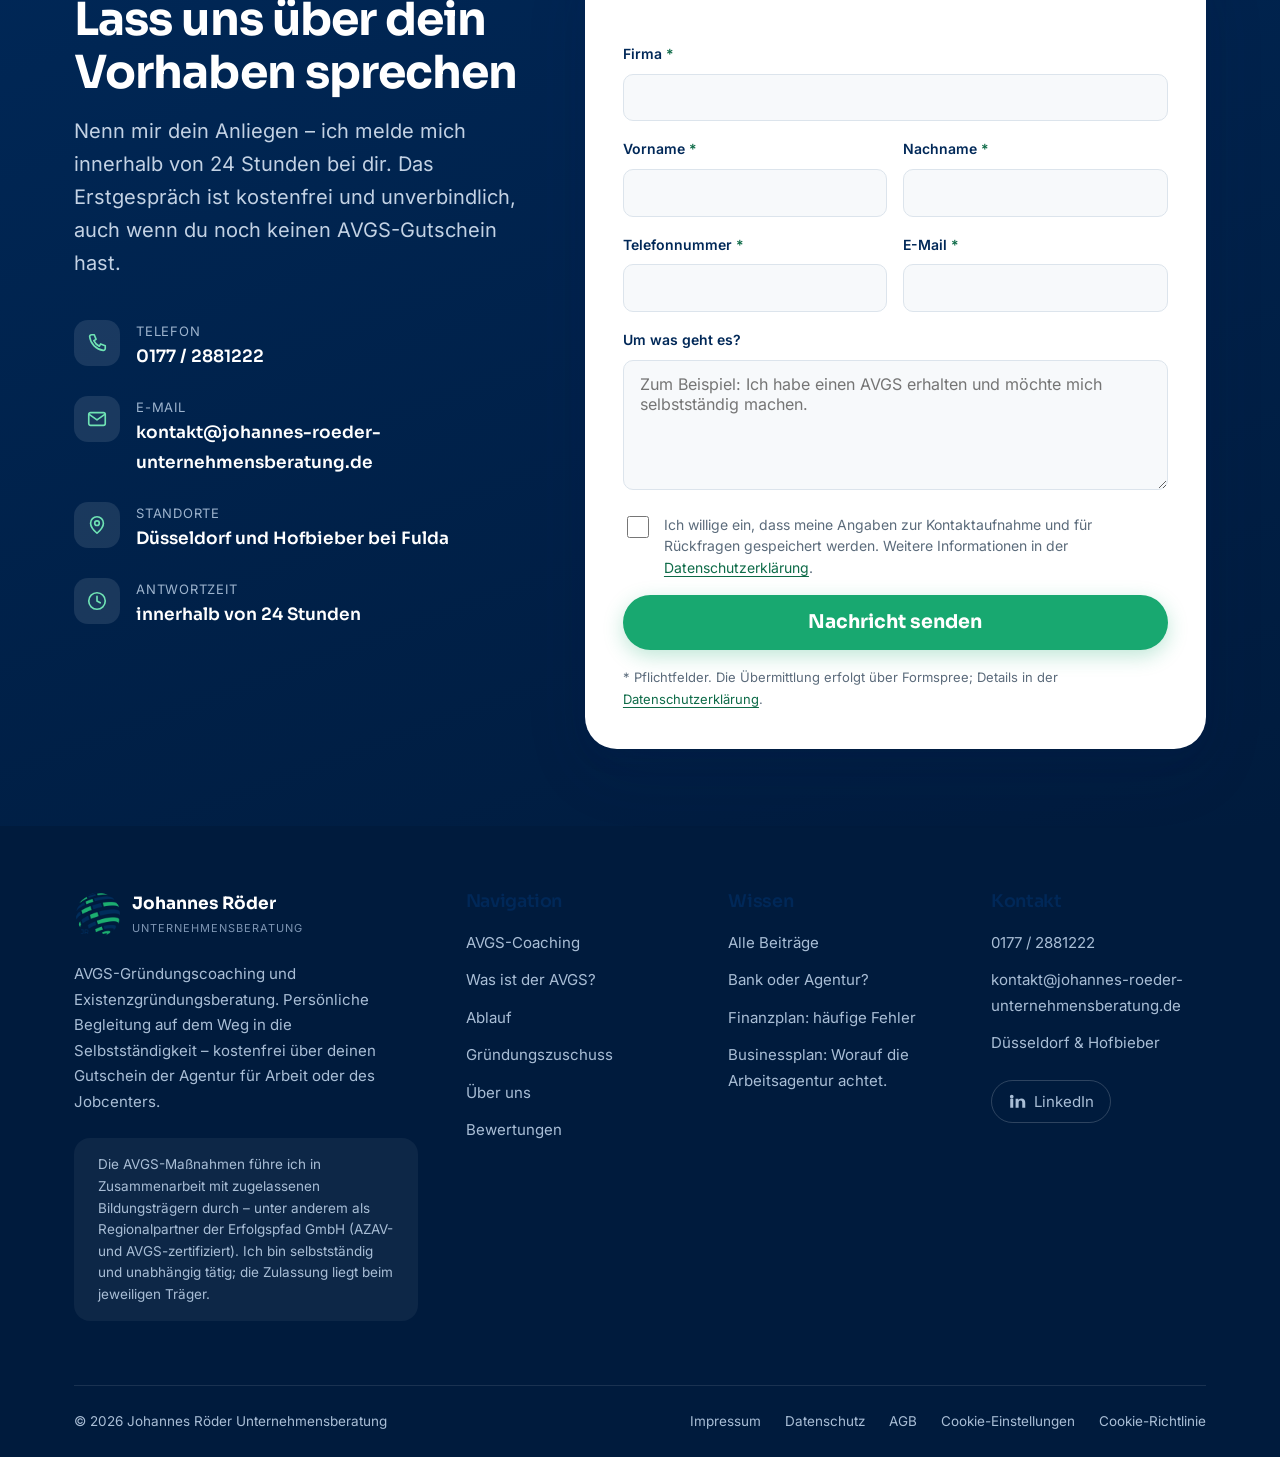
==== commit a524f7ec: "Remove event bar for Gründungstreffen Fulda from multiple pages, including 404.html, agb.html, cooki" ====
--- a/index.html
+++ b/index.html
@@ -339,15 +339,19 @@
                alt="Johannes Röder, AVGS-Gründercoach – persönliche Beratung auf dem Weg in die Selbstständigkeit"
                fetchpriority="high" decoding="async">
         </div>
-        <div class="hero__float">
-          <span class="hero__float-icon" aria-hidden="true">
-            <svg width="22" height="22"><use href="#i-check"/></svg>
-          </span>
-          <span class="hero__float-text">
-            <strong>Erstgespräch kostenfrei</strong>
-            unverbindlich und ohne Gutschein möglich
-          </span>
-        </div>
+        <aside class="hero__float hero__float--event" data-event-bar data-event-until="2026-11-21" aria-label="Gründungstreffen Fulda">
+          <div class="hero__float-head">
+            <span class="hero__float-icon" aria-hidden="true">
+              <svg width="22" height="22"><use href="#i-ticket"/></svg>
+            </span>
+            <p class="hero__float-text">
+              <strong>Gründungstreffen Fulda</strong>
+              Fr., 20.&nbsp;Nov. 2026 · 16–18&nbsp;Uhr<br>
+              Café O’Petit Paris
+            </p>
+          </div>
+          <a class="btn btn--block hero__float-btn" href="event_fulda/">Jetzt kostenfrei anmelden</a>
+        </aside>
       </div>
     </div>
   </section>
--- a/assets/css/styles.css
+++ b/assets/css/styles.css
@@ -511,6 +511,8 @@
   box-shadow: 0 2px 16px rgba(0, 40, 88, 0.06);
 }
 
+[data-event-bar][hidden] { display: none !important; }
+
 .site-header__inner {
   display: flex;
   align-items: center;
@@ -753,8 +755,47 @@
   background: var(--mint);
   color: var(--green-dark);
 }
-.hero__float-text { font-size: 0.875rem; line-height: 1.45; color: var(--grey); }
-.hero__float-text strong { display: block; font-size: 0.9375rem; color: var(--navy); }
+.hero__float-text { margin: 0; font-size: 0.875rem; line-height: 1.45; color: var(--grey); }
+.hero__float-text strong { display: block; margin-bottom: var(--sp-1); font-size: 1rem; color: var(--navy); }
+.hero__float--event {
+  flex-direction: column;
+  align-items: stretch;
+  gap: var(--sp-4);
+  max-width: min(19.5rem, 94%);
+  padding: var(--sp-5);
+  background: linear-gradient(160deg, var(--navy) 0%, var(--navy-deep) 100%);
+  border: 1px solid rgba(255, 255, 255, 0.14);
+  box-shadow: 0 12px 36px rgba(0, 27, 61, 0.38);
+}
+.hero__float--event .hero__float-head {
+  display: flex;
+  align-items: flex-start;
+  gap: var(--sp-3);
+}
+.hero__float--event .hero__float-icon {
+  background: rgba(255, 255, 255, 0.1);
+  color: #6FE3B4;
+}
+.hero__float--event .hero__float-text { color: #C3D2E4; }
+.hero__float--event .hero__float-text strong {
+  color: var(--white);
+  font-size: 1.0625rem;
+}
+.hero__float--event .hero__float-btn {
+  width: 100%;
+  font-size: 0.9375rem;
+  background: #E8941A;
+  color: var(--white);
+  border: 2px solid transparent;
+  box-shadow: 0 6px 22px rgba(232, 148, 26, 0.42);
+}
+.hero__float--event .hero__float-btn:hover,
+.hero__float--event .hero__float-btn:focus-visible {
+  background: #D17E10;
+  color: var(--white);
+  transform: translateY(-2px);
+  box-shadow: 0 10px 28px rgba(209, 126, 16, 0.48);
+}
 
 /* == 09 Trust-Leiste =========================================
    Liegt überlappend auf der Kante zwischen Hero und Folgesektion.
@@ -1686,6 +1727,7 @@
   .orbits { display: none; }
   .btn { width: 100%; }
   .btn-row .btn { width: auto; flex: 1 1 240px; }
+  .hero__float-btn { width: 100%; }
   .grid--2, .grid--3, .grid--4 { grid-template-columns: minmax(0, 1fr); }
   .quotes { columns: 1; }
   .team-card { grid-template-columns: minmax(0, 1fr); }
@@ -1701,6 +1743,52 @@
 
 @media (max-width: 420px) {
   .brand__tag { display: none; }
+}
+
+/* == Event-Landing (event_fulda) ============================= */
+.page-hero--event {
+  padding-block: clamp(var(--sp-8), 6vw, var(--sp-11)) clamp(var(--sp-7), 4vw, var(--sp-9));
+}
+.page-hero__grid {
+  display: grid;
+  grid-template-columns: minmax(0, 1.05fr) minmax(0, 0.95fr);
+  gap: clamp(var(--sp-7), 5vw, var(--sp-10));
+  align-items: center;
+}
+.page-hero--event h1 em {
+  font-style: normal;
+  color: #6FE3B4;
+}
+.page-hero__media {
+  margin: 0;
+}
+.page-hero__media img {
+  width: 100%;
+  height: auto;
+  border-radius: var(--r-lg);
+  box-shadow: var(--shadow-lg);
+}
+.event-details-split {
+  align-items: stretch;
+}
+.event-details-split .callout h3 { margin-top: 0; }
+.event-details-split__media {
+  margin: 0;
+  min-height: 100%;
+}
+.event-details-split__media img {
+  width: 100%;
+  height: 100%;
+  min-height: 280px;
+  object-fit: cover;
+  border-radius: var(--r-lg);
+  box-shadow: var(--shadow-md);
+}
+.event-signup .form-card { margin-top: var(--sp-6); }
+@media (max-width: 768px) {
+  .page-hero__grid,
+  .event-details-split { grid-template-columns: minmax(0, 1fr); }
+  .page-hero__media { margin-top: var(--sp-6); }
 }
 
 /* == Print =================================================== */
